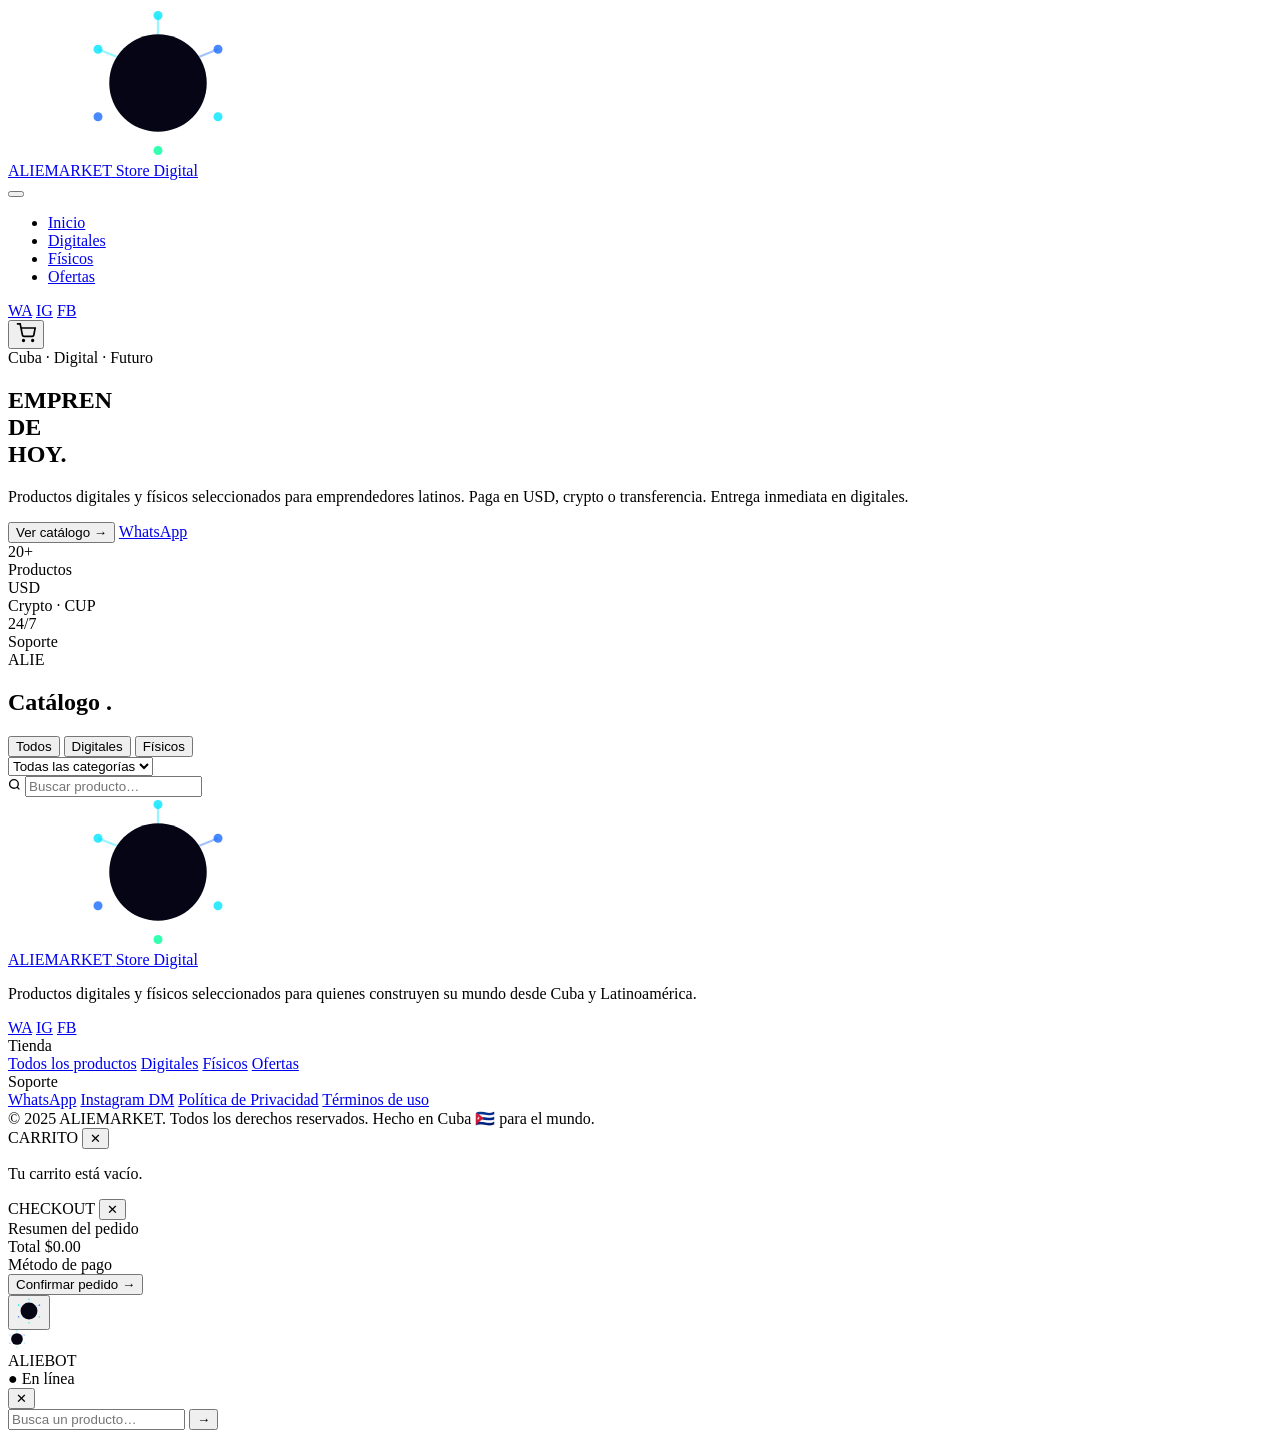
==== index.html @ 144ba7dd "Add files via upload" ====
<!DOCTYPE html>
<html lang="es">
<head>
  <meta charset="UTF-8">
  <meta name="viewport" content="width=device-width, initial-scale=1.0">
  <meta name="description" content="ALIEMARKET — Productos digitales y físicos para emprendedores latinos. Cursos, ebooks, electrónica y más.">
  <title>ALIEMARKET — Productos Digitales para Emprendedores</title>
  <meta name="theme-color" content="#04040e">
  <meta property="og:title" content="ALIEMARKET Store">
  <meta property="og:description" content="Productos digitales y físicos. Paga en USD, crypto o transferencia.">
  <link rel="stylesheet" href="assets/css/styles.css">
</head>
<body>

<!-- ═══════════════════════════════════════════════════
     LOGO SVG — reutilizable como símbolo
════════════════════════════════════════════════════ -->
<svg width="0" height="0" style="display:none" aria-hidden="true">
  <defs>
    <!-- Degradado del icono -->
    <linearGradient id="lg-icon" x1="0%" y1="0%" x2="100%" y2="100%">
      <stop offset="0%"   stop-color="#00e5ff"/>
      <stop offset="50%"  stop-color="#1c6bff"/>
      <stop offset="100%" stop-color="#00ff9d"/>
    </linearGradient>
    <linearGradient id="lg-star" x1="0%" y1="0%" x2="100%" y2="100%">
      <stop offset="0%"   stop-color="#ff2d4a"/>
      <stop offset="100%" stop-color="#ff7043"/>
    </linearGradient>
    <!-- Filtro glow cian -->
    <filter id="glow-c" x="-30%" y="-30%" width="160%" height="160%">
      <feGaussianBlur stdDeviation="1.5" result="blur"/>
      <feMerge><feMergeNode in="blur"/><feMergeNode in="SourceGraphic"/></feMerge>
    </filter>
    <!-- Símbolo del logo: estrella cubana + circuito -->
    <symbol id="alie-icon" viewBox="0 0 40 40">
      <!-- Hexágono exterior -->
      <polygon points="20,2 36,11 36,29 20,38 4,29 4,11"
        fill="none" stroke="url(#lg-icon)" stroke-width="1.2" opacity=".5"/>
      <!-- Círculo interior -->
      <circle cx="20" cy="20" r="13"
        fill="#050515" stroke="url(#lg-icon)" stroke-width="1"/>
      <!-- Estrella cubana de 5 puntas — símbolo central -->
      <path d="M20,8.5 L21.8,14.7 L28.2,14.7 L23.2,18.5 L25,24.7 L20,20.9 L15,24.7 L16.8,18.5 L11.8,14.7 L18.2,14.7 Z"
        fill="url(#lg-star)" filter="url(#glow-c)" opacity=".9"/>
      <!-- Puntos de circuito en las esquinas del hexágono -->
      <circle cx="20"  cy="2"  r="1.2" fill="#00e5ff" opacity=".8"/>
      <circle cx="36"  cy="11" r="1.2" fill="#1c6bff" opacity=".8"/>
      <circle cx="36"  cy="29" r="1.2" fill="#00e5ff" opacity=".8"/>
      <circle cx="20"  cy="38" r="1.2" fill="#00ff9d" opacity=".8"/>
      <circle cx="4"   cy="29" r="1.2" fill="#1c6bff" opacity=".8"/>
      <circle cx="4"   cy="11" r="1.2" fill="#00e5ff" opacity=".8"/>
      <!-- Líneas de circuito decorativas -->
      <line x1="20" y1="2"  x2="20" y2="7"  stroke="#00e5ff" stroke-width=".6" opacity=".4"/>
      <line x1="36" y1="11" x2="31" y2="13" stroke="#1c6bff" stroke-width=".6" opacity=".4"/>
      <line x1="4"  y1="11" x2="9"  y2="13" stroke="#00e5ff" stroke-width=".6" opacity=".4"/>
    </symbol>
  </defs>
</svg>

<!-- ═══════════════════════════════════════════════════
     NAV
════════════════════════════════════════════════════ -->
<nav id="main-nav" role="navigation" aria-label="Navegación principal">

  <a href="#" class="alie-logo" aria-label="ALIEMARKET — Inicio">
    <svg class="alie-logo__icon" aria-hidden="true"><use href="#alie-icon"/></svg>
    <div class="alie-logo__text">
      <span class="alie-logo__name">ALIEMARKET</span>
      <span class="alie-logo__sub">Store Digital</span>
    </div>
  </a>

  <button id="nav-menu-toggle" aria-label="Abrir menú" aria-expanded="false">
    <span></span><span></span><span></span>
  </button>

  <ul id="nav-links" role="list">
    <li><a href="#"    class="nav-link">Inicio</a></li>
    <li><a href="#shop" class="nav-link">Digitales</a></li>
    <li><a href="#shop" class="nav-link">Físicos</a></li>
    <li><a href="#shop" class="nav-link">Ofertas</a></li>
  </ul>

  <div class="nav-socials" aria-label="Redes sociales">
    <a href="https://wa.me/5353778973?text=Hola%2C%20quiero%20información%20sobre%20ALIEMARKET"
       target="_blank" rel="noopener" class="nav-social-btn" aria-label="WhatsApp">WA</a>
    <a href="https://instagram.com/aliemarket"
       target="_blank" rel="noopener" class="nav-social-btn" aria-label="Instagram">IG</a>
    <a href="https://facebook.com/aliemarket"
       target="_blank" rel="noopener" class="nav-social-btn" aria-label="Facebook">FB</a>
  </div>

  <button id="cart-btn" aria-label="Abrir carrito">
    <svg xmlns="http://www.w3.org/2000/svg" width="20" height="20" viewBox="0 0 24 24"
         fill="none" stroke="currentColor" stroke-width="2" aria-hidden="true">
      <circle cx="9" cy="21" r="1"/><circle cx="20" cy="21" r="1"/>
      <path d="M1 1h4l2.68 13.39a2 2 0 0 0 2 1.61h9.72a2 2 0 0 0 2-1.61L23 6H6"/>
    </svg>
    <span id="cart-count" hidden aria-live="polite">0</span>
  </button>
</nav>


<!-- ═══════════════════════════════════════════════════
     HERO
════════════════════════════════════════════════════ -->
<section id="hero" aria-labelledby="hero-heading">
  <div class="hero-bg">
    <div class="hero-grid" aria-hidden="true"></div>
  </div>

  <div class="hero-content">
    <span class="hero-tag">Cuba · Digital · Futuro</span>

    <h1 class="hero-title" id="hero-heading">
      EMPREN<br>
      <span class="line-cyan">DE</span><br>
      <span class="line-red">HOY.</span>
    </h1>

    <p class="hero-sub">
      Productos digitales y físicos seleccionados para emprendedores latinos.
      Paga en USD, crypto o transferencia. Entrega inmediata en digitales.
    </p>

    <div class="hero-actions">
      <button id="hero-cta" class="btn btn--primary">Ver catálogo →</button>
      <a href="https://wa.me/5353778973?text=Hola%2C%20quiero%20información"
         target="_blank" rel="noopener" class="btn btn--ghost">WhatsApp</a>
    </div>

    <div class="hero-stats">
      <div class="hero-stat">
        <div class="hero-stat-num">20+</div>
        <div class="hero-stat-label">Productos</div>
      </div>
      <div class="hero-stat">
        <div class="hero-stat-num">USD</div>
        <div class="hero-stat-label">Crypto · CUP</div>
      </div>
      <div class="hero-stat">
        <div class="hero-stat-num">24/7</div>
        <div class="hero-stat-label">Soporte</div>
      </div>
    </div>
  </div>

  <div class="hero-deco" aria-hidden="true">ALIE</div>
</section>


<!-- ═══════════════════════════════════════════════════
     SHOP
════════════════════════════════════════════════════ -->
<main id="shop" aria-label="Catálogo ALIEMARKET">

  <div class="section-header reveal">
    <h2 class="section-title">Catálogo <span>.</span></h2>
  </div>

  <div class="filters reveal" role="group" aria-label="Filtros">
    <div class="filter-group">
      <button class="filter-btn active" data-filter-tipo="todos"   aria-pressed="true">Todos</button>
      <button class="filter-btn"        data-filter-tipo="digital" aria-pressed="false">Digitales</button>
      <button class="filter-btn"        data-filter-tipo="fisico"  aria-pressed="false">Físicos</button>
    </div>
    <select id="filter-category" class="filter-select" aria-label="Categoría">
      <option value="">Todas las categorías</option>
    </select>
    <div class="search-wrap" role="search">
      <svg xmlns="http://www.w3.org/2000/svg" width="13" height="13" viewBox="0 0 24 24"
           fill="none" stroke="currentColor" stroke-width="2.5" aria-hidden="true">
        <circle cx="11" cy="11" r="8"/><path d="m21 21-4.35-4.35"/>
      </svg>
      <input id="search-input" type="search" placeholder="Buscar producto…" aria-label="Buscar">
    </div>
  </div>

  <div id="products-grid" role="list" aria-label="Productos"></div>

  <div id="products-empty" hidden aria-live="polite">
    <p style="margin-top:80px;color:var(--text-mute);text-align:center;">Sin resultados para ese filtro.</p>
  </div>

</main>


<!-- ═══════════════════════════════════════════════════
     FOOTER
════════════════════════════════════════════════════ -->
<footer role="contentinfo">
  <div class="footer-inner">

    <div>
      <!-- Logo grande en footer -->
      <a href="#" class="alie-logo alie-logo--lg" aria-label="ALIEMARKET">
        <svg class="alie-logo__icon" aria-hidden="true"><use href="#alie-icon"/></svg>
        <div class="alie-logo__text">
          <span class="alie-logo__name">ALIEMARKET</span>
          <span class="alie-logo__sub">Store Digital</span>
        </div>
      </a>
      <p class="footer-brand-desc">
        Productos digitales y físicos seleccionados para quienes construyen su mundo desde Cuba y Latinoamérica.
      </p>
      <div class="footer-socials" aria-label="Redes sociales">
        <a href="https://wa.me/5353778973"      target="_blank" rel="noopener" class="footer-social" aria-label="WhatsApp">WA</a>
        <a href="https://instagram.com/aliemarket" target="_blank" rel="noopener" class="footer-social" aria-label="Instagram">IG</a>
        <a href="https://facebook.com/aliemarket"  target="_blank" rel="noopener" class="footer-social" aria-label="Facebook">FB</a>
      </div>
    </div>

    <div>
      <div class="footer-col-title">Tienda</div>
      <nav class="footer-links" aria-label="Tienda">
        <a href="#shop">Todos los productos</a>
        <a href="#shop">Digitales</a>
        <a href="#shop">Físicos</a>
        <a href="#shop">Ofertas</a>
      </nav>
    </div>

    <div>
      <div class="footer-col-title">Soporte</div>
      <nav class="footer-links" aria-label="Soporte">
        <a href="https://wa.me/5353778973"         target="_blank" rel="noopener">WhatsApp</a>
        <a href="https://instagram.com/aliemarket"  target="_blank" rel="noopener">Instagram DM</a>
        <a href="#">Política de Privacidad</a>
        <a href="#">Términos de uso</a>
      </nav>
    </div>

  </div>

  <div class="footer-bottom">
    <span>© 2025 ALIEMARKET. Todos los derechos reservados.</span>
    <span>Hecho en Cuba 🇨🇺 para el mundo.</span>
  </div>
</footer>


<!-- ═══════════════════════════════════════════════════
     CART DRAWER
════════════════════════════════════════════════════ -->
<div id="cart-overlay" aria-hidden="true"></div>

<aside id="cart-drawer" role="dialog" aria-modal="true" aria-label="Carrito">
  <div class="cart-header">
    <span class="cart-header-title">CARRITO</span>
    <button id="cart-close" class="cart-close-btn" aria-label="Cerrar">✕</button>
  </div>
  <div id="cart-body" aria-live="polite">
    <p class="cart-empty">Tu carrito está vacío.</p>
  </div>
  <div id="cart-footer" hidden>
    <div class="cart-total-row">
      <span>Total</span>
      <span id="cart-total-val">$0.00</span>
    </div>
    <div class="cart-actions">
      <button id="cart-clear" class="btn btn--danger">Vaciar</button>
      <button id="cart-checkout-btn" class="btn btn--primary">Pagar →</button>
    </div>
  </div>
</aside>


<!-- ═══════════════════════════════════════════════════
     CHECKOUT MODAL
════════════════════════════════════════════════════ -->
<div id="checkout-modal" role="dialog" aria-modal="true" aria-label="Checkout">
  <div class="co-box">
    <div class="co-head">
      <span class="co-title">CHECKOUT</span>
      <button id="checkout-close" aria-label="Cerrar">✕</button>
    </div>
    <div id="co-form">
      <div class="co-section-label">Resumen del pedido</div>
      <div id="co-items"></div>
      <div class="co-total-row">
        <span>Total</span>
        <span id="co-total">$0.00</span>
      </div>
      <div class="co-section-label">Método de pago</div>
      <div id="co-methods" role="radiogroup" aria-label="Método de pago"></div>
      <div class="co-confirm-wrap">
        <button id="co-confirm" class="btn btn--primary">Confirmar pedido →</button>
      </div>
    </div>
    <div id="co-success" hidden aria-live="assertive">
      <div class="co-success-icon">✓</div>
      <div class="co-success-title">¡PEDIDO ENVIADO!</div>
      <p class="co-success-sub">
        Recibirás los detalles de pago por WhatsApp en breve.<br>
        Gracias por comprar en ALIEMARKET.
      </p>
    </div>
  </div>
</div>


<!-- ═══════════════════════════════════════════════════
     ALIEBOT
════════════════════════════════════════════════════ -->
<button id="raumbot-fab" aria-label="Abrir AlieBot" aria-expanded="false">
  <!-- Icono mini del logo -->
  <svg width="26" height="26" viewBox="0 0 40 40" aria-hidden="true">
    <use href="#alie-icon"/>
  </svg>
</button>

<div id="raumbot-widget" role="complementary" aria-label="AlieBot — Asistente">
  <div class="bot-header">
    <div class="bot-header-info">
      <div class="bot-avatar-icon" aria-hidden="true">
        <svg width="18" height="18" viewBox="0 0 40 40"><use href="#alie-icon"/></svg>
      </div>
      <div>
        <div class="bot-header-name">ALIEBOT</div>
        <div class="bot-header-status">● En línea</div>
      </div>
    </div>
    <button id="raumbot-close" aria-label="Cerrar AlieBot">✕</button>
  </div>

  <div id="raumbot-messages" aria-live="polite" aria-label="Chat"></div>

  <div class="bot-input-row">
    <input id="raumbot-input" type="text"
           placeholder="Busca un producto…"
           aria-label="Mensaje para AlieBot"
           autocomplete="off">
    <button id="raumbot-send" aria-label="Enviar">→</button>
  </div>
</div>


<!-- ═══════════════════════════════════════════════════
     TOASTS
════════════════════════════════════════════════════ -->
<div id="toast-container" aria-live="polite" aria-atomic="true"></div>


<!-- ═══════════════════════════════════════════════════
     SCRIPTS
════════════════════════════════════════════════════ -->
<script src="assets/js/data.js"></script>
<script src="assets/js/raumbot.js"></script>
<script src="assets/js/app.js"></script>

</body>
</html>
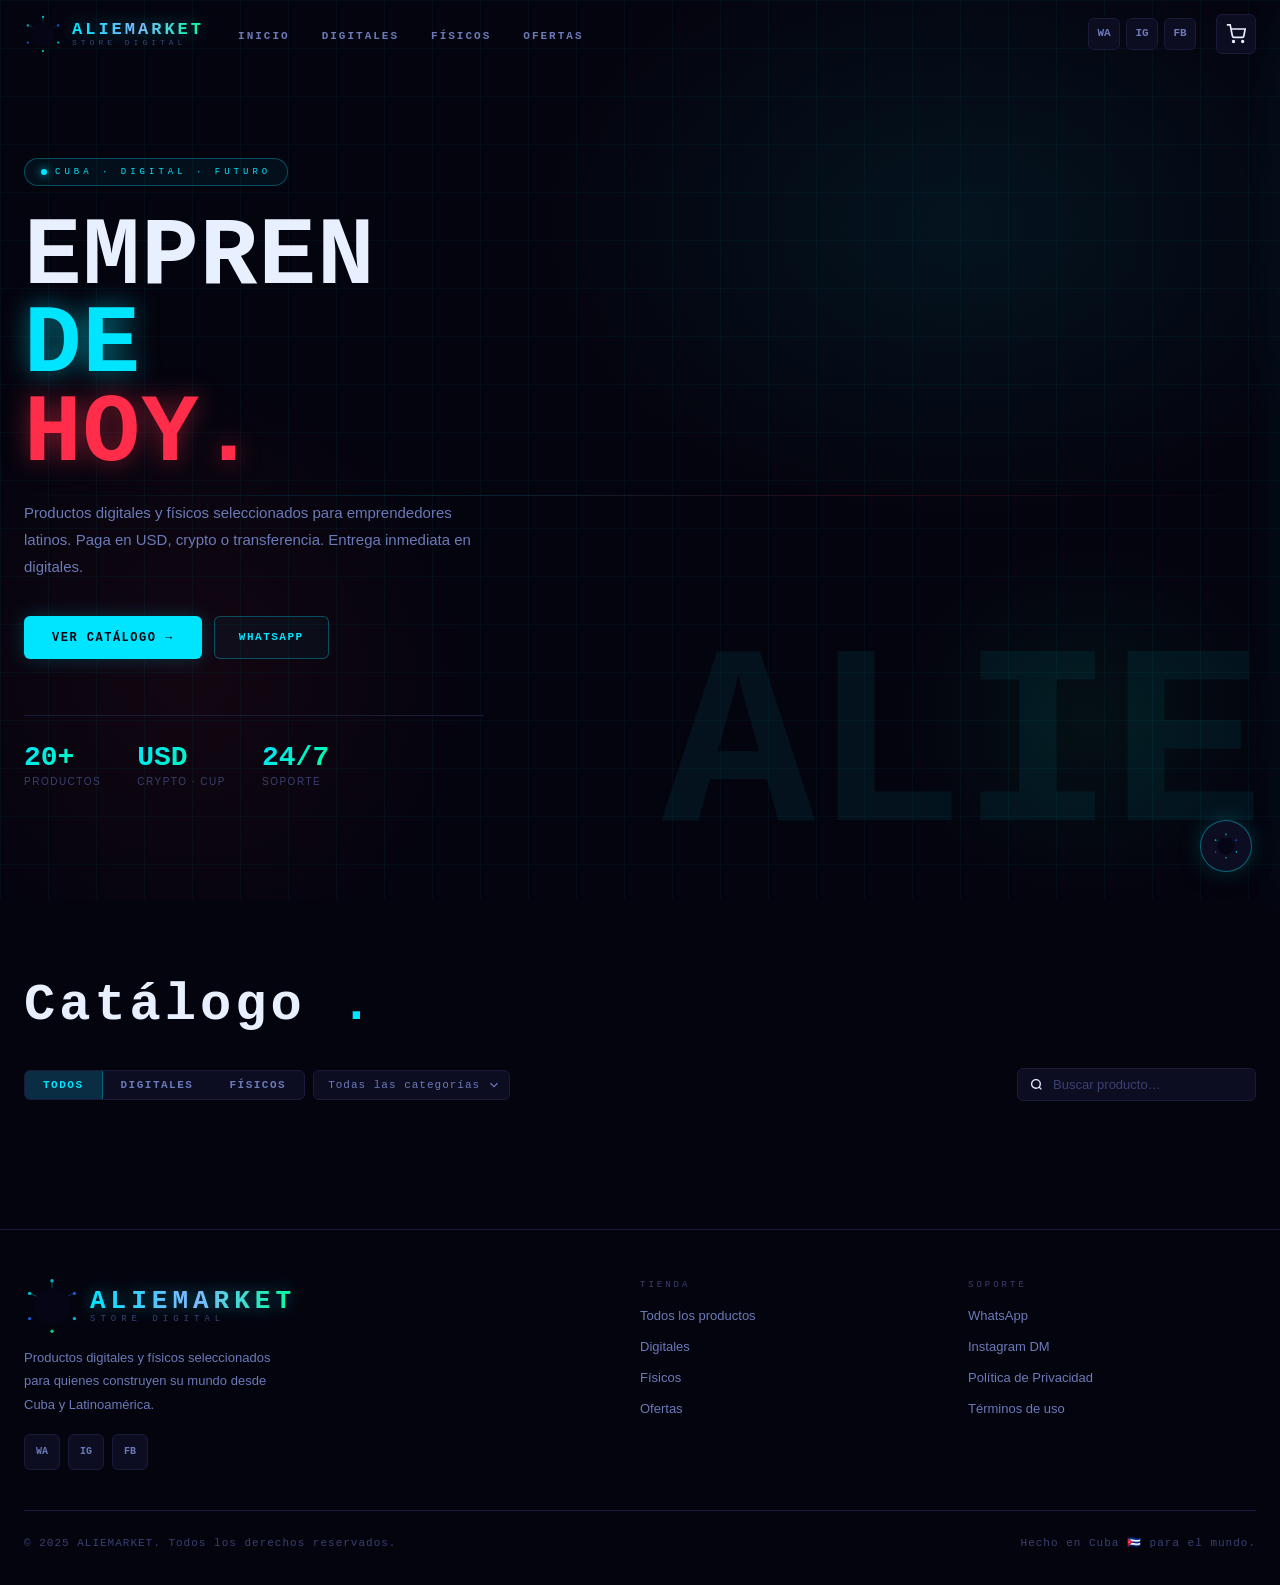
==== commit 44278b0d: "Add files via upload" ====
--- a/index.html
+++ b/index.html
@@ -8,7 +8,747 @@
   <meta name="theme-color" content="#04040e">
   <meta property="og:title" content="ALIEMARKET Store">
   <meta property="og:description" content="Productos digitales y físicos. Paga en USD, crypto o transferencia.">
-  <link rel="stylesheet" href="assets/css/styles.css">
+  <style>
+/* ━━━━━━━━━━━━━━━━━━━━━━━━━━━━━━━━━━━━━━━━━━━━━━━━━━━━
+   ALIEMARKET — Stylesheet
+   Estética: Cuba Futurista — Neon tropical sobre negro profundo
+   Fuentes: Orbitron (display sci-fi) + Nunito (body cálido)
+   Paleta: azul noche + rojo cubano + cian eléctrico + palma verde
+   ━━━━━━━━━━━━━━━━━━━━━━━━━━━━━━━━━━━━━━━━━━━━━━━━━━━━ */
+
+@import url('https://fonts.googleapis.com/css2?family=Orbitron:wght@400;700;900&family=Nunito:ital,wght@0,300;0,400;0,600;0,700;1,300&display=swap');
+
+:root {
+  --bg:        #04040e;
+  --bg-2:      #080818;
+  --bg-3:      #0d0d22;
+  --bg-card:   #0a0a1c;
+  --border:    #1a1a3a;
+  --border-2:  #252550;
+  --text:      #e8f0ff;
+  --text-mute: #6b7ab8;
+  --text-dim:  #3a4070;
+
+  /* Cuba Futurista — colores principales */
+  --red:       #ff2d4a;        /* rojo cubano */
+  --cyan:      #00e5ff;        /* cian eléctrico */
+  --blue:      #1c6bff;        /* azul digital */
+  --green:     #00ff9d;        /* verde palma neón */
+  --gold:      #ffd166;        /* sol tropical */
+
+  --accent:    var(--cyan);
+  --accent-2:  #00b8cc;
+  --digital:   #7eb8ff;
+  --physical:  #00ff9d;
+  --danger:    var(--red);
+  --success:   var(--green);
+
+  --font-d:    'Orbitron', monospace;
+  --font-b:    'Nunito', sans-serif;
+  --r:         6px;
+  --r-lg:      12px;
+  --nav-h:     68px;
+  --shadow:    0 8px 48px rgba(0,229,255,.08), 0 2px 20px rgba(0,0,0,.8);
+  --glow-c:    0 0 20px rgba(0,229,255,.3);
+  --glow-r:    0 0 20px rgba(255,45,74,.3);
+  --trans:     .2s cubic-bezier(.4,0,.2,1);
+}
+
+*, *::before, *::after { box-sizing: border-box; margin: 0; padding: 0; }
+html { scroll-behavior: smooth; -webkit-font-smoothing: antialiased; }
+body { background: var(--bg); color: var(--text); font-family: var(--font-b); font-size: 15px; line-height: 1.6; overflow-x: hidden; }
+img { display: block; max-width: 100%; }
+a { color: inherit; text-decoration: none; }
+button { font-family: var(--font-b); cursor: pointer; border: none; background: none; }
+ul { list-style: none; }
+[hidden] { display: none !important; }
+
+::-webkit-scrollbar { width: 4px; }
+::-webkit-scrollbar-track { background: var(--bg); }
+::-webkit-scrollbar-thumb { background: var(--border-2); border-radius: 4px; }
+
+/* ━━━━━━━━━━━━━━━━━━━━━━━━━━━━━━━━━━━━━━━━━━━━━━━━━━━━
+   LOGO SVG — Cuba Futurista
+   ━━━━━━━━━━━━━━━━━━━━━━━━━━━━━━━━━━━━━━━━━━━━━━━━━━━━ */
+.alie-logo {
+  display: flex;
+  align-items: center;
+  gap: 10px;
+  text-decoration: none;
+  flex-shrink: 0;
+}
+.alie-logo__icon {
+  width: 38px;
+  height: 38px;
+  flex-shrink: 0;
+}
+.alie-logo__text {
+  display: flex;
+  flex-direction: column;
+  line-height: 1;
+}
+.alie-logo__name {
+  font-family: var(--font-d);
+  font-size: 17px;
+  font-weight: 900;
+  letter-spacing: 3px;
+  background: linear-gradient(90deg, var(--cyan) 0%, #7eb8ff 50%, var(--green) 100%);
+  -webkit-background-clip: text;
+  -webkit-text-fill-color: transparent;
+  background-clip: text;
+  filter: drop-shadow(0 0 8px rgba(0,229,255,.4));
+}
+.alie-logo__sub {
+  font-size: 8px;
+  letter-spacing: 4px;
+  text-transform: uppercase;
+  color: var(--text-dim);
+  font-family: var(--font-d);
+  margin-top: 1px;
+}
+
+/* Logo grande (hero / footer) */
+.alie-logo--lg .alie-logo__icon  { width: 56px; height: 56px; }
+.alie-logo--lg .alie-logo__name  { font-size: 26px; letter-spacing: 5px; }
+.alie-logo--lg .alie-logo__sub   { font-size: 9px; letter-spacing: 5px; }
+
+/* ━━━━━━━━━━━━━━━━━━━━━━━━━━━━━━━━━━━━━━━━━━━━━━━━━━━━
+   NAV
+   ━━━━━━━━━━━━━━━━━━━━━━━━━━━━━━━━━━━━━━━━━━━━━━━━━━━━ */
+#main-nav {
+  position: fixed; top: 0; left: 0; right: 0;
+  height: var(--nav-h); z-index: 900;
+  display: flex; align-items: center; padding: 0 24px; gap: 20px;
+  border-bottom: 1px solid transparent;
+  transition: background var(--trans), border-color var(--trans);
+}
+#main-nav.nav--scrolled {
+  background: rgba(4,4,14,.94);
+  backdrop-filter: blur(20px);
+  border-color: var(--border);
+  box-shadow: 0 1px 0 rgba(0,229,255,.1);
+}
+
+#nav-links { display: flex; align-items: center; gap: 4px; flex: 1; }
+.nav-link {
+  font-size: 11px; font-weight: 700; letter-spacing: 2px;
+  text-transform: uppercase; color: var(--text-mute);
+  padding: 6px 14px; border-radius: var(--r);
+  font-family: var(--font-d);
+  transition: color var(--trans), background var(--trans);
+}
+.nav-link:hover { color: var(--cyan); background: rgba(0,229,255,.06); }
+
+.nav-socials { display: flex; align-items: center; gap: 6px; margin-left: auto; }
+.nav-social-btn {
+  width: 32px; height: 32px; border-radius: var(--r);
+  display: grid; place-items: center;
+  color: var(--text-mute); background: var(--bg-3);
+  font-size: 11px; font-weight: 800; font-family: var(--font-d);
+  border: 1px solid var(--border);
+  transition: all var(--trans);
+}
+.nav-social-btn:hover { color: var(--cyan); border-color: var(--cyan); box-shadow: var(--glow-c); }
+
+#cart-btn {
+  position: relative; width: 40px; height: 40px;
+  display: grid; place-items: center;
+  color: var(--text); background: var(--bg-3);
+  border-radius: var(--r); border: 1px solid var(--border);
+  transition: all var(--trans);
+}
+#cart-btn:hover { border-color: var(--cyan); box-shadow: var(--glow-c); color: var(--cyan); }
+#cart-count {
+  position: absolute; top: -5px; right: -5px;
+  min-width: 18px; height: 18px;
+  background: var(--red); color: #fff;
+  border-radius: 99px; font-size: 10px; font-weight: 700;
+  display: flex; align-items: center; justify-content: center; padding: 0 4px;
+  box-shadow: var(--glow-r);
+}
+
+#nav-menu-toggle {
+  display: none; width: 36px; height: 36px;
+  flex-direction: column; justify-content: center; gap: 5px; padding: 4px;
+}
+#nav-menu-toggle span { display: block; height: 2px; background: var(--text); border-radius: 2px; transition: transform var(--trans), opacity var(--trans); }
+
+/* ━━━━━━━━━━━━━━━━━━━━━━━━━━━━━━━━━━━━━━━━━━━━━━━━━━━━
+   HERO — Cuba Futurista
+   ━━━━━━━━━━━━━━━━━━━━━━━━━━━━━━━━━━━━━━━━━━━━━━━━━━━━ */
+#hero {
+  min-height: 100svh;
+  display: flex; align-items: center;
+  padding: calc(var(--nav-h) + 60px) 24px 80px;
+  position: relative; overflow: hidden;
+}
+
+/* Fondo estrellado con gradientes de neón */
+.hero-bg { position: absolute; inset: 0; z-index: 0; }
+.hero-bg::before {
+  content: '';
+  position: absolute; inset: 0;
+  background:
+    radial-gradient(ellipse 55% 55% at 75% 25%, rgba(0,229,255,.07) 0%, transparent 60%),
+    radial-gradient(ellipse 40% 60% at 15% 75%, rgba(255,45,74,.06) 0%, transparent 55%),
+    radial-gradient(ellipse 30% 40% at 85% 80%, rgba(0,255,157,.05) 0%, transparent 50%);
+}
+.hero-grid {
+  position: absolute; inset: 0;
+  background-image:
+    linear-gradient(rgba(0,229,255,.04) 1px, transparent 1px),
+    linear-gradient(90deg, rgba(0,229,255,.04) 1px, transparent 1px);
+  background-size: 48px 48px;
+}
+/* Línea horizontal decorativa tipo HUD */
+.hero-bg::after {
+  content: '';
+  position: absolute;
+  left: 0; right: 0;
+  top: 55%;
+  height: 1px;
+  background: linear-gradient(90deg, transparent, rgba(0,229,255,.15), rgba(255,45,74,.15), transparent);
+}
+
+.hero-content { position: relative; z-index: 1; max-width: 700px; }
+
+.hero-tag {
+  display: inline-flex; align-items: center; gap: 8px;
+  font-family: var(--font-d);
+  font-size: 9px; letter-spacing: 4px;
+  text-transform: uppercase; color: var(--cyan);
+  border: 1px solid rgba(0,229,255,.3);
+  padding: 6px 16px; border-radius: 99px;
+  margin-bottom: 28px;
+  background: rgba(0,229,255,.05);
+  animation: fadeUp .8s ease both;
+}
+.hero-tag::before {
+  content: '';
+  width: 6px; height: 6px;
+  background: var(--cyan);
+  border-radius: 50%;
+  box-shadow: 0 0 8px var(--cyan);
+  animation: pulse 1.5s infinite;
+}
+
+.hero-title {
+  font-family: var(--font-d);
+  font-size: clamp(44px, 9vw, 96px);
+  line-height: .92; letter-spacing: 1px;
+  color: var(--text);
+  animation: fadeUp .8s .1s ease both;
+}
+.hero-title .line-cyan { color: var(--cyan); filter: drop-shadow(0 0 12px rgba(0,229,255,.5)); }
+.hero-title .line-red  { color: var(--red);  filter: drop-shadow(0 0 12px rgba(255,45,74,.5)); }
+
+.hero-sub {
+  margin-top: 20px;
+  font-size: 15px; color: var(--text-mute);
+  max-width: 460px; font-weight: 300; line-height: 1.8;
+  animation: fadeUp .8s .2s ease both;
+}
+
+.hero-actions {
+  display: flex; gap: 12px; flex-wrap: wrap;
+  margin-top: 36px;
+  animation: fadeUp .8s .3s ease both;
+}
+
+/* Decoración: palma neón al fondo */
+.hero-deco {
+  position: absolute; right: 0; bottom: 0;
+  width: min(540px, 55vw); height: 100%;
+  display: flex; align-items: flex-end; justify-content: flex-end;
+  pointer-events: none; user-select: none;
+  z-index: 0; opacity: .06;
+  font-family: var(--font-d);
+  font-size: clamp(120px, 20vw, 260px);
+  font-weight: 900; color: var(--cyan);
+  letter-spacing: -4px; line-height: 1;
+  padding-bottom: 20px; padding-right: 20px;
+}
+
+.hero-stats {
+  display: flex; gap: 36px; flex-wrap: wrap;
+  margin-top: 56px; padding-top: 28px;
+  border-top: 1px solid var(--border);
+  animation: fadeUp .8s .4s ease both;
+}
+.hero-stat { display: flex; flex-direction: column; gap: 2px; }
+.hero-stat-num {
+  font-family: var(--font-d); font-size: 28px;
+  font-weight: 900; line-height: 1;
+  background: linear-gradient(135deg, var(--cyan), var(--green));
+  -webkit-background-clip: text; -webkit-text-fill-color: transparent;
+  background-clip: text;
+}
+.hero-stat-label { font-size: 10px; color: var(--text-dim); text-transform: uppercase; letter-spacing: 1.5px; }
+
+/* ━━━━━━━━━━━━━━━━━━━━━━━━━━━━━━━━━━━━━━━━━━━━━━━━━━━━
+   SHOP SECTION
+   ━━━━━━━━━━━━━━━━━━━━━━━━━━━━━━━━━━━━━━━━━━━━━━━━━━━━ */
+#shop {
+  padding: 80px 24px 100px;
+  max-width: 1320px; margin: 0 auto;
+}
+.section-header { display: flex; align-items: flex-end; justify-content: space-between; margin-bottom: 36px; flex-wrap: wrap; gap: 16px; }
+.section-title {
+  font-family: var(--font-d); font-size: clamp(32px, 5vw, 52px);
+  letter-spacing: 4px; color: var(--text); line-height: 1;
+}
+.section-title span { color: var(--cyan); }
+
+/* Filtros */
+.filters { display: flex; align-items: center; gap: 8px; flex-wrap: wrap; margin-bottom: 28px; }
+.filter-group { display: flex; background: var(--bg-3); border: 1px solid var(--border); border-radius: var(--r); overflow: hidden; }
+.filter-btn {
+  padding: 8px 18px; font-size: 11px; font-weight: 700;
+  font-family: var(--font-d); letter-spacing: 1.5px;
+  text-transform: uppercase; color: var(--text-mute);
+  transition: color var(--trans), background var(--trans);
+}
+.filter-btn:hover { color: var(--cyan); }
+.filter-btn.active { background: rgba(0,229,255,.15); color: var(--cyan); border-right: 1px solid rgba(0,229,255,.3); }
+
+.filter-select {
+  background: var(--bg-3); border: 1px solid var(--border);
+  border-radius: var(--r); color: var(--text-mute);
+  padding: 8px 28px 8px 14px;
+  font-size: 11px; font-family: var(--font-d); letter-spacing: 1px;
+  cursor: pointer; transition: border-color var(--trans);
+  appearance: none;
+  background-image: url("data:image/svg+xml,%3Csvg xmlns='http://www.w3.org/2000/svg' viewBox='0 0 24 24' fill='none' stroke='%236b7ab8' stroke-width='2'%3E%3Cpath d='m6 9 6 6 6-6'/%3E%3C/svg%3E");
+  background-repeat: no-repeat; background-position: right 8px center; background-size: 14px;
+}
+.filter-select:focus { outline: none; border-color: var(--cyan); }
+
+.search-wrap {
+  display: flex; align-items: center; gap: 0;
+  background: var(--bg-3); border: 1px solid var(--border);
+  border-radius: var(--r); padding: 0 12px;
+  transition: border-color var(--trans), box-shadow var(--trans);
+  margin-left: auto;
+}
+.search-wrap:focus-within { border-color: var(--cyan); box-shadow: var(--glow-c); }
+#search-input {
+  background: none; border: none; color: var(--text);
+  font-size: 13px; font-family: var(--font-b);
+  padding: 8px 10px; width: 200px; outline: none;
+}
+#search-input::placeholder { color: var(--text-dim); }
+
+/* Grid */
+#products-grid { display: grid; grid-template-columns: repeat(auto-fill, minmax(280px, 1fr)); gap: 18px; }
+#products-empty { grid-column: 1/-1; text-align: center; padding: 80px 20px; color: var(--text-mute); }
+
+/* ── Tarjeta ─────────────────────────────────────────── */
+.card {
+  background: var(--bg-card); border: 1px solid var(--border);
+  border-radius: var(--r-lg); overflow: hidden;
+  display: flex; flex-direction: column;
+  transition: transform var(--trans), box-shadow var(--trans), border-color var(--trans);
+  animation: fadeUp .4s ease both;
+  position: relative;
+}
+.card::before {
+  content: ''; position: absolute; inset: 0; border-radius: var(--r-lg);
+  opacity: 0; transition: opacity var(--trans);
+  pointer-events: none;
+}
+.card--digital::before  { box-shadow: inset 0 0 0 1px rgba(0,229,255,.3); }
+.card--physical::before { box-shadow: inset 0 0 0 1px rgba(0,255,157,.3); }
+.card:hover { transform: translateY(-5px); }
+.card--digital:hover  { box-shadow: 0 8px 40px rgba(0,229,255,.12); border-color: rgba(0,229,255,.3); }
+.card--physical:hover { box-shadow: 0 8px 40px rgba(0,255,157,.12); border-color: rgba(0,255,157,.3); }
+.card:hover::before { opacity: 1; }
+
+.card-image-wrap { position: relative; aspect-ratio: 16/10; overflow: hidden; background: var(--bg-3); }
+.card-img { width: 100%; height: 100%; object-fit: cover; transition: transform .5s ease; filter: brightness(.85); }
+.card:hover .card-img { transform: scale(1.05); filter: brightness(1); }
+
+.card-type-pill {
+  position: absolute; bottom: 10px; left: 10px;
+  font-size: 9px; font-weight: 700; font-family: var(--font-d);
+  text-transform: uppercase; letter-spacing: 2px;
+  padding: 3px 10px; border-radius: 99px;
+  backdrop-filter: blur(8px);
+}
+.card--digital  .card-type-pill { background: rgba(0,229,255,.15); color: var(--cyan); border: 1px solid rgba(0,229,255,.4); }
+.card--physical .card-type-pill { background: rgba(0,255,157,.15); color: var(--green); border: 1px solid rgba(0,255,157,.4); }
+
+.card-badge {
+  position: absolute; top: 12px; right: 12px;
+  font-size: 9px; font-weight: 700; font-family: var(--font-d);
+  text-transform: uppercase; letter-spacing: 1px;
+  padding: 3px 10px; border-radius: 99px;
+  background: var(--cyan); color: var(--bg);
+}
+.card-badge--oferta     { background: var(--red); color: #fff; }
+.card-badge--nuevo      { background: var(--blue); color: #fff; }
+.card-badge--popular    { background: var(--green); color: var(--bg); }
+.card-badge--bestseller { background: var(--gold); color: var(--bg); }
+
+.card-body { padding: 18px; display: flex; flex-direction: column; flex: 1; gap: 6px; }
+.card-category {
+  font-size: 10px; font-family: var(--font-d);
+  text-transform: uppercase; letter-spacing: 2px; color: var(--text-dim);
+}
+.card--digital  .card-category { color: rgba(0,229,255,.6); }
+.card--physical .card-category { color: rgba(0,255,157,.6); }
+
+.card-title { font-size: 14px; font-weight: 700; color: var(--text); line-height: 1.35; }
+.card-desc {
+  font-size: 12px; color: var(--text-mute); line-height: 1.6; flex: 1;
+  display: -webkit-box; -webkit-line-clamp: 2; -webkit-box-orient: vertical; overflow: hidden;
+}
+.card-footer { display: flex; align-items: center; justify-content: space-between; flex-wrap: wrap; gap: 8px; margin-top: 4px; }
+.card-price {
+  font-size: 22px; font-weight: 900; font-family: var(--font-d);
+  letter-spacing: 1px;
+}
+.card--digital  .card-price { color: var(--cyan); }
+.card--physical .card-price { color: var(--green); }
+.card-price small { font-size: 10px; font-family: var(--font-b); color: var(--text-dim); font-weight: 400; }
+
+.card-actions { display: flex; gap: 6px; align-items: center; }
+
+/* ── Botones ─────────────────────────────────────────── */
+.btn {
+  display: inline-flex; align-items: center; gap: 6px;
+  padding: 9px 18px; border-radius: var(--r);
+  font-size: 11px; font-weight: 700; font-family: var(--font-d);
+  letter-spacing: 1.5px; text-transform: uppercase;
+  transition: all var(--trans); white-space: nowrap; cursor: pointer;
+}
+.btn--primary {
+  background: var(--cyan); color: var(--bg);
+  padding: 12px 28px; font-size: 12px;
+  box-shadow: 0 0 20px rgba(0,229,255,.2);
+}
+.btn--primary:hover { background: #00ccee; box-shadow: 0 0 30px rgba(0,229,255,.4); transform: translateY(-1px); }
+
+.btn--ghost {
+  border: 1px solid rgba(0,229,255,.3); color: var(--cyan);
+  padding: 12px 24px; font-size: 11px;
+  background: rgba(0,229,255,.04);
+}
+.btn--ghost:hover { background: rgba(0,229,255,.1); border-color: var(--cyan); }
+
+.btn--cart {
+  background: var(--bg-3); color: var(--text-mute);
+  padding: 7px 12px; border: 1px solid var(--border); font-size: 9px;
+}
+.btn--cart:hover { background: rgba(0,229,255,.1); color: var(--cyan); border-color: rgba(0,229,255,.4); }
+
+.btn--hotmart {
+  background: rgba(255,209,102,.1); color: var(--gold);
+  padding: 7px 10px; border: 1px solid rgba(255,209,102,.2); font-size: 9px;
+}
+.btn--hotmart:hover { background: rgba(255,209,102,.18); }
+
+.btn--wa {
+  width: 30px; height: 30px; display: grid; place-items: center;
+  background: rgba(37,211,102,.12); color: #25d366;
+  border-radius: var(--r); padding: 0; border: 1px solid rgba(37,211,102,.25);
+}
+.btn--wa:hover { background: rgba(37,211,102,.22); }
+
+.btn--danger {
+  background: rgba(255,45,74,.1); color: var(--red);
+  border: 1px solid rgba(255,45,74,.25); padding: 9px 16px; font-size: 10px;
+}
+.btn--danger:hover { background: rgba(255,45,74,.18); }
+
+/* ━━━━━━━━━━━━━━━━━━━━━━━━━━━━━━━━━━━━━━━━━━━━━━━━━━━━
+   CART DRAWER
+   ━━━━━━━━━━━━━━━━━━━━━━━━━━━━━━━━━━━━━━━━━━━━━━━━━━━━ */
+#cart-overlay {
+  position: fixed; inset: 0; background: rgba(0,0,0,.8);
+  z-index: 1000; opacity: 0; pointer-events: none;
+  transition: opacity var(--trans); backdrop-filter: blur(6px);
+}
+#cart-overlay.overlay--visible { opacity: 1; pointer-events: all; }
+
+#cart-drawer {
+  position: fixed; top: 0; right: 0; bottom: 0;
+  width: min(400px, 100vw);
+  background: var(--bg-2); border-left: 1px solid var(--border);
+  z-index: 1001; display: flex; flex-direction: column;
+  transform: translateX(100%);
+  transition: transform .35s cubic-bezier(.4,0,.2,1);
+  box-shadow: -4px 0 40px rgba(0,229,255,.05);
+}
+#cart-drawer.cart--open { transform: translateX(0); }
+
+.cart-header {
+  display: flex; align-items: center; justify-content: space-between;
+  padding: 20px; border-bottom: 1px solid var(--border);
+}
+.cart-header-title { font-family: var(--font-d); font-size: 18px; letter-spacing: 4px; color: var(--cyan); }
+.cart-close-btn {
+  width: 34px; height: 34px; display: grid; place-items: center;
+  color: var(--text-mute); background: var(--bg-3); border-radius: var(--r);
+  border: 1px solid var(--border); transition: all var(--trans);
+}
+.cart-close-btn:hover { color: var(--cyan); border-color: rgba(0,229,255,.3); }
+
+#cart-body { flex: 1; overflow-y: auto; padding: 16px 20px; }
+.cart-empty { text-align: center; color: var(--text-mute); padding: 60px 0; font-size: 13px; }
+
+.cart-item { display: flex; align-items: center; gap: 12px; padding: 14px 0; border-bottom: 1px solid var(--border); }
+.cart-item-img { width: 56px; height: 42px; object-fit: cover; border-radius: var(--r); flex-shrink: 0; background: var(--bg-3); }
+.cart-item-info { flex: 1; min-width: 0; }
+.cart-item-name { font-size: 13px; font-weight: 600; color: var(--text); white-space: nowrap; overflow: hidden; text-overflow: ellipsis; }
+.cart-item-price { font-size: 13px; color: var(--cyan); font-weight: 700; font-family: var(--font-d); margin-top: 2px; }
+.cart-item-qty { display: flex; align-items: center; gap: 6px; font-size: 13px; color: var(--text-mute); }
+.qty-btn {
+  width: 24px; height: 24px; display: grid; place-items: center;
+  background: var(--bg-3); border-radius: 4px; border: 1px solid var(--border);
+  color: var(--text-mute); font-size: 16px; transition: all var(--trans);
+}
+.qty-btn:hover { border-color: var(--cyan); color: var(--cyan); }
+.cart-item-remove { color: var(--text-dim); font-size: 13px; transition: color var(--trans); }
+.cart-item-remove:hover { color: var(--red); }
+
+#cart-footer { padding: 16px 20px 24px; border-top: 1px solid var(--border); }
+.cart-total-row { display: flex; justify-content: space-between; font-size: 14px; font-weight: 600; color: var(--text); margin-bottom: 16px; align-items: center; }
+#cart-total-val { color: var(--cyan); font-family: var(--font-d); font-size: 24px; letter-spacing: 1px; }
+.cart-actions { display: flex; gap: 8px; }
+.cart-actions .btn { flex: 1; justify-content: center; }
+
+/* ━━━━━━━━━━━━━━━━━━━━━━━━━━━━━━━━━━━━━━━━━━━━━━━━━━━━
+   CHECKOUT MODAL
+   ━━━━━━━━━━━━━━━━━━━━━━━━━━━━━━━━━━━━━━━━━━━━━━━━━━━━ */
+#checkout-modal {
+  position: fixed; inset: 0; z-index: 1100;
+  display: grid; place-items: center; padding: 24px;
+  background: rgba(0,0,0,.9); backdrop-filter: blur(10px);
+  opacity: 0; pointer-events: none; transition: opacity var(--trans);
+}
+#checkout-modal.modal--open { opacity: 1; pointer-events: all; }
+.co-box {
+  background: var(--bg-2); border: 1px solid var(--border);
+  border-radius: var(--r-lg); padding: 32px;
+  width: 100%; max-width: 460px; max-height: 90vh; overflow-y: auto;
+  transform: translateY(20px); transition: transform .35s cubic-bezier(.4,0,.2,1);
+  box-shadow: 0 0 60px rgba(0,229,255,.08);
+}
+#checkout-modal.modal--open .co-box { transform: translateY(0); }
+.co-head { display: flex; justify-content: space-between; align-items: center; margin-bottom: 24px; }
+.co-title { font-family: var(--font-d); font-size: 22px; letter-spacing: 4px; color: var(--cyan); }
+#checkout-close {
+  width: 32px; height: 32px; display: grid; place-items: center;
+  background: var(--bg-3); border-radius: var(--r); border: 1px solid var(--border);
+  color: var(--text-mute); transition: all var(--trans);
+}
+#checkout-close:hover { color: var(--cyan); border-color: rgba(0,229,255,.3); }
+.co-section-label { font-size: 9px; font-family: var(--font-d); text-transform: uppercase; letter-spacing: 3px; color: var(--text-dim); margin-bottom: 10px; margin-top: 20px; }
+.co-line { display: flex; justify-content: space-between; padding: 8px 0; font-size: 13px; color: var(--text-mute); border-bottom: 1px solid var(--border); }
+.co-line span:last-child { color: var(--text); font-weight: 600; }
+.co-total-row { display: flex; justify-content: space-between; font-size: 15px; font-weight: 700; padding: 14px 0; color: var(--text); align-items: center; }
+#co-total { color: var(--cyan); font-family: var(--font-d); font-size: 26px; }
+.co-methods { display: flex; flex-direction: column; gap: 8px; }
+.co-method {
+  display: flex; flex-direction: column; gap: 2px;
+  padding: 12px 16px; background: var(--bg-3);
+  border: 1px solid var(--border); border-radius: var(--r);
+  cursor: pointer; transition: border-color var(--trans), background var(--trans);
+}
+.co-method:has(input:checked) { border-color: var(--cyan); background: rgba(0,229,255,.04); }
+.co-method input { display: none; }
+.co-method-label { font-size: 12px; font-weight: 700; color: var(--text); font-family: var(--font-d); letter-spacing: 1px; }
+.co-method-hint  { font-size: 11px; color: var(--text-mute); }
+.co-confirm-wrap { margin-top: 24px; }
+.co-confirm-wrap .btn { width: 100%; justify-content: center; font-size: 12px; padding: 14px; }
+#co-success { text-align: center; padding: 40px 0; }
+.co-success-icon { font-size: 52px; margin-bottom: 16px; }
+.co-success-title { font-family: var(--font-d); font-size: 28px; letter-spacing: 4px; color: var(--green); margin-bottom: 8px; }
+.co-success-sub { font-size: 13px; color: var(--text-mute); line-height: 1.7; }
+
+/* ━━━━━━━━━━━━━━━━━━━━━━━━━━━━━━━━━━━━━━━━━━━━━━━━━━━━
+   ALIEBOT (antes RaumBot)
+   ━━━━━━━━━━━━━━━━━━━━━━━━━━━━━━━━━━━━━━━━━━━━━━━━━━━━ */
+#raumbot-fab {
+  position: fixed; bottom: 28px; right: 28px; z-index: 800;
+  width: 52px; height: 52px;
+  background: var(--bg-3); border-radius: 50%;
+  display: flex; align-items: center; justify-content: center;
+  border: 1px solid rgba(0,229,255,.4);
+  box-shadow: 0 0 20px rgba(0,229,255,.2), 0 4px 20px rgba(0,0,0,.6);
+  transition: all var(--trans); cursor: pointer;
+}
+#raumbot-fab:hover { box-shadow: 0 0 32px rgba(0,229,255,.5), 0 4px 20px rgba(0,0,0,.6); transform: scale(1.08); }
+#raumbot-fab[aria-expanded="true"] { box-shadow: none; border-color: var(--border); }
+
+#raumbot-widget {
+  position: fixed; bottom: 92px; right: 28px;
+  width: 340px; max-height: 500px;
+  background: var(--bg-2); border: 1px solid var(--border-2);
+  border-radius: var(--r-lg); z-index: 800;
+  display: flex; flex-direction: column;
+  box-shadow: 0 0 40px rgba(0,229,255,.08), 0 8px 40px rgba(0,0,0,.7);
+  transform: scale(.95) translateY(10px); opacity: 0;
+  pointer-events: none; transition: all .3s cubic-bezier(.4,0,.2,1);
+  transform-origin: bottom right;
+}
+#raumbot-widget.raumbot--open { transform: scale(1) translateY(0); opacity: 1; pointer-events: all; }
+
+.bot-header {
+  display: flex; align-items: center; justify-content: space-between;
+  padding: 14px 16px; border-bottom: 1px solid var(--border);
+}
+.bot-header-info { display: flex; align-items: center; gap: 10px; }
+.bot-avatar-icon {
+  width: 32px; height: 32px; background: var(--bg-3);
+  border: 1px solid rgba(0,229,255,.4); border-radius: 50%;
+  display: grid; place-items: center;
+  box-shadow: 0 0 10px rgba(0,229,255,.2);
+}
+.bot-header-name { font-size: 13px; font-weight: 700; font-family: var(--font-d); letter-spacing: 2px; color: var(--cyan); }
+.bot-header-status { font-size: 10px; color: var(--green); }
+#raumbot-close { color: var(--text-mute); font-size: 16px; transition: color var(--trans); }
+#raumbot-close:hover { color: var(--cyan); }
+
+#raumbot-messages {
+  flex: 1; overflow-y: auto; padding: 14px;
+  display: flex; flex-direction: column; gap: 10px;
+}
+.bot-msg { display: flex; gap: 8px; opacity: 0; transform: translateY(6px); transition: all .25s ease; }
+.bot-msg--visible { opacity: 1; transform: translateY(0); }
+.bot-msg--user { flex-direction: row-reverse; }
+.bot-msg .bot-avatar {
+  width: 26px; height: 26px; background: var(--bg-3);
+  border: 1px solid rgba(0,229,255,.3); border-radius: 50%;
+  display: grid; place-items: center;
+  font-family: var(--font-d); font-size: 11px; color: var(--cyan);
+  flex-shrink: 0; align-self: flex-end;
+}
+.bot-bubble { max-width: 85%; padding: 9px 13px; border-radius: 12px; font-size: 13px; line-height: 1.55; }
+.bot-msg--bot  .bot-bubble { background: var(--bg-3); color: var(--text-mute); border-bottom-left-radius: 2px; border: 1px solid var(--border); }
+.bot-msg--user .bot-bubble { background: rgba(0,229,255,.15); color: var(--cyan); border: 1px solid rgba(0,229,255,.3); border-bottom-right-radius: 2px; }
+.bot-bubble code { font-family: monospace; background: rgba(0,229,255,.1); color: var(--cyan); padding: 1px 5px; border-radius: 3px; font-size: 11px; }
+.bot-products { margin-top: 8px; display: flex; flex-direction: column; gap: 6px; }
+.bot-product-card {
+  display: flex; gap: 8px; background: var(--bg-2); border: 1px solid var(--border);
+  border-radius: var(--r); padding: 8px; cursor: pointer; transition: border-color var(--trans);
+}
+.bot-product-card:hover { border-color: rgba(0,229,255,.4); }
+.bot-product-card img { width: 56px; height: 42px; object-fit: cover; border-radius: 4px; }
+.bot-product-info { display: flex; flex-direction: column; gap: 2px; justify-content: center; }
+.bot-product-name { font-size: 11px; font-weight: 600; color: var(--text); line-height: 1.3; }
+.bot-product-price { font-size: 12px; color: var(--cyan); font-weight: 700; font-family: var(--font-d); }
+.bot-add-btn {
+  font-size: 9px; font-family: var(--font-d); letter-spacing: 1px;
+  background: var(--bg-3); color: var(--text-mute);
+  border: 1px solid var(--border); border-radius: 4px; padding: 3px 8px;
+  transition: all var(--trans); width: fit-content;
+}
+.bot-add-btn:hover { background: rgba(0,229,255,.1); color: var(--cyan); border-color: rgba(0,229,255,.3); }
+.bot-typing { display: flex; gap: 4px; align-items: center; padding: 4px 0; }
+.bot-typing span { width: 6px; height: 6px; background: var(--text-dim); border-radius: 50%; animation: bounce 1s infinite; }
+.bot-typing span:nth-child(2) { animation-delay: .15s; }
+.bot-typing span:nth-child(3) { animation-delay: .30s; }
+.bot-input-row { display: flex; padding: 10px; gap: 8px; border-top: 1px solid var(--border); }
+#raumbot-input {
+  flex: 1; background: var(--bg-3); border: 1px solid var(--border);
+  border-radius: var(--r); color: var(--text); font-family: var(--font-b);
+  font-size: 13px; padding: 8px 12px; outline: none; transition: border-color var(--trans);
+}
+#raumbot-input:focus { border-color: rgba(0,229,255,.4); }
+#raumbot-input::placeholder { color: var(--text-dim); }
+#raumbot-send {
+  width: 36px; height: 36px; background: rgba(0,229,255,.15);
+  color: var(--cyan); border-radius: var(--r); border: 1px solid rgba(0,229,255,.3);
+  display: grid; place-items: center; font-size: 16px;
+  transition: all var(--trans);
+}
+#raumbot-send:hover { background: rgba(0,229,255,.25); }
+
+/* ━━━━━━━━━━━━━━━━━━━━━━━━━━━━━━━━━━━━━━━━━━━━━━━━━━━━
+   TOAST
+   ━━━━━━━━━━━━━━━━━━━━━━━━━━━━━━━━━━━━━━━━━━━━━━━━━━━━ */
+#toast-container { position: fixed; bottom: 90px; left: 50%; transform: translateX(-50%); z-index: 1200; display: flex; flex-direction: column; align-items: center; gap: 8px; pointer-events: none; }
+.toast {
+  background: var(--bg-2); border: 1px solid rgba(0,229,255,.3);
+  color: var(--cyan); font-size: 12px; font-family: var(--font-d); letter-spacing: 1px;
+  padding: 10px 22px; border-radius: 99px;
+  opacity: 0; transform: translateY(10px); transition: all .3s ease;
+  box-shadow: 0 0 20px rgba(0,229,255,.15), 0 4px 20px rgba(0,0,0,.5);
+}
+.toast--visible { opacity: 1; transform: translateY(0); }
+.fly-dot {
+  position: fixed; width: 10px; height: 10px;
+  background: var(--cyan); border-radius: 50%;
+  z-index: 9999; pointer-events: none;
+  box-shadow: 0 0 10px var(--cyan);
+  transition: transform .6s cubic-bezier(.4,.2,.6,1), opacity .6s ease;
+  margin-left: -5px; margin-top: -5px;
+}
+
+/* ━━━━━━━━━━━━━━━━━━━━━━━━━━━━━━━━━━━━━━━━━━━━━━━━━━━━
+   FOOTER
+   ━━━━━━━━━━━━━━━━━━━━━━━━━━━━━━━━━━━━━━━━━━━━━━━━━━━━ */
+footer { border-top: 1px solid var(--border); padding: 48px 24px 32px; max-width: 1320px; margin: 0 auto; }
+.footer-inner { display: grid; grid-template-columns: 2fr 1fr 1fr; gap: 40px; margin-bottom: 40px; }
+.footer-brand-desc { font-size: 13px; color: var(--text-mute); max-width: 260px; line-height: 1.8; margin-top: 12px; }
+.footer-socials { display: flex; gap: 8px; margin-top: 18px; }
+.footer-social {
+  width: 36px; height: 36px; background: var(--bg-3); border: 1px solid var(--border);
+  border-radius: var(--r); display: grid; place-items: center;
+  font-size: 10px; font-weight: 800; font-family: var(--font-d);
+  color: var(--text-mute); transition: all var(--trans);
+}
+.footer-social:hover { border-color: var(--cyan); color: var(--cyan); box-shadow: var(--glow-c); }
+.footer-col-title { font-size: 9px; font-family: var(--font-d); text-transform: uppercase; letter-spacing: 3px; color: var(--text-dim); margin-bottom: 14px; }
+.footer-links { display: flex; flex-direction: column; gap: 10px; }
+.footer-links a { font-size: 13px; color: var(--text-mute); transition: color var(--trans); }
+.footer-links a:hover { color: var(--cyan); }
+.footer-bottom {
+  display: flex; justify-content: space-between; align-items: center;
+  padding-top: 24px; border-top: 1px solid var(--border);
+  font-size: 11px; color: var(--text-dim); flex-wrap: wrap; gap: 8px;
+  font-family: var(--font-d); letter-spacing: 1px;
+}
+
+/* ━━━━━━━━━━━━━━━━━━━━━━━━━━━━━━━━━━━━━━━━━━━━━━━━━━━━
+   ANIMACIONES
+   ━━━━━━━━━━━━━━━━━━━━━━━━━━━━━━━━━━━━━━━━━━━━━━━━━━━━ */
+@keyframes fadeUp   { from { opacity:0; transform:translateY(20px); } to { opacity:1; transform:translateY(0); } }
+@keyframes bounce   { 0%,60%,100% { transform:translateY(0); } 30% { transform:translateY(-5px); } }
+@keyframes pulse    { 0%,100% { opacity:1; box-shadow:0 0 8px var(--cyan); } 50% { opacity:.4; box-shadow:0 0 3px var(--cyan); } }
+@keyframes scanline { 0% { transform:translateY(-100%); } 100% { transform:translateY(100vh); } }
+
+.reveal { opacity:0; transform:translateY(24px); transition:opacity .6s ease, transform .6s ease; }
+.reveal.revealed { opacity:1; transform:translateY(0); }
+
+/* ━━━━━━━━━━━━━━━━━━━━━━━━━━━━━━━━━━━━━━━━━━━━━━━━━━━━
+   RESPONSIVE
+   ━━━━━━━━━━━━━━━━━━━━━━━━━━━━━━━━━━━━━━━━━━━━━━━━━━━━ */
+@media (max-width: 900px) {
+  .footer-inner { grid-template-columns: 1fr 1fr; }
+  .footer-inner > *:first-child { grid-column: 1/-1; }
+}
+@media (max-width: 700px) {
+  #nav-links { display:none; position:fixed; top:var(--nav-h); left:0; right:0; background:rgba(4,4,14,.97); border-bottom:1px solid var(--border); flex-direction:column; align-items:flex-start; padding:16px; gap:4px; backdrop-filter:blur(20px); }
+  #nav-links.nav-links--open { display:flex; }
+  .nav-socials { display:none; }
+  #nav-menu-toggle { display:flex; }
+  .hero-stats { gap:20px; }
+  .filters { gap:6px; }
+  .search-wrap { margin-left:0; width:100%; }
+  #search-input { width:100%; }
+  .footer-inner { grid-template-columns:1fr; gap:24px; }
+  .footer-inner > *:first-child { grid-column:auto; }
+  #raumbot-widget { width:calc(100vw - 32px); right:16px; }
+  #raumbot-fab { right:16px; bottom:16px; }
+}
+@media (max-width: 500px) {
+  :root { --nav-h:58px; }
+  #products-grid { grid-template-columns:1fr; }
+}
+
+</style>
 </head>
 <body>
 
@@ -345,9 +1085,709 @@
 <!-- ═══════════════════════════════════════════════════
      SCRIPTS
 ════════════════════════════════════════════════════ -->
-<script src="assets/js/data.js"></script>
-<script src="assets/js/raumbot.js"></script>
-<script src="assets/js/app.js"></script>
+<script>
+const RAUM_DATA = (() => {
+  const DEFAULT_PRODUCTS = [
+    { id:"d001", nombre:"Masterclass: Diseño UX desde Cero", tipo:"digital", categoria:"Cursos", precio:49, moneda:"USD", imagen:"https://images.unsplash.com/photo-1561070791-2526d30994b5?w=600&q=80", descripcion:"12 módulos para dominar Figma, wireframes y sistemas de diseño profesionales.", hotmartLink:"https://hotmart.com/product/ejemplo-ux", badge:"Bestseller" },
+    { id:"d002", nombre:"Ebook: Finanzas para Freelancers", tipo:"digital", categoria:"Ebooks", precio:17, moneda:"USD", imagen:"https://images.unsplash.com/photo-1554224155-6726b3ff858f?w=600&q=80", descripcion:"Controla tus ingresos, ahorra en impuestos y construye patrimonio como independiente.", hotmartLink:null, badge:null },
+    { id:"d003", nombre:"Pack Plantillas Notion para Negocios", tipo:"digital", categoria:"Plantillas", precio:29, moneda:"USD", imagen:"https://images.unsplash.com/photo-1611532736597-de2d4265fba3?w=600&q=80", descripcion:"15 workspaces de Notion listos: CRM, gestor de proyectos, diario productivo y más.", hotmartLink:null, badge:"Nuevo" },
+    { id:"d004", nombre:"Software: Generador de Contratos PDF", tipo:"digital", categoria:"Software", precio:39, moneda:"USD", imagen:"https://images.unsplash.com/photo-1607798748738-b15c40d33d57?w=600&q=80", descripcion:"App web ligera para generar contratos profesionales en segundos. Sin suscripción.", hotmartLink:null, badge:null },
+    { id:"d005", nombre:"Audiolibro: Los 7 Pilares del Liderazgo", tipo:"digital", categoria:"Audiolibros", precio:14, moneda:"USD", imagen:"https://images.unsplash.com/photo-1512820790803-83ca734da794?w=600&q=80", descripcion:"6 horas de contenido narrado sobre liderazgo moderno, delegación y visión estratégica.", hotmartLink:null, badge:null },
+    { id:"d006", nombre:"Curso: Marketing con IA — Nivel Avanzado", tipo:"digital", categoria:"Cursos", precio:67, moneda:"USD", imagen:"https://images.unsplash.com/photo-1677442135703-1787eea5ce01?w=600&q=80", descripcion:"Automatiza campañas, genera copies y analiza audiencias usando ChatGPT y otras IAs.", hotmartLink:"https://hotmart.com/product/ejemplo-marketing", badge:"Oferta" },
+    { id:"d007", nombre:"Plantillas Canva: Identidad de Marca", tipo:"digital", categoria:"Plantillas", precio:22, moneda:"USD", imagen:"https://images.unsplash.com/photo-1558655146-9f40138edfeb?w=600&q=80", descripcion:"80 plantillas editables: logotipos, paletas, tarjetas, posts y kits de bienvenida.", hotmartLink:null, badge:null },
+    { id:"d008", nombre:"Ebook: Guía Crypto para Principiantes", tipo:"digital", categoria:"Ebooks", precio:12, moneda:"USD", imagen:"https://images.unsplash.com/photo-1639762681485-074b7f938ba0?w=600&q=80", descripcion:"Todo lo que necesitas saber sobre Bitcoin, Ethereum y stablecoins sin tecnicismos.", hotmartLink:null, badge:null },
+    { id:"d009", nombre:"Pack Presets Lightroom — Cine Moderno", tipo:"digital", categoria:"Plantillas", precio:18, moneda:"USD", imagen:"https://images.unsplash.com/photo-1452587925148-ce544e77e70d?w=600&q=80", descripcion:"25 presets profesionales para fotos de viaje, retratos y lifestyle con estética cinematográfica.", hotmartLink:null, badge:"Popular" },
+    { id:"d010", nombre:"Curso: Python para Automatización", tipo:"digital", categoria:"Cursos", precio:55, moneda:"USD", imagen:"https://images.unsplash.com/photo-1515879218367-8466d910aaa4?w=600&q=80", descripcion:"Aprende a automatizar tareas repetitivas, scraping web y reportes automáticos con Python.", hotmartLink:"https://hotmart.com/product/ejemplo-python", badge:null },
+    { id:"f001", nombre:"Auriculares Inalámbricos Pro X7", tipo:"fisico", categoria:"Electrónica", precio:89, moneda:"USD", imagen:"https://images.unsplash.com/photo-1505740420928-5e560c06d30e?w=600&q=80", descripcion:"40h de batería, cancelación activa de ruido, drivers de 40mm, micrófono integrado.", hotmartLink:null, badge:"Nuevo" },
+    { id:"f002", nombre:"Camiseta Oversize — Urban Black", tipo:"fisico", categoria:"Ropa", precio:24, moneda:"USD", imagen:"https://images.unsplash.com/photo-1521572163474-6864f9cf17ab?w=600&q=80", descripcion:"100% algodón peinado, corte oversize unisex. Tallas S–XXL disponibles.", hotmartLink:null, badge:null },
+    { id:"f003", nombre:"Lámpara LED de Escritorio Minimalista", tipo:"fisico", categoria:"Hogar", precio:45, moneda:"USD", imagen:"https://images.unsplash.com/photo-1507003211169-0a1dd7228f2d?w=600&q=80", descripcion:"Temperatura de color ajustable, carga inalámbrica integrada, diseño nórdico.", hotmartLink:null, badge:"Popular" },
+    { id:"f004", nombre:"Mochila Urbana Impermeable 30L", tipo:"fisico", categoria:"Ropa", precio:58, moneda:"USD", imagen:"https://images.unsplash.com/photo-1553062407-98eeb64c6a62?w=600&q=80", descripcion:"Compartimento para laptop 15\", puerto USB externo, materiales resistentes al agua.", hotmartLink:null, badge:null },
+    { id:"f005", nombre:"Teclado Mecánico Compacto RGB", tipo:"fisico", categoria:"Electrónica", precio:75, moneda:"USD", imagen:"https://images.unsplash.com/photo-1541140532154-b024d705b90a?w=600&q=80", descripcion:"Switches tactiles Cherry MX Brown, layout 75%, iluminación RGB por tecla.", hotmartLink:null, badge:"Oferta" },
+    { id:"f006", nombre:"Esterilla de Yoga Premium 6mm", tipo:"fisico", categoria:"Deportes", precio:32, moneda:"USD", imagen:"https://images.unsplash.com/photo-1575052814086-f385e2e2ad1b?w=600&q=80", descripcion:"Material TPE ecológico, antideslizante, con bolsa de transporte incluida.", hotmartLink:null, badge:null },
+    { id:"f007", nombre:"Set de Escritorio Bambú — 4 piezas", tipo:"fisico", categoria:"Hogar", precio:38, moneda:"USD", imagen:"https://images.unsplash.com/photo-1593642632559-0c6d3fc62b89?w=600&q=80", descripcion:"Portaplumas, bandeja, soporte móvil y reloj. Madera de bambú sostenible.", hotmartLink:null, badge:null },
+    { id:"f008", nombre:"Zapatillas Running Ultralight", tipo:"fisico", categoria:"Deportes", precio:95, moneda:"USD", imagen:"https://images.unsplash.com/photo-1542291026-7eec264c27ff?w=600&q=80", descripcion:"Suela de gel amortiguador, upper mesh transpirable, peso 195g. Tallas 38–46.", hotmartLink:null, badge:"Bestseller" },
+    { id:"f009", nombre:"Smartwatch Fit Pro — Negro", tipo:"fisico", categoria:"Electrónica", precio:120, moneda:"USD", imagen:"https://images.unsplash.com/photo-1523275335684-37898b6baf30?w=600&q=80", descripcion:"Monitor cardíaco, SpO2, GPS integrado, resistente al agua 5ATM, batería 7 días.", hotmartLink:null, badge:null },
+    { id:"f010", nombre:"Hoodie Essentials — Gris Carbón", tipo:"fisico", categoria:"Ropa", precio:42, moneda:"USD", imagen:"https://images.unsplash.com/photo-1556821840-3a63f15732ce?w=600&q=80", descripcion:"Fleece interior suave 320g/m², bolsillo canguro, cordón ajustable. Unisex.", hotmartLink:null, badge:null },
+  ];
+
+  function loadProducts() {
+    try { const s = localStorage.getItem('alie_products'); return s ? JSON.parse(s) : [...DEFAULT_PRODUCTS]; }
+    catch { return [...DEFAULT_PRODUCTS]; }
+  }
+  function saveProducts(p) { localStorage.setItem('alie_products', JSON.stringify(p)); }
+  function getAll()    { return loadProducts(); }
+  function getById(id) { return loadProducts().find(p => p.id === id) || null; }
+  function add(product) {
+    const ps = loadProducts();
+    if (ps.find(p => p.id === product.id)) throw new Error(`Ya existe id "${product.id}".`);
+    product.imagen = product.imagen || 'https://placehold.co/600x400/050510/22d3ee?text=ALIE';
+    product.descripcion = product.descripcion || '';
+    product.hotmartLink = product.hotmartLink || null;
+    product.badge = product.badge || null;
+    ps.push(product); saveProducts(ps);
+  }
+  function remove(id) {
+    const ps = loadProducts(); const i = ps.findIndex(p => p.id === id);
+    if (i === -1) throw new Error(`No encontrado: "${id}".`);
+    ps.splice(i, 1); saveProducts(ps);
+  }
+  function reset() { saveProducts([...DEFAULT_PRODUCTS]); }
+
+  const CATEGORIES = {
+    digital: ['Cursos','Ebooks','Plantillas','Software','Audiolibros'],
+    fisico:  ['Ropa','Electrónica','Hogar','Deportes'],
+  };
+  const CONFIG = { whatsapp:'5353778973', instagram:'aliemarket', facebook:'aliemarket', storeName:'ALIEMARKET' };
+
+  return { getAll, getById, add, remove, reset, CATEGORIES, CONFIG };
+})();
+
+</script>
+<script>
+/**
+ * ALIEMARKET — AlieBot Module
+ * Chat simulado. Para conectar IA real: reemplaza _generateResponse()
+ * con fetch() a OpenAI / Claude API.
+ */
+const RaumBot = (() => {
+  let isOpen = false;
+  let adminMode = false;
+  const ADMIN_PIN = 'alie2026';
+
+  const GREETINGS = ['hola','buenos días','buenas tardes','buenas noches','hey','hi'];
+  const FALLBACKS = [
+    'Hmm, no entendí bien. Prueba con "cursos", "ropa" o "auriculares".',
+    'No encontré algo exacto. ¿Puedes ser más específico?',
+    'Dime qué tipo de producto buscas y te ayudo.',
+  ];
+
+  function parseAdminCommand(input) {
+    const t = input.trim();
+    if (t.startsWith('/login ')) {
+      const pin = t.slice(7).trim();
+      adminMode = pin === ADMIN_PIN;
+      return { type: 'login', success: adminMode };
+    }
+    if (t === '/logout') { adminMode = false; return { type: 'logout' }; }
+    if (!adminMode) return null;
+    if (t.startsWith('/addProduct ')) {
+      try {
+        const product = JSON.parse(t.slice(12).trim());
+        const missing = ['id','nombre','tipo','categoria','precio','moneda'].filter(k => !(k in product));
+        if (missing.length) return { type:'addProduct', error:`Faltan: ${missing.join(', ')}` };
+        RAUM_DATA.add(product);
+        return { type:'addProduct', product };
+      } catch(e) { return { type:'addProduct', error: e.message }; }
+    }
+    if (t.startsWith('/removeProduct ')) {
+      const id = t.slice(15).trim();
+      try { RAUM_DATA.remove(id); return { type:'removeProduct', id }; }
+      catch(e) { return { type:'removeProduct', error: e.message }; }
+    }
+    if (t === '/listProducts') return { type:'listProducts', products: RAUM_DATA.getAll() };
+    if (t === '/resetProducts') { RAUM_DATA.reset(); return { type:'resetProducts' }; }
+    if (t === '/help') return { type:'help' };
+    return null;
+  }
+
+  function _generateResponse(input) {
+    const q = input.toLowerCase().normalize('NFD').replace(/[\u0300-\u036f]/g,'');
+    const products = RAUM_DATA.getAll();
+    if (q.startsWith('/login')) return { text:'🔐 Admin: <code>/login TU_PIN</code>' };
+    if (q.startsWith('/')) return { text:'⚠️ Comando no reconocido. Escribe <code>/help</code> en modo admin.' };
+    if (GREETINGS.some(g => q.includes(g)))
+      return { text:`¡Hola! 👋 Soy <strong>AlieBot</strong>, tu asistente de ALIEMARKET. ¿Qué buscas hoy?` };
+
+    const budgetMatch = q.match(/menos de (\d+)|maximo (\d+)|hasta (\d+)|presupuesto (\d+)/);
+    if (budgetMatch) {
+      const budget = parseInt(budgetMatch[1]||budgetMatch[2]||budgetMatch[3]||budgetMatch[4]);
+      const matches = products.filter(p => p.precio <= budget);
+      if (!matches.length) return { text:`No encontré productos por debajo de $${budget}.` };
+      return { text:`${matches.length} producto(s) por $${budget} o menos:`, products: matches.slice(0,4) };
+    }
+
+    const keywords = q.split(/\s+/).filter(w => w.length > 2);
+    const scored = products.map(p => {
+      const h = `${p.nombre} ${p.categoria} ${p.descripcion} ${p.tipo}`.toLowerCase().normalize('NFD').replace(/[\u0300-\u036f]/g,'');
+      return { ...p, _score: keywords.reduce((a,kw) => a + (h.includes(kw)?1:0), 0) };
+    }).filter(p => p._score > 0).sort((a,b) => b._score - a._score);
+
+    if (scored.length) return { text:`Encontré ${scored.length} resultado(s) para "<em>${input}</em>":`, products: scored.slice(0,3) };
+    if (q.includes('digital')||q.includes('curso')||q.includes('ebook'))
+      return { text:'Productos digitales destacados:', products: products.filter(p=>p.tipo==='digital').slice(0,3) };
+    if (q.includes('fisico')||q.includes('ropa')||q.includes('electronica'))
+      return { text:'Productos físicos destacados:', products: products.filter(p=>p.tipo==='fisico').slice(0,3) };
+    if (q.includes('oferta')||q.includes('descuento')) {
+      const m = products.filter(p=>p.badge==='Oferta').slice(0,3);
+      if (m.length) return { text:'Productos en oferta:', products: m };
+    }
+    return { text: FALLBACKS[Math.floor(Math.random()*FALLBACKS.length)] };
+  }
+
+  function _adminResponse(cmd) {
+    switch(cmd.type) {
+      case 'login': return cmd.success ? '✅ <strong>Modo Admin activado.</strong> Escribe <code>/help</code>.' : '❌ PIN incorrecto.';
+      case 'logout': return '🔒 Sesión admin cerrada.';
+      case 'addProduct': return cmd.error ? `❌ Error: ${cmd.error}` : `✅ "<strong>${cmd.product.nombre}</strong>" añadido.`;
+      case 'removeProduct': return cmd.error ? `❌ ${cmd.error}` : `🗑️ Producto <strong>${cmd.id}</strong> eliminado.`;
+      case 'listProducts': return `📦 <strong>${cmd.products.length} productos:</strong><br>${cmd.products.map(p=>`• <code>${p.id}</code> — ${p.nombre} ($${p.precio})`).join('<br>')}`;
+      case 'resetProducts': return '♻️ Productos restaurados a valores por defecto.';
+      case 'help': return `<strong>Comandos admin:</strong><br><code>/addProduct {json}</code><br><code>/removeProduct ID</code><br><code>/listProducts</code><br><code>/resetProducts</code><br><code>/logout</code>`;
+      default: return '❓ Comando no reconocido.';
+    }
+  }
+
+  function _renderProductCard(p) {
+    return `<div class="bot-product-card" data-id="${p.id}">
+      <img src="${p.imagen}" alt="${p.nombre}" onerror="this.src='https://placehold.co/80x60/050510/22d3ee?text=ALIE'">
+      <div class="bot-product-info">
+        <span class="bot-product-name">${p.nombre}</span>
+        <span class="bot-product-price">$${p.precio} ${p.moneda}</span>
+        <button class="bot-add-btn" onclick="RaumBot.addToCartFromBot('${p.id}')">+ Carrito</button>
+      </div>
+    </div>`;
+  }
+
+  function _appendMessage(role, html, products) {
+    const c = document.getElementById('raumbot-messages');
+    if (!c) return;
+    const b = document.createElement('div');
+    b.className = `bot-msg bot-msg--${role}`;
+    b.innerHTML = role === 'bot'
+      ? `<div class="bot-avatar">A</div><div class="bot-bubble"><div>${html}</div>${products ? `<div class="bot-products">${products.map(_renderProductCard).join('')}</div>` : ''}</div>`
+      : `<div class="bot-bubble">${html}</div>`;
+    c.appendChild(b);
+    c.scrollTop = c.scrollHeight;
+    requestAnimationFrame(() => b.classList.add('bot-msg--visible'));
+  }
+
+  function _typing() {
+    return new Promise(resolve => {
+      _appendMessage('bot','<span class="bot-typing"><span></span><span></span><span></span></span>',null);
+      setTimeout(() => {
+        const msgs = document.querySelectorAll('.bot-msg--bot');
+        msgs[msgs.length-1]?.remove();
+        resolve();
+      }, 700 + Math.random()*400);
+    });
+  }
+
+  async function handleInput(input) {
+    const text = input.trim();
+    if (!text) return;
+    _appendMessage('user', text, null);
+    await _typing();
+    const cmd = parseAdminCommand(text);
+    if (cmd) {
+      _appendMessage('bot', _adminResponse(cmd), null);
+      if (['addProduct','removeProduct','resetProducts'].includes(cmd.type) && !cmd.error)
+        document.dispatchEvent(new CustomEvent('raum:dataChanged'));
+      return;
+    }
+    const r = _generateResponse(text);
+    _appendMessage('bot', r.text, r.products || null);
+  }
+
+  function addToCartFromBot(id) {
+    const p = RAUM_DATA.getById(id);
+    if (p) {
+      document.dispatchEvent(new CustomEvent('raum:addToCart', { detail: p }));
+      _appendMessage('bot', `✅ <strong>${p.nombre}</strong> añadido al carrito.`, null);
+    }
+  }
+
+  function toggle() {
+    isOpen = !isOpen;
+    document.getElementById('raumbot-widget')?.classList.toggle('raumbot--open', isOpen);
+    document.getElementById('raumbot-fab')?.setAttribute('aria-expanded', isOpen);
+    if (isOpen) {
+      document.getElementById('raumbot-input')?.focus();
+      const msgs = document.getElementById('raumbot-messages');
+      if (msgs && msgs.children.length === 0) {
+        setTimeout(() => _appendMessage('bot',
+          `¡Hola! Soy <strong>AlieBot</strong> 🤖<br>Dime qué buscas o escribe <em>"cursos"</em>, <em>"electrónica"</em>...<br><small>Admin: <code>/login alie2026</code></small>`,
+          null), 300);
+      }
+    }
+  }
+
+  function init() {
+    const input = document.getElementById('raumbot-input');
+    document.getElementById('raumbot-send')?.addEventListener('click', () => {
+      const v = input?.value||''; if(input) input.value=''; handleInput(v);
+    });
+    input?.addEventListener('keydown', e => {
+      if (e.key==='Enter'&&!e.shiftKey) { e.preventDefault(); const v=input.value; input.value=''; handleInput(v); }
+    });
+    document.getElementById('raumbot-fab')?.addEventListener('click', toggle);
+    document.getElementById('raumbot-close')?.addEventListener('click', toggle);
+  }
+
+  return { init, toggle, addToCartFromBot, handleInput };
+})();
+
+</script>
+<script>
+/**
+ * ALIEMARKET — App Module
+ * Gestiona: render de productos, filtros, carrito, checkout.
+ *
+ * Arquitectura: objeto App con submódulos
+ *  App.Products  — render y filtrado
+ *  App.Cart      — estado y UI del carrito
+ *  App.Checkout  — flujo de pago simulado
+ *  App.UI        — helpers generales de interfaz
+ */
+
+const App = (() => {
+
+  // ══════════════════════════════════════════════════════
+  // PRODUCTS — Render y filtrado
+  // ══════════════════════════════════════════════════════
+  const Products = (() => {
+    let state = { tipo: 'todos', categoria: '', query: '' };
+
+    function filter(products) {
+      return products.filter(p => {
+        const matchTipo = state.tipo === 'todos' || p.tipo === state.tipo;
+        const matchCat  = !state.categoria || p.categoria === state.categoria;
+        const matchQ    = !state.query ||
+          [p.nombre, p.descripcion, p.categoria].join(' ')
+            .toLowerCase().includes(state.query.toLowerCase());
+        return matchTipo && matchCat && matchQ;
+      });
+    }
+
+    function cardHTML(p) {
+      const typeClass = p.tipo === 'digital' ? 'card--digital' : 'card--physical';
+      const typeLabel = p.tipo === 'digital' ? 'Digital' : 'Físico';
+      const badge = p.badge ? `<span class="card-badge card-badge--${p.badge.toLowerCase().replace(/\s/g,'-')}">${p.badge}</span>` : '';
+      const hotmart = p.hotmartLink
+        ? `<a href="${p.hotmartLink}" target="_blank" class="btn btn--hotmart" rel="noopener">Hotmart</a>`
+        : '';
+      const wa = `<a href="https://wa.me/${ALIEMARKET_DATA.CONFIG.whatsapp}?text=Hola%2C%20me%20interesa%20${encodeURIComponent(p.nombre)}" target="_blank" class="btn btn--wa" title="Preguntar por WhatsApp" aria-label="WhatsApp">
+        <svg xmlns="http://www.w3.org/2000/svg" viewBox="0 0 24 24" fill="currentColor" width="14" height="14"><path d="M17.472 14.382c-.297-.149-1.758-.867-2.03-.967-.273-.099-.471-.148-.67.15-.197.297-.767.966-.94 1.164-.173.199-.347.223-.644.075-.297-.15-1.255-.463-2.39-1.475-.883-.788-1.48-1.761-1.653-2.059-.173-.297-.018-.458.13-.606.134-.133.298-.347.446-.52.149-.174.198-.298.298-.497.099-.198.05-.371-.025-.52-.075-.149-.669-1.612-.916-2.207-.242-.579-.487-.5-.669-.51-.173-.008-.371-.01-.57-.01-.198 0-.52.074-.792.372-.272.297-1.04 1.016-1.04 2.479 0 1.462 1.065 2.875 1.213 3.074.149.198 2.096 3.2 5.077 4.487.709.306 1.262.489 1.694.625.712.227 1.36.195 1.871.118.571-.085 1.758-.719 2.006-1.413.248-.694.248-1.289.173-1.413-.074-.124-.272-.198-.57-.347z"/><path d="M12 0C5.373 0 0 5.373 0 12c0 2.123.554 4.117 1.528 5.845L.057 23.885l6.21-1.63A11.945 11.945 0 0012 24c6.627 0 12-5.373 12-12S18.627 0 12 0zm0 22c-1.891 0-3.659-.516-5.178-1.415l-.371-.22-3.686.967.985-3.593-.242-.38A9.937 9.937 0 012 12C2 6.477 6.477 2 12 2s10 4.477 10 10-4.477 10-10 10z"/></svg>
+      </a>`;
+
+      return `
+        <article class="card ${typeClass}" data-id="${p.id}" role="listitem">
+          <div class="card-image-wrap">
+            <img src="${p.imagen}" alt="${p.nombre}" class="card-img" loading="lazy"
+              onerror="this.src='https://placehold.co/600x400/0f0f0f/aaaaaa?text=ALIEMARKET'">
+            ${badge}
+            <span class="card-type-pill">${typeLabel}</span>
+          </div>
+          <div class="card-body">
+            <span class="card-category">${p.categoria}</span>
+            <h3 class="card-title">${p.nombre}</h3>
+            <p class="card-desc">${p.descripcion}</p>
+            <div class="card-footer">
+              <span class="card-price">$${p.precio} <small>${p.moneda}</small></span>
+              <div class="card-actions">
+                ${wa}
+                ${hotmart}
+                <button class="btn btn--cart" data-id="${p.id}" aria-label="Añadir al carrito">
+                  + Carrito
+                </button>
+              </div>
+            </div>
+          </div>
+        </article>`;
+    }
+
+    function render() {
+      const grid = document.getElementById('products-grid');
+      const empty = document.getElementById('products-empty');
+      if (!grid) return;
+
+      const products = filter(ALIEMARKET_DATA.getAll());
+      if (products.length === 0) {
+        grid.innerHTML = '';
+        if (empty) empty.hidden = false;
+        return;
+      }
+      if (empty) empty.hidden = true;
+      grid.innerHTML = products.map(cardHTML).join('');
+
+      // Bind carrito
+      grid.querySelectorAll('.btn--cart').forEach(btn => {
+        btn.addEventListener('click', e => {
+          const id = e.currentTarget.dataset.id;
+          const product = ALIEMARKET_DATA.getById(id);
+          if (product) Cart.add(product, btn);
+        });
+      });
+    }
+
+    function updateCategoryFilter() {
+      const select = document.getElementById('filter-category');
+      if (!select) return;
+      const cats = state.tipo === 'todos'
+        ? [...ALIEMARKET_DATA.CATEGORIES.digital, ...ALIEMARKET_DATA.CATEGORIES.fisico]
+        : (ALIEMARKET_DATA.CATEGORIES[state.tipo] || []);
+
+      select.innerHTML = `<option value="">Todas las categorías</option>` +
+        cats.map(c => `<option value="${c}" ${state.categoria === c ? 'selected' : ''}>${c}</option>`).join('');
+    }
+
+    function initFilters() {
+      // Tipo (digital / físico / todos)
+      document.querySelectorAll('[data-filter-tipo]').forEach(btn => {
+        btn.addEventListener('click', () => {
+          state.tipo = btn.dataset.filterTipo;
+          state.categoria = '';
+          document.querySelectorAll('[data-filter-tipo]').forEach(b =>
+            b.classList.toggle('active', b === btn));
+          updateCategoryFilter();
+          render();
+        });
+      });
+
+      // Categoría
+      document.getElementById('filter-category')?.addEventListener('change', e => {
+        state.categoria = e.target.value;
+        render();
+      });
+
+      // Búsqueda
+      const searchInput = document.getElementById('search-input');
+      if (searchInput) {
+        let debounceTimer;
+        searchInput.addEventListener('input', e => {
+          clearTimeout(debounceTimer);
+          debounceTimer = setTimeout(() => {
+            state.query = e.target.value;
+            render();
+          }, 250);
+        });
+      }
+    }
+
+    function init() {
+      initFilters();
+      render();
+    }
+
+    return { init, render };
+  })();
+
+  // ══════════════════════════════════════════════════════
+  // CART — Estado y UI
+  // ══════════════════════════════════════════════════════
+  const Cart = (() => {
+    let items = JSON.parse(localStorage.getItem('alie_cart') || '[]');
+
+    function save() {
+      localStorage.setItem('alie_cart', JSON.stringify(items));
+    }
+
+    function total() {
+      return items.reduce((sum, i) => sum + i.precio * i.qty, 0);
+    }
+
+    function count() {
+      return items.reduce((sum, i) => sum + i.qty, 0);
+    }
+
+    function updateBadge() {
+      const badge = document.getElementById('cart-count');
+      const c = count();
+      if (badge) {
+        badge.textContent = c;
+        badge.hidden = c === 0;
+      }
+    }
+
+    function add(product, triggerEl) {
+      const existing = items.find(i => i.id === product.id);
+      if (existing) {
+        existing.qty++;
+      } else {
+        items.push({ ...product, qty: 1 });
+      }
+      save();
+      updateBadge();
+      renderDrawer();
+      UI.flyAnimation(triggerEl);
+      UI.toast(`"${product.nombre}" añadido al carrito`);
+    }
+
+    function remove(id) {
+      items = items.filter(i => i.id !== id);
+      save();
+      updateBadge();
+      renderDrawer();
+    }
+
+    function changeQty(id, delta) {
+      const item = items.find(i => i.id === id);
+      if (!item) return;
+      item.qty = Math.max(1, item.qty + delta);
+      save();
+      updateBadge();
+      renderDrawer();
+    }
+
+    function clear() {
+      items = [];
+      save();
+      updateBadge();
+      renderDrawer();
+    }
+
+    function renderDrawer() {
+      const body = document.getElementById('cart-body');
+      const footer = document.getElementById('cart-footer');
+      if (!body) return;
+
+      if (items.length === 0) {
+        body.innerHTML = `<p class="cart-empty">Tu carrito está vacío.</p>`;
+        if (footer) footer.hidden = true;
+        return;
+      }
+
+      if (footer) footer.hidden = false;
+
+      body.innerHTML = items.map(i => `
+        <div class="cart-item">
+          <img src="${i.imagen}" alt="${i.nombre}" class="cart-item-img"
+            onerror="this.src='https://placehold.co/60x60/0f0f0f/aaa?text=R'">
+          <div class="cart-item-info">
+            <p class="cart-item-name">${i.nombre}</p>
+            <p class="cart-item-price">$${(i.precio * i.qty).toFixed(2)}</p>
+          </div>
+          <div class="cart-item-qty">
+            <button class="qty-btn" data-id="${i.id}" data-delta="-1">−</button>
+            <span>${i.qty}</span>
+            <button class="qty-btn" data-id="${i.id}" data-delta="1">+</button>
+          </div>
+          <button class="cart-item-remove" data-id="${i.id}" aria-label="Eliminar">✕</button>
+        </div>`).join('');
+
+      document.getElementById('cart-total-val').textContent = `$${total().toFixed(2)} USD`;
+
+      body.querySelectorAll('.qty-btn').forEach(btn => {
+        btn.addEventListener('click', () => changeQty(btn.dataset.id, parseInt(btn.dataset.delta)));
+      });
+      body.querySelectorAll('.cart-item-remove').forEach(btn => {
+        btn.addEventListener('click', () => remove(btn.dataset.id));
+      });
+    }
+
+    function open() {
+      const drawer = document.getElementById('cart-drawer');
+      const overlay = document.getElementById('cart-overlay');
+      if (drawer) drawer.classList.add('cart--open');
+      if (overlay) overlay.classList.add('overlay--visible');
+      document.body.style.overflow = 'hidden';
+      renderDrawer();
+    }
+
+    function close() {
+      const drawer = document.getElementById('cart-drawer');
+      const overlay = document.getElementById('cart-overlay');
+      if (drawer) drawer.classList.remove('cart--open');
+      if (overlay) overlay.classList.remove('overlay--visible');
+      document.body.style.overflow = '';
+    }
+
+    function init() {
+      document.getElementById('cart-btn')?.addEventListener('click', open);
+      document.getElementById('cart-overlay')?.addEventListener('click', close);
+      document.getElementById('cart-close')?.addEventListener('click', close);
+      document.getElementById('cart-clear')?.addEventListener('click', clear);
+      document.getElementById('cart-checkout-btn')?.addEventListener('click', () => {
+        close();
+        Checkout.open(items, total());
+      });
+      updateBadge();
+    }
+
+    function getItems() { return items; }
+    function getTotal() { return total(); }
+
+    return { init, add, remove, clear, open, close, getItems, getTotal };
+  })();
+
+  // ══════════════════════════════════════════════════════
+  // CHECKOUT — Flujo de pago simulado
+  // Para conectar pasarela real: reemplaza la función
+  // _confirmOrder() con una llamada fetch() a tu API.
+  // ══════════════════════════════════════════════════════
+  const Checkout = (() => {
+    let currentItems = [];
+    let currentTotal = 0;
+
+    const PAYMENT_METHODS = [
+      { id: 'usd',    label: 'USD — PayPal / Stripe',          hint: 'Pago externo. Te enviaremos instrucciones.' },
+      { id: 'cup',    label: 'CUP / MLC — Transferencia',       hint: 'Pago manual. Coordinaremos por WhatsApp.' },
+      { id: 'crypto', label: 'Crypto — BTC / USDT / ETH',       hint: 'Envía a la dirección que te indicaremos.' },
+    ];
+
+    function open(items, total) {
+      currentItems = items;
+      currentTotal = total;
+
+      const modal = document.getElementById('checkout-modal');
+      if (!modal) return;
+
+      document.getElementById('co-items').innerHTML = items.map(i =>
+        `<div class="co-line"><span>${i.nombre} ×${i.qty}</span><span>$${(i.precio*i.qty).toFixed(2)}</span></div>`
+      ).join('');
+      document.getElementById('co-total').textContent = `$${total.toFixed(2)} USD`;
+
+      document.getElementById('co-methods').innerHTML = PAYMENT_METHODS.map(m => `
+        <label class="co-method">
+          <input type="radio" name="pay_method" value="${m.id}" ${m.id === 'usd' ? 'checked' : ''}>
+          <span class="co-method-label">${m.label}</span>
+          <span class="co-method-hint">${m.hint}</span>
+        </label>`).join('');
+
+      modal.classList.add('modal--open');
+      document.body.style.overflow = 'hidden';
+    }
+
+    function close() {
+      const modal = document.getElementById('checkout-modal');
+      if (modal) modal.classList.remove('modal--open');
+      document.body.style.overflow = '';
+    }
+
+    function _confirmOrder() {
+      const method = document.querySelector('input[name="pay_method"]:checked')?.value;
+      if (!method) return;
+
+      // ─── PUNTO DE INTEGRACIÓN: Pasarela real ──────────
+      // Reemplaza este bloque con:
+      //   fetch('/api/orders', { method:'POST', body: JSON.stringify({ items, method }) })
+      //   .then(res => res.json()).then(data => { window.location = data.paymentUrl; })
+      // ─────────────────────────────────────────────────
+
+      document.getElementById('co-success').hidden = false;
+      document.getElementById('co-form').hidden = true;
+      Cart.clear();
+      setTimeout(close, 3500);
+    }
+
+    function init() {
+      document.getElementById('checkout-close')?.addEventListener('click', close);
+      document.getElementById('co-confirm')?.addEventListener('click', _confirmOrder);
+      document.getElementById('checkout-modal')?.addEventListener('click', e => {
+        if (e.target === e.currentTarget) close();
+      });
+    }
+
+    return { init, open, close };
+  })();
+
+  // ══════════════════════════════════════════════════════
+  // UI — Helpers generales
+  // ══════════════════════════════════════════════════════
+  const UI = (() => {
+    function toast(msg, duration = 2800) {
+      const container = document.getElementById('toast-container');
+      if (!container) return;
+      const el = document.createElement('div');
+      el.className = 'toast';
+      el.textContent = msg;
+      container.appendChild(el);
+      requestAnimationFrame(() => el.classList.add('toast--visible'));
+      setTimeout(() => {
+        el.classList.remove('toast--visible');
+        setTimeout(() => el.remove(), 400);
+      }, duration);
+    }
+
+    function flyAnimation(btn) {
+      if (!btn) return;
+      const cartIcon = document.getElementById('cart-btn');
+      if (!cartIcon) return;
+
+      const start = btn.getBoundingClientRect();
+      const end   = cartIcon.getBoundingClientRect();
+
+      const dot = document.createElement('div');
+      dot.className = 'fly-dot';
+      dot.style.cssText = `left:${start.left + start.width/2}px;top:${start.top + start.height/2}px`;
+      document.body.appendChild(dot);
+
+      requestAnimationFrame(() => {
+        dot.style.transform = `translate(${end.left - start.left}px, ${end.top - start.top}px) scale(0.2)`;
+        dot.style.opacity = '0';
+      });
+      setTimeout(() => dot.remove(), 600);
+    }
+
+    function initNavScroll() {
+      const nav = document.getElementById('main-nav');
+      window.addEventListener('scroll', () => {
+        nav?.classList.toggle('nav--scrolled', window.scrollY > 40);
+      }, { passive: true });
+    }
+
+    function initMobileMenu() {
+      const toggle = document.getElementById('nav-menu-toggle');
+      const menu   = document.getElementById('nav-links');
+      toggle?.addEventListener('click', () => {
+        menu?.classList.toggle('nav-links--open');
+        toggle.setAttribute('aria-expanded', menu?.classList.contains('nav-links--open'));
+      });
+      // Cerrar al hacer clic en enlace
+      menu?.querySelectorAll('a').forEach(a => {
+        a.addEventListener('click', () => menu.classList.remove('nav-links--open'));
+      });
+    }
+
+    function initHeroScroll() {
+      document.getElementById('hero-cta')?.addEventListener('click', () => {
+        document.getElementById('shop')?.scrollIntoView({ behavior: 'smooth' });
+      });
+    }
+
+    function initScrollReveal() {
+      const observer = new IntersectionObserver((entries) => {
+        entries.forEach(e => {
+          if (e.isIntersecting) {
+            e.target.classList.add('revealed');
+            observer.unobserve(e.target);
+          }
+        });
+      }, { threshold: 0.1 });
+
+      document.querySelectorAll('.reveal').forEach(el => observer.observe(el));
+    }
+
+    function init() {
+      initNavScroll();
+      initMobileMenu();
+      initHeroScroll();
+      initScrollReveal();
+    }
+
+    return { init, toast, flyAnimation };
+  })();
+
+  // ══════════════════════════════════════════════════════
+  // INIT — Punto de entrada
+  // ══════════════════════════════════════════════════════
+  function init() {
+    UI.init();
+    Products.init();
+    Cart.init();
+    Checkout.init();
+    RaumBot.init();
+
+    // Escucha eventos del bot
+    document.addEventListener('raum:addToCart', e => Cart.add(e.detail, null));
+    document.addEventListener('raum:dataChanged', () => Products.render());
+  }
+
+  document.addEventListener('DOMContentLoaded', init);
+
+  return { UI, Cart, Products };
+})();
+
+</script>
 
 </body>
 </html>
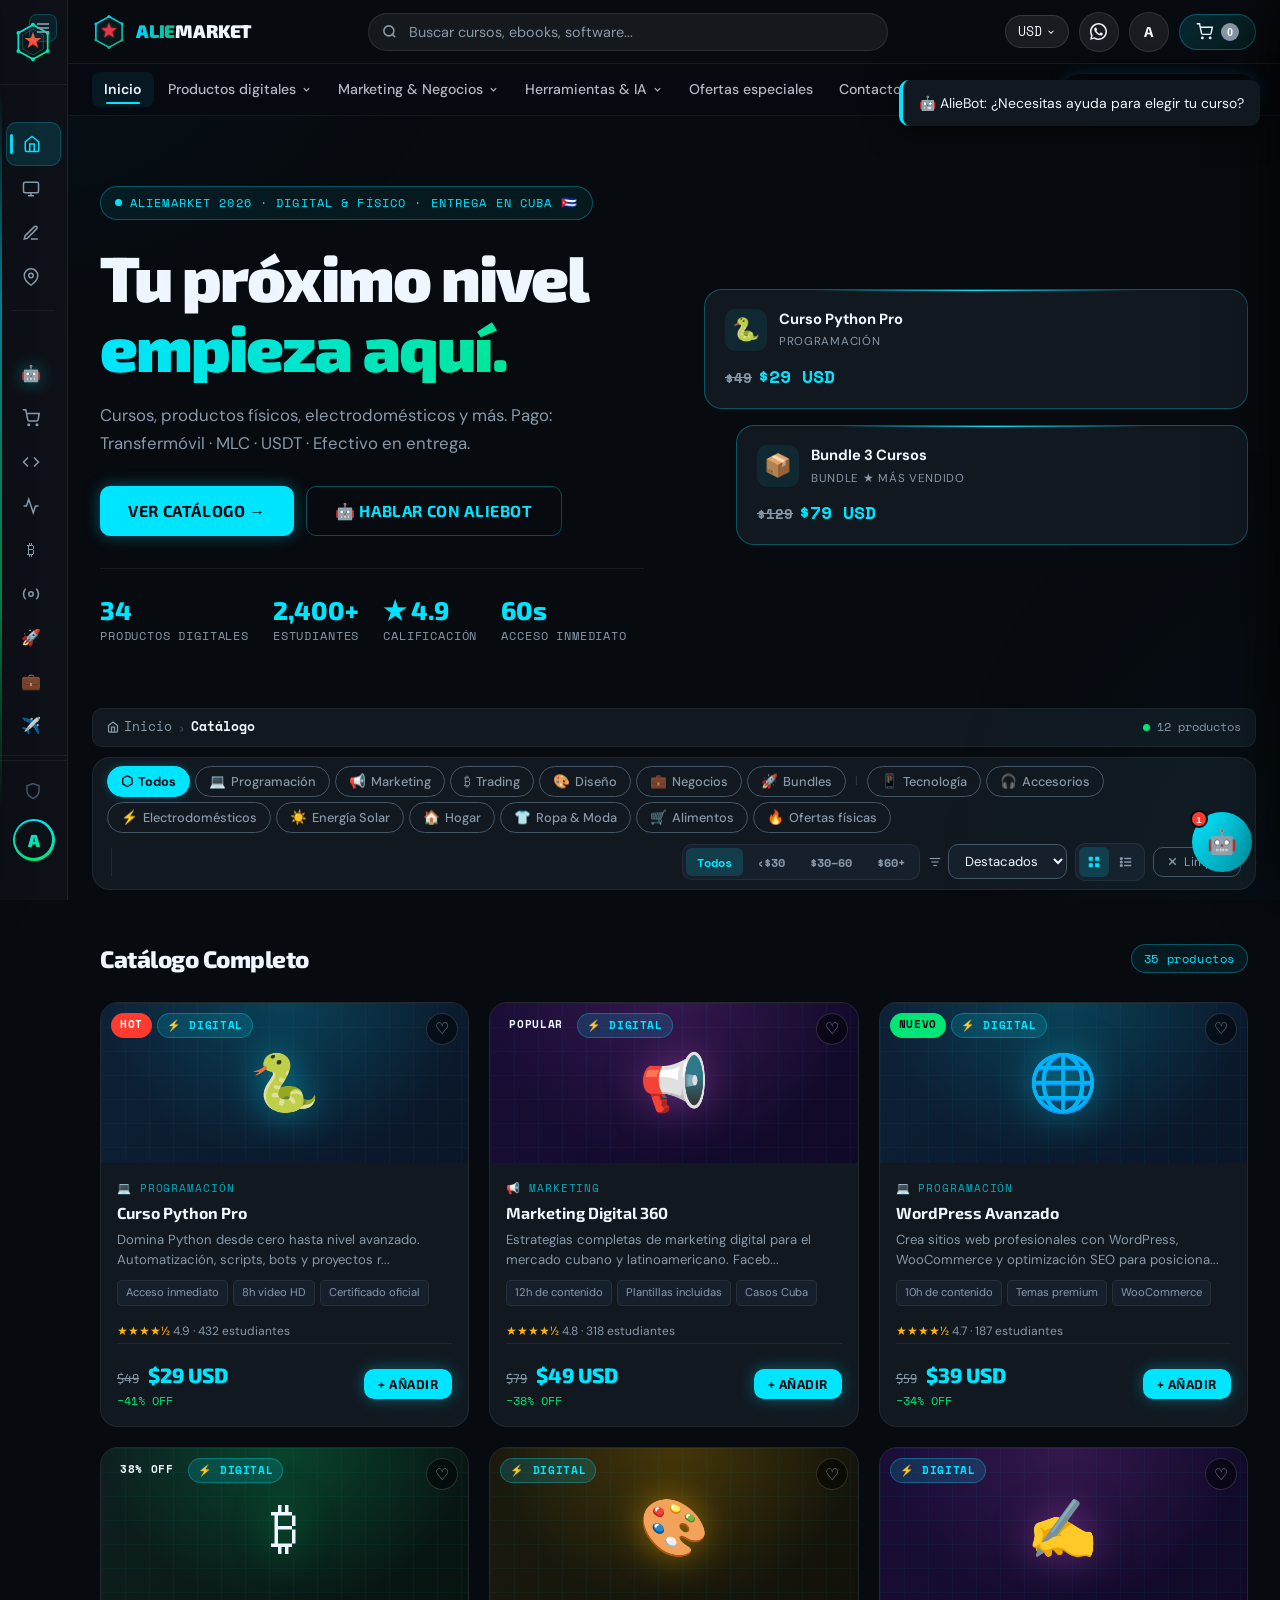
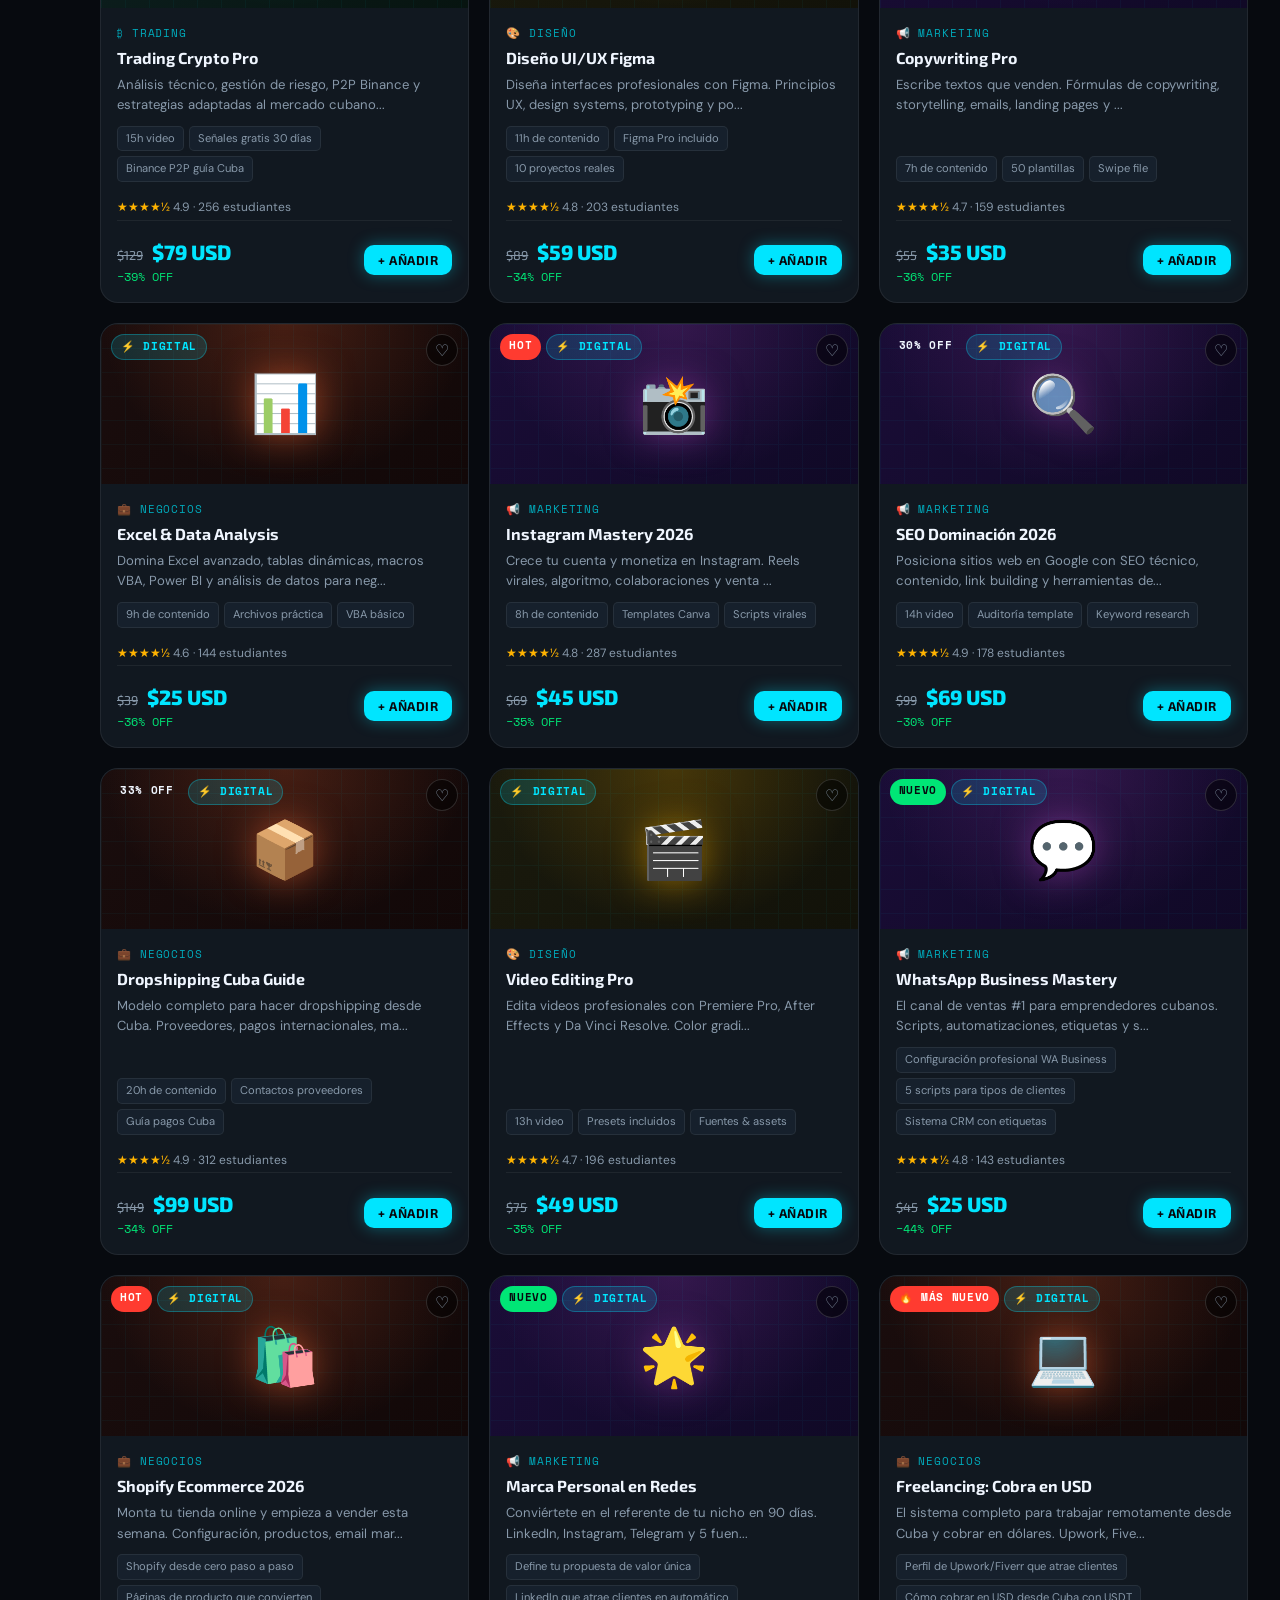
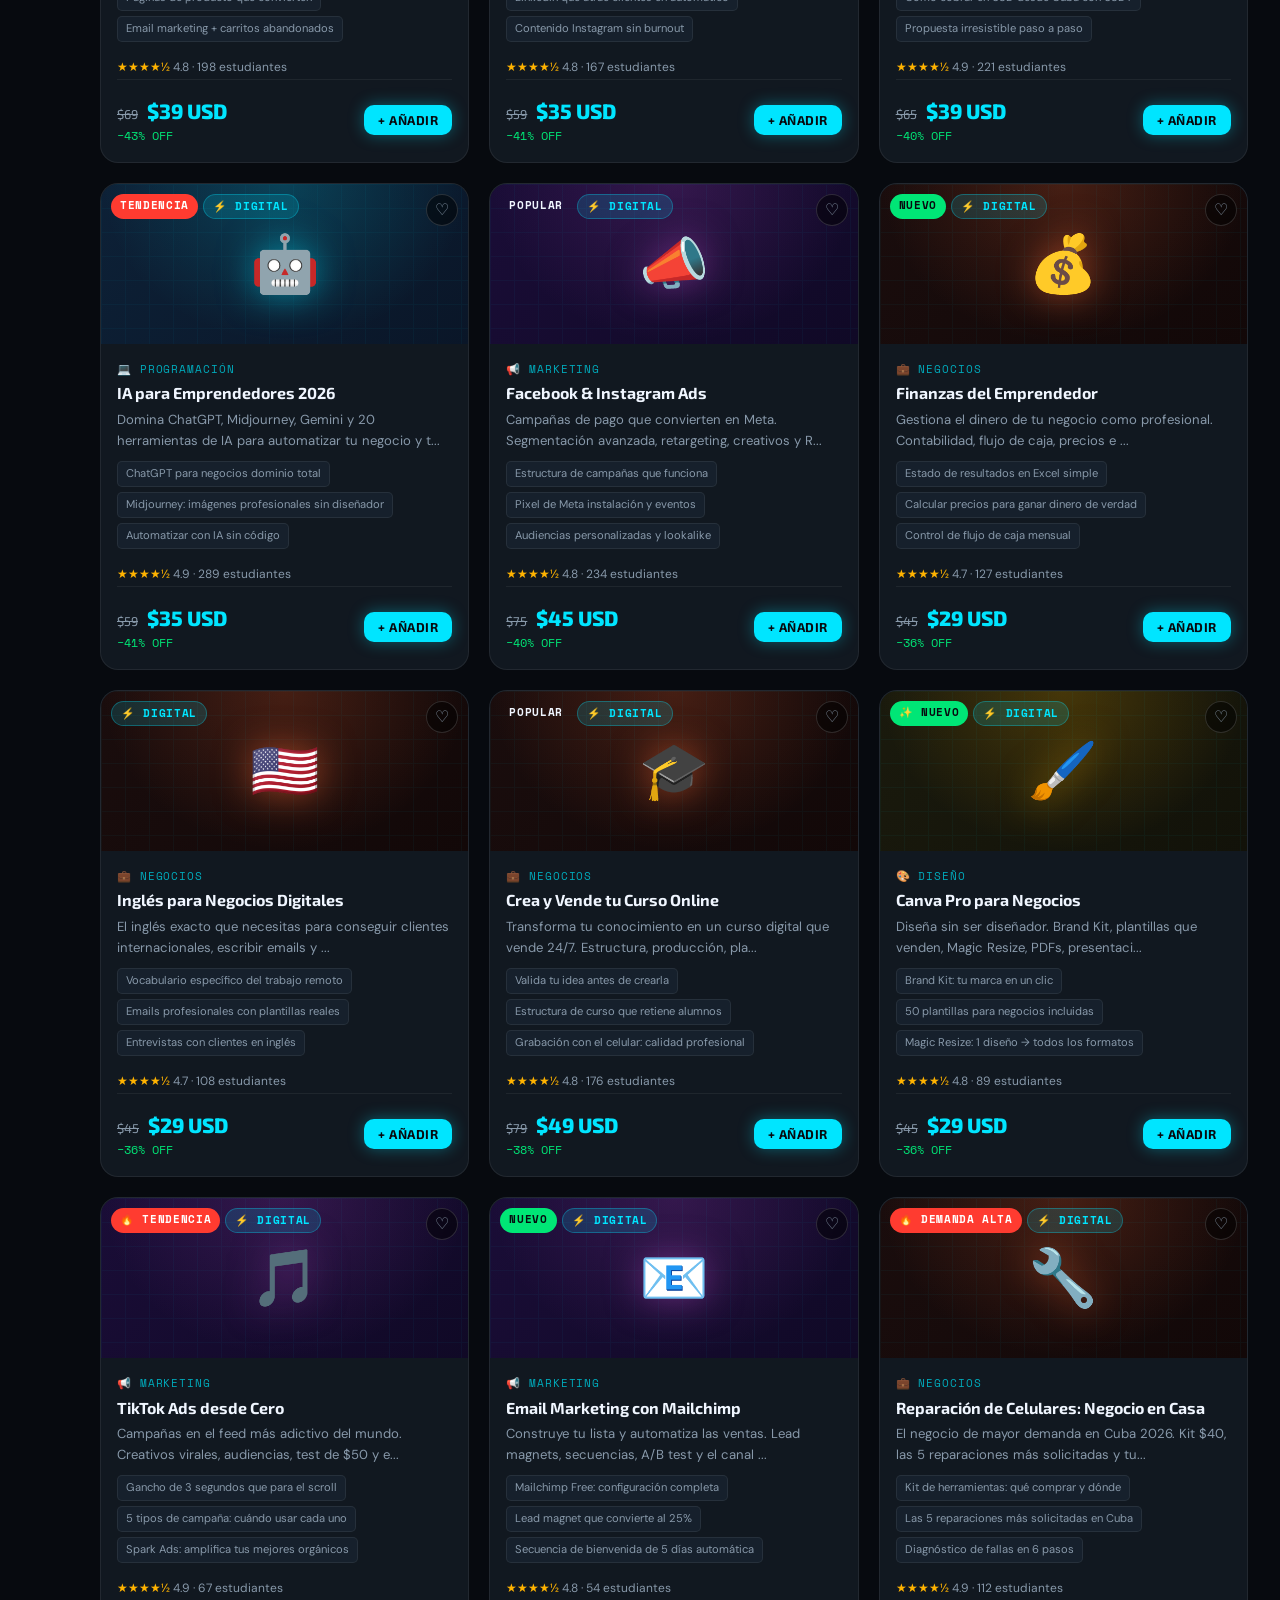
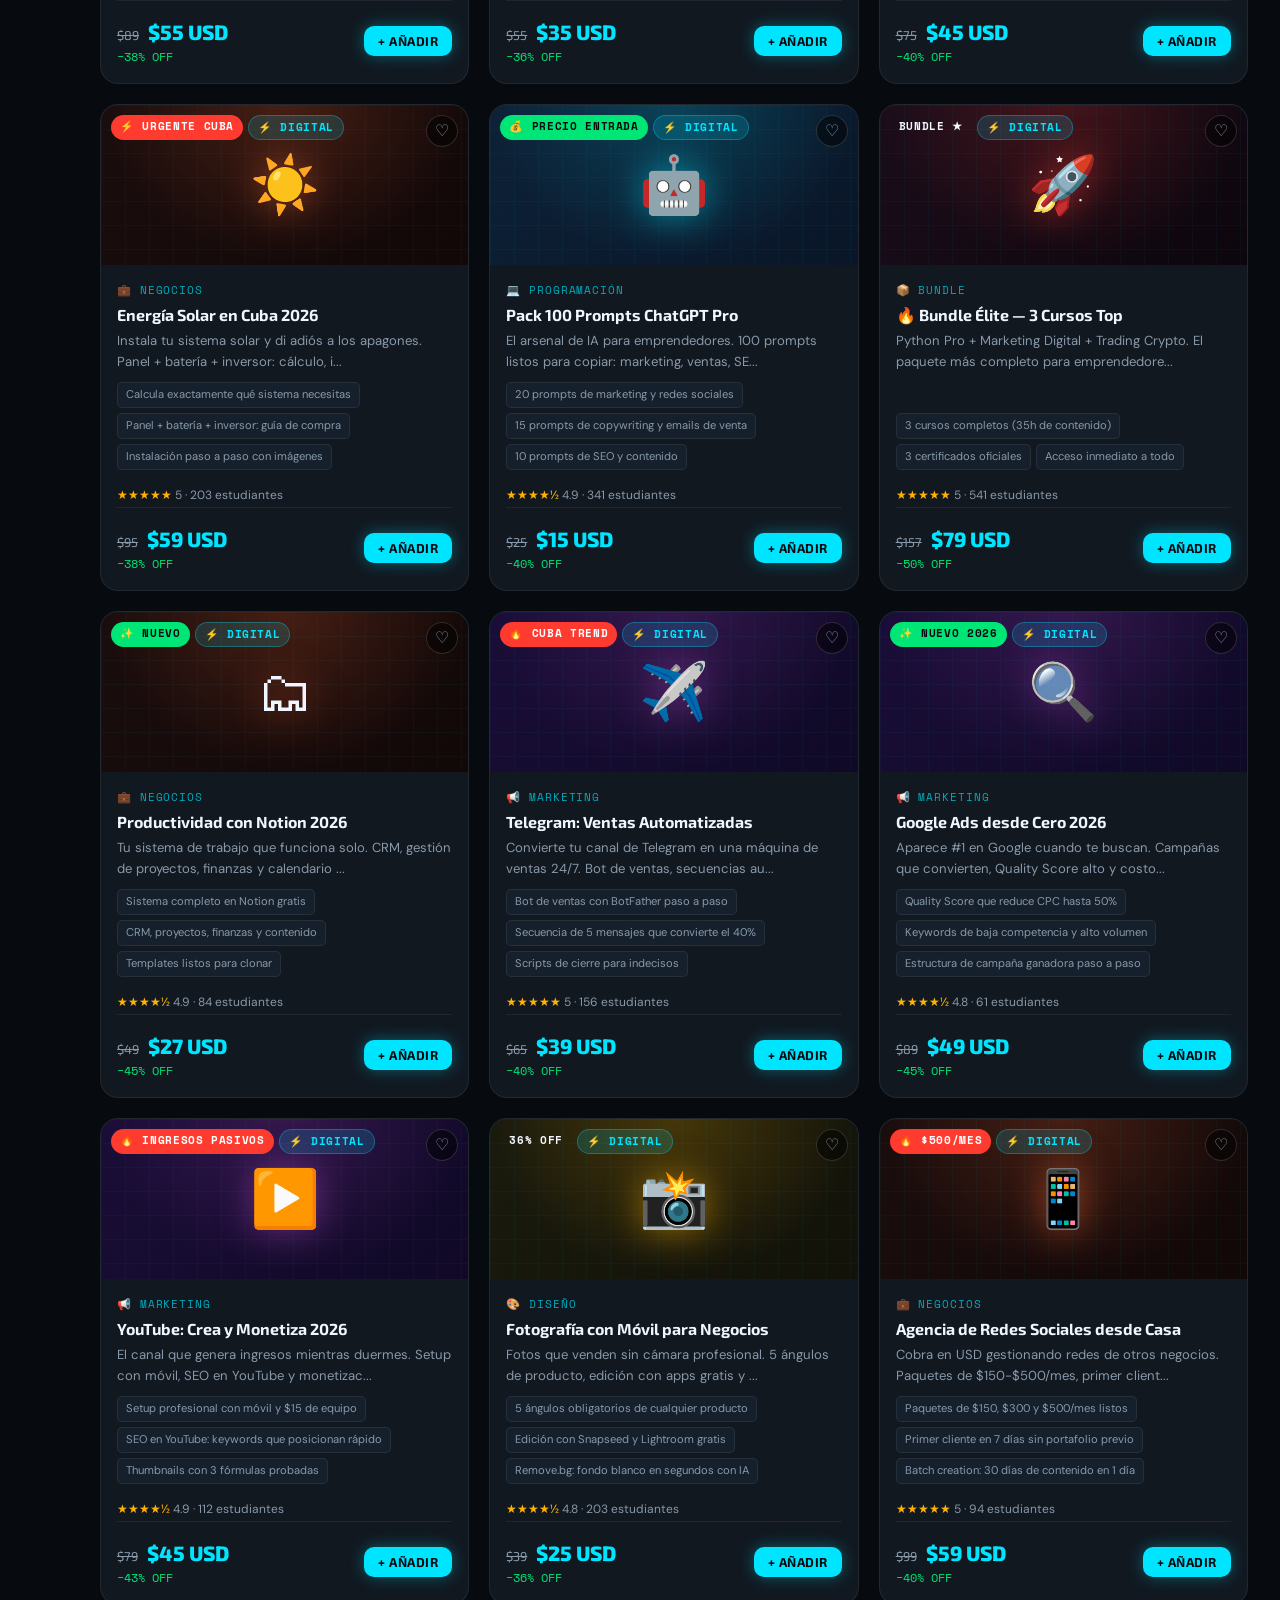
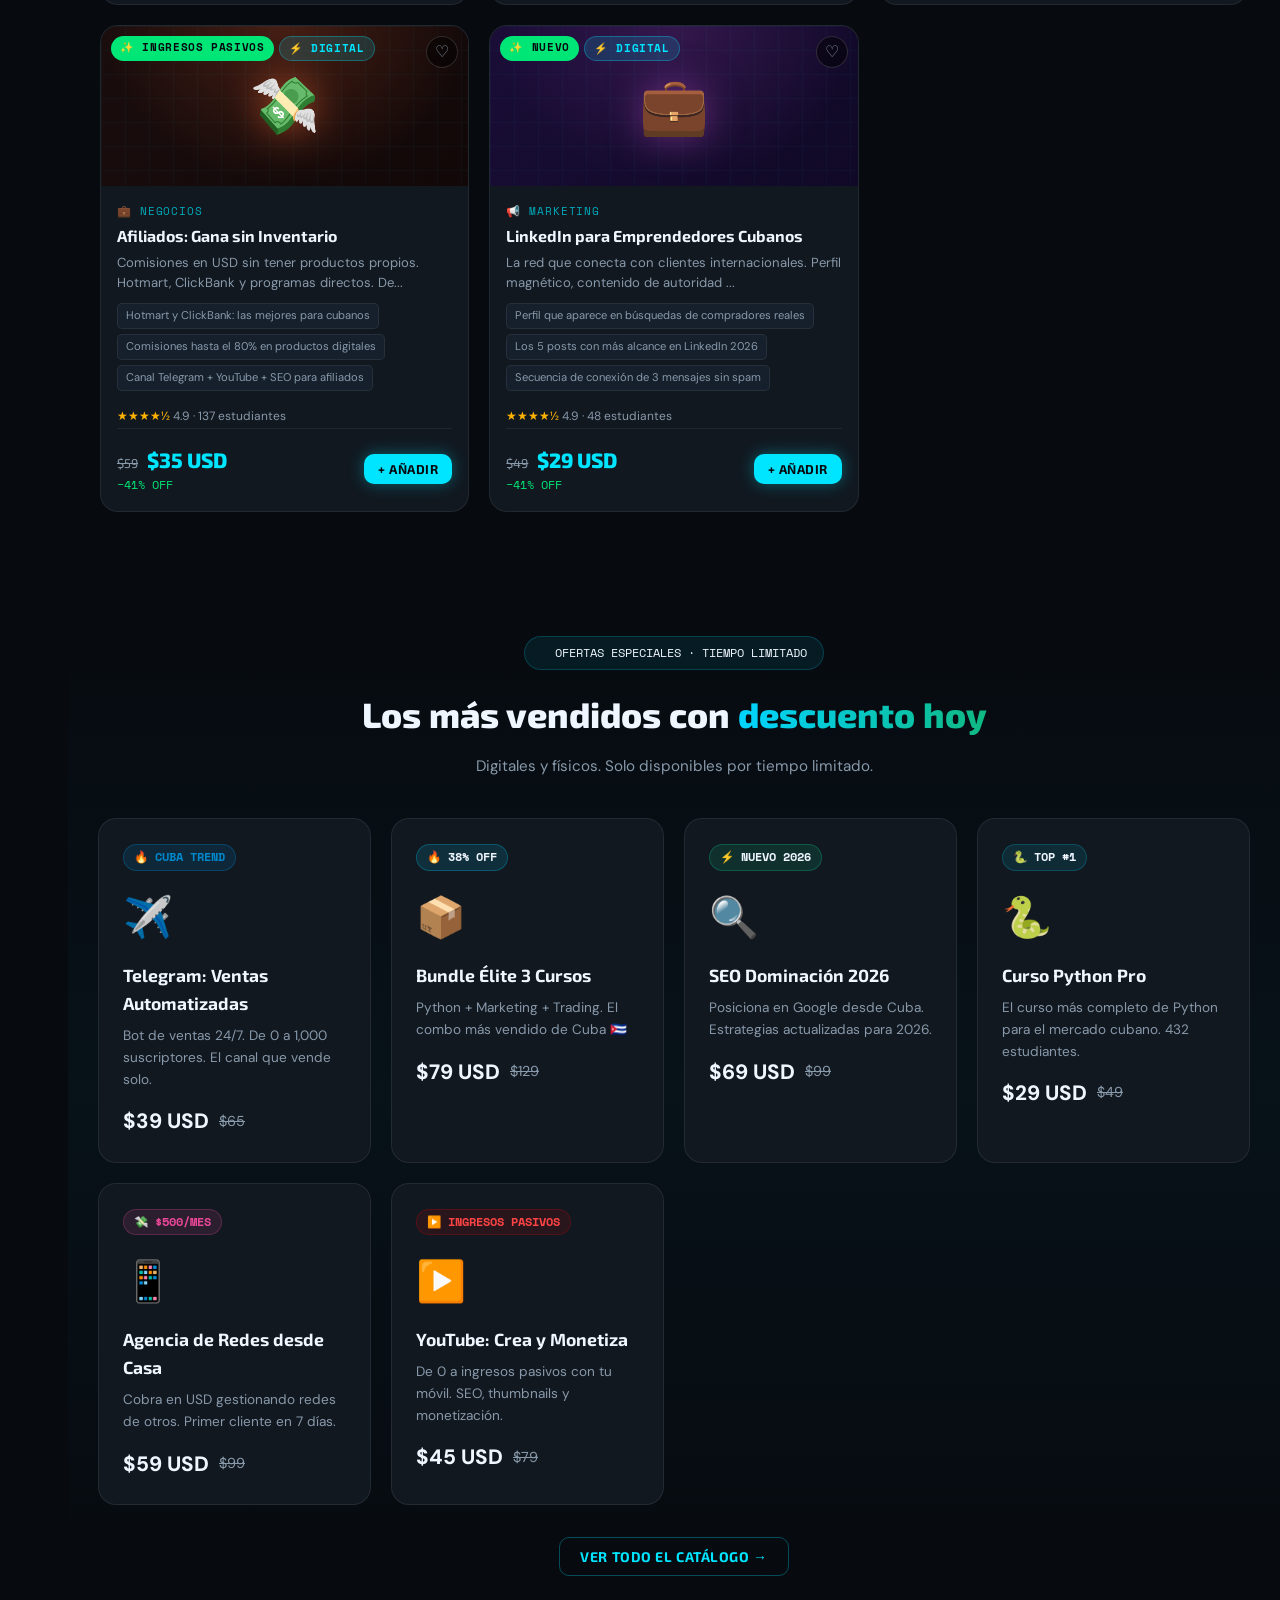
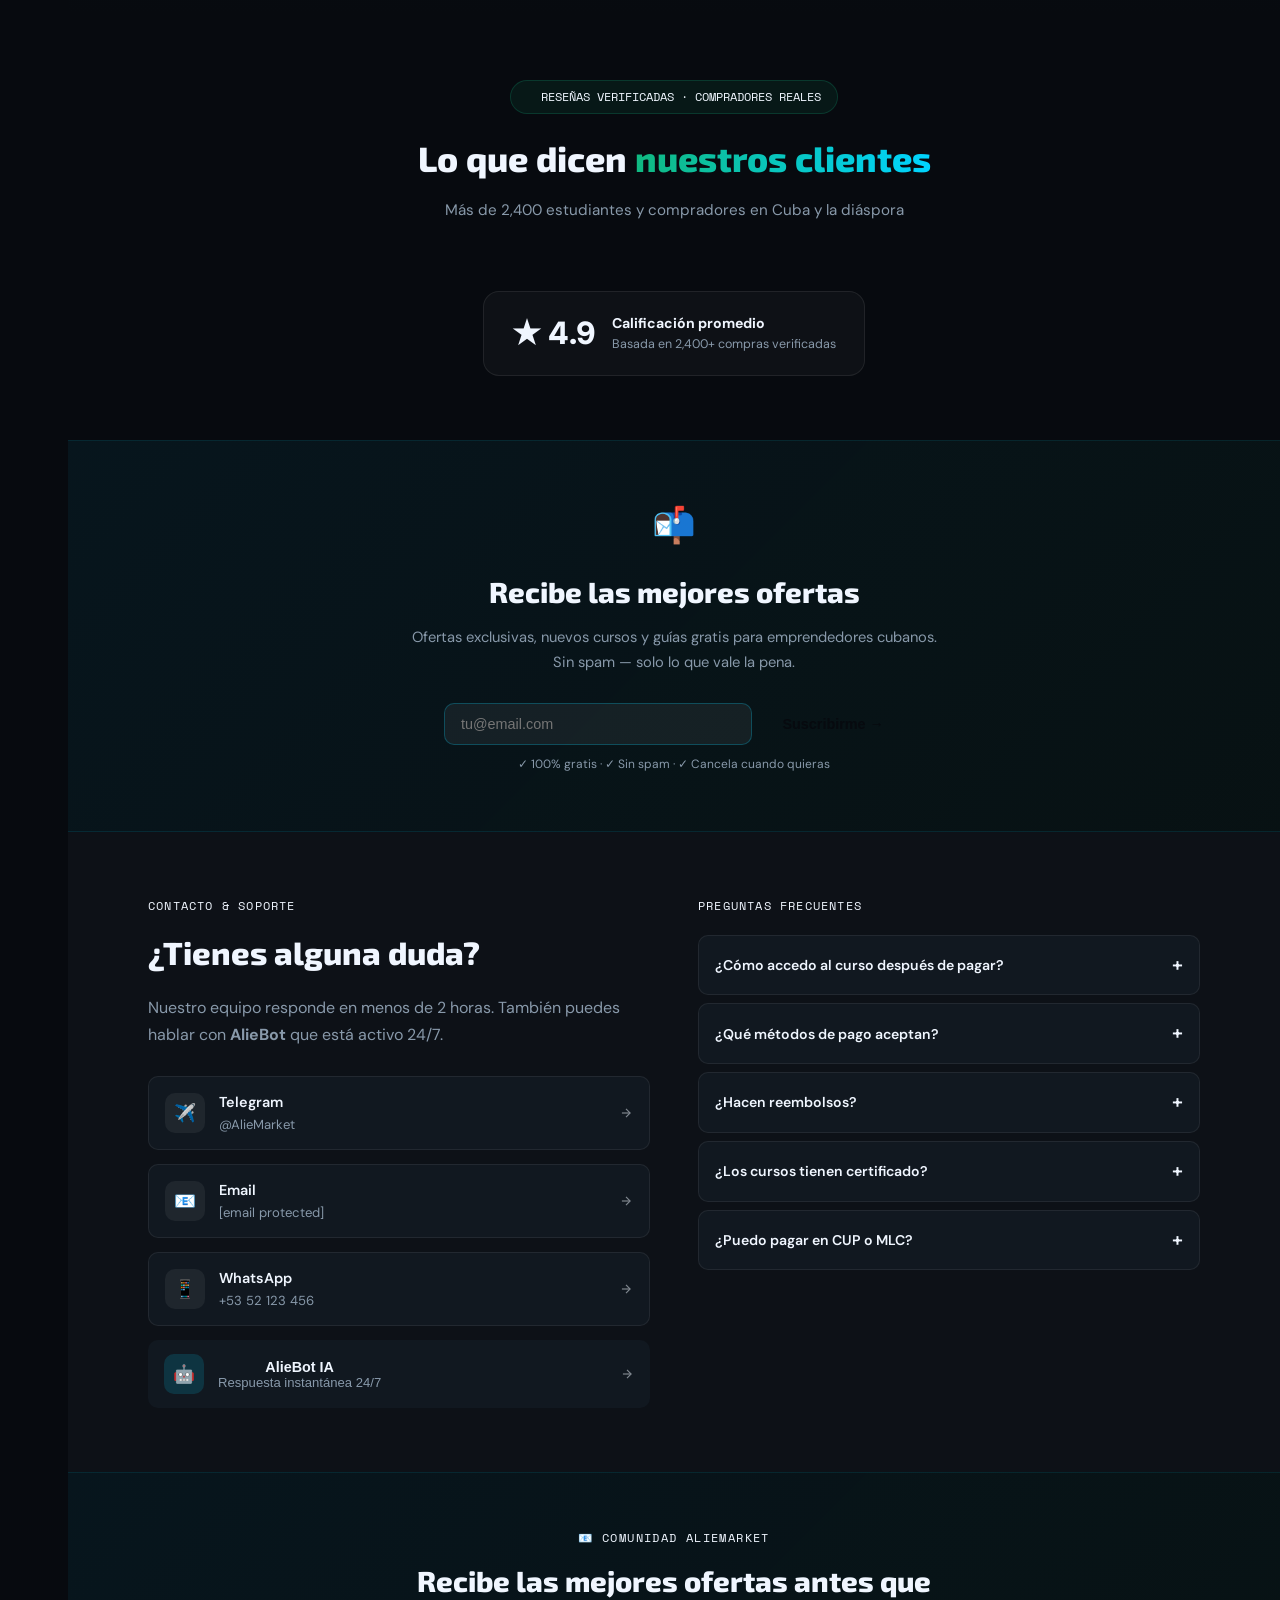
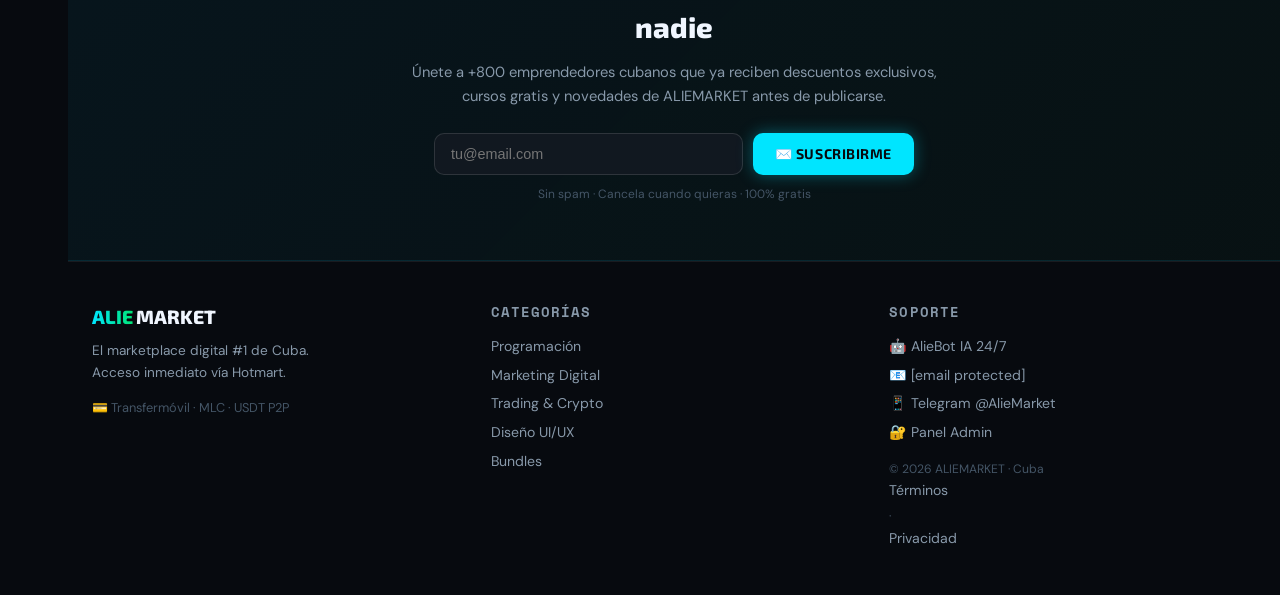
==== commit 3418d646: "Add files via upload" ====
--- a/index.html
+++ b/index.html
@@ -3,1791 +3,1339 @@
 <head>
   <meta charset="UTF-8">
   <meta name="viewport" content="width=device-width, initial-scale=1.0">
-  <meta name="description" content="ALIEMARKET — Productos digitales y físicos para emprendedores latinos. Cursos, ebooks, electrónica y más.">
-  <title>ALIEMARKET — Productos Digitales para Emprendedores</title>
-  <meta name="theme-color" content="#04040e">
-  <meta property="og:title" content="ALIEMARKET Store">
-  <meta property="og:description" content="Productos digitales y físicos. Paga en USD, crypto o transferencia.">
-  <style>
-/* ━━━━━━━━━━━━━━━━━━━━━━━━━━━━━━━━━━━━━━━━━━━━━━━━━━━━
-   ALIEMARKET — Stylesheet
-   Estética: Cuba Futurista — Neon tropical sobre negro profundo
-   Fuentes: Orbitron (display sci-fi) + Nunito (body cálido)
-   Paleta: azul noche + rojo cubano + cian eléctrico + palma verde
-   ━━━━━━━━━━━━━━━━━━━━━━━━━━━━━━━━━━━━━━━━━━━━━━━━━━━━ */
-
-@import url('https://fonts.googleapis.com/css2?family=Orbitron:wght@400;700;900&family=Nunito:ital,wght@0,300;0,400;0,600;0,700;1,300&display=swap');
-
-:root {
-  --bg:        #04040e;
-  --bg-2:      #080818;
-  --bg-3:      #0d0d22;
-  --bg-card:   #0a0a1c;
-  --border:    #1a1a3a;
-  --border-2:  #252550;
-  --text:      #e8f0ff;
-  --text-mute: #6b7ab8;
-  --text-dim:  #3a4070;
-
-  /* Cuba Futurista — colores principales */
-  --red:       #ff2d4a;        /* rojo cubano */
-  --cyan:      #00e5ff;        /* cian eléctrico */
-  --blue:      #1c6bff;        /* azul digital */
-  --green:     #00ff9d;        /* verde palma neón */
-  --gold:      #ffd166;        /* sol tropical */
-
-  --accent:    var(--cyan);
-  --accent-2:  #00b8cc;
-  --digital:   #7eb8ff;
-  --physical:  #00ff9d;
-  --danger:    var(--red);
-  --success:   var(--green);
-
-  --font-d:    'Orbitron', monospace;
-  --font-b:    'Nunito', sans-serif;
-  --r:         6px;
-  --r-lg:      12px;
-  --nav-h:     68px;
-  --shadow:    0 8px 48px rgba(0,229,255,.08), 0 2px 20px rgba(0,0,0,.8);
-  --glow-c:    0 0 20px rgba(0,229,255,.3);
-  --glow-r:    0 0 20px rgba(255,45,74,.3);
-  --trans:     .2s cubic-bezier(.4,0,.2,1);
-}
-
-*, *::before, *::after { box-sizing: border-box; margin: 0; padding: 0; }
-html { scroll-behavior: smooth; -webkit-font-smoothing: antialiased; }
-body { background: var(--bg); color: var(--text); font-family: var(--font-b); font-size: 15px; line-height: 1.6; overflow-x: hidden; }
-img { display: block; max-width: 100%; }
-a { color: inherit; text-decoration: none; }
-button { font-family: var(--font-b); cursor: pointer; border: none; background: none; }
-ul { list-style: none; }
-[hidden] { display: none !important; }
-
-::-webkit-scrollbar { width: 4px; }
-::-webkit-scrollbar-track { background: var(--bg); }
-::-webkit-scrollbar-thumb { background: var(--border-2); border-radius: 4px; }
-
-/* ━━━━━━━━━━━━━━━━━━━━━━━━━━━━━━━━━━━━━━━━━━━━━━━━━━━━
-   LOGO SVG — Cuba Futurista
-   ━━━━━━━━━━━━━━━━━━━━━━━━━━━━━━━━━━━━━━━━━━━━━━━━━━━━ */
-.alie-logo {
-  display: flex;
-  align-items: center;
-  gap: 10px;
-  text-decoration: none;
-  flex-shrink: 0;
-}
-.alie-logo__icon {
-  width: 38px;
-  height: 38px;
-  flex-shrink: 0;
-}
-.alie-logo__text {
-  display: flex;
-  flex-direction: column;
-  line-height: 1;
-}
-.alie-logo__name {
-  font-family: var(--font-d);
-  font-size: 17px;
-  font-weight: 900;
-  letter-spacing: 3px;
-  background: linear-gradient(90deg, var(--cyan) 0%, #7eb8ff 50%, var(--green) 100%);
-  -webkit-background-clip: text;
-  -webkit-text-fill-color: transparent;
-  background-clip: text;
-  filter: drop-shadow(0 0 8px rgba(0,229,255,.4));
-}
-.alie-logo__sub {
-  font-size: 8px;
-  letter-spacing: 4px;
-  text-transform: uppercase;
-  color: var(--text-dim);
-  font-family: var(--font-d);
-  margin-top: 1px;
-}
-
-/* Logo grande (hero / footer) */
-.alie-logo--lg .alie-logo__icon  { width: 56px; height: 56px; }
-.alie-logo--lg .alie-logo__name  { font-size: 26px; letter-spacing: 5px; }
-.alie-logo--lg .alie-logo__sub   { font-size: 9px; letter-spacing: 5px; }
-
-/* ━━━━━━━━━━━━━━━━━━━━━━━━━━━━━━━━━━━━━━━━━━━━━━━━━━━━
-   NAV
-   ━━━━━━━━━━━━━━━━━━━━━━━━━━━━━━━━━━━━━━━━━━━━━━━━━━━━ */
-#main-nav {
-  position: fixed; top: 0; left: 0; right: 0;
-  height: var(--nav-h); z-index: 900;
-  display: flex; align-items: center; padding: 0 24px; gap: 20px;
-  border-bottom: 1px solid transparent;
-  transition: background var(--trans), border-color var(--trans);
-}
-#main-nav.nav--scrolled {
-  background: rgba(4,4,14,.94);
-  backdrop-filter: blur(20px);
-  border-color: var(--border);
-  box-shadow: 0 1px 0 rgba(0,229,255,.1);
-}
-
-#nav-links { display: flex; align-items: center; gap: 4px; flex: 1; }
-.nav-link {
-  font-size: 11px; font-weight: 700; letter-spacing: 2px;
-  text-transform: uppercase; color: var(--text-mute);
-  padding: 6px 14px; border-radius: var(--r);
-  font-family: var(--font-d);
-  transition: color var(--trans), background var(--trans);
-}
-.nav-link:hover { color: var(--cyan); background: rgba(0,229,255,.06); }
-
-.nav-socials { display: flex; align-items: center; gap: 6px; margin-left: auto; }
-.nav-social-btn {
-  width: 32px; height: 32px; border-radius: var(--r);
-  display: grid; place-items: center;
-  color: var(--text-mute); background: var(--bg-3);
-  font-size: 11px; font-weight: 800; font-family: var(--font-d);
-  border: 1px solid var(--border);
-  transition: all var(--trans);
-}
-.nav-social-btn:hover { color: var(--cyan); border-color: var(--cyan); box-shadow: var(--glow-c); }
-
-#cart-btn {
-  position: relative; width: 40px; height: 40px;
-  display: grid; place-items: center;
-  color: var(--text); background: var(--bg-3);
-  border-radius: var(--r); border: 1px solid var(--border);
-  transition: all var(--trans);
-}
-#cart-btn:hover { border-color: var(--cyan); box-shadow: var(--glow-c); color: var(--cyan); }
-#cart-count {
-  position: absolute; top: -5px; right: -5px;
-  min-width: 18px; height: 18px;
-  background: var(--red); color: #fff;
-  border-radius: 99px; font-size: 10px; font-weight: 700;
-  display: flex; align-items: center; justify-content: center; padding: 0 4px;
-  box-shadow: var(--glow-r);
-}
-
-#nav-menu-toggle {
-  display: none; width: 36px; height: 36px;
-  flex-direction: column; justify-content: center; gap: 5px; padding: 4px;
-}
-#nav-menu-toggle span { display: block; height: 2px; background: var(--text); border-radius: 2px; transition: transform var(--trans), opacity var(--trans); }
-
-/* ━━━━━━━━━━━━━━━━━━━━━━━━━━━━━━━━━━━━━━━━━━━━━━━━━━━━
-   HERO — Cuba Futurista
-   ━━━━━━━━━━━━━━━━━━━━━━━━━━━━━━━━━━━━━━━━━━━━━━━━━━━━ */
-#hero {
-  min-height: 100svh;
-  display: flex; align-items: center;
-  padding: calc(var(--nav-h) + 60px) 24px 80px;
-  position: relative; overflow: hidden;
-}
-
-/* Fondo estrellado con gradientes de neón */
-.hero-bg { position: absolute; inset: 0; z-index: 0; }
-.hero-bg::before {
-  content: '';
-  position: absolute; inset: 0;
-  background:
-    radial-gradient(ellipse 55% 55% at 75% 25%, rgba(0,229,255,.07) 0%, transparent 60%),
-    radial-gradient(ellipse 40% 60% at 15% 75%, rgba(255,45,74,.06) 0%, transparent 55%),
-    radial-gradient(ellipse 30% 40% at 85% 80%, rgba(0,255,157,.05) 0%, transparent 50%);
-}
-.hero-grid {
-  position: absolute; inset: 0;
-  background-image:
-    linear-gradient(rgba(0,229,255,.04) 1px, transparent 1px),
-    linear-gradient(90deg, rgba(0,229,255,.04) 1px, transparent 1px);
-  background-size: 48px 48px;
-}
-/* Línea horizontal decorativa tipo HUD */
-.hero-bg::after {
-  content: '';
-  position: absolute;
-  left: 0; right: 0;
-  top: 55%;
-  height: 1px;
-  background: linear-gradient(90deg, transparent, rgba(0,229,255,.15), rgba(255,45,74,.15), transparent);
-}
-
-.hero-content { position: relative; z-index: 1; max-width: 700px; }
-
-.hero-tag {
-  display: inline-flex; align-items: center; gap: 8px;
-  font-family: var(--font-d);
-  font-size: 9px; letter-spacing: 4px;
-  text-transform: uppercase; color: var(--cyan);
-  border: 1px solid rgba(0,229,255,.3);
-  padding: 6px 16px; border-radius: 99px;
-  margin-bottom: 28px;
-  background: rgba(0,229,255,.05);
-  animation: fadeUp .8s ease both;
-}
-.hero-tag::before {
-  content: '';
-  width: 6px; height: 6px;
-  background: var(--cyan);
-  border-radius: 50%;
-  box-shadow: 0 0 8px var(--cyan);
-  animation: pulse 1.5s infinite;
-}
-
-.hero-title {
-  font-family: var(--font-d);
-  font-size: clamp(44px, 9vw, 96px);
-  line-height: .92; letter-spacing: 1px;
-  color: var(--text);
-  animation: fadeUp .8s .1s ease both;
-}
-.hero-title .line-cyan { color: var(--cyan); filter: drop-shadow(0 0 12px rgba(0,229,255,.5)); }
-.hero-title .line-red  { color: var(--red);  filter: drop-shadow(0 0 12px rgba(255,45,74,.5)); }
-
-.hero-sub {
-  margin-top: 20px;
-  font-size: 15px; color: var(--text-mute);
-  max-width: 460px; font-weight: 300; line-height: 1.8;
-  animation: fadeUp .8s .2s ease both;
-}
-
-.hero-actions {
-  display: flex; gap: 12px; flex-wrap: wrap;
-  margin-top: 36px;
-  animation: fadeUp .8s .3s ease both;
-}
-
-/* Decoración: palma neón al fondo */
-.hero-deco {
-  position: absolute; right: 0; bottom: 0;
-  width: min(540px, 55vw); height: 100%;
-  display: flex; align-items: flex-end; justify-content: flex-end;
-  pointer-events: none; user-select: none;
-  z-index: 0; opacity: .06;
-  font-family: var(--font-d);
-  font-size: clamp(120px, 20vw, 260px);
-  font-weight: 900; color: var(--cyan);
-  letter-spacing: -4px; line-height: 1;
-  padding-bottom: 20px; padding-right: 20px;
-}
-
-.hero-stats {
-  display: flex; gap: 36px; flex-wrap: wrap;
-  margin-top: 56px; padding-top: 28px;
-  border-top: 1px solid var(--border);
-  animation: fadeUp .8s .4s ease both;
-}
-.hero-stat { display: flex; flex-direction: column; gap: 2px; }
-.hero-stat-num {
-  font-family: var(--font-d); font-size: 28px;
-  font-weight: 900; line-height: 1;
-  background: linear-gradient(135deg, var(--cyan), var(--green));
-  -webkit-background-clip: text; -webkit-text-fill-color: transparent;
-  background-clip: text;
-}
-.hero-stat-label { font-size: 10px; color: var(--text-dim); text-transform: uppercase; letter-spacing: 1.5px; }
-
-/* ━━━━━━━━━━━━━━━━━━━━━━━━━━━━━━━━━━━━━━━━━━━━━━━━━━━━
-   SHOP SECTION
-   ━━━━━━━━━━━━━━━━━━━━━━━━━━━━━━━━━━━━━━━━━━━━━━━━━━━━ */
-#shop {
-  padding: 80px 24px 100px;
-  max-width: 1320px; margin: 0 auto;
-}
-.section-header { display: flex; align-items: flex-end; justify-content: space-between; margin-bottom: 36px; flex-wrap: wrap; gap: 16px; }
-.section-title {
-  font-family: var(--font-d); font-size: clamp(32px, 5vw, 52px);
-  letter-spacing: 4px; color: var(--text); line-height: 1;
-}
-.section-title span { color: var(--cyan); }
-
-/* Filtros */
-.filters { display: flex; align-items: center; gap: 8px; flex-wrap: wrap; margin-bottom: 28px; }
-.filter-group { display: flex; background: var(--bg-3); border: 1px solid var(--border); border-radius: var(--r); overflow: hidden; }
-.filter-btn {
-  padding: 8px 18px; font-size: 11px; font-weight: 700;
-  font-family: var(--font-d); letter-spacing: 1.5px;
-  text-transform: uppercase; color: var(--text-mute);
-  transition: color var(--trans), background var(--trans);
-}
-.filter-btn:hover { color: var(--cyan); }
-.filter-btn.active { background: rgba(0,229,255,.15); color: var(--cyan); border-right: 1px solid rgba(0,229,255,.3); }
-
-.filter-select {
-  background: var(--bg-3); border: 1px solid var(--border);
-  border-radius: var(--r); color: var(--text-mute);
-  padding: 8px 28px 8px 14px;
-  font-size: 11px; font-family: var(--font-d); letter-spacing: 1px;
-  cursor: pointer; transition: border-color var(--trans);
-  appearance: none;
-  background-image: url("data:image/svg+xml,%3Csvg xmlns='http://www.w3.org/2000/svg' viewBox='0 0 24 24' fill='none' stroke='%236b7ab8' stroke-width='2'%3E%3Cpath d='m6 9 6 6 6-6'/%3E%3C/svg%3E");
-  background-repeat: no-repeat; background-position: right 8px center; background-size: 14px;
-}
-.filter-select:focus { outline: none; border-color: var(--cyan); }
-
-.search-wrap {
-  display: flex; align-items: center; gap: 0;
-  background: var(--bg-3); border: 1px solid var(--border);
-  border-radius: var(--r); padding: 0 12px;
-  transition: border-color var(--trans), box-shadow var(--trans);
-  margin-left: auto;
-}
-.search-wrap:focus-within { border-color: var(--cyan); box-shadow: var(--glow-c); }
-#search-input {
-  background: none; border: none; color: var(--text);
-  font-size: 13px; font-family: var(--font-b);
-  padding: 8px 10px; width: 200px; outline: none;
-}
-#search-input::placeholder { color: var(--text-dim); }
-
-/* Grid */
-#products-grid { display: grid; grid-template-columns: repeat(auto-fill, minmax(280px, 1fr)); gap: 18px; }
-#products-empty { grid-column: 1/-1; text-align: center; padding: 80px 20px; color: var(--text-mute); }
-
-/* ── Tarjeta ─────────────────────────────────────────── */
-.card {
-  background: var(--bg-card); border: 1px solid var(--border);
-  border-radius: var(--r-lg); overflow: hidden;
-  display: flex; flex-direction: column;
-  transition: transform var(--trans), box-shadow var(--trans), border-color var(--trans);
-  animation: fadeUp .4s ease both;
-  position: relative;
-}
-.card::before {
-  content: ''; position: absolute; inset: 0; border-radius: var(--r-lg);
-  opacity: 0; transition: opacity var(--trans);
-  pointer-events: none;
-}
-.card--digital::before  { box-shadow: inset 0 0 0 1px rgba(0,229,255,.3); }
-.card--physical::before { box-shadow: inset 0 0 0 1px rgba(0,255,157,.3); }
-.card:hover { transform: translateY(-5px); }
-.card--digital:hover  { box-shadow: 0 8px 40px rgba(0,229,255,.12); border-color: rgba(0,229,255,.3); }
-.card--physical:hover { box-shadow: 0 8px 40px rgba(0,255,157,.12); border-color: rgba(0,255,157,.3); }
-.card:hover::before { opacity: 1; }
-
-.card-image-wrap { position: relative; aspect-ratio: 16/10; overflow: hidden; background: var(--bg-3); }
-.card-img { width: 100%; height: 100%; object-fit: cover; transition: transform .5s ease; filter: brightness(.85); }
-.card:hover .card-img { transform: scale(1.05); filter: brightness(1); }
-
-.card-type-pill {
-  position: absolute; bottom: 10px; left: 10px;
-  font-size: 9px; font-weight: 700; font-family: var(--font-d);
-  text-transform: uppercase; letter-spacing: 2px;
-  padding: 3px 10px; border-radius: 99px;
-  backdrop-filter: blur(8px);
-}
-.card--digital  .card-type-pill { background: rgba(0,229,255,.15); color: var(--cyan); border: 1px solid rgba(0,229,255,.4); }
-.card--physical .card-type-pill { background: rgba(0,255,157,.15); color: var(--green); border: 1px solid rgba(0,255,157,.4); }
-
-.card-badge {
-  position: absolute; top: 12px; right: 12px;
-  font-size: 9px; font-weight: 700; font-family: var(--font-d);
-  text-transform: uppercase; letter-spacing: 1px;
-  padding: 3px 10px; border-radius: 99px;
-  background: var(--cyan); color: var(--bg);
-}
-.card-badge--oferta     { background: var(--red); color: #fff; }
-.card-badge--nuevo      { background: var(--blue); color: #fff; }
-.card-badge--popular    { background: var(--green); color: var(--bg); }
-.card-badge--bestseller { background: var(--gold); color: var(--bg); }
-
-.card-body { padding: 18px; display: flex; flex-direction: column; flex: 1; gap: 6px; }
-.card-category {
-  font-size: 10px; font-family: var(--font-d);
-  text-transform: uppercase; letter-spacing: 2px; color: var(--text-dim);
-}
-.card--digital  .card-category { color: rgba(0,229,255,.6); }
-.card--physical .card-category { color: rgba(0,255,157,.6); }
-
-.card-title { font-size: 14px; font-weight: 700; color: var(--text); line-height: 1.35; }
-.card-desc {
-  font-size: 12px; color: var(--text-mute); line-height: 1.6; flex: 1;
-  display: -webkit-box; -webkit-line-clamp: 2; -webkit-box-orient: vertical; overflow: hidden;
-}
-.card-footer { display: flex; align-items: center; justify-content: space-between; flex-wrap: wrap; gap: 8px; margin-top: 4px; }
-.card-price {
-  font-size: 22px; font-weight: 900; font-family: var(--font-d);
-  letter-spacing: 1px;
-}
-.card--digital  .card-price { color: var(--cyan); }
-.card--physical .card-price { color: var(--green); }
-.card-price small { font-size: 10px; font-family: var(--font-b); color: var(--text-dim); font-weight: 400; }
-
-.card-actions { display: flex; gap: 6px; align-items: center; }
-
-/* ── Botones ─────────────────────────────────────────── */
-.btn {
-  display: inline-flex; align-items: center; gap: 6px;
-  padding: 9px 18px; border-radius: var(--r);
-  font-size: 11px; font-weight: 700; font-family: var(--font-d);
-  letter-spacing: 1.5px; text-transform: uppercase;
-  transition: all var(--trans); white-space: nowrap; cursor: pointer;
-}
-.btn--primary {
-  background: var(--cyan); color: var(--bg);
-  padding: 12px 28px; font-size: 12px;
-  box-shadow: 0 0 20px rgba(0,229,255,.2);
-}
-.btn--primary:hover { background: #00ccee; box-shadow: 0 0 30px rgba(0,229,255,.4); transform: translateY(-1px); }
-
-.btn--ghost {
-  border: 1px solid rgba(0,229,255,.3); color: var(--cyan);
-  padding: 12px 24px; font-size: 11px;
-  background: rgba(0,229,255,.04);
-}
-.btn--ghost:hover { background: rgba(0,229,255,.1); border-color: var(--cyan); }
-
-.btn--cart {
-  background: var(--bg-3); color: var(--text-mute);
-  padding: 7px 12px; border: 1px solid var(--border); font-size: 9px;
-}
-.btn--cart:hover { background: rgba(0,229,255,.1); color: var(--cyan); border-color: rgba(0,229,255,.4); }
-
-.btn--hotmart {
-  background: rgba(255,209,102,.1); color: var(--gold);
-  padding: 7px 10px; border: 1px solid rgba(255,209,102,.2); font-size: 9px;
-}
-.btn--hotmart:hover { background: rgba(255,209,102,.18); }
-
-.btn--wa {
-  width: 30px; height: 30px; display: grid; place-items: center;
-  background: rgba(37,211,102,.12); color: #25d366;
-  border-radius: var(--r); padding: 0; border: 1px solid rgba(37,211,102,.25);
-}
-.btn--wa:hover { background: rgba(37,211,102,.22); }
-
-.btn--danger {
-  background: rgba(255,45,74,.1); color: var(--red);
-  border: 1px solid rgba(255,45,74,.25); padding: 9px 16px; font-size: 10px;
-}
-.btn--danger:hover { background: rgba(255,45,74,.18); }
-
-/* ━━━━━━━━━━━━━━━━━━━━━━━━━━━━━━━━━━━━━━━━━━━━━━━━━━━━
-   CART DRAWER
-   ━━━━━━━━━━━━━━━━━━━━━━━━━━━━━━━━━━━━━━━━━━━━━━━━━━━━ */
-#cart-overlay {
-  position: fixed; inset: 0; background: rgba(0,0,0,.8);
-  z-index: 1000; opacity: 0; pointer-events: none;
-  transition: opacity var(--trans); backdrop-filter: blur(6px);
-}
-#cart-overlay.overlay--visible { opacity: 1; pointer-events: all; }
-
-#cart-drawer {
-  position: fixed; top: 0; right: 0; bottom: 0;
-  width: min(400px, 100vw);
-  background: var(--bg-2); border-left: 1px solid var(--border);
-  z-index: 1001; display: flex; flex-direction: column;
-  transform: translateX(100%);
-  transition: transform .35s cubic-bezier(.4,0,.2,1);
-  box-shadow: -4px 0 40px rgba(0,229,255,.05);
-}
-#cart-drawer.cart--open { transform: translateX(0); }
-
-.cart-header {
-  display: flex; align-items: center; justify-content: space-between;
-  padding: 20px; border-bottom: 1px solid var(--border);
-}
-.cart-header-title { font-family: var(--font-d); font-size: 18px; letter-spacing: 4px; color: var(--cyan); }
-.cart-close-btn {
-  width: 34px; height: 34px; display: grid; place-items: center;
-  color: var(--text-mute); background: var(--bg-3); border-radius: var(--r);
-  border: 1px solid var(--border); transition: all var(--trans);
-}
-.cart-close-btn:hover { color: var(--cyan); border-color: rgba(0,229,255,.3); }
-
-#cart-body { flex: 1; overflow-y: auto; padding: 16px 20px; }
-.cart-empty { text-align: center; color: var(--text-mute); padding: 60px 0; font-size: 13px; }
-
-.cart-item { display: flex; align-items: center; gap: 12px; padding: 14px 0; border-bottom: 1px solid var(--border); }
-.cart-item-img { width: 56px; height: 42px; object-fit: cover; border-radius: var(--r); flex-shrink: 0; background: var(--bg-3); }
-.cart-item-info { flex: 1; min-width: 0; }
-.cart-item-name { font-size: 13px; font-weight: 600; color: var(--text); white-space: nowrap; overflow: hidden; text-overflow: ellipsis; }
-.cart-item-price { font-size: 13px; color: var(--cyan); font-weight: 700; font-family: var(--font-d); margin-top: 2px; }
-.cart-item-qty { display: flex; align-items: center; gap: 6px; font-size: 13px; color: var(--text-mute); }
-.qty-btn {
-  width: 24px; height: 24px; display: grid; place-items: center;
-  background: var(--bg-3); border-radius: 4px; border: 1px solid var(--border);
-  color: var(--text-mute); font-size: 16px; transition: all var(--trans);
-}
-.qty-btn:hover { border-color: var(--cyan); color: var(--cyan); }
-.cart-item-remove { color: var(--text-dim); font-size: 13px; transition: color var(--trans); }
-.cart-item-remove:hover { color: var(--red); }
-
-#cart-footer { padding: 16px 20px 24px; border-top: 1px solid var(--border); }
-.cart-total-row { display: flex; justify-content: space-between; font-size: 14px; font-weight: 600; color: var(--text); margin-bottom: 16px; align-items: center; }
-#cart-total-val { color: var(--cyan); font-family: var(--font-d); font-size: 24px; letter-spacing: 1px; }
-.cart-actions { display: flex; gap: 8px; }
-.cart-actions .btn { flex: 1; justify-content: center; }
-
-/* ━━━━━━━━━━━━━━━━━━━━━━━━━━━━━━━━━━━━━━━━━━━━━━━━━━━━
-   CHECKOUT MODAL
-   ━━━━━━━━━━━━━━━━━━━━━━━━━━━━━━━━━━━━━━━━━━━━━━━━━━━━ */
-#checkout-modal {
-  position: fixed; inset: 0; z-index: 1100;
-  display: grid; place-items: center; padding: 24px;
-  background: rgba(0,0,0,.9); backdrop-filter: blur(10px);
-  opacity: 0; pointer-events: none; transition: opacity var(--trans);
-}
-#checkout-modal.modal--open { opacity: 1; pointer-events: all; }
-.co-box {
-  background: var(--bg-2); border: 1px solid var(--border);
-  border-radius: var(--r-lg); padding: 32px;
-  width: 100%; max-width: 460px; max-height: 90vh; overflow-y: auto;
-  transform: translateY(20px); transition: transform .35s cubic-bezier(.4,0,.2,1);
-  box-shadow: 0 0 60px rgba(0,229,255,.08);
-}
-#checkout-modal.modal--open .co-box { transform: translateY(0); }
-.co-head { display: flex; justify-content: space-between; align-items: center; margin-bottom: 24px; }
-.co-title { font-family: var(--font-d); font-size: 22px; letter-spacing: 4px; color: var(--cyan); }
-#checkout-close {
-  width: 32px; height: 32px; display: grid; place-items: center;
-  background: var(--bg-3); border-radius: var(--r); border: 1px solid var(--border);
-  color: var(--text-mute); transition: all var(--trans);
-}
-#checkout-close:hover { color: var(--cyan); border-color: rgba(0,229,255,.3); }
-.co-section-label { font-size: 9px; font-family: var(--font-d); text-transform: uppercase; letter-spacing: 3px; color: var(--text-dim); margin-bottom: 10px; margin-top: 20px; }
-.co-line { display: flex; justify-content: space-between; padding: 8px 0; font-size: 13px; color: var(--text-mute); border-bottom: 1px solid var(--border); }
-.co-line span:last-child { color: var(--text); font-weight: 600; }
-.co-total-row { display: flex; justify-content: space-between; font-size: 15px; font-weight: 700; padding: 14px 0; color: var(--text); align-items: center; }
-#co-total { color: var(--cyan); font-family: var(--font-d); font-size: 26px; }
-.co-methods { display: flex; flex-direction: column; gap: 8px; }
-.co-method {
-  display: flex; flex-direction: column; gap: 2px;
-  padding: 12px 16px; background: var(--bg-3);
-  border: 1px solid var(--border); border-radius: var(--r);
-  cursor: pointer; transition: border-color var(--trans), background var(--trans);
-}
-.co-method:has(input:checked) { border-color: var(--cyan); background: rgba(0,229,255,.04); }
-.co-method input { display: none; }
-.co-method-label { font-size: 12px; font-weight: 700; color: var(--text); font-family: var(--font-d); letter-spacing: 1px; }
-.co-method-hint  { font-size: 11px; color: var(--text-mute); }
-.co-confirm-wrap { margin-top: 24px; }
-.co-confirm-wrap .btn { width: 100%; justify-content: center; font-size: 12px; padding: 14px; }
-#co-success { text-align: center; padding: 40px 0; }
-.co-success-icon { font-size: 52px; margin-bottom: 16px; }
-.co-success-title { font-family: var(--font-d); font-size: 28px; letter-spacing: 4px; color: var(--green); margin-bottom: 8px; }
-.co-success-sub { font-size: 13px; color: var(--text-mute); line-height: 1.7; }
-
-/* ━━━━━━━━━━━━━━━━━━━━━━━━━━━━━━━━━━━━━━━━━━━━━━━━━━━━
-   ALIEBOT (antes RaumBot)
-   ━━━━━━━━━━━━━━━━━━━━━━━━━━━━━━━━━━━━━━━━━━━━━━━━━━━━ */
-#raumbot-fab {
-  position: fixed; bottom: 28px; right: 28px; z-index: 800;
-  width: 52px; height: 52px;
-  background: var(--bg-3); border-radius: 50%;
-  display: flex; align-items: center; justify-content: center;
-  border: 1px solid rgba(0,229,255,.4);
-  box-shadow: 0 0 20px rgba(0,229,255,.2), 0 4px 20px rgba(0,0,0,.6);
-  transition: all var(--trans); cursor: pointer;
-}
-#raumbot-fab:hover { box-shadow: 0 0 32px rgba(0,229,255,.5), 0 4px 20px rgba(0,0,0,.6); transform: scale(1.08); }
-#raumbot-fab[aria-expanded="true"] { box-shadow: none; border-color: var(--border); }
-
-#raumbot-widget {
-  position: fixed; bottom: 92px; right: 28px;
-  width: 340px; max-height: 500px;
-  background: var(--bg-2); border: 1px solid var(--border-2);
-  border-radius: var(--r-lg); z-index: 800;
-  display: flex; flex-direction: column;
-  box-shadow: 0 0 40px rgba(0,229,255,.08), 0 8px 40px rgba(0,0,0,.7);
-  transform: scale(.95) translateY(10px); opacity: 0;
-  pointer-events: none; transition: all .3s cubic-bezier(.4,0,.2,1);
-  transform-origin: bottom right;
-}
-#raumbot-widget.raumbot--open { transform: scale(1) translateY(0); opacity: 1; pointer-events: all; }
-
-.bot-header {
-  display: flex; align-items: center; justify-content: space-between;
-  padding: 14px 16px; border-bottom: 1px solid var(--border);
-}
-.bot-header-info { display: flex; align-items: center; gap: 10px; }
-.bot-avatar-icon {
-  width: 32px; height: 32px; background: var(--bg-3);
-  border: 1px solid rgba(0,229,255,.4); border-radius: 50%;
-  display: grid; place-items: center;
-  box-shadow: 0 0 10px rgba(0,229,255,.2);
-}
-.bot-header-name { font-size: 13px; font-weight: 700; font-family: var(--font-d); letter-spacing: 2px; color: var(--cyan); }
-.bot-header-status { font-size: 10px; color: var(--green); }
-#raumbot-close { color: var(--text-mute); font-size: 16px; transition: color var(--trans); }
-#raumbot-close:hover { color: var(--cyan); }
-
-#raumbot-messages {
-  flex: 1; overflow-y: auto; padding: 14px;
-  display: flex; flex-direction: column; gap: 10px;
-}
-.bot-msg { display: flex; gap: 8px; opacity: 0; transform: translateY(6px); transition: all .25s ease; }
-.bot-msg--visible { opacity: 1; transform: translateY(0); }
-.bot-msg--user { flex-direction: row-reverse; }
-.bot-msg .bot-avatar {
-  width: 26px; height: 26px; background: var(--bg-3);
-  border: 1px solid rgba(0,229,255,.3); border-radius: 50%;
-  display: grid; place-items: center;
-  font-family: var(--font-d); font-size: 11px; color: var(--cyan);
-  flex-shrink: 0; align-self: flex-end;
-}
-.bot-bubble { max-width: 85%; padding: 9px 13px; border-radius: 12px; font-size: 13px; line-height: 1.55; }
-.bot-msg--bot  .bot-bubble { background: var(--bg-3); color: var(--text-mute); border-bottom-left-radius: 2px; border: 1px solid var(--border); }
-.bot-msg--user .bot-bubble { background: rgba(0,229,255,.15); color: var(--cyan); border: 1px solid rgba(0,229,255,.3); border-bottom-right-radius: 2px; }
-.bot-bubble code { font-family: monospace; background: rgba(0,229,255,.1); color: var(--cyan); padding: 1px 5px; border-radius: 3px; font-size: 11px; }
-.bot-products { margin-top: 8px; display: flex; flex-direction: column; gap: 6px; }
-.bot-product-card {
-  display: flex; gap: 8px; background: var(--bg-2); border: 1px solid var(--border);
-  border-radius: var(--r); padding: 8px; cursor: pointer; transition: border-color var(--trans);
-}
-.bot-product-card:hover { border-color: rgba(0,229,255,.4); }
-.bot-product-card img { width: 56px; height: 42px; object-fit: cover; border-radius: 4px; }
-.bot-product-info { display: flex; flex-direction: column; gap: 2px; justify-content: center; }
-.bot-product-name { font-size: 11px; font-weight: 600; color: var(--text); line-height: 1.3; }
-.bot-product-price { font-size: 12px; color: var(--cyan); font-weight: 700; font-family: var(--font-d); }
-.bot-add-btn {
-  font-size: 9px; font-family: var(--font-d); letter-spacing: 1px;
-  background: var(--bg-3); color: var(--text-mute);
-  border: 1px solid var(--border); border-radius: 4px; padding: 3px 8px;
-  transition: all var(--trans); width: fit-content;
-}
-.bot-add-btn:hover { background: rgba(0,229,255,.1); color: var(--cyan); border-color: rgba(0,229,255,.3); }
-.bot-typing { display: flex; gap: 4px; align-items: center; padding: 4px 0; }
-.bot-typing span { width: 6px; height: 6px; background: var(--text-dim); border-radius: 50%; animation: bounce 1s infinite; }
-.bot-typing span:nth-child(2) { animation-delay: .15s; }
-.bot-typing span:nth-child(3) { animation-delay: .30s; }
-.bot-input-row { display: flex; padding: 10px; gap: 8px; border-top: 1px solid var(--border); }
-#raumbot-input {
-  flex: 1; background: var(--bg-3); border: 1px solid var(--border);
-  border-radius: var(--r); color: var(--text); font-family: var(--font-b);
-  font-size: 13px; padding: 8px 12px; outline: none; transition: border-color var(--trans);
-}
-#raumbot-input:focus { border-color: rgba(0,229,255,.4); }
-#raumbot-input::placeholder { color: var(--text-dim); }
-#raumbot-send {
-  width: 36px; height: 36px; background: rgba(0,229,255,.15);
-  color: var(--cyan); border-radius: var(--r); border: 1px solid rgba(0,229,255,.3);
-  display: grid; place-items: center; font-size: 16px;
-  transition: all var(--trans);
-}
-#raumbot-send:hover { background: rgba(0,229,255,.25); }
-
-/* ━━━━━━━━━━━━━━━━━━━━━━━━━━━━━━━━━━━━━━━━━━━━━━━━━━━━
-   TOAST
-   ━━━━━━━━━━━━━━━━━━━━━━━━━━━━━━━━━━━━━━━━━━━━━━━━━━━━ */
-#toast-container { position: fixed; bottom: 90px; left: 50%; transform: translateX(-50%); z-index: 1200; display: flex; flex-direction: column; align-items: center; gap: 8px; pointer-events: none; }
-.toast {
-  background: var(--bg-2); border: 1px solid rgba(0,229,255,.3);
-  color: var(--cyan); font-size: 12px; font-family: var(--font-d); letter-spacing: 1px;
-  padding: 10px 22px; border-radius: 99px;
-  opacity: 0; transform: translateY(10px); transition: all .3s ease;
-  box-shadow: 0 0 20px rgba(0,229,255,.15), 0 4px 20px rgba(0,0,0,.5);
-}
-.toast--visible { opacity: 1; transform: translateY(0); }
-.fly-dot {
-  position: fixed; width: 10px; height: 10px;
-  background: var(--cyan); border-radius: 50%;
-  z-index: 9999; pointer-events: none;
-  box-shadow: 0 0 10px var(--cyan);
-  transition: transform .6s cubic-bezier(.4,.2,.6,1), opacity .6s ease;
-  margin-left: -5px; margin-top: -5px;
-}
-
-/* ━━━━━━━━━━━━━━━━━━━━━━━━━━━━━━━━━━━━━━━━━━━━━━━━━━━━
-   FOOTER
-   ━━━━━━━━━━━━━━━━━━━━━━━━━━━━━━━━━━━━━━━━━━━━━━━━━━━━ */
-footer { border-top: 1px solid var(--border); padding: 48px 24px 32px; max-width: 1320px; margin: 0 auto; }
-.footer-inner { display: grid; grid-template-columns: 2fr 1fr 1fr; gap: 40px; margin-bottom: 40px; }
-.footer-brand-desc { font-size: 13px; color: var(--text-mute); max-width: 260px; line-height: 1.8; margin-top: 12px; }
-.footer-socials { display: flex; gap: 8px; margin-top: 18px; }
-.footer-social {
-  width: 36px; height: 36px; background: var(--bg-3); border: 1px solid var(--border);
-  border-radius: var(--r); display: grid; place-items: center;
-  font-size: 10px; font-weight: 800; font-family: var(--font-d);
-  color: var(--text-mute); transition: all var(--trans);
-}
-.footer-social:hover { border-color: var(--cyan); color: var(--cyan); box-shadow: var(--glow-c); }
-.footer-col-title { font-size: 9px; font-family: var(--font-d); text-transform: uppercase; letter-spacing: 3px; color: var(--text-dim); margin-bottom: 14px; }
-.footer-links { display: flex; flex-direction: column; gap: 10px; }
-.footer-links a { font-size: 13px; color: var(--text-mute); transition: color var(--trans); }
-.footer-links a:hover { color: var(--cyan); }
-.footer-bottom {
-  display: flex; justify-content: space-between; align-items: center;
-  padding-top: 24px; border-top: 1px solid var(--border);
-  font-size: 11px; color: var(--text-dim); flex-wrap: wrap; gap: 8px;
-  font-family: var(--font-d); letter-spacing: 1px;
-}
-
-/* ━━━━━━━━━━━━━━━━━━━━━━━━━━━━━━━━━━━━━━━━━━━━━━━━━━━━
-   ANIMACIONES
-   ━━━━━━━━━━━━━━━━━━━━━━━━━━━━━━━━━━━━━━━━━━━━━━━━━━━━ */
-@keyframes fadeUp   { from { opacity:0; transform:translateY(20px); } to { opacity:1; transform:translateY(0); } }
-@keyframes bounce   { 0%,60%,100% { transform:translateY(0); } 30% { transform:translateY(-5px); } }
-@keyframes pulse    { 0%,100% { opacity:1; box-shadow:0 0 8px var(--cyan); } 50% { opacity:.4; box-shadow:0 0 3px var(--cyan); } }
-@keyframes scanline { 0% { transform:translateY(-100%); } 100% { transform:translateY(100vh); } }
-
-.reveal { opacity:0; transform:translateY(24px); transition:opacity .6s ease, transform .6s ease; }
-.reveal.revealed { opacity:1; transform:translateY(0); }
-
-/* ━━━━━━━━━━━━━━━━━━━━━━━━━━━━━━━━━━━━━━━━━━━━━━━━━━━━
-   RESPONSIVE
-   ━━━━━━━━━━━━━━━━━━━━━━━━━━━━━━━━━━━━━━━━━━━━━━━━━━━━ */
-@media (max-width: 900px) {
-  .footer-inner { grid-template-columns: 1fr 1fr; }
-  .footer-inner > *:first-child { grid-column: 1/-1; }
-}
-@media (max-width: 700px) {
-  #nav-links { display:none; position:fixed; top:var(--nav-h); left:0; right:0; background:rgba(4,4,14,.97); border-bottom:1px solid var(--border); flex-direction:column; align-items:flex-start; padding:16px; gap:4px; backdrop-filter:blur(20px); }
-  #nav-links.nav-links--open { display:flex; }
-  .nav-socials { display:none; }
-  #nav-menu-toggle { display:flex; }
-  .hero-stats { gap:20px; }
-  .filters { gap:6px; }
-  .search-wrap { margin-left:0; width:100%; }
-  #search-input { width:100%; }
-  .footer-inner { grid-template-columns:1fr; gap:24px; }
-  .footer-inner > *:first-child { grid-column:auto; }
-  #raumbot-widget { width:calc(100vw - 32px); right:16px; }
-  #raumbot-fab { right:16px; bottom:16px; }
-}
-@media (max-width: 500px) {
-  :root { --nav-h:58px; }
-  #products-grid { grid-template-columns:1fr; }
-}
-
-</style>
-</head>
-<body>
-
-<!-- ═══════════════════════════════════════════════════
-     LOGO SVG — reutilizable como símbolo
-════════════════════════════════════════════════════ -->
-<svg width="0" height="0" style="display:none" aria-hidden="true">
-  <defs>
-    <!-- Degradado del icono -->
-    <linearGradient id="lg-icon" x1="0%" y1="0%" x2="100%" y2="100%">
-      <stop offset="0%"   stop-color="#00e5ff"/>
-      <stop offset="50%"  stop-color="#1c6bff"/>
-      <stop offset="100%" stop-color="#00ff9d"/>
-    </linearGradient>
-    <linearGradient id="lg-star" x1="0%" y1="0%" x2="100%" y2="100%">
-      <stop offset="0%"   stop-color="#ff2d4a"/>
-      <stop offset="100%" stop-color="#ff7043"/>
-    </linearGradient>
-    <!-- Filtro glow cian -->
-    <filter id="glow-c" x="-30%" y="-30%" width="160%" height="160%">
-      <feGaussianBlur stdDeviation="1.5" result="blur"/>
-      <feMerge><feMergeNode in="blur"/><feMergeNode in="SourceGraphic"/></feMerge>
-    </filter>
-    <!-- Símbolo del logo: estrella cubana + circuito -->
-    <symbol id="alie-icon" viewBox="0 0 40 40">
-      <!-- Hexágono exterior -->
-      <polygon points="20,2 36,11 36,29 20,38 4,29 4,11"
-        fill="none" stroke="url(#lg-icon)" stroke-width="1.2" opacity=".5"/>
-      <!-- Círculo interior -->
-      <circle cx="20" cy="20" r="13"
-        fill="#050515" stroke="url(#lg-icon)" stroke-width="1"/>
-      <!-- Estrella cubana de 5 puntas — símbolo central -->
-      <path d="M20,8.5 L21.8,14.7 L28.2,14.7 L23.2,18.5 L25,24.7 L20,20.9 L15,24.7 L16.8,18.5 L11.8,14.7 L18.2,14.7 Z"
-        fill="url(#lg-star)" filter="url(#glow-c)" opacity=".9"/>
-      <!-- Puntos de circuito en las esquinas del hexágono -->
-      <circle cx="20"  cy="2"  r="1.2" fill="#00e5ff" opacity=".8"/>
-      <circle cx="36"  cy="11" r="1.2" fill="#1c6bff" opacity=".8"/>
-      <circle cx="36"  cy="29" r="1.2" fill="#00e5ff" opacity=".8"/>
-      <circle cx="20"  cy="38" r="1.2" fill="#00ff9d" opacity=".8"/>
-      <circle cx="4"   cy="29" r="1.2" fill="#1c6bff" opacity=".8"/>
-      <circle cx="4"   cy="11" r="1.2" fill="#00e5ff" opacity=".8"/>
-      <!-- Líneas de circuito decorativas -->
-      <line x1="20" y1="2"  x2="20" y2="7"  stroke="#00e5ff" stroke-width=".6" opacity=".4"/>
-      <line x1="36" y1="11" x2="31" y2="13" stroke="#1c6bff" stroke-width=".6" opacity=".4"/>
-      <line x1="4"  y1="11" x2="9"  y2="13" stroke="#00e5ff" stroke-width=".6" opacity=".4"/>
-    </symbol>
-  </defs>
-</svg>
-
-<!-- ═══════════════════════════════════════════════════
-     NAV
-════════════════════════════════════════════════════ -->
-<nav id="main-nav" role="navigation" aria-label="Navegación principal">
-
-  <a href="#" class="alie-logo" aria-label="ALIEMARKET — Inicio">
-    <svg class="alie-logo__icon" aria-hidden="true"><use href="#alie-icon"/></svg>
-    <div class="alie-logo__text">
-      <span class="alie-logo__name">ALIEMARKET</span>
-      <span class="alie-logo__sub">Store Digital</span>
-    </div>
-  </a>
-
-  <button id="nav-menu-toggle" aria-label="Abrir menú" aria-expanded="false">
-    <span></span><span></span><span></span>
-  </button>
-
-  <ul id="nav-links" role="list">
-    <li><a href="#"    class="nav-link">Inicio</a></li>
-    <li><a href="#shop" class="nav-link">Digitales</a></li>
-    <li><a href="#shop" class="nav-link">Físicos</a></li>
-    <li><a href="#shop" class="nav-link">Ofertas</a></li>
-  </ul>
-
-  <div class="nav-socials" aria-label="Redes sociales">
-    <a href="https://wa.me/5353778973?text=Hola%2C%20quiero%20información%20sobre%20ALIEMARKET"
-       target="_blank" rel="noopener" class="nav-social-btn" aria-label="WhatsApp">WA</a>
-    <a href="https://instagram.com/aliemarket"
-       target="_blank" rel="noopener" class="nav-social-btn" aria-label="Instagram">IG</a>
-    <a href="https://facebook.com/aliemarket"
-       target="_blank" rel="noopener" class="nav-social-btn" aria-label="Facebook">FB</a>
-  </div>
-
-  <button id="cart-btn" aria-label="Abrir carrito">
-    <svg xmlns="http://www.w3.org/2000/svg" width="20" height="20" viewBox="0 0 24 24"
-         fill="none" stroke="currentColor" stroke-width="2" aria-hidden="true">
-      <circle cx="9" cy="21" r="1"/><circle cx="20" cy="21" r="1"/>
-      <path d="M1 1h4l2.68 13.39a2 2 0 0 0 2 1.61h9.72a2 2 0 0 0 2-1.61L23 6H6"/>
-    </svg>
-    <span id="cart-count" hidden aria-live="polite">0</span>
-  </button>
-</nav>
-
-
-<!-- ═══════════════════════════════════════════════════
-     HERO
-════════════════════════════════════════════════════ -->
-<section id="hero" aria-labelledby="hero-heading">
-  <div class="hero-bg">
-    <div class="hero-grid" aria-hidden="true"></div>
-  </div>
-
-  <div class="hero-content">
-    <span class="hero-tag">Cuba · Digital · Futuro</span>
-
-    <h1 class="hero-title" id="hero-heading">
-      EMPREN<br>
-      <span class="line-cyan">DE</span><br>
-      <span class="line-red">HOY.</span>
-    </h1>
-
-    <p class="hero-sub">
-      Productos digitales y físicos seleccionados para emprendedores latinos.
-      Paga en USD, crypto o transferencia. Entrega inmediata en digitales.
-    </p>
-
-    <div class="hero-actions">
-      <button id="hero-cta" class="btn btn--primary">Ver catálogo →</button>
-      <a href="https://wa.me/5353778973?text=Hola%2C%20quiero%20información"
-         target="_blank" rel="noopener" class="btn btn--ghost">WhatsApp</a>
-    </div>
-
-    <div class="hero-stats">
-      <div class="hero-stat">
-        <div class="hero-stat-num">20+</div>
-        <div class="hero-stat-label">Productos</div>
-      </div>
-      <div class="hero-stat">
-        <div class="hero-stat-num">USD</div>
-        <div class="hero-stat-label">Crypto · CUP</div>
-      </div>
-      <div class="hero-stat">
-        <div class="hero-stat-num">24/7</div>
-        <div class="hero-stat-label">Soporte</div>
-      </div>
-    </div>
-  </div>
-
-  <div class="hero-deco" aria-hidden="true">ALIE</div>
-</section>
-
-
-<!-- ═══════════════════════════════════════════════════
-     SHOP
-════════════════════════════════════════════════════ -->
-<main id="shop" aria-label="Catálogo ALIEMARKET">
-
-  <div class="section-header reveal">
-    <h2 class="section-title">Catálogo <span>.</span></h2>
-  </div>
-
-  <div class="filters reveal" role="group" aria-label="Filtros">
-    <div class="filter-group">
-      <button class="filter-btn active" data-filter-tipo="todos"   aria-pressed="true">Todos</button>
-      <button class="filter-btn"        data-filter-tipo="digital" aria-pressed="false">Digitales</button>
-      <button class="filter-btn"        data-filter-tipo="fisico"  aria-pressed="false">Físicos</button>
-    </div>
-    <select id="filter-category" class="filter-select" aria-label="Categoría">
-      <option value="">Todas las categorías</option>
-    </select>
-    <div class="search-wrap" role="search">
-      <svg xmlns="http://www.w3.org/2000/svg" width="13" height="13" viewBox="0 0 24 24"
-           fill="none" stroke="currentColor" stroke-width="2.5" aria-hidden="true">
-        <circle cx="11" cy="11" r="8"/><path d="m21 21-4.35-4.35"/>
-      </svg>
-      <input id="search-input" type="search" placeholder="Buscar producto…" aria-label="Buscar">
-    </div>
-  </div>
-
-  <div id="products-grid" role="list" aria-label="Productos"></div>
-
-  <div id="products-empty" hidden aria-live="polite">
-    <p style="margin-top:80px;color:var(--text-mute);text-align:center;">Sin resultados para ese filtro.</p>
-  </div>
-
-</main>
-
-
-<!-- ═══════════════════════════════════════════════════
-     FOOTER
-════════════════════════════════════════════════════ -->
-<footer role="contentinfo">
-  <div class="footer-inner">
-
-    <div>
-      <!-- Logo grande en footer -->
-      <a href="#" class="alie-logo alie-logo--lg" aria-label="ALIEMARKET">
-        <svg class="alie-logo__icon" aria-hidden="true"><use href="#alie-icon"/></svg>
-        <div class="alie-logo__text">
-          <span class="alie-logo__name">ALIEMARKET</span>
-          <span class="alie-logo__sub">Store Digital</span>
-        </div>
-      </a>
-      <p class="footer-brand-desc">
-        Productos digitales y físicos seleccionados para quienes construyen su mundo desde Cuba y Latinoamérica.
-      </p>
-      <div class="footer-socials" aria-label="Redes sociales">
-        <a href="https://wa.me/5353778973"      target="_blank" rel="noopener" class="footer-social" aria-label="WhatsApp">WA</a>
-        <a href="https://instagram.com/aliemarket" target="_blank" rel="noopener" class="footer-social" aria-label="Instagram">IG</a>
-        <a href="https://facebook.com/aliemarket"  target="_blank" rel="noopener" class="footer-social" aria-label="Facebook">FB</a>
-      </div>
-    </div>
-
-    <div>
-      <div class="footer-col-title">Tienda</div>
-      <nav class="footer-links" aria-label="Tienda">
-        <a href="#shop">Todos los productos</a>
-        <a href="#shop">Digitales</a>
-        <a href="#shop">Físicos</a>
-        <a href="#shop">Ofertas</a>
-      </nav>
-    </div>
-
-    <div>
-      <div class="footer-col-title">Soporte</div>
-      <nav class="footer-links" aria-label="Soporte">
-        <a href="https://wa.me/5353778973"         target="_blank" rel="noopener">WhatsApp</a>
-        <a href="https://instagram.com/aliemarket"  target="_blank" rel="noopener">Instagram DM</a>
-        <a href="#">Política de Privacidad</a>
-        <a href="#">Términos de uso</a>
-      </nav>
-    </div>
-
-  </div>
-
-  <div class="footer-bottom">
-    <span>© 2025 ALIEMARKET. Todos los derechos reservados.</span>
-    <span>Hecho en Cuba 🇨🇺 para el mundo.</span>
-  </div>
-</footer>
-
-
-<!-- ═══════════════════════════════════════════════════
-     CART DRAWER
-════════════════════════════════════════════════════ -->
-<div id="cart-overlay" aria-hidden="true"></div>
-
-<aside id="cart-drawer" role="dialog" aria-modal="true" aria-label="Carrito">
-  <div class="cart-header">
-    <span class="cart-header-title">CARRITO</span>
-    <button id="cart-close" class="cart-close-btn" aria-label="Cerrar">✕</button>
-  </div>
-  <div id="cart-body" aria-live="polite">
-    <p class="cart-empty">Tu carrito está vacío.</p>
-  </div>
-  <div id="cart-footer" hidden>
-    <div class="cart-total-row">
-      <span>Total</span>
-      <span id="cart-total-val">$0.00</span>
-    </div>
-    <div class="cart-actions">
-      <button id="cart-clear" class="btn btn--danger">Vaciar</button>
-      <button id="cart-checkout-btn" class="btn btn--primary">Pagar →</button>
-    </div>
-  </div>
-</aside>
-
-
-<!-- ═══════════════════════════════════════════════════
-     CHECKOUT MODAL
-════════════════════════════════════════════════════ -->
-<div id="checkout-modal" role="dialog" aria-modal="true" aria-label="Checkout">
-  <div class="co-box">
-    <div class="co-head">
-      <span class="co-title">CHECKOUT</span>
-      <button id="checkout-close" aria-label="Cerrar">✕</button>
-    </div>
-    <div id="co-form">
-      <div class="co-section-label">Resumen del pedido</div>
-      <div id="co-items"></div>
-      <div class="co-total-row">
-        <span>Total</span>
-        <span id="co-total">$0.00</span>
-      </div>
-      <div class="co-section-label">Método de pago</div>
-      <div id="co-methods" role="radiogroup" aria-label="Método de pago"></div>
-      <div class="co-confirm-wrap">
-        <button id="co-confirm" class="btn btn--primary">Confirmar pedido →</button>
-      </div>
-    </div>
-    <div id="co-success" hidden aria-live="assertive">
-      <div class="co-success-icon">✓</div>
-      <div class="co-success-title">¡PEDIDO ENVIADO!</div>
-      <p class="co-success-sub">
-        Recibirás los detalles de pago por WhatsApp en breve.<br>
-        Gracias por comprar en ALIEMARKET.
-      </p>
-    </div>
-  </div>
-</div>
-
-
-<!-- ═══════════════════════════════════════════════════
-     ALIEBOT
-════════════════════════════════════════════════════ -->
-<button id="raumbot-fab" aria-label="Abrir AlieBot" aria-expanded="false">
-  <!-- Icono mini del logo -->
-  <svg width="26" height="26" viewBox="0 0 40 40" aria-hidden="true">
-    <use href="#alie-icon"/>
-  </svg>
-</button>
-
-<div id="raumbot-widget" role="complementary" aria-label="AlieBot — Asistente">
-  <div class="bot-header">
-    <div class="bot-header-info">
-      <div class="bot-avatar-icon" aria-hidden="true">
-        <svg width="18" height="18" viewBox="0 0 40 40"><use href="#alie-icon"/></svg>
-      </div>
-      <div>
-        <div class="bot-header-name">ALIEBOT</div>
-        <div class="bot-header-status">● En línea</div>
-      </div>
-    </div>
-    <button id="raumbot-close" aria-label="Cerrar AlieBot">✕</button>
-  </div>
-
-  <div id="raumbot-messages" aria-live="polite" aria-label="Chat"></div>
-
-  <div class="bot-input-row">
-    <input id="raumbot-input" type="text"
-           placeholder="Busca un producto…"
-           aria-label="Mensaje para AlieBot"
-           autocomplete="off">
-    <button id="raumbot-send" aria-label="Enviar">→</button>
-  </div>
-</div>
-
-
-<!-- ═══════════════════════════════════════════════════
-     TOASTS
-════════════════════════════════════════════════════ -->
-<div id="toast-container" aria-live="polite" aria-atomic="true"></div>
-
-
-<!-- ═══════════════════════════════════════════════════
-     SCRIPTS
-════════════════════════════════════════════════════ -->
-<script>
-const RAUM_DATA = (() => {
-  const DEFAULT_PRODUCTS = [
-    { id:"d001", nombre:"Masterclass: Diseño UX desde Cero", tipo:"digital", categoria:"Cursos", precio:49, moneda:"USD", imagen:"https://images.unsplash.com/photo-1561070791-2526d30994b5?w=600&q=80", descripcion:"12 módulos para dominar Figma, wireframes y sistemas de diseño profesionales.", hotmartLink:"https://hotmart.com/product/ejemplo-ux", badge:"Bestseller" },
-    { id:"d002", nombre:"Ebook: Finanzas para Freelancers", tipo:"digital", categoria:"Ebooks", precio:17, moneda:"USD", imagen:"https://images.unsplash.com/photo-1554224155-6726b3ff858f?w=600&q=80", descripcion:"Controla tus ingresos, ahorra en impuestos y construye patrimonio como independiente.", hotmartLink:null, badge:null },
-    { id:"d003", nombre:"Pack Plantillas Notion para Negocios", tipo:"digital", categoria:"Plantillas", precio:29, moneda:"USD", imagen:"https://images.unsplash.com/photo-1611532736597-de2d4265fba3?w=600&q=80", descripcion:"15 workspaces de Notion listos: CRM, gestor de proyectos, diario productivo y más.", hotmartLink:null, badge:"Nuevo" },
-    { id:"d004", nombre:"Software: Generador de Contratos PDF", tipo:"digital", categoria:"Software", precio:39, moneda:"USD", imagen:"https://images.unsplash.com/photo-1607798748738-b15c40d33d57?w=600&q=80", descripcion:"App web ligera para generar contratos profesionales en segundos. Sin suscripción.", hotmartLink:null, badge:null },
-    { id:"d005", nombre:"Audiolibro: Los 7 Pilares del Liderazgo", tipo:"digital", categoria:"Audiolibros", precio:14, moneda:"USD", imagen:"https://images.unsplash.com/photo-1512820790803-83ca734da794?w=600&q=80", descripcion:"6 horas de contenido narrado sobre liderazgo moderno, delegación y visión estratégica.", hotmartLink:null, badge:null },
-    { id:"d006", nombre:"Curso: Marketing con IA — Nivel Avanzado", tipo:"digital", categoria:"Cursos", precio:67, moneda:"USD", imagen:"https://images.unsplash.com/photo-1677442135703-1787eea5ce01?w=600&q=80", descripcion:"Automatiza campañas, genera copies y analiza audiencias usando ChatGPT y otras IAs.", hotmartLink:"https://hotmart.com/product/ejemplo-marketing", badge:"Oferta" },
-    { id:"d007", nombre:"Plantillas Canva: Identidad de Marca", tipo:"digital", categoria:"Plantillas", precio:22, moneda:"USD", imagen:"https://images.unsplash.com/photo-1558655146-9f40138edfeb?w=600&q=80", descripcion:"80 plantillas editables: logotipos, paletas, tarjetas, posts y kits de bienvenida.", hotmartLink:null, badge:null },
-    { id:"d008", nombre:"Ebook: Guía Crypto para Principiantes", tipo:"digital", categoria:"Ebooks", precio:12, moneda:"USD", imagen:"https://images.unsplash.com/photo-1639762681485-074b7f938ba0?w=600&q=80", descripcion:"Todo lo que necesitas saber sobre Bitcoin, Ethereum y stablecoins sin tecnicismos.", hotmartLink:null, badge:null },
-    { id:"d009", nombre:"Pack Presets Lightroom — Cine Moderno", tipo:"digital", categoria:"Plantillas", precio:18, moneda:"USD", imagen:"https://images.unsplash.com/photo-1452587925148-ce544e77e70d?w=600&q=80", descripcion:"25 presets profesionales para fotos de viaje, retratos y lifestyle con estética cinematográfica.", hotmartLink:null, badge:"Popular" },
-    { id:"d010", nombre:"Curso: Python para Automatización", tipo:"digital", categoria:"Cursos", precio:55, moneda:"USD", imagen:"https://images.unsplash.com/photo-1515879218367-8466d910aaa4?w=600&q=80", descripcion:"Aprende a automatizar tareas repetitivas, scraping web y reportes automáticos con Python.", hotmartLink:"https://hotmart.com/product/ejemplo-python", badge:null },
-    { id:"f001", nombre:"Auriculares Inalámbricos Pro X7", tipo:"fisico", categoria:"Electrónica", precio:89, moneda:"USD", imagen:"https://images.unsplash.com/photo-1505740420928-5e560c06d30e?w=600&q=80", descripcion:"40h de batería, cancelación activa de ruido, drivers de 40mm, micrófono integrado.", hotmartLink:null, badge:"Nuevo" },
-    { id:"f002", nombre:"Camiseta Oversize — Urban Black", tipo:"fisico", categoria:"Ropa", precio:24, moneda:"USD", imagen:"https://images.unsplash.com/photo-1521572163474-6864f9cf17ab?w=600&q=80", descripcion:"100% algodón peinado, corte oversize unisex. Tallas S–XXL disponibles.", hotmartLink:null, badge:null },
-    { id:"f003", nombre:"Lámpara LED de Escritorio Minimalista", tipo:"fisico", categoria:"Hogar", precio:45, moneda:"USD", imagen:"https://images.unsplash.com/photo-1507003211169-0a1dd7228f2d?w=600&q=80", descripcion:"Temperatura de color ajustable, carga inalámbrica integrada, diseño nórdico.", hotmartLink:null, badge:"Popular" },
-    { id:"f004", nombre:"Mochila Urbana Impermeable 30L", tipo:"fisico", categoria:"Ropa", precio:58, moneda:"USD", imagen:"https://images.unsplash.com/photo-1553062407-98eeb64c6a62?w=600&q=80", descripcion:"Compartimento para laptop 15\", puerto USB externo, materiales resistentes al agua.", hotmartLink:null, badge:null },
-    { id:"f005", nombre:"Teclado Mecánico Compacto RGB", tipo:"fisico", categoria:"Electrónica", precio:75, moneda:"USD", imagen:"https://images.unsplash.com/photo-1541140532154-b024d705b90a?w=600&q=80", descripcion:"Switches tactiles Cherry MX Brown, layout 75%, iluminación RGB por tecla.", hotmartLink:null, badge:"Oferta" },
-    { id:"f006", nombre:"Esterilla de Yoga Premium 6mm", tipo:"fisico", categoria:"Deportes", precio:32, moneda:"USD", imagen:"https://images.unsplash.com/photo-1575052814086-f385e2e2ad1b?w=600&q=80", descripcion:"Material TPE ecológico, antideslizante, con bolsa de transporte incluida.", hotmartLink:null, badge:null },
-    { id:"f007", nombre:"Set de Escritorio Bambú — 4 piezas", tipo:"fisico", categoria:"Hogar", precio:38, moneda:"USD", imagen:"https://images.unsplash.com/photo-1593642632559-0c6d3fc62b89?w=600&q=80", descripcion:"Portaplumas, bandeja, soporte móvil y reloj. Madera de bambú sostenible.", hotmartLink:null, badge:null },
-    { id:"f008", nombre:"Zapatillas Running Ultralight", tipo:"fisico", categoria:"Deportes", precio:95, moneda:"USD", imagen:"https://images.unsplash.com/photo-1542291026-7eec264c27ff?w=600&q=80", descripcion:"Suela de gel amortiguador, upper mesh transpirable, peso 195g. Tallas 38–46.", hotmartLink:null, badge:"Bestseller" },
-    { id:"f009", nombre:"Smartwatch Fit Pro — Negro", tipo:"fisico", categoria:"Electrónica", precio:120, moneda:"USD", imagen:"https://images.unsplash.com/photo-1523275335684-37898b6baf30?w=600&q=80", descripcion:"Monitor cardíaco, SpO2, GPS integrado, resistente al agua 5ATM, batería 7 días.", hotmartLink:null, badge:null },
-    { id:"f010", nombre:"Hoodie Essentials — Gris Carbón", tipo:"fisico", categoria:"Ropa", precio:42, moneda:"USD", imagen:"https://images.unsplash.com/photo-1556821840-3a63f15732ce?w=600&q=80", descripcion:"Fleece interior suave 320g/m², bolsillo canguro, cordón ajustable. Unisex.", hotmartLink:null, badge:null },
-  ];
-
-  function loadProducts() {
-    try { const s = localStorage.getItem('alie_products'); return s ? JSON.parse(s) : [...DEFAULT_PRODUCTS]; }
-    catch { return [...DEFAULT_PRODUCTS]; }
-  }
-  function saveProducts(p) { localStorage.setItem('alie_products', JSON.stringify(p)); }
-  function getAll()    { return loadProducts(); }
-  function getById(id) { return loadProducts().find(p => p.id === id) || null; }
-  function add(product) {
-    const ps = loadProducts();
-    if (ps.find(p => p.id === product.id)) throw new Error(`Ya existe id "${product.id}".`);
-    product.imagen = product.imagen || 'https://placehold.co/600x400/050510/22d3ee?text=ALIE';
-    product.descripcion = product.descripcion || '';
-    product.hotmartLink = product.hotmartLink || null;
-    product.badge = product.badge || null;
-    ps.push(product); saveProducts(ps);
-  }
-  function remove(id) {
-    const ps = loadProducts(); const i = ps.findIndex(p => p.id === id);
-    if (i === -1) throw new Error(`No encontrado: "${id}".`);
-    ps.splice(i, 1); saveProducts(ps);
-  }
-  function reset() { saveProducts([...DEFAULT_PRODUCTS]); }
-
-  const CATEGORIES = {
-    digital: ['Cursos','Ebooks','Plantillas','Software','Audiolibros'],
-    fisico:  ['Ropa','Electrónica','Hogar','Deportes'],
-  };
-  const CONFIG = { whatsapp:'5353778973', instagram:'aliemarket', facebook:'aliemarket', storeName:'ALIEMARKET' };
-
-  return { getAll, getById, add, remove, reset, CATEGORIES, CONFIG };
-})();
-
-</script>
-<script>
-/**
- * ALIEMARKET — AlieBot Module
- * Chat simulado. Para conectar IA real: reemplaza _generateResponse()
- * con fetch() a OpenAI / Claude API.
- */
-const RaumBot = (() => {
-  let isOpen = false;
-  let adminMode = false;
-  const ADMIN_PIN = 'alie2026';
-
-  const GREETINGS = ['hola','buenos días','buenas tardes','buenas noches','hey','hi'];
-  const FALLBACKS = [
-    'Hmm, no entendí bien. Prueba con "cursos", "ropa" o "auriculares".',
-    'No encontré algo exacto. ¿Puedes ser más específico?',
-    'Dime qué tipo de producto buscas y te ayudo.',
-  ];
-
-  function parseAdminCommand(input) {
-    const t = input.trim();
-    if (t.startsWith('/login ')) {
-      const pin = t.slice(7).trim();
-      adminMode = pin === ADMIN_PIN;
-      return { type: 'login', success: adminMode };
-    }
-    if (t === '/logout') { adminMode = false; return { type: 'logout' }; }
-    if (!adminMode) return null;
-    if (t.startsWith('/addProduct ')) {
-      try {
-        const product = JSON.parse(t.slice(12).trim());
-        const missing = ['id','nombre','tipo','categoria','precio','moneda'].filter(k => !(k in product));
-        if (missing.length) return { type:'addProduct', error:`Faltan: ${missing.join(', ')}` };
-        RAUM_DATA.add(product);
-        return { type:'addProduct', product };
-      } catch(e) { return { type:'addProduct', error: e.message }; }
-    }
-    if (t.startsWith('/removeProduct ')) {
-      const id = t.slice(15).trim();
-      try { RAUM_DATA.remove(id); return { type:'removeProduct', id }; }
-      catch(e) { return { type:'removeProduct', error: e.message }; }
-    }
-    if (t === '/listProducts') return { type:'listProducts', products: RAUM_DATA.getAll() };
-    if (t === '/resetProducts') { RAUM_DATA.reset(); return { type:'resetProducts' }; }
-    if (t === '/help') return { type:'help' };
-    return null;
-  }
-
-  function _generateResponse(input) {
-    const q = input.toLowerCase().normalize('NFD').replace(/[\u0300-\u036f]/g,'');
-    const products = RAUM_DATA.getAll();
-    if (q.startsWith('/login')) return { text:'🔐 Admin: <code>/login TU_PIN</code>' };
-    if (q.startsWith('/')) return { text:'⚠️ Comando no reconocido. Escribe <code>/help</code> en modo admin.' };
-    if (GREETINGS.some(g => q.includes(g)))
-      return { text:`¡Hola! 👋 Soy <strong>AlieBot</strong>, tu asistente de ALIEMARKET. ¿Qué buscas hoy?` };
-
-    const budgetMatch = q.match(/menos de (\d+)|maximo (\d+)|hasta (\d+)|presupuesto (\d+)/);
-    if (budgetMatch) {
-      const budget = parseInt(budgetMatch[1]||budgetMatch[2]||budgetMatch[3]||budgetMatch[4]);
-      const matches = products.filter(p => p.precio <= budget);
-      if (!matches.length) return { text:`No encontré productos por debajo de $${budget}.` };
-      return { text:`${matches.length} producto(s) por $${budget} o menos:`, products: matches.slice(0,4) };
-    }
-
-    const keywords = q.split(/\s+/).filter(w => w.length > 2);
-    const scored = products.map(p => {
-      const h = `${p.nombre} ${p.categoria} ${p.descripcion} ${p.tipo}`.toLowerCase().normalize('NFD').replace(/[\u0300-\u036f]/g,'');
-      return { ...p, _score: keywords.reduce((a,kw) => a + (h.includes(kw)?1:0), 0) };
-    }).filter(p => p._score > 0).sort((a,b) => b._score - a._score);
-
-    if (scored.length) return { text:`Encontré ${scored.length} resultado(s) para "<em>${input}</em>":`, products: scored.slice(0,3) };
-    if (q.includes('digital')||q.includes('curso')||q.includes('ebook'))
-      return { text:'Productos digitales destacados:', products: products.filter(p=>p.tipo==='digital').slice(0,3) };
-    if (q.includes('fisico')||q.includes('ropa')||q.includes('electronica'))
-      return { text:'Productos físicos destacados:', products: products.filter(p=>p.tipo==='fisico').slice(0,3) };
-    if (q.includes('oferta')||q.includes('descuento')) {
-      const m = products.filter(p=>p.badge==='Oferta').slice(0,3);
-      if (m.length) return { text:'Productos en oferta:', products: m };
-    }
-    return { text: FALLBACKS[Math.floor(Math.random()*FALLBACKS.length)] };
-  }
-
-  function _adminResponse(cmd) {
-    switch(cmd.type) {
-      case 'login': return cmd.success ? '✅ <strong>Modo Admin activado.</strong> Escribe <code>/help</code>.' : '❌ PIN incorrecto.';
-      case 'logout': return '🔒 Sesión admin cerrada.';
-      case 'addProduct': return cmd.error ? `❌ Error: ${cmd.error}` : `✅ "<strong>${cmd.product.nombre}</strong>" añadido.`;
-      case 'removeProduct': return cmd.error ? `❌ ${cmd.error}` : `🗑️ Producto <strong>${cmd.id}</strong> eliminado.`;
-      case 'listProducts': return `📦 <strong>${cmd.products.length} productos:</strong><br>${cmd.products.map(p=>`• <code>${p.id}</code> — ${p.nombre} ($${p.precio})`).join('<br>')}`;
-      case 'resetProducts': return '♻️ Productos restaurados a valores por defecto.';
-      case 'help': return `<strong>Comandos admin:</strong><br><code>/addProduct {json}</code><br><code>/removeProduct ID</code><br><code>/listProducts</code><br><code>/resetProducts</code><br><code>/logout</code>`;
-      default: return '❓ Comando no reconocido.';
+  <link rel="canonical" href="https://aliemarket.github.io/">
+  <meta name="robots" content="index, follow">
+  <script type="application/ld+json">
+  {
+    "@context": "https://schema.org",
+    "@type": "Store",
+    "name": "ALIEMARKET",
+    "description": "Marketplace digital #1 de Cuba. Cursos, eBooks, plantillas y herramientas digitales premium.",
+    "url": "https://aliemarket.github.io",
+    "image": "https://aliemarket.github.io/logo-aliemarket.svg",
+    "priceRange": "$8 - $189 USD",
+    "currenciesAccepted": "USD, CUP, MLC",
+    "paymentAccepted": "Transfermóvil, MLC, USDT, Efectivo",
+    "availableLanguage": "Spanish",
+    "address": {
+      "@type": "PostalAddress",
+      "addressCountry": "CU"
+    },
+    "contactPoint": {
+      "@type": "ContactPoint",
+      "contactType": "customer support",
+      "availableLanguage": "Spanish"
     }
   }
-
-  function _renderProductCard(p) {
-    return `<div class="bot-product-card" data-id="${p.id}">
-      <img src="${p.imagen}" alt="${p.nombre}" onerror="this.src='https://placehold.co/80x60/050510/22d3ee?text=ALIE'">
-      <div class="bot-product-info">
-        <span class="bot-product-name">${p.nombre}</span>
-        <span class="bot-product-price">$${p.precio} ${p.moneda}</span>
-        <button class="bot-add-btn" onclick="RaumBot.addToCartFromBot('${p.id}')">+ Carrito</button>
-      </div>
-    </div>`;
-  }
-
-  function _appendMessage(role, html, products) {
-    const c = document.getElementById('raumbot-messages');
-    if (!c) return;
-    const b = document.createElement('div');
-    b.className = `bot-msg bot-msg--${role}`;
-    b.innerHTML = role === 'bot'
-      ? `<div class="bot-avatar">A</div><div class="bot-bubble"><div>${html}</div>${products ? `<div class="bot-products">${products.map(_renderProductCard).join('')}</div>` : ''}</div>`
-      : `<div class="bot-bubble">${html}</div>`;
-    c.appendChild(b);
-    c.scrollTop = c.scrollHeight;
-    requestAnimationFrame(() => b.classList.add('bot-msg--visible'));
-  }
-
-  function _typing() {
-    return new Promise(resolve => {
-      _appendMessage('bot','<span class="bot-typing"><span></span><span></span><span></span></span>',null);
-      setTimeout(() => {
-        const msgs = document.querySelectorAll('.bot-msg--bot');
-        msgs[msgs.length-1]?.remove();
-        resolve();
-      }, 700 + Math.random()*400);
-    });
-  }
-
-  async function handleInput(input) {
-    const text = input.trim();
-    if (!text) return;
-    _appendMessage('user', text, null);
-    await _typing();
-    const cmd = parseAdminCommand(text);
-    if (cmd) {
-      _appendMessage('bot', _adminResponse(cmd), null);
-      if (['addProduct','removeProduct','resetProducts'].includes(cmd.type) && !cmd.error)
-        document.dispatchEvent(new CustomEvent('raum:dataChanged'));
-      return;
-    }
-    const r = _generateResponse(text);
-    _appendMessage('bot', r.text, r.products || null);
-  }
-
-  function addToCartFromBot(id) {
-    const p = RAUM_DATA.getById(id);
-    if (p) {
-      document.dispatchEvent(new CustomEvent('raum:addToCart', { detail: p }));
-      _appendMessage('bot', `✅ <strong>${p.nombre}</strong> añadido al carrito.`, null);
+  </script>
+  <meta name="description" content="ALIEMARKET — El marketplace digital #1 de Cuba. 34 cursos y eBooks premium con acceso inmediato.">
+  <meta name="theme-color" content="#00E5FF">
+  <link rel="manifest" href="manifest.json">
+  <link rel="apple-touch-icon" href="logo-aliemarket.svg">
+  <meta name="mobile-web-app-capable" content="yes">
+  <meta name="apple-mobile-web-app-capable" content="yes">
+  <meta name="apple-mobile-web-app-title" content="ALIEMARKET">
+  <!-- SEO & Open Graph -->
+  <meta name="keywords" content="cursos digitales Cuba, marketing digital Cuba, Python Cuba, ALIEMARKET, tienda digital Cuba">
+  <meta name="author" content="ALIEMARKET">
+  <meta property="og:title" content="ALIEMARKET — Marketplace Digital & Físico #1 Cuba 2026">
+  <meta property="og:description" content="Cursos, eBooks y software premium. Acceso inmediato vía Hotmart. Pagos: Transfermóvil, MLC, USDT P2P.">
+  <meta property="og:type" content="website">
+  <meta property="og:url" content="https://aliemarket.github.io">
+  <link rel="canonical" href="https://aliemarket.github.io/">
+  <meta name="robots" content="index, follow">
+  <script type="application/ld+json">
+  {
+    "@context": "https://schema.org",
+    "@type": "Store",
+    "name": "ALIEMARKET",
+    "description": "Marketplace digital #1 de Cuba. Cursos, eBooks, plantillas y herramientas digitales premium.",
+    "url": "https://aliemarket.github.io",
+    "image": "https://aliemarket.github.io/logo-aliemarket.svg",
+    "priceRange": "$8 - $189 USD",
+    "currenciesAccepted": "USD, CUP, MLC",
+    "paymentAccepted": "Transfermóvil, MLC, USDT, Efectivo",
+    "availableLanguage": "Spanish",
+    "address": {
+      "@type": "PostalAddress",
+      "addressCountry": "CU"
+    },
+    "contactPoint": {
+      "@type": "ContactPoint",
+      "contactType": "customer support",
+      "availableLanguage": "Spanish"
     }
   }
-
-  function toggle() {
-    isOpen = !isOpen;
-    document.getElementById('raumbot-widget')?.classList.toggle('raumbot--open', isOpen);
-    document.getElementById('raumbot-fab')?.setAttribute('aria-expanded', isOpen);
-    if (isOpen) {
-      document.getElementById('raumbot-input')?.focus();
-      const msgs = document.getElementById('raumbot-messages');
-      if (msgs && msgs.children.length === 0) {
-        setTimeout(() => _appendMessage('bot',
-          `¡Hola! Soy <strong>AlieBot</strong> 🤖<br>Dime qué buscas o escribe <em>"cursos"</em>, <em>"electrónica"</em>...<br><small>Admin: <code>/login alie2026</code></small>`,
-          null), 300);
-      }
+  </script>
+  <meta property="og:image" content="https://aliemarket.github.io/og-image.png">
+  <meta name="twitter:card" content="summary_large_image">
+  <meta name="twitter:title" content="ALIEMARKET — Tienda Digital #1 Cuba">
+  <meta name="twitter:description" content="12+ cursos pro. Acceso en 60s. Transfermóvil · MLC · USDT P2P.">
+
+  <title>ALIEMARKET — Cursos Digitales #1 Cuba 2026</title>
+  <link rel="icon" type="image/svg+xml" href="data:image/svg+xml,%3Csvg viewBox='0 0 44 44' fill='none' xmlns='http://www.w3.org/2000/svg'%3E%3Cdefs%3E%3ClinearGradient id='g' x1='0%25' y1='0%25' x2='100%25' y2='100%25'%3E%3Cstop offset='0%25' stop-color='%2300E5FF'/%3E%3Cstop offset='100%25' stop-color='%2300E676'/%3E%3C/linearGradient%3E%3C/defs%3E%3Cpolygon points='22,2 39,11.5 39,32.5 22,42 5,32.5 5,11.5' stroke='url(%23g)' stroke-width='2' fill='none'/%3E%3Cpolygon points='22,10 24.35,17.25 32,17.25 25.85,21.75 28.2,29 22,24.5 15.8,29 18.15,21.75 12,17.25 19.65,17.25' fill='%23FF3B30'/%3E%3C/svg%3E">
+  <link rel="stylesheet" href="styles.css">
+  <!-- Google Analytics 4 — reemplaza G-XXXXXXXXXX con tu ID real -->
+  <script async src="https://www.googletagmanager.com/gtag/js?id=G-XXXXXXXXXX"></script>
+  <script>
+    window.dataLayer = window.dataLayer || [];
+    function gtag(){dataLayer.push(arguments);}
+    gtag('js', new Date());
+    gtag('config', 'G-XXXXXXXXXX');
+  </script>
+  <!-- Meta Pixel — reemplaza TU_PIXEL_ID con tu ID real de Meta -->
+  <script>
+    !function(f,b,e,v,n,t,s){if(f.fbq)return;n=f.fbq=function(){n.callMethod?
+    n.callMethod.apply(n,arguments):n.queue.push(arguments)};if(!f._fbq)f._fbq=n;
+    n.push=n;n.loaded=!0;n.version='2.0';n.queue=[];t=b.createElement(e);t.async=!0;
+    t.src=v;s=b.getElementsByTagName(e)[0];s.parentNode.insertBefore(t,s)}(window,
+    document,'script','https://connect.facebook.net/en_US/fbevents.js');
+    fbq('init','TU_PIXEL_ID');fbq('track','PageView');
+  </script>
+
+  <!-- ── GOOGLE ANALYTICS 4 ────────────────────────────────
+       CONFIGURAR: reemplaza G-XXXXXXXXXX con tu ID de GA4
+       Obtén en: analytics.google.com → Crear propiedad
+  -->
+  <!-- <script async src="https://www.googletagmanager.com/gtag/js?id=G-XXXXXXXXXX"></script>
+  <script>
+    window.dataLayer = window.dataLayer || [];
+    function gtag(){dataLayer.push(arguments);}
+    gtag('js', new Date());
+    gtag('config', 'G-XXXXXXXXXX');
+  </script> -->
+
+  <!-- ── META PIXEL ────────────────────────────────────────
+       CONFIGURAR: reemplaza TU_PIXEL_ID con tu Pixel de Meta
+       Obtén en: business.facebook.com → Events Manager
+  -->
+  <!-- <script>
+    !function(f,b,e,v,n,t,s){if(f.fbq)return;n=f.fbq=function(){n.callMethod?
+    n.callMethod.apply(n,arguments):n.queue.push(arguments)};
+    if(!f._fbq)f._fbq=n;n.push=n;n.loaded=!0;n.version='2.0';
+    n.queue=[];t=b.createElement(e);t.async=!0;
+    t.src=v;s=b.getElementsByTagName(e)[0];
+    s.parentNode.insertBefore(t,s)}(window, document,'script',
+    'https://connect.facebook.net/en_US/fbevents.js');
+    fbq('init', 'TU_PIXEL_ID');
+    fbq('track', 'PageView');
+  </script> -->
+</head>
+<body class="has-sidebar">
+<!-- ═══════════════════════════════════════════════════════
+     ALIE SIDEBAR — Barra de navegación izquierda
+═══════════════════════════════════════════════════════ -->
+<aside id="alie-sidebar" class="alie-sidebar">
+
+  <!-- Toggle (colapsar/expandir) -->
+  <button class="sidebar-toggle" id="sidebar-toggle" onclick="toggleSidebar()" title="Expandir/Colapsar">
+    <svg class="toggle-icon-open"  width="16" height="16" viewBox="0 0 24 24" fill="none" stroke="currentColor" stroke-width="2.5"><line x1="3" y1="12" x2="21" y2="12"/><line x1="3" y1="6"  x2="21" y2="6"/><line x1="3" y1="18" x2="21" y2="18"/></svg>
+    <svg class="toggle-icon-close" width="16" height="16" viewBox="0 0 24 24" fill="none" stroke="currentColor" stroke-width="2.5"><line x1="18" y1="6" x2="6" y2="18"/><line x1="6" y1="6" x2="18" y2="18"/></svg>
+  </button>
+
+  <!-- Branding ALIE -->
+  <div class="sidebar-brand">
+    <div class="sidebar-logo">
+      <svg viewBox="0 0 44 44" fill="none" xmlns="http://www.w3.org/2000/svg">
+        <defs>
+          <linearGradient id="sbGrad" x1="0%" y1="0%" x2="100%" y2="100%">
+            <stop offset="0%" stop-color="#00E5FF"/><stop offset="100%" stop-color="#00E676"/>
+          </linearGradient>
+          <linearGradient id="sbStar" x1="0%" y1="0%" x2="100%" y2="100%">
+            <stop offset="0%" stop-color="#FF6B35"/><stop offset="100%" stop-color="#FF3B30"/>
+          </linearGradient>
+        </defs>
+        <polygon points="22,2 39,11.5 39,32.5 22,42 5,32.5 5,11.5" stroke="url(#sbGrad)" stroke-width="2" fill="none"/>
+        <polygon points="22,7 34,14 34,30 22,37 10,30 10,14" fill="rgba(0,229,255,0.06)" stroke="url(#sbGrad)" stroke-width=".7" opacity=".5"/>
+        <polygon points="22,10 24.35,17.25 32,17.25 25.85,21.75 28.2,29 22,24.5 15.8,29 18.15,21.75 12,17.25 19.65,17.25" fill="url(#sbStar)"/>
+        <circle cx="22" cy="2"    r="2.2" fill="url(#sbGrad)"/>
+        <circle cx="39" cy="11.5" r="2.2" fill="url(#sbGrad)"/>
+        <circle cx="39" cy="32.5" r="2.2" fill="url(#sbGrad)"/>
+        <circle cx="22" cy="42"   r="2.2" fill="url(#sbGrad)"/>
+        <circle cx="5"  cy="32.5" r="2.2" fill="url(#sbGrad)"/>
+        <circle cx="5"  cy="11.5" r="2.2" fill="url(#sbGrad)"/>
+      </svg>
+    </div>
+    <div class="sidebar-brand-text">
+      <span class="sb-alie">ALIE</span><span class="sb-market">MARKET</span>
+      <span class="sb-tagline">Cuba · Digital · 2026</span>
+    </div>
+  </div>
+
+  <!-- Divisor -->
+  <div class="sidebar-divider"></div>
+
+  <!-- Navegación principal -->
+  <nav class="sidebar-nav" id="sidebar-nav">
+
+    <div class="sidebar-section-label">Navegación</div>
+
+    <a class="sidebar-item active" href="#hero" data-tooltip="Inicio" data-sb-section="hero" onclick="sidebarNav(this,'hero')">
+      <span class="sb-icon">
+        <svg width="18" height="18" viewBox="0 0 24 24" fill="none" stroke="currentColor" stroke-width="2"><path d="M3 9l9-7 9 7v11a2 2 0 01-2 2H5a2 2 0 01-2-2z"/><polyline points="9 22 9 12 15 12 15 22"/></svg>
+      </span>
+      <span class="sb-label">Inicio</span>
+      <span class="sb-active-dot"></span>
+    </a>
+
+    <a class="sidebar-item" href="#products-section" data-tooltip="Catálogo" data-sb-section="products-section" onclick="sidebarNav(this,'products-section')">
+      <span class="sb-icon">
+        <svg width="18" height="18" viewBox="0 0 24 24" fill="none" stroke="currentColor" stroke-width="2"><rect x="2" y="3" width="20" height="14" rx="2"/><line x1="8" y1="21" x2="16" y2="21"/><line x1="12" y1="17" x2="12" y2="21"/></svg>
+      </span>
+      <span class="sb-label">Catálogo</span>
+    </a>
+
+    <a class="sidebar-item" href="#store-toolbar" data-tooltip="Cursos" data-sb-section="store-toolbar" onclick="sidebarNav(this,'store-toolbar')">
+      <span class="sb-icon">
+        <svg width="18" height="18" viewBox="0 0 24 24" fill="none" stroke="currentColor" stroke-width="2"><path d="M12 20h9"/><path d="M16.5 3.5a2.121 2.121 0 013 3L7 19l-4 1 1-4L16.5 3.5z"/></svg>
+      </span>
+      <span class="sb-label">Cursos</span>
+    </a>
+
+    <a class="sidebar-item" href="#footer-section" data-tooltip="Contacto" data-sb-section="footer-section" onclick="sidebarNav(this,'footer-section')">
+      <span class="sb-icon">
+        <svg width="18" height="18" viewBox="0 0 24 24" fill="none" stroke="currentColor" stroke-width="2"><path d="M21 10c0 7-9 13-9 13s-9-6-9-13a9 9 0 0118 0z"/><circle cx="12" cy="10" r="3"/></svg>
+      </span>
+      <span class="sb-label">Contacto</span>
+    </a>
+
+    <div class="sidebar-divider" style="margin:10px 12px"></div>
+    <div class="sidebar-section-label">Herramientas</div>
+
+    <button class="sidebar-item" onclick="openAlieBot()" data-tooltip="AlieBot IA">
+      <span class="sb-icon sb-icon-glow">🤖</span>
+      <span class="sb-label">AlieBot IA</span>
+      <span class="sb-badge sb-badge-ai">IA</span>
+    </button>
+
+    <button class="sidebar-item" id="sb-cart-btn" data-tooltip="Carrito" onclick="openCart()">
+      <span class="sb-icon">
+        <svg width="18" height="18" viewBox="0 0 24 24" fill="none" stroke="currentColor" stroke-width="2"><circle cx="9" cy="21" r="1"/><circle cx="20" cy="21" r="1"/><path d="M1 1h4l2.68 13.39a2 2 0 001.99 1.61h9.72a2 2 0 001.99-1.61L23 6H6"/></svg>
+      </span>
+      <span class="sb-label">Carrito</span>
+      <span class="sb-badge sb-badge-cart zero" id="sb-cart-count">0</span>
+    </button>
+
+    <button class="sidebar-item" onclick="filterBycat('programacion')" data-sb-cat="programacion" data-tooltip="Programación">
+      <span class="sb-icon">
+        <svg width="18" height="18" viewBox="0 0 24 24" fill="none" stroke="currentColor" stroke-width="2"><polyline points="16 18 22 12 16 6"/><polyline points="8 6 2 12 8 18"/></svg>
+      </span>
+      <span class="sb-label">Programación</span>
+    </button>
+
+    <button class="sidebar-item" onclick="filterBycat('marketing')" data-sb-cat="marketing" data-tooltip="Marketing">
+      <span class="sb-icon">
+        <svg width="18" height="18" viewBox="0 0 24 24" fill="none" stroke="currentColor" stroke-width="2"><polyline points="22 12 18 12 15 21 9 3 6 12 2 12"/></svg>
+      </span>
+      <span class="sb-label">Marketing</span>
+    </button>
+
+    <button class="sidebar-item" onclick="filterBycat('trading')" data-sb-cat="trading" data-tooltip="Trading">
+      <span class="sb-icon">₿</span>
+      <span class="sb-label">Trading</span>
+    </button>
+
+    <button class="sidebar-item" onclick="filterBycat('diseño')" data-sb-cat="diseño" data-tooltip="Diseño">
+      <span class="sb-icon">
+        <svg width="18" height="18" viewBox="0 0 24 24" fill="none" stroke="currentColor" stroke-width="2"><circle cx="12" cy="12" r="3"/><path d="M19.07 4.93a10 10 0 010 14.14M4.93 4.93a10 10 0 000 14.14"/></svg>
+      </span>
+      <span class="sb-label">Diseño</span>
+    </button>
+
+    <button class="sidebar-item" onclick="filterBycat('bundle')" data-sb-cat="bundle" data-tooltip="Bundles">
+      <span class="sb-icon">🚀</span>
+      <span class="sb-label">Bundles</span>
+    </button>
+
+    <button class="sidebar-item" onclick="filterBycat('negocios')" data-sb-cat="negocios" data-tooltip="Negocios & IA">
+      <span class="sb-icon">💼</span>
+      <span class="sb-label">Negocios & IA</span>
+    </button>
+
+    <button class="sidebar-item" onclick="abrirModal(29)" data-tooltip="Telegram Ventas">
+      <span class="sb-icon">✈️</span>
+      <span class="sb-label">Telegram</span>
+    </button>
+
+    <button class="sidebar-item" onclick="abrirModal(31)" data-tooltip="YouTube Monetiza">
+      <span class="sb-icon">▶️</span>
+      <span class="sb-label">YouTube</span>
+    </button>
+
+  </nav>
+
+  <!-- Divisor -->
+  <div class="sidebar-divider" style="margin-top:auto"></div>
+
+  <!-- Footer del sidebar -->
+  <div class="sidebar-footer">
+
+    <button class="sidebar-item sb-admin-btn" onclick="openAdminLogin()" id="sb-admin-btn" data-tooltip="Admin">
+      <span class="sb-icon">
+        <svg width="18" height="18" viewBox="0 0 24 24" fill="none" stroke="currentColor" stroke-width="2"><path d="M12 22s8-4 8-10V5l-8-3-8 3v7c0 6 8 10 8 10z"/></svg>
+      </span>
+      <span class="sb-label">Admin</span>
+    </button>
+
+    <!-- Botón Auth — circular con A grande -->
+    <button class="sidebar-auth-btn" id="sb-auth-btn" onclick="goToAuth()" title="Iniciar sesión / Registrarse">
+      <span class="sb-auth-ring"></span>
+      <span class="sb-auth-letter" id="sb-auth-letter">A</span>
+    </button>
+    <span class="sb-auth-label" id="sb-auth-label">Acceder</span>
+
+  </div>
+</aside>
+
+<!-- Overlay para cerrar sidebar en móvil -->
+<div class="sidebar-overlay" id="sidebar-overlay" onclick="closeSidebar()"></div>
+
+
+<!-- ═══════════════════════════════════════════════════════
+     NAVBAR
+═══════════════════════════════════════════════════════ -->
+<!-- ═══════════════════════════════════════════════════════
+     TOPBAR ALIEMARKET
+═══════════════════════════════════════════════════════ -->
+<header class="topbar" id="topbar">
+  <div class="topbar-left">
+    <button class="topbar-menu-toggle" id="mobile-menu-btn" aria-label="Menú" onclick="toggleMobileMenu()">
+      <svg width="20" height="20" viewBox="0 0 24 24" fill="none" stroke="currentColor" stroke-width="2.5">
+        <line x1="3" y1="6"  x2="21" y2="6"/>
+        <line x1="3" y1="12" x2="21" y2="12"/>
+        <line x1="3" y1="18" x2="21" y2="18"/>
+      </svg>
+    </button>
+    <a href="#hero" class="topbar-logo" id="topbar-logo-btn" title="Doble clic = Admin">
+      <svg class="topbar-logo-svg" viewBox="0 0 44 44" fill="none" xmlns="http://www.w3.org/2000/svg">
+        <defs>
+          <linearGradient id="tg" x1="0%" y1="0%" x2="100%" y2="100%">
+            <stop offset="0%" stop-color="#00D4FF"/>
+            <stop offset="100%" stop-color="#10B981"/>
+          </linearGradient>
+          <filter id="starGlow2"><feGaussianBlur stdDeviation="1.2" result="b"/>
+            <feMerge><feMergeNode in="b"/><feMergeNode in="SourceGraphic"/></feMerge>
+          </filter>
+        </defs>
+        <polygon points="22,2 39,11.5 39,32.5 22,42 5,32.5 5,11.5" stroke="url(#tg)" stroke-width="2" fill="none"/>
+        <polygon points="22,2 39,11.5 39,32.5 22,42 5,32.5 5,11.5" stroke="url(#tg)" stroke-width="0.5" fill="url(#tg)" fill-opacity="0.07"/>
+        <circle cx="22" cy="2"    r="2" fill="#00D4FF" opacity="0.9"/>
+        <circle cx="39" cy="11.5" r="2" fill="#00D4FF" opacity="0.7"/>
+        <circle cx="39" cy="32.5" r="2" fill="#10B981" opacity="0.7"/>
+        <circle cx="22" cy="42"   r="2" fill="#10B981" opacity="0.9"/>
+        <circle cx="5"  cy="32.5" r="2" fill="#10B981" opacity="0.7"/>
+        <circle cx="5"  cy="11.5" r="2" fill="#00D4FF" opacity="0.7"/>
+        <polygon points="22,10 24.35,17.25 32,17.25 25.85,21.75 28.2,29 22,24.5 15.8,29 18.15,21.75 12,17.25 19.65,17.25"
+                 fill="#E63946" filter="url(#starGlow2)"/>
+      </svg>
+      <span class="topbar-logo-text"><span class="topbar-logo-alie">ALIE</span>MARKET</span>
+    </a>
+  </div>
+
+  <div class="topbar-center">
+    <div class="topbar-search-wrap">
+      <svg class="topbar-search-icon" width="15" height="15" viewBox="0 0 24 24" fill="none" stroke="currentColor" stroke-width="2.5">
+        <circle cx="11" cy="11" r="8"/><line x1="21" y1="21" x2="16.65" y2="16.65"/>
+      </svg>
+      <input type="search" class="topbar-search-input" id="search-input"
+             placeholder="Buscar cursos, ebooks, software..."
+             autocomplete="off">
+    </div>
+  </div>
+
+  <div class="topbar-right">
+    <button class="topbar-pill currency-toggle-btn" id="currency-toggle" title="Cambiar moneda" onclick="toggleCurrencyDropdown()">
+      <span id="currency-label">USD</span>
+      <svg width="10" height="10" viewBox="0 0 24 24" fill="none" stroke="currentColor" stroke-width="2.5"><polyline points="6 9 12 15 18 9"/></svg>
+    </button>
+    <a href="https://wa.me/5352123456" class="topbar-icon-btn whatsapp-btn" id="topbar-wa-link" target="_blank" rel="noopener" title="WhatsApp soporte">
+      <svg width="17" height="17" viewBox="0 0 24 24" fill="currentColor">
+        <path d="M17.472 14.382c-.297-.149-1.758-.867-2.03-.967-.273-.099-.471-.148-.67.15-.197.297-.767.966-.94 1.164-.173.199-.347.223-.644.075-.297-.15-1.255-.463-2.39-1.475-.883-.788-1.48-1.761-1.653-2.059-.173-.297-.018-.458.13-.606.134-.133.298-.347.446-.52.149-.174.198-.298.298-.497.099-.198.05-.371-.025-.52-.075-.149-.669-1.612-.916-2.207-.242-.579-.487-.5-.669-.51-.173-.008-.371-.01-.57-.01-.198 0-.52.074-.792.372-.272.297-1.04 1.016-1.04 2.479 0 1.462 1.065 2.875 1.213 3.074.149.198 2.096 3.2 5.077 4.487.709.306 1.262.489 1.694.625.712.227 1.36.195 1.871.118.571-.085 1.758-.719 2.006-1.413.248-.694.248-1.289.173-1.413-.074-.124-.272-.198-.57-.347z"/>
+        <path d="M12 0C5.373 0 0 5.373 0 12c0 2.134.558 4.133 1.532 5.867L.078 23.5l5.761-1.433A11.93 11.93 0 0012 24c6.627 0 12-5.373 12-12S18.627 0 12 0zm0 21.818a9.818 9.818 0 01-5.028-1.388l-.36-.214-3.742.931.983-3.638-.235-.374A9.818 9.818 0 1112 21.818z"/>
+      </svg>
+    </a>
+    <button class="topbar-icon-btn user-btn" id="topbar-user-btn" title="Mi cuenta">
+      <span class="user-initial">A</span>
+      <span class="user-ring"></span>
+    </button>
+    <button class="topbar-cart-btn" id="cart-btn" onclick="openCart()">
+      <svg width="17" height="17" viewBox="0 0 24 24" fill="none" stroke="currentColor" stroke-width="2">
+        <circle cx="9" cy="21" r="1"/><circle cx="20" cy="21" r="1"/>
+        <path d="M1 1h4l2.68 13.39a2 2 0 001.98 1.61h9.72a2 2 0 001.98-1.61L23 6H6"/>
+      </svg>
+      <span class="cart-badge" id="cart-badge">0</span>
+    </button>
+  </div>
+</header>
+
+<!-- Currency dropdown flotante -->
+<div class="currency-dropdown" id="currency-dropdown">
+  <button class="cur-opt" onclick="setCurrency('USD')"><span>🇺🇸</span> USD — Dólar</button>
+  <button class="cur-opt" onclick="setCurrency('CUP')"><span>🇨🇺</span> CUP — Peso cubano</button>
+  <button class="cur-opt" onclick="setCurrency('MLC')"><span>💳</span> MLC — Moneda libre</button>
+</div>
+
+<!-- ═══════════════════════════════════════════════════════
+     NAVBAR ALIEMARKET con DROPDOWNS
+═══════════════════════════════════════════════════════ -->
+<nav class="navbar" id="navbar">
+  <ul class="nav-main" id="nav-main">
+
+    <li><a class="nav-link active" href="#hero" data-section="hero">Inicio</a></li>
+
+    <li class="has-dropdown">
+      <a class="nav-link" href="#products-section">
+        Productos digitales
+        <svg width="11" height="11" viewBox="0 0 24 24" fill="none" stroke="currentColor" stroke-width="2.5"><polyline points="6 9 12 15 18 9"/></svg>
+      </a>
+      <ul class="nav-dropdown">
+        <li><a href="#products-section" onclick="filterBycat('programacion')">💻 Cursos online</a></li>
+        <li><a href="#products-section" onclick="filterBycat('diseño')">🎨 Diseño UI/UX</a></li>
+        <li><a href="#products-section" onclick="filterBycat('negocios')">🛠 Plantillas & Software</a></li>
+        <li><a href="#products-section" onclick="filterBycat('bundle')">📦 Bundles digitales</a></li>
+      </ul>
+    </li>
+
+    <li class="has-dropdown">
+      <a class="nav-link" href="#products-section">
+        Marketing & Negocios
+        <svg width="11" height="11" viewBox="0 0 24 24" fill="none" stroke="currentColor" stroke-width="2.5"><polyline points="6 9 12 15 18 9"/></svg>
+      </a>
+      <ul class="nav-dropdown">
+        <li><a href="#products-section" onclick="filterBycat('marketing')">📢 Marketing Digital</a></li>
+        <li><a href="#products-section" onclick="filterBycat('trading')">₿ Trading & Crypto</a></li>
+        <li><a href="#products-section" onclick="filterBycat('negocios')">💼 Negocios</a></li>
+      </ul>
+    </li>
+
+    <li class="has-dropdown">
+      <a class="nav-link" href="#products-section">
+        Herramientas & IA
+        <svg width="11" height="11" viewBox="0 0 24 24" fill="none" stroke="currentColor" stroke-width="2.5"><polyline points="6 9 12 15 18 9"/></svg>
+      </a>
+      <ul class="nav-dropdown">
+        <li><a href="#products-section" onclick="filterBycat('negocios')">💼 Negocios & Emprendimiento</a></li>
+        <li><a href="#products-section" onclick="filterBycat('diseño')">🎨 Diseño & Fotografía</a></li>
+        <li><a href="#products-section" onclick="filterBycat('bundle')">📦 Bundles y Packs</a></li>
+        <li class="dropdown-divider"></li>
+        <li><a href="#products-section" onclick="filterBycat('all')" class="dropdown-ver-todos">📚 Ver todo el catálogo →</a></li>
+      </ul>
+    </li>
+
+    <li><a class="nav-link" href="#ofertas-section">Ofertas especiales</a></li>
+    <li><a class="nav-link" href="#contacto-section">Contacto / FAQ</a></li>
+  </ul>
+
+  <div class="nav-secondary">
+    <button class="nav-bot-btn" onclick="openAlieBot()">
+      <span class="nav-bot-dot"></span>
+      💬 Hablar con AlieBot
+    </button>
+  </div>
+</nav>
+
+<!-- Mobile nav overlay -->
+<div class="mobile-nav-overlay" id="mobile-nav-overlay" onclick="closeMobileMenu()"></div>
+<div class="mobile-nav-drawer" id="mobile-nav-drawer">
+  <div class="mobile-nav-header">
+    <span class="topbar-logo-text"><span class="topbar-logo-alie">ALIE</span>MARKET</span>
+    <button onclick="closeMobileMenu()" style="background:none;border:none;color:#fff;font-size:1.3rem;cursor:pointer">✕</button>
+  </div>
+  <a class="mobile-nav-link" href="#hero"             onclick="closeMobileMenu()">🏠 Inicio</a>
+  <a class="mobile-nav-link" href="#products-section" onclick="filterBycat('programacion');closeMobileMenu()">💻 Cursos online</a>
+  <a class="mobile-nav-link" href="#products-section" onclick="filterBycat('marketing');closeMobileMenu()">📢 Marketing</a>
+  <a class="mobile-nav-link" href="#products-section" onclick="filterBycat('trading');closeMobileMenu()">₿ Trading & Crypto</a>
+  <a class="mobile-nav-link" href="#products-section" onclick="filterBycat('diseño');closeMobileMenu()">🎨 Diseño & Fotografía</a>
+  <a class="mobile-nav-link" href="#products-section" onclick="filterBycat('bundle');closeMobileMenu()">📦 Bundles digitales</a>
+  <a class="mobile-nav-link" href="#products-section" onclick="filterBycat('negocios');closeMobileMenu()">💼 Negocios & IA</a>
+  <a class="mobile-nav-link" href="#" onclick="abrirModal(29);closeMobileMenu()">✈️ Telegram Ventas</a>
+  <a class="mobile-nav-link" href="#" onclick="abrirModal(31);closeMobileMenu()">▶️ YouTube Monetiza</a>
+  <div class="mobile-nav-section-label">Tecnología</div>
+  <div class="mobile-nav-section-label">Hogar & Vida</div>
+  <div class="mobile-nav-section-label">Moda & Alimentos</div>
+  <a class="mobile-nav-link" href="#contacto-section" onclick="closeMobileMenu()">📬 Contacto</a>
+  <button class="nav-bot-btn" style="width:100%;margin-top:16px" onclick="openAlieBot();closeMobileMenu()">💬 Hablar con AlieBot</button>
+</div>
+
+
+
+
+<!-- ═══════════════════════════════════════════════════════
+     HERO
+═══════════════════════════════════════════════════════ -->
+<section id="hero">
+  <div class="hero-content">
+    <div class="hero-badge">
+      <span class="dot"></span>
+      ALIEMARKET 2026 · Digital & Físico · Entrega en Cuba 🇨🇺
+    </div>
+    <h1 class="hero-title">
+      Tu próximo nivel
+      <span class="line2">empieza aquí.</span>
+    </h1>
+    <p class="hero-sub">
+      Cursos, productos físicos, electrodomésticos y más.
+      Pago: Transfermóvil · MLC · USDT · Efectivo en entrega.
+    </p>
+    <div style="display:flex;gap:12px;flex-wrap:wrap;margin-bottom:32px">
+      <button class="btn btn-primary btn-lg" onclick="document.getElementById('products-section').scrollIntoView({behavior:'smooth'})">
+        Ver Catálogo →
+      </button>
+      <button class="btn btn-secondary btn-lg" onclick="openAlieBot()">
+        🤖 Hablar con AlieBot
+      </button>
+    </div>
+    <div class="hero-stats">
+      <div class="hero-stat"><span class="val">34</span><span class="lbl">Productos digitales</span></div>
+      <div class="hero-stat"><span class="val">2,400+</span><span class="lbl">Estudiantes</span></div>
+      <div class="hero-stat"><span class="val">★ 4.9</span><span class="lbl">Calificación</span></div>
+      <div class="hero-stat"><span class="val">60s</span><span class="lbl">Acceso inmediato</span></div>
+    </div>
+  </div>
+
+  <div class="hero-visual">
+    <div class="hero-card">
+      <div class="hero-card-top">
+        <div class="hero-card-icon">🐍</div>
+        <div class="hero-card-info">
+          <div class="title">Curso Python Pro</div>
+          <div class="cat">Programación</div>
+        </div>
+      </div>
+      <div class="hero-card-price">
+        <span class="old">$49</span>$29 USD
+      </div>
+    </div>
+    <div class="hero-card">
+      <div class="hero-card-top">
+        <div class="hero-card-icon">📦</div>
+        <div class="hero-card-info">
+          <div class="title">Bundle 3 Cursos</div>
+          <div class="cat">Bundle ★ Más vendido</div>
+        </div>
+      </div>
+      <div class="hero-card-price">
+        <span class="old">$129</span>$79 USD
+      </div>
+    </div>
+  </div>
+</section>
+
+
+<!-- ═══════════════════════════════════════════════════════
+     TOOLBAR — Renderizado por toolbar.js (reemplaza #filters)
+═══════════════════════════════════════════════════════ -->
+<div id="filters" data-spy-id="store-toolbar"></div>
+
+<!-- ═══════════════════════════════════════════════════════
+     PRODUCTS
+═══════════════════════════════════════════════════════ -->
+<section id="products-section">
+  <div class="section-header">
+    <h2 class="section-title">Catálogo Completo</h2>
+    <span class="section-count" id="products-count">34 productos</span>
+  </div>
+  <div id="products-grid">
+    <!-- JS renderiza aquí -->
+    <div style="text-align:center;padding:60px;color:var(--grey);grid-column:1/-1">
+      <div class="spin" style="font-size:2rem;display:inline-block">⚙</div>
+      <p style="margin-top:12px">Cargando catálogo...</p>
+    </div>
+  </div>
+</section>
+
+<!-- ═══════════════════════════════════════════════════════
+     FOOTER
+═══════════════════════════════════════════════════════ -->
+<!-- ═══════════════════════════════════════════════════════
+     SECCIÓN OFERTAS ESPECIALES
+═══════════════════════════════════════════════════════ -->
+<section id="ofertas-section" style="padding:64px 0 40px;background:linear-gradient(180deg,var(--black) 0%,rgba(0,212,255,0.04) 50%,var(--black) 100%)">
+  <div style="max-width:1200px;margin:0 auto;padding:0 24px">
+    <div style="text-align:center;margin-bottom:40px">
+      <div style="display:inline-flex;align-items:center;gap:8px;background:rgba(0,212,255,0.08);border:1px solid rgba(0,212,255,0.2);border-radius:50px;padding:6px 16px;font-size:.78rem;font-family:var(--font-mono);color:var(--turquesa);margin-bottom:16px">
+        <span style="width:6px;height:6px;background:var(--turquesa);border-radius:50%;animation:pulse-dot 1.5s infinite"></span>
+        OFERTAS ESPECIALES · TIEMPO LIMITADO
+      </div>
+      <h2 style="font-family:var(--font-head);font-size:2.2rem;font-weight:800;margin-bottom:12px">
+        Los más vendidos con <span style="background:linear-gradient(90deg,#00D4FF,#10B981);-webkit-background-clip:text;-webkit-text-fill-color:transparent;background-clip:text">descuento hoy</span>
+      </h2>
+      <p style="color:var(--grey);font-size:.95rem">Digitales y físicos. Solo disponibles por tiempo limitado.</p>
+    </div>
+    <div style="display:grid;grid-template-columns:repeat(auto-fit,minmax(260px,1fr));gap:20px">
+
+      <!-- Telegram Ventas — TENDENCIA CUBA -->
+      <div class="oferta-card" onclick="abrirModal(29)">
+        <div class="oferta-badge" style="background:rgba(0,136,204,0.15);color:#0088CC;border-color:rgba(0,136,204,0.3)">🔥 CUBA TREND</div>
+        <div style="font-size:2.5rem;margin-bottom:12px">✈️</div>
+        <h3 style="font-family:var(--font-head);font-size:1.1rem;font-weight:700;margin-bottom:8px">Telegram: Ventas Automatizadas</h3>
+        <p style="font-size:.85rem;color:var(--grey);margin-bottom:14px">Bot de ventas 24/7. De 0 a 1,000 suscriptores. El canal que vende solo.</p>
+        <div style="display:flex;align-items:center;gap:10px">
+          <span class="oferta-precio" data-precio-usd="39">$39 USD</span>
+          <span style="text-decoration:line-through;color:var(--grey);font-size:.9rem">$65</span>
+        </div>
+      </div>
+
+      <!-- Bundle digital -->
+      <div class="oferta-card" onclick="abrirModal(12)">
+        <div class="oferta-badge">🔥 38% OFF</div>
+        <div style="font-size:2.5rem;margin-bottom:12px">📦</div>
+        <h3 style="font-family:var(--font-head);font-size:1.1rem;font-weight:700;margin-bottom:8px">Bundle Élite 3 Cursos</h3>
+        <p style="font-size:.85rem;color:var(--grey);margin-bottom:14px">Python + Marketing + Trading. El combo más vendido de Cuba 🇨🇺</p>
+        <div style="display:flex;align-items:center;gap:10px">
+          <span class="oferta-precio" data-precio-usd="79">$79 USD</span>
+          <span style="text-decoration:line-through;color:var(--grey);font-size:.9rem">$129</span>
+        </div>
+      </div>
+
+      <!-- SEO digital -->
+      <div class="oferta-card" onclick="abrirModal(9)">
+        <div class="oferta-badge" style="background:rgba(16,185,129,0.15);color:var(--verde-success);border-color:rgba(16,185,129,0.3)">⚡ NUEVO 2026</div>
+        <div style="font-size:2.5rem;margin-bottom:12px">🔍</div>
+        <h3 style="font-family:var(--font-head);font-size:1.1rem;font-weight:700;margin-bottom:8px">SEO Dominación 2026</h3>
+        <p style="font-size:.85rem;color:var(--grey);margin-bottom:14px">Posiciona en Google desde Cuba. Estrategias actualizadas para 2026.</p>
+        <div style="display:flex;align-items:center;gap:10px">
+          <span class="oferta-precio" data-precio-usd="69">$69 USD</span>
+          <span style="text-decoration:line-through;color:var(--grey);font-size:.9rem">$99</span>
+        </div>
+      </div>
+
+      <!-- Python digital -->
+      <div class="oferta-card" onclick="abrirModal(1)">
+        <div class="oferta-badge" style="background:rgba(0,212,255,0.1);color:var(--turquesa);border-color:rgba(0,212,255,0.2)">🐍 TOP #1</div>
+        <div style="font-size:2.5rem;margin-bottom:12px">🐍</div>
+        <h3 style="font-family:var(--font-head);font-size:1.1rem;font-weight:700;margin-bottom:8px">Curso Python Pro</h3>
+        <p style="font-size:.85rem;color:var(--grey);margin-bottom:14px">El curso más completo de Python para el mercado cubano. 432 estudiantes.</p>
+        <div style="display:flex;align-items:center;gap:10px">
+          <span class="oferta-precio" data-precio-usd="29">$29 USD</span>
+          <span style="text-decoration:line-through;color:var(--grey);font-size:.9rem">$49</span>
+        </div>
+      </div>
+
+      <!-- Agencia Redes Sociales -->
+      <div class="oferta-card" onclick="abrirModal(33)">
+        <div class="oferta-badge" style="background:rgba(236,72,153,0.12);color:#EC4899;border-color:rgba(236,72,153,0.25)">💸 $500/MES</div>
+        <div style="font-size:2.5rem;margin-bottom:12px">📱</div>
+        <h3 style="font-family:var(--font-head);font-size:1.1rem;font-weight:700;margin-bottom:8px">Agencia de Redes desde Casa</h3>
+        <p style="font-size:.85rem;color:var(--grey);margin-bottom:14px">Cobra en USD gestionando redes de otros. Primer cliente en 7 días.</p>
+        <div style="display:flex;align-items:center;gap:10px">
+          <span class="oferta-precio" data-precio-usd="59">$59 USD</span>
+          <span style="text-decoration:line-through;color:var(--grey);font-size:.9rem">$99</span>
+        </div>
+      </div>
+
+      <!-- YouTube Monetiza -->
+      <div class="oferta-card" onclick="abrirModal(31)">
+        <div class="oferta-badge" style="background:rgba(255,0,0,0.1);color:#FF4444;border-color:rgba(255,0,0,0.2)">▶️ INGRESOS PASIVOS</div>
+        <div style="font-size:2.5rem;margin-bottom:12px">▶️</div>
+        <h3 style="font-family:var(--font-head);font-size:1.1rem;font-weight:700;margin-bottom:8px">YouTube: Crea y Monetiza</h3>
+        <p style="font-size:.85rem;color:var(--grey);margin-bottom:14px">De 0 a ingresos pasivos con tu móvil. SEO, thumbnails y monetización.</p>
+        <div style="display:flex;align-items:center;gap:10px">
+          <span class="oferta-precio" data-precio-usd="45">$45 USD</span>
+          <span style="text-decoration:line-through;color:var(--grey);font-size:.9rem">$79</span>
+        </div>
+      </div>
+
+    </div>
+    <div style="text-align:center;margin-top:32px">
+      <button class="btn btn-secondary" onclick="document.getElementById('products-section').scrollIntoView({behavior:'smooth'})">
+        Ver todo el catálogo →
+      </button>
+    </div>
+  </div>
+</section>
+
+<!-- ═══════════════════════════════════════════════════════
+     SECCIÓN RESEÑAS VERIFICADAS
+═══════════════════════════════════════════════════════ -->
+<section id="resenas-section" style="padding:64px 0;background:var(--black)">
+  <div style="max-width:1200px;margin:0 auto;padding:0 24px">
+    <div style="text-align:center;margin-bottom:40px">
+      <div style="display:inline-flex;align-items:center;gap:8px;background:rgba(16,185,129,0.08);border:1px solid rgba(16,185,129,0.2);border-radius:50px;padding:6px 16px;font-size:.78rem;font-family:var(--font-mono);color:var(--verde-success);margin-bottom:16px">
+        <span style="width:6px;height:6px;background:var(--verde-success);border-radius:50%;animation:pulse-dot 1.5s infinite"></span>
+        RESEÑAS VERIFICADAS · COMPRADORES REALES
+      </div>
+      <h2 style="font-family:var(--font-head);font-size:2.2rem;font-weight:800;margin-bottom:12px">
+        Lo que dicen <span style="background:linear-gradient(90deg,#10B981,#00D4FF);-webkit-background-clip:text;-webkit-text-fill-color:transparent;background-clip:text">nuestros clientes</span>
+      </h2>
+      <p style="color:var(--grey);font-size:.95rem">Más de 2,400 estudiantes y compradores en Cuba y la diáspora</p>
+    </div>
+    <div id="resenas-grid" class="resenas-grid">
+      <!-- Renderizado por renderResenas() en app.js -->
+    </div>
+    <div style="text-align:center;margin-top:28px">
+      <div style="display:inline-flex;align-items:center;gap:16px;background:rgba(255,255,255,0.03);border:1px solid rgba(255,255,255,0.08);border-radius:16px;padding:16px 28px">
+        <span style="font-size:2rem;font-weight:900;color:var(--verde-success)">★ 4.9</span>
+        <div style="text-align:left">
+          <div style="font-size:.88rem;font-weight:700">Calificación promedio</div>
+          <div style="font-size:.78rem;color:var(--grey)">Basada en 2,400+ compras verificadas</div>
+        </div>
+      </div>
+    </div>
+  </div>
+</section>
+
+<!-- ═══════════════════════════════════════════════════════
+     SECCIÓN NEWSLETTER
+═══════════════════════════════════════════════════════ -->
+<section id="newsletter-section" style="padding:56px 0;background:linear-gradient(135deg,rgba(0,212,255,0.06) 0%,rgba(16,185,129,0.04) 100%);border-top:1px solid rgba(0,212,255,0.1);border-bottom:1px solid rgba(0,212,255,0.1)">
+  <div style="max-width:600px;margin:0 auto;padding:0 24px;text-align:center">
+    <div style="font-size:2.2rem;margin-bottom:16px">📬</div>
+    <h2 style="font-family:var(--font-head);font-size:1.8rem;font-weight:800;margin-bottom:10px">Recibe las mejores ofertas</h2>
+    <p style="color:var(--grey);font-size:.92rem;margin-bottom:28px;line-height:1.7">Ofertas exclusivas, nuevos cursos y guías gratis para emprendedores cubanos.<br>Sin spam — solo lo que vale la pena.</p>
+    <div id="newsletter-form">
+      <div style="display:flex;gap:10px;max-width:460px;margin:0 auto">
+        <input id="newsletter-email" type="email" placeholder="tu@email.com"
+          style="flex:1;padding:12px 16px;background:rgba(255,255,255,0.06);border:1px solid rgba(0,212,255,0.25);border-radius:10px;color:var(--white);font-size:.9rem;outline:none"
+          onkeydown="if(event.key==='Enter')suscribirNewsletter()">
+        <button onclick="suscribirNewsletter()"
+          style="padding:12px 20px;background:linear-gradient(135deg,var(--turquesa),var(--verde-success));color:var(--black);border:none;border-radius:10px;font-weight:700;font-size:.9rem;cursor:pointer;white-space:nowrap">
+          Suscribirme →
+        </button>
+      </div>
+      <p style="font-size:.75rem;color:var(--grey);margin-top:10px">✓ 100% gratis · ✓ Sin spam · ✓ Cancela cuando quieras</p>
+    </div>
+  </div>
+</section>
+
+<!-- ═══════════════════════════════════════════════════════
+     SECCIÓN CONTACTO / FAQ
+═══════════════════════════════════════════════════════ -->
+<section id="contacto-section" style="padding:64px 0;background:var(--black-mid)">
+  <div style="max-width:1100px;margin:0 auto;padding:0 24px;display:grid;grid-template-columns:1fr 1fr;gap:48px;align-items:start">
+
+    <div>
+      <div style="font-family:var(--font-mono);font-size:.75rem;color:var(--turquesa);text-transform:uppercase;letter-spacing:.1em;margin-bottom:12px">Contacto & Soporte</div>
+      <h2 style="font-family:var(--font-head);font-size:2rem;font-weight:800;margin-bottom:16px">¿Tienes alguna duda?</h2>
+      <p style="color:var(--grey);margin-bottom:28px;line-height:1.7">Nuestro equipo responde en menos de 2 horas. También puedes hablar con <strong style="color:var(--turquesa)">AlieBot</strong> que está activo 24/7.</p>
+
+      <div style="display:flex;flex-direction:column;gap:14px">
+        <a id="contacto-telegram" href="https://t.me/AlieMarket" target="_blank" class="contacto-link">
+          <span class="contacto-icon">✈️</span>
+          <div>
+            <div style="font-weight:600;font-size:.9rem">Telegram</div>
+            <div style="font-size:.82rem;color:var(--grey)" id="contacto-tg-user">@AlieMarket</div>
+          </div>
+          <svg width="14" height="14" viewBox="0 0 24 24" fill="none" stroke="currentColor" stroke-width="2"><line x1="5" y1="12" x2="19" y2="12"/><polyline points="12 5 19 12 12 19"/></svg>
+        </a>
+        <a id="contacto-email" href="/cdn-cgi/l/email-protection#1e6d716e716c6a7b5e7f72777b737f6c757b6a307d6b" class="contacto-link">
+          <span class="contacto-icon">📧</span>
+          <div>
+            <div style="font-weight:600;font-size:.9rem">Email</div>
+            <div style="font-size:.82rem;color:var(--grey)" id="contacto-email-val"><span class="__cf_email__" data-cfemail="14677b647b6660715475787d717975667f71603a7761">[email&#160;protected]</span></div>
+          </div>
+          <svg width="14" height="14" viewBox="0 0 24 24" fill="none" stroke="currentColor" stroke-width="2"><line x1="5" y1="12" x2="19" y2="12"/><polyline points="12 5 19 12 12 19"/></svg>
+        </a>
+        <a id="contacto-whatsapp" href="https://wa.me/5352123456" target="_blank" class="contacto-link">
+          <span class="contacto-icon">📱</span>
+          <div>
+            <div style="font-weight:600;font-size:.9rem">WhatsApp</div>
+            <div style="font-size:.82rem;color:var(--grey)">+53 52 123 456</div>
+          </div>
+          <svg width="14" height="14" viewBox="0 0 24 24" fill="none" stroke="currentColor" stroke-width="2"><line x1="5" y1="12" x2="19" y2="12"/><polyline points="12 5 19 12 12 19"/></svg>
+        </a>
+        <button class="contacto-link" style="cursor:pointer;border:none" onclick="openAlieBot()">
+          <span class="contacto-icon" style="background:rgba(0,212,255,0.15);color:var(--turquesa)">🤖</span>
+          <div>
+            <div style="font-weight:600;font-size:.9rem">AlieBot IA</div>
+            <div style="font-size:.82rem;color:var(--grey)">Respuesta instantánea 24/7</div>
+          </div>
+          <svg width="14" height="14" viewBox="0 0 24 24" fill="none" stroke="currentColor" stroke-width="2"><line x1="5" y1="12" x2="19" y2="12"/><polyline points="12 5 19 12 12 19"/></svg>
+        </button>
+      </div>
+    </div>
+
+    <div>
+      <div style="font-family:var(--font-mono);font-size:.75rem;color:var(--turquesa);text-transform:uppercase;letter-spacing:.1em;margin-bottom:20px">Preguntas frecuentes</div>
+      <div class="faq-list">
+        <details class="faq-item">
+          <summary>¿Cómo accedo al curso después de pagar?</summary>
+          <p>El acceso llega a tu email en menos de 60 segundos a través de Hotmart. Si no aparece revisa spam o contáctanos.</p>
+        </details>
+        <details class="faq-item">
+          <summary>¿Qué métodos de pago aceptan?</summary>
+          <p>Hotmart (tarjeta/PayPal), Transfermóvil, MLC y USDT P2P (Binance TRC20). Todos procesados de forma segura.</p>
+        </details>
+        <details class="faq-item">
+          <summary>¿Hacen reembolsos?</summary>
+          <p>Por la naturaleza digital del producto no hacemos reembolsos una vez entregado el acceso. Contáctanos antes de comprar si tienes dudas.</p>
+        </details>
+        <details class="faq-item">
+          <summary>¿Los cursos tienen certificado?</summary>
+          <p>Sí. Todos los cursos incluyen certificado de finalización emitido por Hotmart y avalado por ALIEMARKET.</p>
+        </details>
+        <details class="faq-item">
+          <summary>¿Puedo pagar en CUP o MLC?</summary>
+          <p>Sí. Aceptamos Transfermóvil (CUP) y MLC. La equivalencia se calcula automáticamente según la tasa vigente.</p>
+        </details>
+      </div>
+    </div>
+  </div>
+</section>
+
+<!-- ═══════════════════════════════════════════════════════
+     SECCIÓN NEWSLETTER — Captura de email
+═══════════════════════════════════════════════════════ -->
+<section id="newsletter-section" style="padding:56px 0;background:linear-gradient(135deg,rgba(0,212,255,0.06) 0%,rgba(16,185,129,0.04) 100%);border-top:1px solid rgba(0,212,255,0.1);border-bottom:1px solid rgba(0,212,255,0.1)">
+  <div style="max-width:620px;margin:0 auto;padding:0 24px;text-align:center">
+    <div style="font-family:var(--font-mono);font-size:.72rem;color:var(--turquesa);text-transform:uppercase;letter-spacing:.12em;margin-bottom:10px">📧 Comunidad ALIEMARKET</div>
+    <h2 style="font-family:var(--font-head);font-size:1.8rem;font-weight:800;margin-bottom:10px">Recibe las mejores ofertas antes que nadie</h2>
+    <p style="color:var(--grey);margin-bottom:24px;line-height:1.65;font-size:.92rem">Únete a +800 emprendedores cubanos que ya reciben descuentos exclusivos, cursos gratis y novedades de ALIEMARKET antes de publicarse.</p>
+    <div id="newsletter-form">
+      <div style="display:flex;gap:10px;max-width:480px;margin:0 auto">
+        <input id="nl-email" type="email" placeholder="tu@email.com"
+          style="flex:1;background:var(--black-card);border:1px solid rgba(255,255,255,0.12);border-radius:10px;padding:12px 16px;color:var(--white);font-size:.9rem;outline:none;transition:border .2s"
+          onfocus="this.style.borderColor='var(--turquesa)'"
+          onblur="this.style.borderColor='rgba(255,255,255,0.12)'"
+          onkeydown="if(event.key==='Enter')suscribirNewsletter(document.getElementById('nl-email').value)">
+        <button class="btn btn-primary" onclick="suscribirNewsletter(document.getElementById('nl-email').value)"
+          style="padding:12px 22px;white-space:nowrap">
+          ✉️ Suscribirme
+        </button>
+      </div>
+      <p style="font-size:.75rem;color:var(--grey-dim);margin-top:10px">Sin spam · Cancela cuando quieras · 100% gratis</p>
+    </div>
+  </div>
+</section>
+
+<footer id="footer-section">
+  <div class="footer-brand">
+    <div class="brand-name" style="display:flex;align-items:center;gap:3px">
+      <span style="background:linear-gradient(90deg,#00E5FF,#00E676);-webkit-background-clip:text;-webkit-text-fill-color:transparent">ALIE</span><span>MARKET</span>
+    </div>
+    <p>El marketplace digital #1 de Cuba.<br>Acceso inmediato vía Hotmart.</p>
+    <div style="margin-top:14px;font-size:.8rem;color:var(--grey-dim)">
+      💳 Transfermóvil · MLC · USDT P2P
+    </div>
+  </div>
+  <div class="footer-col">
+    <h4>Categorías</h4>
+    <a href="#" onclick="filterBycat('programacion')">Programación</a>
+    <a href="#" onclick="filterBycat('marketing')">Marketing Digital</a>
+    <a href="#" onclick="filterBycat('trading')">Trading & Crypto</a>
+    <a href="#" onclick="filterBycat('diseño')">Diseño UI/UX</a>
+    <a href="#" onclick="filterBycat('bundle')">Bundles</a>
+  </div>
+  <div class="footer-col">
+    <h4>Soporte</h4>
+    <a href="#" onclick="openAlieBot()">🤖 AlieBot IA 24/7</a>
+    <a href="/cdn-cgi/l/email-protection#166579667964627356777a7f737b77647d7362387563" id="footer-email">📧 <span class="__cf_email__" data-cfemail="cdbea2bda2bfb9a88daca1a4a8a0acbfa6a8b9e3aeb8">[email&#160;protected]</span></a>
+    <a href="https://t.me/AlieMarket" target="_blank" rel="noopener" id="footer-telegram">📱 Telegram @AlieMarket</a>
+    <a href="#" onclick="openAdminLogin()">🔐 Panel Admin</a>
+    <div style="margin-top:16px;font-size:.76rem;color:var(--grey-dim)">
+      © 2026 ALIEMARKET · Cuba<br>
+      <a href="terminos.html" style="color:var(--grey);text-decoration:none">Términos</a> ·
+      <a href="privacidad.html" style="color:var(--grey);text-decoration:none">Privacidad</a>
+    </div>
+  </div>
+</footer>
+
+<!-- ═══════════════════════════════════════════════════════
+     CART SIDEBAR
+═══════════════════════════════════════════════════════ -->
+<div id="cart-overlay" onclick="closeCart()"></div>
+<aside id="cart-sidebar">
+  <div class="cart-header">
+    <h2>🛒 Mi Carrito</h2>
+    <button class="cart-close" onclick="closeCart()">✕</button>
+  </div>
+  <div class="cart-items" id="cart-items-list">
+    <div class="cart-empty">
+      <div class="cart-empty-icon">🛒</div>
+      <p>Tu carrito está vacío.<br>¡Explora nuestros cursos!</p>
+    </div>
+  </div>
+  <div class="cart-footer">
+    <div class="cart-totals" id="cart-totals">
+      <div class="cart-row"><span>Subtotal</span><span class="mono" id="cart-subtotal">$0 USD</span></div>
+      <div class="cart-row"><span>Descuento</span><span class="mono text-green" id="cart-discount">-$0</span></div>
+      <div class="cart-row total"><span>TOTAL</span><span class="val" id="cart-total">$0 USD</span></div>
+    </div>
+    <div style="font-size:.78rem;color:var(--grey);margin-bottom:10px" id="cart-cup">
+      ≈ <span id="cup-equiv">0</span> CUP · <span id="mlc-equiv">0</span> MLC
+    </div>
+    <p style="font-size:.78rem;color:var(--grey);margin-bottom:10px">Método de pago:</p>
+    <div class="payment-methods">
+      <div class="pay-method" data-method="hotmart">
+        <span class="pay-icon">🔥</span>Hotmart
+      </div>
+      <div class="pay-method" data-method="transfermovil">
+        <span class="pay-icon">📱</span>Transfermóvil
+      </div>
+      <div class="pay-method" data-method="mlc">
+        <span class="pay-icon">💳</span>MLC
+      </div>
+      <div class="pay-method" data-method="usdt">
+        <span class="pay-icon">💰</span>USDT P2P
+      </div>
+      <div class="pay-method pay-method-efectivo" data-method="efectivo" id="pay-method-efectivo" style="display:none">
+        <span class="pay-icon">💵</span>Efectivo
+      </div>
+    </div>
+    <button class="btn btn-primary btn-full" style="margin-top:14px" id="checkout-btn">
+      ⚡ Comprar Ahora
+    </button>
+    <button class="btn btn-ghost btn-full btn-sm" style="margin-top:8px" onclick="clearCart()">
+      🗑 Vaciar carrito
+    </button>
+  </div>
+</aside>
+
+<!-- ═══════════════════════════════════════════════════════
+     PRODUCT MODAL
+═══════════════════════════════════════════════════════ -->
+<div id="modal-overlay" onclick="if(event.target===this)closeModal()">
+  <div id="product-modal">
+    <div class="modal-inner" id="modal-content">
+      <!-- JS rellena -->
+    </div>
+  </div>
+</div>
+
+<!-- ═══════════════════════════════════════════════════════
+     ALIEBOT CHAT
+═══════════════════════════════════════════════════════ -->
+<button id="aliebot-btn" onclick="toggleAlieBot()" title="AlieBot IA - Tu vendedor digital 24/7">
+  🤖
+  <span id="aliebot-notif">1</span>
+</button>
+
+<div id="aliebot-chat">
+  <div class="chat-header">
+    <div class="chat-avatar">🤖</div>
+    <div class="chat-header-info">
+      <div class="name">AlieBot</div>
+      <div class="status">Activo 24/7 · IA Vendedor</div>
+    </div>
+    <button class="chat-header-close" onclick="toggleAlieBot()">✕</button>
+  </div>
+
+  <div class="chat-messages" id="chat-messages">
+    <!-- JS rellena -->
+  </div>
+
+  <div class="chat-quick-replies" id="quick-replies">
+    <button class="quick-reply" onclick="sendQuickReply('python')">🐍 Python</button>
+    <button class="quick-reply" onclick="sendQuickReply('marketing')">📢 Marketing</button>
+    <button class="quick-reply" onclick="sendQuickReply('bundle')">📦 Bundle</button>
+    <button class="quick-reply" onclick="sendQuickReply('precio')">💰 Precios</button>
+  </div>
+
+  <div class="chat-input-wrap">
+    <button id="chat-voice" onclick="toggleVoice()" title="Activar micrófono">🎤</button>
+    <input type="text" id="chat-input" placeholder="Escríbeme..." autocomplete="off"
+           onkeydown="if(event.key==='Enter')sendChatMessage()">
+    <button id="chat-send" onclick="sendChatMessage()">➤</button>
+  </div>
+</div>
+
+<!-- ═══════════════════════════════════════════════════════
+     UPSELL BANNER
+═══════════════════════════════════════════════════════ -->
+<div id="upsell-banner" class="hidden">
+  <div class="upsell-text">
+    <div class="upsell-title" id="upsell-title">🎁 Oferta especial para ti</div>
+    <div class="upsell-sub" id="upsell-sub">Añade este curso y ahorra 20%</div>
+  </div>
+  <button class="btn btn-sm btn-primary" id="upsell-cta">Añadir</button>
+  <button class="upsell-close" onclick="document.getElementById('upsell-banner').classList.add('hidden')">✕</button>
+</div>
+
+<!-- ═══════════════════════════════════════════════════════
+     VOICE INDICATOR
+═══════════════════════════════════════════════════════ -->
+<div id="voice-indicator">
+  <div class="voice-waves">
+    <span></span><span></span><span></span><span></span><span></span>
+  </div>
+  Escuchando... di "Oye Alie"
+</div>
+
+<!-- ═══════════════════════════════════════════════════════
+     TOAST CONTAINER
+═══════════════════════════════════════════════════════ -->
+<div id="toast-container"></div>
+
+<!-- ═══════════════════════════════════════════════════════
+     ADMIN LOGIN
+═══════════════════════════════════════════════════════ -->
+<div id="admin-login">
+  <div class="login-box">
+    <div class="icon">🔐</div>
+    <h2>Panel Administrativo</h2>
+    <p>Ingresa el PIN de acceso para continuar</p>
+    <input type="password" class="form-input" id="admin-pin-input"
+           placeholder="● ● ● ● ● ● ● ●" maxlength="12"
+           onkeydown="if(event.key==='Enter')checkAdminPin()">
+    <button class="btn btn-primary btn-full" onclick="checkAdminPin()">Acceder</button>
+    <div id="login-error"></div>
+    <button class="btn btn-ghost btn-sm" style="margin-top:12px;width:100%" onclick="closeAdminLogin()">Cancelar</button>
+  </div>
+</div>
+
+<!-- ═══════════════════════════════════════════════════════
+     ADMIN PANEL
+═══════════════════════════════════════════════════════ -->
+<div id="admin-panel">
+  <div class="admin-topbar">
+    <span class="brand">ALIEMARKET<span>.</span> Admin</span>
+    <span class="admin-label">Panel CRUD</span>
+    <button class="admin-close-btn" onclick="closeAdmin()">✕ Cerrar</button>
+  </div>
+  <div class="admin-body">
+    <div class="admin-sidebar">
+      <div class="admin-nav-item active" data-tab="dashboard" onclick="switchAdminTab(this,'dashboard')">
+        <span class="nav-icon">📊</span> Dashboard
+      </div>
+      <div class="admin-nav-item" data-tab="products" onclick="switchAdminTab(this,'products')">
+        <span class="nav-icon">📦</span> Productos
+      </div>
+      <div class="admin-nav-item" data-tab="add-product" onclick="switchAdminTab(this,'add-product')">
+        <span class="nav-icon">➕</span> Nuevo Producto
+      </div>
+      <div class="admin-nav-item" data-tab="orders" onclick="switchAdminTab(this,'orders')">
+        <span class="nav-icon">🛒</span> Pedidos
+      </div>
+      <div class="admin-nav-item" data-tab="rates" onclick="switchAdminTab(this,'rates')">
+        <span class="nav-icon">💱</span> Tasas Cambio
+      </div>
+      <div class="admin-nav-item" data-tab="abandoned" onclick="switchAdminTab(this,'abandoned')">
+        <span class="nav-icon">🔔</span> Abandonados
+      </div>
+      <div class="admin-nav-item" data-tab="aliebot-config" onclick="switchAdminTab(this,'aliebot-config')">
+        <span class="nav-icon">🤖</span> AlieBot
+      </div>
+      <div class="admin-nav-item" data-tab="settings" onclick="switchAdminTab(this,'settings')">
+        <span class="nav-icon">⚙️</span> Configuración
+      </div>
+    </div>
+    <div class="admin-content" id="admin-content-area">
+      <!-- JS renderiza tabs -->
+    </div>
+  </div>
+</div>
+
+<!-- ═══════════════════════════════════════════════════════
+     SCRIPTS
+═══════════════════════════════════════════════════════ -->
+<script>
+// ── PRE-SEED ADMIN USER ──────────────────────────────────
+(function(){
+  const A='aalie0758@gmail.com';
+  const u=JSON.parse(localStorage.getItem('alie_users')||'[]');
+  if(!u.some(x=>x.email===A)){
+    u.unshift({nombre:'Admin',apellido:'ALIEMARKET',email:A,password:'s5ptkf',role:'admin',createdAt:'2026-03-12T00:00:00.000Z'});
+    localStorage.setItem('alie_users',JSON.stringify(u));
+  }
+})();
+</script>
+<script src="app.js"></script>
+<script src="admin.js"></script>
+<script src="toolbar.js"></script>
+<script src="aliebot.js"></script>
+
+<script>
+// ── Helpers globales ────────────────────────────────────
+function filterBycat(cat) {
+  if (window.ALIE) {
+    window.ALIE.state.filtroActivo = cat;
+    window.ALIE.state.filtroTipo = null; // reset tipo filter
+    window.ALIE.renderProductos();
+  }
+  // Activar pill en toolbar si existe
+  const btn = document.querySelector(`[data-cat="${cat}"]`);
+  if (btn) {
+    document.querySelectorAll('[data-cat]').forEach(b => b.classList.remove('active'));
+    btn.classList.add('active');
+  }
+  document.getElementById('products-section').scrollIntoView({behavior:'smooth'});
+  // Marcar activo en sidebar
+  document.querySelectorAll('.sidebar-item[data-sb-cat]').forEach(el => el.classList.remove('active'));
+  const sbItem = document.querySelector(`.sidebar-item[data-sb-cat="${cat}"]`);
+  if (sbItem) sbItem.classList.add('active');
+}
+
+function filterByTipo(tipo) {
+  if (window.ALIE) {
+    window.ALIE.state.filtroTipo = tipo;
+    window.ALIE.state.filtroActivo = 'all';
+    window.ALIE.renderProductos();
+  }
+  document.getElementById('products-section').scrollIntoView({behavior:'smooth'});
+}
+
+
+// ── MOBILE MENU ──────────────────────────────────────────────
+
+
+function toggleCurrencyDropdown() {
+  const dd = document.getElementById('currency-dropdown');
+  dd.classList.toggle('open');
+  // Close on outside click
+  const close = (e) => {
+    if (!e.target.closest('#currency-toggle') && !e.target.closest('#currency-dropdown')) {
+      dd.classList.remove('open');
+      document.removeEventListener('click', close);
     }
+  };
+  setTimeout(() => document.addEventListener('click', close), 10);
+}
+function setCurrency(cur) {
+  activeCurrency = cur;
+  // Sync con window.ALIE para que formatPrecio lo use
+  if (window.ALIE) window.ALIE._activeCurrency = cur;
+  document.getElementById('currency-label').textContent = cur;
+  document.getElementById('currency-dropdown')?.classList.remove('open');
+
+  // Convertir todos los precios visibles en las tarjetas
+  const tasas = window.ALIE?.tasas || { cup: 350, mlc: 1.30 };
+  const mlcRate = tasas.mlc > 10 ? tasas.mlc / 100 : tasas.mlc; // mlc stored ×100
+
+  document.querySelectorAll('[data-precio-usd]').forEach(el => {
+    const usd = parseFloat(el.dataset.precioUsd);
+    if (isNaN(usd)) return;
+    if (cur === 'CUP') {
+      el.textContent = Math.round(usd * tasas.cup).toLocaleString() + ' CUP';
+    } else if (cur === 'MLC') {
+      el.textContent = (usd * mlcRate).toFixed(2) + ' MLC';
+    } else {
+      el.textContent = '$' + usd + ' USD';
+    }
+  });
+
+  // También re-renderizar si ALIE está listo (refresca tarjetas)
+  if (window.ALIE?.renderProductos) {
+    window.ALIE._activeCurrency = cur;
+    window.ALIE.renderProductos();
   }
 
-  function init() {
-    const input = document.getElementById('raumbot-input');
-    document.getElementById('raumbot-send')?.addEventListener('click', () => {
-      const v = input?.value||''; if(input) input.value=''; handleInput(v);
-    });
-    input?.addEventListener('keydown', e => {
-      if (e.key==='Enter'&&!e.shiftKey) { e.preventDefault(); const v=input.value; input.value=''; handleInput(v); }
-    });
-    document.getElementById('raumbot-fab')?.addEventListener('click', toggle);
-    document.getElementById('raumbot-close')?.addEventListener('click', toggle);
+  window.ALIE?.showToast(`💱 Precios en ${cur}`, 'info');
+}
+
+// ── CONTACTO — actualizar con config ────────────────────────
+function switchOfertasTab(tipo, btn) {
+  // Update tab buttons
+  document.querySelectorAll('.oferta-tab').forEach(b => b.classList.remove('active'));
+  if (btn) btn.classList.add('active');
+  // Show/hide cards
+  document.querySelectorAll('.oferta-card[data-oferta-tipo]').forEach(card => {
+    const cardTipo = card.dataset.ofertaTipo;
+    card.style.display = (tipo === 'all' || cardTipo === tipo) ? '' : 'none';
+  });
+}
+
+function syncContactoSection() {
+  const cfg = window.ALIE?.config || {};
+  if (cfg.telegramLink) {
+    const tgEl = document.getElementById('contacto-telegram');
+    if (tgEl) tgEl.href = cfg.telegramLink;
+    const tgUser = document.getElementById('contacto-tg-user');
+    if (tgUser && cfg.telegramUser) tgUser.textContent = cfg.telegramUser;
   }
-
-  return { init, toggle, addToCartFromBot, handleInput };
+  if (cfg.emailSoporte) {
+    const emEl = document.getElementById('contacto-email');
+    if (emEl) emEl.href = 'mailto:' + cfg.emailSoporte;
+    const emVal = document.getElementById('contacto-email-val');
+    if (emVal) emVal.textContent = cfg.emailSoporte;
+  }
+  if (cfg.whatsappNum) {
+    const num = cfg.whatsappNum.replace(/\D/g, '');
+    // Actualizar link contacto
+    const waEl = document.getElementById('contacto-whatsapp');
+    if (waEl) waEl.href = 'https://wa.me/' + num;
+    // FIX 6: Actualizar WhatsApp en topbar también
+    const waTopbar = document.getElementById('topbar-wa-link');
+    if (waTopbar) waTopbar.href = 'https://wa.me/' + num;
+  }
+}
+setTimeout(syncContactoSection, 200);
+
+// ── Ir a auth.html ───────────────────────────────────────
+function goToAuth() {
+  window.location.href = 'auth.html';
+}
+
+// ── Nav links: scroll suave ──────────────────────────────
+document.querySelectorAll('.nav-link[href^="#"]').forEach(link => {
+  link.addEventListener('click', e => {
+    const href = link.getAttribute('href');
+    if (href === '#') return;
+    e.preventDefault();
+    const target = document.querySelector(href);
+    if (target) target.scrollIntoView({ behavior: 'smooth', block: 'start' });
+  });
+});
+
+// ── Scroll spy: marca link activo ───────────────────────
+const navLinks = document.querySelectorAll('.nav-link[data-section]');
+
+// Map section IDs to their nav links
+// ── SCROLL SPY NAVBAR (robusto) ─────────────────────────
+const spySections = [
+  { id: 'hero',             href: '#hero' },
+  { id: 'products-section', href: '#products-section' },
+  { id: 'ofertas-section',  href: '#ofertas-section' },
+  { id: 'contacto-section', href: '#contacto-section' },
+  { id: 'footer-section',   href: '#contacto-section' },
+];
+
+function updateNavActive() {
+  const scrollY = window.scrollY + 120; // navbar offset
+  let current = 'hero';
+  spySections.forEach(({ id }) => {
+    const el = document.getElementById(id);
+    if (el && el.offsetTop <= scrollY) current = id;
+  });
+  const activeSection = spySections.find(s => s.id === current);
+  document.querySelectorAll('.nav-link').forEach(l => {
+    l.classList.remove('active');
+    if (activeSection && l.getAttribute('href') === activeSection.href) {
+      l.classList.add('active');
+    }
+  });
+}
+
+window.addEventListener('scroll', updateNavActive, { passive: true });
+setTimeout(updateNavActive, 300);
+
+// ── Buscador colapsable (móvil) ──────────────────────────
+function toggleNavSearch() {
+  const wrap = document.getElementById('nav-search-wrap');
+  wrap.classList.toggle('open');
+  if (wrap.classList.contains('open')) {
+    document.getElementById('search-input').focus();
+  }
+}
+
+// ── Menú móvil ───────────────────────────────────────────
+function toggleMobileMenu() {
+  document.getElementById('nav-mobile-menu').classList.toggle('open');
+  document.getElementById('nav-hamburger').classList.toggle('open');
+}
+function closeMobileMenu() {
+  document.getElementById('nav-mobile-menu').classList.remove('open');
+  document.getElementById('nav-hamburger').classList.remove('open');
+}
+
+// ── Navbar sombra al hacer scroll ───────────────────────
+window.addEventListener('scroll', () => {
+  document.getElementById('navbar').classList.toggle('scrolled', window.scrollY > 20);
+}, { passive: true });
+
+// ── Logo doble-clic abre admin ───────────────────────────
+let clickCount = 0, clickTimer;
+document.getElementById('nav-logo-btn').addEventListener('click', e => {
+  e.preventDefault();
+  clickCount++;
+  clearTimeout(clickTimer);
+  clickTimer = setTimeout(() => { clickCount = 0; }, 400);
+  if (clickCount >= 2) { clickCount = 0; openAdminLogin(); }
+  else { window.scrollTo({ top: 0, behavior: 'smooth' }); }
+});
+
+// ── Bienvenida proactiva AlieBot ────────────────────────────────────
+setTimeout(() => {
+  if (typeof alieBotWelcome === 'function') alieBotWelcome();
+}, 4000);
+
+// ── Estado de sesión (refleja en botón ALIE) ─────────────
+(function initSession() {
+  const user = JSON.parse(sessionStorage.getItem('alie_user') || 'null');
+  const btn = document.getElementById('alie-avatar-text');
+  if (user && btn) {
+    btn.textContent = user.nombre ? user.nombre[0].toUpperCase() : 'U';
+    const navBtn = document.getElementById('nav-alie-btn');
+    if (navBtn) {
+      navBtn.classList.add('logged');
+      navBtn.title = `Hola, ${user.nombre} · Cerrar sesión`;
+      navBtn.onclick = () => {
+        if (confirm(`¿Cerrar sesión, ${user.nombre}?`)) {
+          sessionStorage.removeItem('alie_user');
+          location.reload();
+        }
+      };
+    }
+    document.getElementById('admin-quick-btn')?.classList.remove('hidden');
+  }
 })();
-
-</script>
-<script>
-/**
- * ALIEMARKET — App Module
- * Gestiona: render de productos, filtros, carrito, checkout.
- *
- * Arquitectura: objeto App con submódulos
- *  App.Products  — render y filtrado
- *  App.Cart      — estado y UI del carrito
- *  App.Checkout  — flujo de pago simulado
- *  App.UI        — helpers generales de interfaz
- */
-
-const App = (() => {
-
-  // ══════════════════════════════════════════════════════
-  // PRODUCTS — Render y filtrado
-  // ══════════════════════════════════════════════════════
-  const Products = (() => {
-    let state = { tipo: 'todos', categoria: '', query: '' };
-
-    function filter(products) {
-      return products.filter(p => {
-        const matchTipo = state.tipo === 'todos' || p.tipo === state.tipo;
-        const matchCat  = !state.categoria || p.categoria === state.categoria;
-        const matchQ    = !state.query ||
-          [p.nombre, p.descripcion, p.categoria].join(' ')
-            .toLowerCase().includes(state.query.toLowerCase());
-        return matchTipo && matchCat && matchQ;
-      });
-    }
-
-    function cardHTML(p) {
-      const typeClass = p.tipo === 'digital' ? 'card--digital' : 'card--physical';
-      const typeLabel = p.tipo === 'digital' ? 'Digital' : 'Físico';
-      const badge = p.badge ? `<span class="card-badge card-badge--${p.badge.toLowerCase().replace(/\s/g,'-')}">${p.badge}</span>` : '';
-      const hotmart = p.hotmartLink
-        ? `<a href="${p.hotmartLink}" target="_blank" class="btn btn--hotmart" rel="noopener">Hotmart</a>`
-        : '';
-      const wa = `<a href="https://wa.me/${ALIEMARKET_DATA.CONFIG.whatsapp}?text=Hola%2C%20me%20interesa%20${encodeURIComponent(p.nombre)}" target="_blank" class="btn btn--wa" title="Preguntar por WhatsApp" aria-label="WhatsApp">
-        <svg xmlns="http://www.w3.org/2000/svg" viewBox="0 0 24 24" fill="currentColor" width="14" height="14"><path d="M17.472 14.382c-.297-.149-1.758-.867-2.03-.967-.273-.099-.471-.148-.67.15-.197.297-.767.966-.94 1.164-.173.199-.347.223-.644.075-.297-.15-1.255-.463-2.39-1.475-.883-.788-1.48-1.761-1.653-2.059-.173-.297-.018-.458.13-.606.134-.133.298-.347.446-.52.149-.174.198-.298.298-.497.099-.198.05-.371-.025-.52-.075-.149-.669-1.612-.916-2.207-.242-.579-.487-.5-.669-.51-.173-.008-.371-.01-.57-.01-.198 0-.52.074-.792.372-.272.297-1.04 1.016-1.04 2.479 0 1.462 1.065 2.875 1.213 3.074.149.198 2.096 3.2 5.077 4.487.709.306 1.262.489 1.694.625.712.227 1.36.195 1.871.118.571-.085 1.758-.719 2.006-1.413.248-.694.248-1.289.173-1.413-.074-.124-.272-.198-.57-.347z"/><path d="M12 0C5.373 0 0 5.373 0 12c0 2.123.554 4.117 1.528 5.845L.057 23.885l6.21-1.63A11.945 11.945 0 0012 24c6.627 0 12-5.373 12-12S18.627 0 12 0zm0 22c-1.891 0-3.659-.516-5.178-1.415l-.371-.22-3.686.967.985-3.593-.242-.38A9.937 9.937 0 012 12C2 6.477 6.477 2 12 2s10 4.477 10 10-4.477 10-10 10z"/></svg>
-      </a>`;
-
-      return `
-        <article class="card ${typeClass}" data-id="${p.id}" role="listitem">
-          <div class="card-image-wrap">
-            <img src="${p.imagen}" alt="${p.nombre}" class="card-img" loading="lazy"
-              onerror="this.src='https://placehold.co/600x400/0f0f0f/aaaaaa?text=ALIEMARKET'">
-            ${badge}
-            <span class="card-type-pill">${typeLabel}</span>
-          </div>
-          <div class="card-body">
-            <span class="card-category">${p.categoria}</span>
-            <h3 class="card-title">${p.nombre}</h3>
-            <p class="card-desc">${p.descripcion}</p>
-            <div class="card-footer">
-              <span class="card-price">$${p.precio} <small>${p.moneda}</small></span>
-              <div class="card-actions">
-                ${wa}
-                ${hotmart}
-                <button class="btn btn--cart" data-id="${p.id}" aria-label="Añadir al carrito">
-                  + Carrito
-                </button>
-              </div>
-            </div>
-          </div>
-        </article>`;
-    }
-
-    function render() {
-      const grid = document.getElementById('products-grid');
-      const empty = document.getElementById('products-empty');
-      if (!grid) return;
-
-      const products = filter(ALIEMARKET_DATA.getAll());
-      if (products.length === 0) {
-        grid.innerHTML = '';
-        if (empty) empty.hidden = false;
-        return;
-      }
-      if (empty) empty.hidden = true;
-      grid.innerHTML = products.map(cardHTML).join('');
-
-      // Bind carrito
-      grid.querySelectorAll('.btn--cart').forEach(btn => {
-        btn.addEventListener('click', e => {
-          const id = e.currentTarget.dataset.id;
-          const product = ALIEMARKET_DATA.getById(id);
-          if (product) Cart.add(product, btn);
-        });
-      });
-    }
-
-    function updateCategoryFilter() {
-      const select = document.getElementById('filter-category');
-      if (!select) return;
-      const cats = state.tipo === 'todos'
-        ? [...ALIEMARKET_DATA.CATEGORIES.digital, ...ALIEMARKET_DATA.CATEGORIES.fisico]
-        : (ALIEMARKET_DATA.CATEGORIES[state.tipo] || []);
-
-      select.innerHTML = `<option value="">Todas las categorías</option>` +
-        cats.map(c => `<option value="${c}" ${state.categoria === c ? 'selected' : ''}>${c}</option>`).join('');
-    }
-
-    function initFilters() {
-      // Tipo (digital / físico / todos)
-      document.querySelectorAll('[data-filter-tipo]').forEach(btn => {
-        btn.addEventListener('click', () => {
-          state.tipo = btn.dataset.filterTipo;
-          state.categoria = '';
-          document.querySelectorAll('[data-filter-tipo]').forEach(b =>
-            b.classList.toggle('active', b === btn));
-          updateCategoryFilter();
-          render();
-        });
-      });
-
-      // Categoría
-      document.getElementById('filter-category')?.addEventListener('change', e => {
-        state.categoria = e.target.value;
-        render();
-      });
-
-      // Búsqueda
-      const searchInput = document.getElementById('search-input');
-      if (searchInput) {
-        let debounceTimer;
-        searchInput.addEventListener('input', e => {
-          clearTimeout(debounceTimer);
-          debounceTimer = setTimeout(() => {
-            state.query = e.target.value;
-            render();
-          }, 250);
-        });
-      }
-    }
-
-    function init() {
-      initFilters();
-      render();
-    }
-
-    return { init, render };
-  })();
-
-  // ══════════════════════════════════════════════════════
-  // CART — Estado y UI
-  // ══════════════════════════════════════════════════════
-  const Cart = (() => {
-    let items = JSON.parse(localStorage.getItem('alie_cart') || '[]');
-
-    function save() {
-      localStorage.setItem('alie_cart', JSON.stringify(items));
-    }
-
-    function total() {
-      return items.reduce((sum, i) => sum + i.precio * i.qty, 0);
-    }
-
-    function count() {
-      return items.reduce((sum, i) => sum + i.qty, 0);
-    }
-
-    function updateBadge() {
-      const badge = document.getElementById('cart-count');
-      const c = count();
-      if (badge) {
-        badge.textContent = c;
-        badge.hidden = c === 0;
-      }
-    }
-
-    function add(product, triggerEl) {
-      const existing = items.find(i => i.id === product.id);
-      if (existing) {
-        existing.qty++;
-      } else {
-        items.push({ ...product, qty: 1 });
-      }
-      save();
-      updateBadge();
-      renderDrawer();
-      UI.flyAnimation(triggerEl);
-      UI.toast(`"${product.nombre}" añadido al carrito`);
-    }
-
-    function remove(id) {
-      items = items.filter(i => i.id !== id);
-      save();
-      updateBadge();
-      renderDrawer();
-    }
-
-    function changeQty(id, delta) {
-      const item = items.find(i => i.id === id);
-      if (!item) return;
-      item.qty = Math.max(1, item.qty + delta);
-      save();
-      updateBadge();
-      renderDrawer();
-    }
-
-    function clear() {
-      items = [];
-      save();
-      updateBadge();
-      renderDrawer();
-    }
-
-    function renderDrawer() {
-      const body = document.getElementById('cart-body');
-      const footer = document.getElementById('cart-footer');
-      if (!body) return;
-
-      if (items.length === 0) {
-        body.innerHTML = `<p class="cart-empty">Tu carrito está vacío.</p>`;
-        if (footer) footer.hidden = true;
-        return;
-      }
-
-      if (footer) footer.hidden = false;
-
-      body.innerHTML = items.map(i => `
-        <div class="cart-item">
-          <img src="${i.imagen}" alt="${i.nombre}" class="cart-item-img"
-            onerror="this.src='https://placehold.co/60x60/0f0f0f/aaa?text=R'">
-          <div class="cart-item-info">
-            <p class="cart-item-name">${i.nombre}</p>
-            <p class="cart-item-price">$${(i.precio * i.qty).toFixed(2)}</p>
-          </div>
-          <div class="cart-item-qty">
-            <button class="qty-btn" data-id="${i.id}" data-delta="-1">−</button>
-            <span>${i.qty}</span>
-            <button class="qty-btn" data-id="${i.id}" data-delta="1">+</button>
-          </div>
-          <button class="cart-item-remove" data-id="${i.id}" aria-label="Eliminar">✕</button>
-        </div>`).join('');
-
-      document.getElementById('cart-total-val').textContent = `$${total().toFixed(2)} USD`;
-
-      body.querySelectorAll('.qty-btn').forEach(btn => {
-        btn.addEventListener('click', () => changeQty(btn.dataset.id, parseInt(btn.dataset.delta)));
-      });
-      body.querySelectorAll('.cart-item-remove').forEach(btn => {
-        btn.addEventListener('click', () => remove(btn.dataset.id));
-      });
-    }
-
-    function open() {
-      const drawer = document.getElementById('cart-drawer');
-      const overlay = document.getElementById('cart-overlay');
-      if (drawer) drawer.classList.add('cart--open');
-      if (overlay) overlay.classList.add('overlay--visible');
-      document.body.style.overflow = 'hidden';
-      renderDrawer();
-    }
-
-    function close() {
-      const drawer = document.getElementById('cart-drawer');
-      const overlay = document.getElementById('cart-overlay');
-      if (drawer) drawer.classList.remove('cart--open');
-      if (overlay) overlay.classList.remove('overlay--visible');
-      document.body.style.overflow = '';
-    }
-
-    function init() {
-      document.getElementById('cart-btn')?.addEventListener('click', open);
-      document.getElementById('cart-overlay')?.addEventListener('click', close);
-      document.getElementById('cart-close')?.addEventListener('click', close);
-      document.getElementById('cart-clear')?.addEventListener('click', clear);
-      document.getElementById('cart-checkout-btn')?.addEventListener('click', () => {
-        close();
-        Checkout.open(items, total());
-      });
-      updateBadge();
-    }
-
-    function getItems() { return items; }
-    function getTotal() { return total(); }
-
-    return { init, add, remove, clear, open, close, getItems, getTotal };
-  })();
-
-  // ══════════════════════════════════════════════════════
-  // CHECKOUT — Flujo de pago simulado
-  // Para conectar pasarela real: reemplaza la función
-  // _confirmOrder() con una llamada fetch() a tu API.
-  // ══════════════════════════════════════════════════════
-  const Checkout = (() => {
-    let currentItems = [];
-    let currentTotal = 0;
-
-    const PAYMENT_METHODS = [
-      { id: 'usd',    label: 'USD — PayPal / Stripe',          hint: 'Pago externo. Te enviaremos instrucciones.' },
-      { id: 'cup',    label: 'CUP / MLC — Transferencia',       hint: 'Pago manual. Coordinaremos por WhatsApp.' },
-      { id: 'crypto', label: 'Crypto — BTC / USDT / ETH',       hint: 'Envía a la dirección que te indicaremos.' },
-    ];
-
-    function open(items, total) {
-      currentItems = items;
-      currentTotal = total;
-
-      const modal = document.getElementById('checkout-modal');
-      if (!modal) return;
-
-      document.getElementById('co-items').innerHTML = items.map(i =>
-        `<div class="co-line"><span>${i.nombre} ×${i.qty}</span><span>$${(i.precio*i.qty).toFixed(2)}</span></div>`
-      ).join('');
-      document.getElementById('co-total').textContent = `$${total.toFixed(2)} USD`;
-
-      document.getElementById('co-methods').innerHTML = PAYMENT_METHODS.map(m => `
-        <label class="co-method">
-          <input type="radio" name="pay_method" value="${m.id}" ${m.id === 'usd' ? 'checked' : ''}>
-          <span class="co-method-label">${m.label}</span>
-          <span class="co-method-hint">${m.hint}</span>
-        </label>`).join('');
-
-      modal.classList.add('modal--open');
-      document.body.style.overflow = 'hidden';
-    }
-
-    function close() {
-      const modal = document.getElementById('checkout-modal');
-      if (modal) modal.classList.remove('modal--open');
-      document.body.style.overflow = '';
-    }
-
-    function _confirmOrder() {
-      const method = document.querySelector('input[name="pay_method"]:checked')?.value;
-      if (!method) return;
-
-      // ─── PUNTO DE INTEGRACIÓN: Pasarela real ──────────
-      // Reemplaza este bloque con:
-      //   fetch('/api/orders', { method:'POST', body: JSON.stringify({ items, method }) })
-      //   .then(res => res.json()).then(data => { window.location = data.paymentUrl; })
-      // ─────────────────────────────────────────────────
-
-      document.getElementById('co-success').hidden = false;
-      document.getElementById('co-form').hidden = true;
-      Cart.clear();
-      setTimeout(close, 3500);
-    }
-
-    function init() {
-      document.getElementById('checkout-close')?.addEventListener('click', close);
-      document.getElementById('co-confirm')?.addEventListener('click', _confirmOrder);
-      document.getElementById('checkout-modal')?.addEventListener('click', e => {
-        if (e.target === e.currentTarget) close();
-      });
-    }
-
-    return { init, open, close };
-  })();
-
-  // ══════════════════════════════════════════════════════
-  // UI — Helpers generales
-  // ══════════════════════════════════════════════════════
-  const UI = (() => {
-    function toast(msg, duration = 2800) {
-      const container = document.getElementById('toast-container');
-      if (!container) return;
-      const el = document.createElement('div');
-      el.className = 'toast';
-      el.textContent = msg;
-      container.appendChild(el);
-      requestAnimationFrame(() => el.classList.add('toast--visible'));
-      setTimeout(() => {
-        el.classList.remove('toast--visible');
-        setTimeout(() => el.remove(), 400);
-      }, duration);
-    }
-
-    function flyAnimation(btn) {
-      if (!btn) return;
-      const cartIcon = document.getElementById('cart-btn');
-      if (!cartIcon) return;
-
-      const start = btn.getBoundingClientRect();
-      const end   = cartIcon.getBoundingClientRect();
-
-      const dot = document.createElement('div');
-      dot.className = 'fly-dot';
-      dot.style.cssText = `left:${start.left + start.width/2}px;top:${start.top + start.height/2}px`;
-      document.body.appendChild(dot);
-
-      requestAnimationFrame(() => {
-        dot.style.transform = `translate(${end.left - start.left}px, ${end.top - start.top}px) scale(0.2)`;
-        dot.style.opacity = '0';
-      });
-      setTimeout(() => dot.remove(), 600);
-    }
-
-    function initNavScroll() {
-      const nav = document.getElementById('main-nav');
-      window.addEventListener('scroll', () => {
-        nav?.classList.toggle('nav--scrolled', window.scrollY > 40);
-      }, { passive: true });
-    }
-
-    function initMobileMenu() {
-      const toggle = document.getElementById('nav-menu-toggle');
-      const menu   = document.getElementById('nav-links');
-      toggle?.addEventListener('click', () => {
-        menu?.classList.toggle('nav-links--open');
-        toggle.setAttribute('aria-expanded', menu?.classList.contains('nav-links--open'));
-      });
-      // Cerrar al hacer clic en enlace
-      menu?.querySelectorAll('a').forEach(a => {
-        a.addEventListener('click', () => menu.classList.remove('nav-links--open'));
-      });
-    }
-
-    function initHeroScroll() {
-      document.getElementById('hero-cta')?.addEventListener('click', () => {
-        document.getElementById('shop')?.scrollIntoView({ behavior: 'smooth' });
-      });
-    }
-
-    function initScrollReveal() {
-      const observer = new IntersectionObserver((entries) => {
-        entries.forEach(e => {
-          if (e.isIntersecting) {
-            e.target.classList.add('revealed');
-            observer.unobserve(e.target);
-          }
-        });
-      }, { threshold: 0.1 });
-
-      document.querySelectorAll('.reveal').forEach(el => observer.observe(el));
-    }
-
-    function init() {
-      initNavScroll();
-      initMobileMenu();
-      initHeroScroll();
-      initScrollReveal();
-    }
-
-    return { init, toast, flyAnimation };
-  })();
-
-  // ══════════════════════════════════════════════════════
-  // INIT — Punto de entrada
-  // ══════════════════════════════════════════════════════
-  function init() {
-    UI.init();
-    Products.init();
-    Cart.init();
-    Checkout.init();
-    RaumBot.init();
-
-    // Escucha eventos del bot
-    document.addEventListener('raum:addToCart', e => Cart.add(e.detail, null));
-    document.addEventListener('raum:dataChanged', () => Products.render());
+// ── SIDEBAR ──────────────────────────────────────────────────
+let sidebarExpanded = false;
+
+function toggleSidebar() {
+  sidebarExpanded = !sidebarExpanded;
+  document.getElementById('alie-sidebar').classList.toggle('expanded', sidebarExpanded);
+  document.body.classList.toggle('sidebar-open', sidebarExpanded);
+  document.getElementById('sidebar-overlay').classList.toggle('visible', sidebarExpanded && window.innerWidth < 1024);
+  localStorage.setItem('alie_sidebar', sidebarExpanded ? '1' : '0');
+}
+
+function closeSidebar() {
+  sidebarExpanded = false;
+  document.getElementById('alie-sidebar').classList.remove('expanded');
+  document.getElementById('sidebar-overlay').classList.remove('visible');
+}
+
+function sidebarNav(el, sectionId) {
+  // Scroll suave
+  const target = document.getElementById(sectionId);
+  if (target) {
+    setTimeout(() => target.scrollIntoView({ behavior: 'smooth', block: 'start' }), 80);
   }
-
-  document.addEventListener('DOMContentLoaded', init);
-
-  return { UI, Cart, Products };
+  // Marcar activo
+  document.querySelectorAll('.sidebar-item[data-sb-section]').forEach(i => i.classList.remove('active'));
+  el.classList.add('active');
+  // Cerrar en móvil
+  if (window.innerWidth < 1024) closeSidebar();
+}
+
+// Sincronizar badge del carrito en sidebar
+function syncSidebarCart() {
+  const count = window.ALIE?.state.carrito.length || 0;
+  const el = document.getElementById('sb-cart-count');
+  if (!el) return;
+  el.textContent = count;
+  el.classList.toggle('zero', count === 0);
+}
+
+// Scroll spy para sidebar
+const sbSections = ['hero','products-section','store-toolbar','footer-section'];
+const sbItems = document.querySelectorAll('.sidebar-item[data-sb-section]');
+
+const sbObserver = new IntersectionObserver(entries => {
+  entries.forEach(e => {
+    if (!e.isIntersecting) return;
+    sbItems.forEach(i => i.classList.remove('active'));
+    const active = document.querySelector(`.sidebar-item[data-sb-section="${e.target.id}"]`);
+    if (active) active.classList.add('active');
+  });
+}, { threshold: 0.25, rootMargin: '-60px 0px 0px 0px' });
+
+sbSections.forEach(id => {
+  const el = document.getElementById(id);
+  if (el) sbObserver.observe(el);
+});
+setTimeout(() => {
+  const tb = document.getElementById('store-toolbar');
+  if (tb) sbObserver.observe(tb);
+}, 600);
+
+// Restaurar estado del sidebar
+(function restoreSidebar() {
+  if (localStorage.getItem('alie_sidebar') === '1' && window.innerWidth >= 1024) {
+    sidebarExpanded = true;
+    document.getElementById('alie-sidebar').classList.add('expanded');
+    document.body.classList.add('sidebar-open');
+  }
 })();
 
-</script>
-
-</body>
-</html>
+// Parchear addToCart para actualizar badge del sidebar
+const _origAddToCart = window.ALIE ? null : null;
+document.addEventListener('alie:cartUpdate', syncSidebarCart);
+setInterval(syncSidebarCart, 800);
+
+// Estado de sesión en sidebar auth btn
+(function syncSidebarAuth() {
+  const user = JSON.parse(sessionStorage.getItem('alie_user') || 'null');
+  const letter = document.getElementById('sb-auth-letter');
+  const label  = document.getElementById('sb-auth-label');
+  const btn    = document.getElementById('sb
--- a/styles.css
+++ b/styles.css
@@ -0,0 +1,3055 @@
+/* ============================================================
+   ALIEMARKET DIGITAL — ESTILOS PRINCIPALES
+   Cyberpunk Habanero: Negro Profundo + Cian Eléctrico
+   ============================================================ */
+
+@import url('https://fonts.googleapis.com/css2?family=Exo+2:wght@300;400;600;700;800;900&family=Space+Mono:wght@400;700&family=DM+Sans:wght@300;400;500;600&display=swap');
+
+/* ── VARIABLES ───────────────────────────────────────────── */
+:root {
+  --black:      #070A0F;
+  --black-mid:  #0D1117;
+  --black-card: #111820;
+  --black-up:   #16202C;
+  --cyan:       #00E5FF;
+  --cyan-dim:   #00AABB;
+  --cyan-glow:  rgba(0,229,255,0.18);
+  --cyan-border:rgba(0,229,255,0.30);
+  --teal:       #00BCD4;
+  --red-cuba:   #FF3B30;
+  --amber:      #FFB300;
+  --green:      #00E676;
+  --white:      #F0F6FF;
+  --grey:       #8899AA;
+  --grey-dim:   #445566;
+  --font-head:  'Exo 2', sans-serif;
+  --font-mono:  'Space Mono', monospace;
+  --font-body:  'DM Sans', sans-serif;
+  --radius:     10px;
+  --radius-lg:  18px;
+  --shadow-cyan:0 0 24px rgba(0,229,255,0.20);
+  --shadow-card:0 4px 32px rgba(0,0,0,0.60);
+  --trans:      0.25s cubic-bezier(.4,0,.2,1);
+}
+
+/* ── RESET & BASE ────────────────────────────────────────── */
+*, *::before, *::after { box-sizing: border-box; margin: 0; padding: 0; }
+
+html { scroll-behavior: smooth; font-size: 16px; }
+
+body {
+  background: var(--black);
+  color: var(--white);
+  font-family: var(--font-body);
+  min-height: 100vh;
+  overflow-x: hidden;
+  line-height: 1.6;
+}
+
+body::before {
+  content: '';
+  position: fixed; inset: 0;
+  background:
+    radial-gradient(ellipse 800px 600px at 0% 0%, rgba(0,229,255,0.04) 0%, transparent 60%),
+    radial-gradient(ellipse 600px 800px at 100% 100%, rgba(0,188,212,0.03) 0%, transparent 60%);
+  pointer-events: none; z-index: 0;
+}
+
+/* ── SCROLLBAR ───────────────────────────────────────────── */
+::-webkit-scrollbar { width: 6px; }
+::-webkit-scrollbar-track { background: var(--black-mid); }
+::-webkit-scrollbar-thumb { background: var(--cyan-dim); border-radius: 3px; }
+
+/* ── TYPOGRAPHY ──────────────────────────────────────────── */
+h1,h2,h3,h4,h5 { font-family: var(--font-head); font-weight: 700; }
+a { color: var(--cyan); text-decoration: none; }
+a:hover { color: var(--white); }
+
+/* ── UTILITIES ───────────────────────────────────────────── */
+.hidden { display: none !important; }
+.sr-only { position: absolute; width: 1px; height: 1px; overflow: hidden; clip: rect(0,0,0,0); }
+.text-cyan  { color: var(--cyan); }
+.text-amber { color: var(--amber); }
+.text-green { color: var(--green); }
+.text-red   { color: var(--red-cuba); }
+.text-grey  { color: var(--grey); }
+.mono { font-family: var(--font-mono); }
+
+/* ── BUTTONS ─────────────────────────────────────────────── */
+.btn {
+  display: inline-flex; align-items: center; gap: 6px;
+  padding: 10px 20px; border-radius: var(--radius);
+  font-family: var(--font-head); font-weight: 700; font-size: .875rem;
+  letter-spacing: .04em; border: none; cursor: pointer;
+  transition: var(--trans); white-space: nowrap;
+  text-transform: uppercase;
+}
+.btn-primary {
+  background: var(--cyan); color: var(--black);
+  box-shadow: 0 0 16px rgba(0,229,255,0.35);
+}
+.btn-primary:hover {
+  background: #fff; transform: translateY(-2px);
+  box-shadow: 0 0 28px rgba(0,229,255,0.55);
+}
+.btn-secondary {
+  background: transparent; color: var(--cyan);
+  border: 1.5px solid var(--cyan-border);
+}
+.btn-secondary:hover {
+  background: var(--cyan-glow); transform: translateY(-2px);
+}
+.btn-ghost {
+  background: var(--black-up); color: var(--white);
+  border: 1px solid var(--grey-dim);
+}
+.btn-ghost:hover { border-color: var(--cyan); color: var(--cyan); }
+.btn-danger { background: var(--red-cuba); color: #fff; }
+.btn-danger:hover { filter: brightness(1.15); }
+.btn-sm { padding: 7px 14px; font-size: .8rem; }
+.btn-lg { padding: 14px 28px; font-size: 1rem; }
+.btn-full { width: 100%; justify-content: center; }
+.btn-icon { padding: 9px; aspect-ratio: 1; }
+
+/* ── NAVBAR ──────────────────────────────────────────────── */
+/* #navbar → ver sección NAVBAR MINIMALISTA v2 al final */
+/* Nav styles → ver sección NAVBAR MINIMALISTA v2 al final */
+
+/* .nav-search → ver sección NAVBAR MINIMALISTA v2 al final */
+
+/* .nav-actions → ver sección NAVBAR MINIMALISTA v2 al final */
+
+/* ── HERO ─────────────────────────────────────────────────── */
+#hero {
+  display: grid; grid-template-columns: 1fr 1fr;
+  align-items: center; gap: 60px;
+  max-width: 1380px; margin: 0 auto;
+  padding: 70px 32px 60px;
+}
+.hero-content { max-width: 560px; }
+.hero-badge {
+  display: inline-flex; align-items: center; gap: 8px;
+  background: rgba(0,229,255,0.07); border: 1px solid var(--cyan-border);
+  color: var(--cyan); padding: 6px 14px; border-radius: 100px;
+  font-size: .78rem; font-family: var(--font-mono);
+  text-transform: uppercase; letter-spacing: .09em; margin-bottom: 22px;
+}
+.hero-badge .dot {
+  width: 7px; height: 7px; background: var(--cyan);
+  border-radius: 50%; animation: pulse-dot 1.6s infinite;
+}
+.hero-title {
+  font-family: var(--font-head); font-weight: 900;
+  font-size: clamp(2.6rem, 5vw, 4.2rem); line-height: 1.1;
+  letter-spacing: -.03em; margin-bottom: 18px;
+}
+.hero-title .line2 {
+  display: block;
+  background: linear-gradient(90deg, #00E5FF 0%, #00E676 100%);
+  -webkit-background-clip: text; -webkit-text-fill-color: transparent;
+  background-clip: text;
+}
+.hero-sub {
+  color: var(--grey); font-size: 1.05rem; line-height: 1.7;
+  margin-bottom: 28px; max-width: 480px;
+}
+.hero-stats {
+  display: flex; gap: 24px; flex-wrap: wrap;
+  padding-top: 28px; border-top: 1px solid rgba(255,255,255,0.07);
+}
+.hero-stat .val {
+  display: block; font-family: var(--font-head); font-weight: 800;
+  font-size: 1.6rem; color: var(--cyan); line-height: 1;
+}
+.hero-stat .lbl {
+  font-size: .75rem; color: var(--grey); text-transform: uppercase;
+  letter-spacing: .07em; font-family: var(--font-mono);
+}
+
+.hero-visual {
+  display: flex; flex-direction: column; gap: 16px;
+  position: relative;
+}
+.hero-card {
+  background: var(--black-card);
+  border: 1px solid var(--cyan-border);
+  border-radius: var(--radius-lg); padding: 18px 20px;
+  animation: floatCard 5s ease-in-out infinite;
+  position: relative; overflow: hidden;
+}
+.hero-card:nth-child(2) { animation-delay: -2.5s; margin-left: 32px; }
+.hero-card:nth-child(3) { animation-delay: -1.2s; margin-left: 16px; }
+.hero-card::before {
+  content: ''; position: absolute; top: 0; left: 50%; transform: translateX(-50%);
+  width: 60%; height: 1px;
+  background: linear-gradient(90deg, transparent, var(--cyan), transparent);
+}
+.hero-card-top {
+  display: flex; align-items: center; gap: 12px; margin-bottom: 10px;
+}
+.hero-card-icon {
+  width: 42px; height: 42px; border-radius: 10px;
+  background: rgba(0,229,255,0.08); display: flex; align-items: center;
+  justify-content: center; font-size: 1.4rem; flex-shrink: 0;
+}
+.hero-card-info .title { font-weight: 700; font-size: .92rem; margin-bottom: 2px; }
+.hero-card-info .cat { font-size: .72rem; color: var(--grey); text-transform: uppercase; letter-spacing: .06em; }
+.hero-card-price {
+  font-family: var(--font-mono); font-size: 1.1rem; font-weight: 700; color: var(--cyan);
+}
+.hero-card-price .old { text-decoration: line-through; color: var(--grey); font-size: .85rem; margin-right: 6px; }
+
+/* ── PRODUCTS SECTION ────────────────────────────────────── */
+#products-section {
+  max-width: 1380px; margin: 0 auto;
+  padding: 20px 32px 60px;
+}
+.section-header {
+  display: flex; align-items: center; justify-content: space-between;
+  margin-bottom: 24px; gap: 12px;
+}
+.section-title {
+  font-family: var(--font-head); font-size: 1.5rem; font-weight: 800;
+  letter-spacing: -.02em;
+}
+.section-count {
+  background: rgba(0,229,255,0.08); border: 1px solid var(--cyan-border);
+  color: var(--cyan); font-size: .75rem; font-family: var(--font-mono);
+  padding: 4px 12px; border-radius: 100px; letter-spacing: .05em;
+}
+
+#products-grid {
+  display: grid;
+  grid-template-columns: repeat(auto-fill, minmax(280px, 1fr));
+  gap: 20px;
+}
+
+/* ── PRODUCT CARD ────────────────────────────────────────── */
+.product-card {
+  background: var(--black-card);
+  border: 1px solid rgba(255,255,255,0.07);
+  border-radius: var(--radius-lg); overflow: hidden;
+  cursor: pointer; transition: var(--trans);
+  display: flex; flex-direction: column;
+  animation: fadeInCard .4s ease both;
+  position: relative;
+}
+.product-card:hover {
+  border-color: var(--cyan-border);
+  transform: translateY(-4px);
+  box-shadow: 0 12px 40px rgba(0,0,0,0.5), 0 0 0 1px var(--cyan-border);
+}
+
+.card-thumb {
+  position: relative; height: 160px; overflow: hidden;
+  background: var(--black-up);
+  display: flex; align-items: center; justify-content: center;
+}
+.card-thumb-bg {
+  position: absolute; inset: 0;
+  background: radial-gradient(ellipse at 50% 0%, rgba(0,229,255,0.12) 0%, transparent 70%);
+}
+.card-thumb-pattern {
+  position: absolute; inset: 0; opacity: .04;
+  background-image: linear-gradient(rgba(0,229,255,1) 1px, transparent 1px),
+                    linear-gradient(90deg, rgba(0,229,255,1) 1px, transparent 1px);
+  background-size: 24px 24px;
+}
+.card-thumb-icon {
+  font-size: 3.5rem; position: relative; z-index: 1;
+  filter: drop-shadow(0 0 20px rgba(0,229,255,0.3));
+  transition: transform .35s;
+}
+.product-card:hover .card-thumb-icon { transform: scale(1.12) rotate(-3deg); }
+
+.card-badge-wrap {
+  position: absolute; top: 10px; left: 10px;
+  display: flex; gap: 5px; flex-wrap: wrap; z-index: 2;
+}
+.badge {
+  padding: 3px 9px; border-radius: 100px;
+  font-size: .68rem; font-weight: 700; font-family: var(--font-mono);
+  text-transform: uppercase; letter-spacing: .06em;
+}
+.badge-hot { background: var(--red-cuba); color: #fff; }
+.badge-new { background: var(--green); color: var(--black); }
+.badge-digital { background: rgba(0,229,255,0.15); color: var(--cyan); border: 1px solid var(--cyan-border); }
+.badge-sale { background: var(--amber); color: var(--black); }
+
+.card-wishlist {
+  position: absolute; top: 10px; right: 10px; z-index: 2;
+  width: 32px; height: 32px; border-radius: 50%;
+  background: rgba(0,0,0,0.5); backdrop-filter: blur(4px);
+  border: 1px solid rgba(255,255,255,0.15);
+  color: var(--grey); font-size: 1rem;
+  display: flex; align-items: center; justify-content: center;
+  cursor: pointer; transition: var(--trans);
+}
+.card-wishlist:hover, .card-wishlist.active {
+  color: var(--red-cuba); border-color: var(--red-cuba);
+  background: rgba(255,59,48,0.15);
+}
+
+.card-body { padding: 16px; flex: 1; display: flex; flex-direction: column; }
+.card-cat {
+  font-size: .7rem; font-family: var(--font-mono); color: var(--cyan-dim);
+  text-transform: uppercase; letter-spacing: .08em; margin-bottom: 6px;
+}
+.card-title {
+  font-family: var(--font-head); font-weight: 700; font-size: 1rem;
+  margin-bottom: 6px; line-height: 1.3;
+  display: -webkit-box; -webkit-line-clamp: 2; -webkit-box-orient: vertical; overflow: hidden;
+}
+.card-desc {
+  font-size: .82rem; color: var(--grey); line-height: 1.55;
+  margin-bottom: 10px; flex: 1;
+  display: -webkit-box; -webkit-line-clamp: 2; -webkit-box-orient: vertical; overflow: hidden;
+}
+.card-benefits { display: flex; flex-wrap: wrap; gap: 5px; margin-bottom: 12px; }
+.card-benefit {
+  font-size: .7rem; padding: 3px 8px; border-radius: 5px;
+  background: var(--black-up); color: var(--grey); border: 1px solid rgba(255,255,255,0.07);
+}
+
+
+.card-footer {
+  display: flex; align-items: center; justify-content: space-between;
+  padding-top: 14px; border-top: 1px solid rgba(255,255,255,0.06);
+}
+.card-price { font-family: var(--font-head); }
+.card-price .amount { font-size: 1.3rem; font-weight: 800; color: var(--cyan); }
+.card-price .old-price {
+  font-size: .8rem; color: var(--grey); text-decoration: line-through;
+  margin-right: 5px;
+}
+
+.card-actions { display: flex; gap: 7px; }
+
+/* ── CART SIDEBAR ────────────────────────────────────────── */
+#cart-overlay {
+  position: fixed; inset: 0; z-index: 1000;
+  background: rgba(0,0,0,0.6);
+  backdrop-filter: blur(6px);
+  opacity: 0; pointer-events: none;
+  transition: opacity .3s;
+}
+#cart-overlay.open { opacity: 1; pointer-events: all; }
+
+#cart-sidebar {
+  position: fixed; top: 0; right: 0; bottom: 0;
+  width: min(440px, 100vw); z-index: 1001;
+  background: var(--black-mid);
+  border-left: 1px solid var(--cyan-border);
+  transform: translateX(100%);
+  transition: transform .35s cubic-bezier(.4,0,.2,1);
+  display: flex; flex-direction: column;
+  box-shadow: -8px 0 48px rgba(0,0,0,0.7);
+}
+#cart-sidebar.open { transform: none; }
+
+.cart-header {
+  padding: 20px 22px; border-bottom: 1px solid rgba(255,255,255,0.07);
+  display: flex; align-items: center; justify-content: space-between;
+  flex-shrink: 0;
+}
+.cart-header h2 { font-family: var(--font-head); font-size: 1.1rem; }
+.cart-close {
+  background: var(--black-up); border: 1px solid var(--grey-dim);
+  color: var(--grey); width: 34px; height: 34px; border-radius: 8px;
+  display: flex; align-items: center; justify-content: center;
+  cursor: pointer; font-size: 1.1rem; transition: var(--trans);
+}
+.cart-close:hover { color: var(--white); border-color: var(--white); }
+
+.cart-items { flex: 1; overflow-y: auto; padding: 16px 22px; }
+
+.cart-item {
+  display: flex; gap: 12px; padding: 14px 0;
+  border-bottom: 1px solid rgba(255,255,255,0.06);
+  animation: fadeInCard .25s ease;
+}
+.cart-item-icon {
+  width: 52px; height: 52px; flex-shrink: 0;
+  background: var(--black-card); border-radius: 10px;
+  display: flex; align-items: center; justify-content: center;
+  font-size: 1.4rem;
+}
+.cart-item-info { flex: 1; min-width: 0; }
+.cart-item-name { font-weight: 600; font-size: .9rem; margin-bottom: 3px; white-space: nowrap; overflow: hidden; text-overflow: ellipsis; }
+.cart-item-cat { font-size: .72rem; color: var(--grey); text-transform: uppercase; letter-spacing: .06em; }
+.cart-item-right { display: flex; flex-direction: column; align-items: flex-end; gap: 8px; }
+.cart-item-price { font-family: var(--font-mono); font-weight: 700; color: var(--cyan); font-size: .95rem; }
+.cart-item-del {
+  background: none; border: none; color: var(--grey);
+  cursor: pointer; font-size: .85rem; transition: var(--trans);
+  padding: 4px;
+}
+.cart-item-del:hover { color: var(--red-cuba); }
+
+.cart-empty {
+  text-align: center; padding: 60px 20px;
+  color: var(--grey);
+}
+.cart-empty-icon { font-size: 3rem; margin-bottom: 12px; }
+.cart-empty p { font-size: .9rem; }
+
+.cart-footer {
+  padding: 20px 22px;
+  border-top: 1px solid rgba(255,255,255,0.07);
+  flex-shrink: 0;
+}
+.cart-totals { margin-bottom: 16px; }
+.cart-row {
+  display: flex; justify-content: space-between;
+  font-size: .9rem; margin-bottom: 8px; color: var(--grey);
+}
+.cart-row.total {
+  font-size: 1.1rem; font-weight: 700; color: var(--white);
+  border-top: 1px solid rgba(255,255,255,0.10); padding-top: 10px;
+  margin-top: 4px;
+}
+.cart-row.total .val { color: var(--cyan); font-family: var(--font-mono); }
+
+.payment-methods {
+  display: grid; grid-template-columns: 1fr 1fr; gap: 8px; margin-top: 16px;
+}
+.pay-method {
+  padding: 8px 10px; border-radius: var(--radius);
+  background: var(--black-card); border: 1.5px solid var(--grey-dim);
+  text-align: center; font-size: .75rem; font-weight: 600;
+  cursor: pointer; transition: var(--trans);
+  font-family: var(--font-head); color: var(--grey);
+}
+.pay-method:hover, .pay-method.selected {
+  border-color: var(--cyan); color: var(--cyan); background: var(--cyan-glow);
+}
+.pay-method .pay-icon { display: block; font-size: 1.1rem; margin-bottom: 2px; }
+
+/* ── PRODUCT MODAL ───────────────────────────────────────── */
+#modal-overlay {
+  position: fixed; inset: 0; z-index: 1100;
+  background: rgba(0,0,0,0.75);
+  backdrop-filter: blur(8px);
+  opacity: 0; pointer-events: none; transition: opacity .3s;
+  display: flex; align-items: center; justify-content: center;
+  padding: 20px;
+}
+#modal-overlay.open { opacity: 1; pointer-events: all; }
+
+#product-modal {
+  background: var(--black-mid);
+  border: 1px solid var(--cyan-border);
+  border-radius: var(--radius-lg);
+  width: 100%; max-width: 760px;
+  max-height: 90vh; overflow-y: auto;
+  transform: scale(.94) translateY(20px);
+  transition: transform .3s;
+  box-shadow: var(--shadow-cyan), 0 20px 80px rgba(0,0,0,0.8);
+}
+#modal-overlay.open #product-modal { transform: none; }
+
+.modal-inner { padding: 32px; }
+.modal-header {
+  display: flex; align-items: flex-start; gap: 20px; margin-bottom: 24px;
+}
+.modal-icon {
+  width: 80px; height: 80px; flex-shrink: 0;
+  background: var(--black-card); border-radius: 16px;
+  display: flex; align-items: center; justify-content: center;
+  font-size: 2.4rem; border: 1px solid var(--cyan-border);
+}
+.modal-title { font-size: 1.5rem; margin-bottom: 6px; }
+.modal-cat { font-size: .78rem; color: var(--cyan); font-family: var(--font-mono); text-transform: uppercase; letter-spacing: .08em; }
+.modal-close {
+  margin-left: auto; background: var(--black-up); border: 1px solid var(--grey-dim);
+  color: var(--grey); width: 36px; height: 36px; border-radius: 8px;
+  display: flex; align-items: center; justify-content: center;
+  cursor: pointer; transition: var(--trans); font-size: 1.1rem; flex-shrink: 0;
+}
+.modal-close:hover { color: var(--white); border-color: var(--white); }
+
+.modal-body { display: grid; grid-template-columns: 1fr 260px; gap: 28px; }
+.modal-desc { color: var(--grey); font-size: .92rem; line-height: 1.7; margin-bottom: 20px; }
+.modal-benefits-title { font-family: var(--font-head); font-weight: 700; margin-bottom: 12px; font-size: 1rem; }
+.modal-benefits { display: flex; flex-direction: column; gap: 8px; }
+.modal-benefit {
+  display: flex; align-items: center; gap: 10px;
+  font-size: .87rem; color: var(--grey);
+}
+.modal-benefit .check { color: var(--green); font-weight: 700; font-size: 1rem; }
+
+.modal-buy {
+  background: var(--black-card);
+  border: 1px solid var(--cyan-border);
+  border-radius: var(--radius-lg);
+  padding: 22px;
+}
+.modal-price { margin-bottom: 6px; }
+.modal-price .amount { font-family: var(--font-mono); font-size: 2rem; font-weight: 700; color: var(--cyan); }
+.modal-price .old { font-size: .9rem; color: var(--grey); text-decoration: line-through; margin-bottom: 4px; }
+.modal-price .save {
+  font-size: .8rem; font-family: var(--font-mono);
+  color: var(--green); background: rgba(0,230,118,.1);
+  padding: 2px 8px; border-radius: 4px;
+}
+.modal-buy-actions { display: flex; flex-direction: column; gap: 8px; margin-top: 16px; }
+.modal-meta { font-size: .78rem; color: var(--grey); margin-top: 12px; line-height: 1.6; }
+.modal-meta span { display: flex; align-items: center; gap: 6px; margin-bottom: 4px; }
+
+/* ── ALIEBOT CHAT ────────────────────────────────────────── */
+#aliebot-btn {
+  position: fixed; bottom: 28px; right: 28px;
+  width: 60px; height: 60px; border-radius: 50%;
+  background: linear-gradient(135deg, var(--cyan), #0097A7);
+  border: none; cursor: pointer;
+  box-shadow: 0 0 0 0 rgba(0,229,255,0.5);
+  animation: botPulse 3s infinite;
+  z-index: 800;
+  display: flex; align-items: center; justify-content: center;
+  font-size: 1.5rem;
+  transition: transform .25s;
+}
+#aliebot-btn:hover { transform: scale(1.12); }
+@keyframes botPulse {
+  0% { box-shadow: 0 0 0 0 rgba(0,229,255,0.5); }
+  70% { box-shadow: 0 0 0 14px rgba(0,229,255,0); }
+  100% { box-shadow: 0 0 0 0 rgba(0,229,255,0); }
+}
+
+#aliebot-notif {
+  position: absolute; top: -2px; left: -2px;
+  background: var(--red-cuba); color: #fff;
+  font-size: .6rem; font-weight: 700;
+  width: 18px; height: 18px; border-radius: 50%;
+  display: flex; align-items: center; justify-content: center;
+  border: 2px solid var(--black);
+}
+
+#aliebot-chat {
+  position: fixed; bottom: 100px; right: 28px;
+  width: min(380px, calc(100vw - 40px));
+  background: var(--black-mid);
+  border: 1px solid var(--cyan-border);
+  border-radius: var(--radius-lg);
+  box-shadow: var(--shadow-cyan), 0 20px 60px rgba(0,0,0,0.7);
+  z-index: 799;
+  display: flex; flex-direction: column;
+  max-height: 520px;
+  transform: scale(.92) translateY(20px); opacity: 0; pointer-events: none;
+  transition: transform .3s, opacity .3s;
+  transform-origin: bottom right;
+}
+#aliebot-chat.open {
+  transform: none; opacity: 1; pointer-events: all;
+}
+
+.chat-header {
+  padding: 14px 16px;
+  background: linear-gradient(90deg, rgba(0,229,255,0.08), transparent);
+  border-bottom: 1px solid rgba(255,255,255,0.07);
+  display: flex; align-items: center; gap: 10px;
+  flex-shrink: 0; border-radius: var(--radius-lg) var(--radius-lg) 0 0;
+}
+.chat-avatar {
+  width: 38px; height: 38px; border-radius: 50%;
+  background: linear-gradient(135deg, var(--cyan), #0097A7);
+  display: flex; align-items: center; justify-content: center;
+  font-size: 1rem; flex-shrink: 0;
+}
+.chat-header-info .name { font-family: var(--font-head); font-weight: 700; font-size: .92rem; }
+.chat-header-info .status { font-size: .72rem; color: var(--green); display: flex; align-items: center; gap: 4px; }
+.chat-header-info .status::before { content: '●'; }
+.chat-header-close {
+  margin-left: auto; background: none; border: none;
+  color: var(--grey); cursor: pointer; font-size: 1.1rem; transition: var(--trans);
+  padding: 4px;
+}
+.chat-header-close:hover { color: var(--white); }
+
+.chat-messages {
+  flex: 1; overflow-y: auto; padding: 14px 14px 8px;
+  display: flex; flex-direction: column; gap: 12px;
+  scroll-behavior: smooth;
+}
+
+.msg {
+  display: flex; gap: 8px; max-width: 90%;
+  animation: msgIn .25s ease;
+}
+@keyframes msgIn {
+  from { opacity: 0; transform: translateY(8px); }
+  to   { opacity: 1; transform: none; }
+}
+.msg.bot { align-self: flex-start; }
+.msg.user { align-self: flex-end; flex-direction: row-reverse; }
+
+.msg-avatar {
+  width: 28px; height: 28px; border-radius: 50%; flex-shrink: 0;
+  background: linear-gradient(135deg, var(--cyan), #0097A7);
+  display: flex; align-items: center; justify-content: center;
+  font-size: .75rem; margin-top: 2px;
+}
+.msg.user .msg-avatar { background: var(--black-up); border: 1px solid var(--grey-dim); }
+
+.msg-bubble {
+  background: var(--black-card); border: 1px solid rgba(255,255,255,0.07);
+  border-radius: 12px; padding: 10px 13px;
+  font-size: .85rem; line-height: 1.55;
+}
+.msg.user .msg-bubble {
+  background: rgba(0,229,255,0.10);
+  border-color: rgba(0,229,255,0.25);
+  color: var(--white);
+}
+.msg-bubble .price { color: var(--cyan); font-family: var(--font-mono); font-weight: 700; }
+.msg-bubble .highlight { color: var(--amber); font-weight: 600; }
+.msg-bubble .badge-hot-inline {
+  background: var(--red-cuba); color: #fff;
+  padding: 1px 7px; border-radius: 4px; font-size: .72rem; font-weight: 700; margin-right: 4px;
+}
+
+.msg-actions { display: flex; flex-wrap: wrap; gap: 6px; margin-top: 9px; }
+.msg-action-btn {
+  padding: 6px 12px; border-radius: var(--radius);
+  border: 1.5px solid var(--cyan-border); background: transparent;
+  color: var(--cyan); font-size: .78rem; font-weight: 700;
+  cursor: pointer; font-family: var(--font-head); transition: var(--trans);
+  text-transform: uppercase; letter-spacing: .04em;
+}
+.msg-action-btn:hover { background: var(--cyan); color: var(--black); }
+.msg-action-btn.primary { background: var(--cyan); color: var(--black); }
+.msg-action-btn.primary:hover { filter: brightness(1.1); }
+
+.typing {
+  display: flex; gap: 4px; align-items: center; padding: 12px 14px;
+}
+.typing span {
+  width: 7px; height: 7px; background: var(--cyan);
+  border-radius: 50%; opacity: .5;
+  animation: typingDot 1.2s infinite;
+}
+.typing span:nth-child(2) { animation-delay: .2s; }
+.typing span:nth-child(3) { animation-delay: .4s; }
+@keyframes typingDot {
+  0%,100% { opacity:.3; transform: scale(1); }
+  50%      { opacity:1; transform: scale(1.3); }
+}
+
+.chat-quick-replies {
+  padding: 8px 14px; display: flex; gap: 6px; flex-wrap: wrap; flex-shrink: 0;
+  border-top: 1px solid rgba(255,255,255,0.05);
+}
+.quick-reply {
+  padding: 5px 11px; border-radius: 100px;
+  border: 1px solid var(--grey-dim); background: transparent;
+  color: var(--grey); font-size: .75rem; cursor: pointer; transition: var(--trans);
+}
+.quick-reply:hover { border-color: var(--cyan); color: var(--cyan); }
+
+.chat-input-wrap {
+  padding: 10px 12px;
+  border-top: 1px solid rgba(255,255,255,0.07);
+  display: flex; gap: 8px; align-items: center; flex-shrink: 0;
+}
+#chat-input {
+  flex: 1; background: var(--black-up);
+  border: 1.5px solid var(--grey-dim); border-radius: var(--radius);
+  color: var(--white); padding: 9px 14px;
+  font-family: var(--font-body); font-size: .87rem;
+  transition: var(--trans);
+}
+#chat-input:focus { outline: none; border-color: var(--cyan); }
+#chat-input::placeholder { color: var(--grey); }
+#chat-send, #chat-voice {
+  background: var(--cyan); border: none; border-radius: var(--radius);
+  color: var(--black); width: 38px; height: 38px; cursor: pointer;
+  display: flex; align-items: center; justify-content: center;
+  font-size: 1rem; transition: var(--trans); flex-shrink: 0;
+}
+#chat-send:hover, #chat-voice:hover { filter: brightness(1.15); transform: scale(1.07); }
+#chat-voice { background: var(--black-up); border: 1.5px solid var(--grey-dim); color: var(--grey); }
+#chat-voice.listening { background: rgba(255,59,48,.15); border-color: var(--red-cuba); color: var(--red-cuba); animation: micPulse .8s infinite; }
+@keyframes micPulse { 0%,100% { transform: scale(1); } 50% { transform: scale(1.1); } }
+
+/* ── UPSELL BANNER ───────────────────────────────────────── */
+#upsell-banner {
+  position: fixed; top: 74px; left: 50%; transform: translateX(-50%);
+  z-index: 850; background: var(--black-card);
+  border: 1px solid var(--amber);
+  border-radius: var(--radius-lg);
+  padding: 12px 20px; box-shadow: 0 8px 32px rgba(0,0,0,0.5);
+  display: flex; align-items: center; gap: 14px;
+  max-width: 520px; width: calc(100vw - 40px);
+  animation: slideDownBanner .4s ease;
+  transition: transform .3s, opacity .3s;
+}
+#upsell-banner.hidden { display: none; }
+@keyframes slideDownBanner { from { transform: translateX(-50%) translateY(-20px); opacity: 0; } }
+
+.upsell-text { flex: 1; }
+.upsell-title { font-family: var(--font-head); font-weight: 700; font-size: .95rem; color: var(--amber); }
+.upsell-sub { font-size: .8rem; color: var(--grey); margin-top: 2px; }
+.upsell-close { background: none; border: none; color: var(--grey); cursor: pointer; font-size: 1rem; }
+
+/* ── ADMIN PANEL ─────────────────────────────────────────── */
+#admin-panel {
+  position: fixed; inset: 0; z-index: 2000;
+  background: var(--black);
+  overflow-y: auto;
+  display: none; flex-direction: column;
+}
+#admin-panel.open { display: flex; animation: fadeInAdmin .3s ease; }
+@keyframes fadeInAdmin { from { opacity: 0; } to { opacity: 1; } }
+
+.admin-topbar {
+  background: var(--black-mid);
+  border-bottom: 1px solid var(--cyan-border);
+  padding: 0 24px; height: 60px;
+  display: flex; align-items: center; gap: 16px;
+  flex-shrink: 0; position: sticky; top: 0; z-index: 10;
+}
+.admin-topbar .brand { font-family: var(--font-head); font-weight: 800; font-size: 1.1rem; }
+.admin-topbar .brand span { color: var(--cyan); }
+.admin-topbar .admin-label {
+  padding: 3px 10px; background: rgba(0,229,255,.1); border: 1px solid var(--cyan-border);
+  border-radius: 100px; font-size: .72rem; color: var(--cyan); font-family: var(--font-mono); text-transform: uppercase;
+}
+.admin-close-btn {
+  margin-left: auto; background: var(--black-up); border: 1px solid var(--grey-dim);
+  color: var(--grey); padding: 7px 14px; border-radius: var(--radius);
+  cursor: pointer; font-family: var(--font-head); font-size: .8rem; font-weight: 600;
+  transition: var(--trans); text-transform: uppercase;
+}
+.admin-close-btn:hover { border-color: var(--red-cuba); color: var(--red-cuba); }
+
+.admin-body {
+  display: flex; flex: 1;
+}
+.admin-sidebar {
+  width: 220px; flex-shrink: 0;
+  background: var(--black-mid);
+  border-right: 1px solid rgba(255,255,255,0.06);
+  padding: 20px 12px;
+}
+.admin-nav-item {
+  display: flex; align-items: center; gap: 10px;
+  padding: 10px 14px; border-radius: var(--radius);
+  color: var(--grey); font-size: .88rem; cursor: pointer;
+  transition: var(--trans); margin-bottom: 3px;
+  font-family: var(--font-body);
+}
+.admin-nav-item:hover { background: var(--black-up); color: var(--white); }
+.admin-nav-item.active { background: var(--cyan-glow); color: var(--cyan); border: 1px solid var(--cyan-border); }
+.admin-nav-item .nav-icon { font-size: 1rem; }
+
+.admin-content { flex: 1; padding: 28px; overflow-x: hidden; }
+.admin-tab { display: none; }
+.admin-tab.active { display: block; animation: fadeInCard .3s ease; }
+
+.admin-section-title {
+  font-family: var(--font-head); font-weight: 800; font-size: 1.2rem;
+  margin-bottom: 20px; display: flex; align-items: center; gap: 10px;
+}
+
+.stats-grid {
+  display: grid; grid-template-columns: repeat(auto-fill, minmax(200px, 1fr));
+  gap: 16px; margin-bottom: 28px;
+}
+.stat-card {
+  background: var(--black-card); border: 1px solid rgba(255,255,255,0.07);
+  border-radius: var(--radius-lg); padding: 20px;
+}
+.stat-card .label { font-size: .78rem; color: var(--grey); text-transform: uppercase; letter-spacing: .07em; margin-bottom: 8px; }
+.stat-card .value { font-family: var(--font-mono); font-size: 1.6rem; font-weight: 700; }
+.stat-card .change { font-size: .78rem; margin-top: 4px; }
+.stat-card .change.up { color: var(--green); }
+.stat-card .change.down { color: var(--red-cuba); }
+
+.data-table { width: 100%; border-collapse: collapse; }
+.data-table th {
+  text-align: left; padding: 10px 14px;
+  font-size: .75rem; font-family: var(--font-mono); text-transform: uppercase;
+  letter-spacing: .07em; color: var(--grey);
+  border-bottom: 1px solid rgba(255,255,255,0.07);
+}
+.data-table td {
+  padding: 12px 14px; font-size: .88rem;
+  border-bottom: 1px solid rgba(255,255,255,0.04);
+  vertical-align: middle;
+}
+.data-table tr:hover td { background: var(--black-up); }
+
+.form-grid { display: grid; grid-template-columns: 1fr 1fr; gap: 16px; }
+.form-group { display: flex; flex-direction: column; gap: 6px; }
+.form-group.full { grid-column: 1/-1; }
+.form-label { font-size: .8rem; color: var(--grey); font-family: var(--font-mono); text-transform: uppercase; letter-spacing: .06em; }
+.form-input, .form-select, .form-textarea {
+  background: var(--black-up); border: 1.5px solid var(--grey-dim);
+  border-radius: var(--radius); color: var(--white);
+  padding: 10px 14px; font-family: var(--font-body); font-size: .9rem;
+  transition: var(--trans);
+}
+.form-input:focus, .form-select:focus, .form-textarea:focus {
+  outline: none; border-color: var(--cyan); box-shadow: 0 0 0 3px rgba(0,229,255,.1);
+}
+.form-textarea { min-height: 80px; resize: vertical; }
+.form-select option { background: var(--black-mid); }
+
+/* ── LOGIN SCREEN ────────────────────────────────────────── */
+#admin-login {
+  position: fixed; inset: 0; z-index: 3000;
+  background: var(--black);
+  display: none; align-items: center; justify-content: center;
+  flex-direction: column; gap: 0;
+}
+#admin-login.open { display: flex; }
+
+.login-box {
+  background: var(--black-mid); border: 1px solid var(--cyan-border);
+  border-radius: var(--radius-lg); padding: 40px;
+  width: min(400px, calc(100vw - 40px));
+  box-shadow: var(--shadow-cyan), 0 24px 80px rgba(0,0,0,0.7);
+  text-align: center;
+}
+.login-box .icon { font-size: 2.5rem; margin-bottom: 16px; }
+.login-box h2 { font-family: var(--font-head); margin-bottom: 6px; }
+.login-box p { color: var(--grey); font-size: .88rem; margin-bottom: 24px; }
+.login-box .form-input { width: 100%; margin-bottom: 12px; text-align: center; letter-spacing: .15em; font-family: var(--font-mono); }
+#login-error { color: var(--red-cuba); font-size: .82rem; margin-top: 8px; min-height: 20px; }
+
+/* ── TOAST ───────────────────────────────────────────────── */
+#toast-container {
+  position: fixed; top: 80px; right: 20px;
+  display: flex; flex-direction: column; gap: 8px;
+  z-index: 9999;
+}
+.toast {
+  background: var(--black-card); border-radius: var(--radius);
+  border-left: 4px solid var(--cyan); padding: 12px 16px;
+  min-width: 260px; box-shadow: var(--shadow-card);
+  animation: toastIn .3s ease; font-size: .87rem;
+}
+.toast.success { border-color: var(--green); }
+.toast.error   { border-color: var(--red-cuba); }
+.toast.warning { border-color: var(--amber); }
+@keyframes toastIn { from { opacity: 0; transform: translateX(20px); } }
+
+/* ── FOOTER ──────────────────────────────────────────────── */
+footer {
+  border-top: 1px solid rgba(255,255,255,0.07);
+  padding: 40px 24px;
+  max-width: 1380px; margin: 0 auto;
+  display: grid; grid-template-columns: 1fr 1fr 1fr; gap: 32px;
+}
+footer .footer-brand .brand-name { font-family: var(--font-head); font-weight: 800; font-size: 1.2rem; margin-bottom: 8px; }
+footer .footer-brand p { color: var(--grey); font-size: .85rem; }
+footer .footer-col h4 { font-size: .85rem; text-transform: uppercase; letter-spacing: .08em; color: var(--grey); margin-bottom: 12px; font-family: var(--font-mono); }
+footer .footer-col a { display: block; color: var(--grey); font-size: .88rem; margin-bottom: 6px; transition: var(--trans); }
+footer .footer-col a:hover { color: var(--cyan); }
+
+/* ── MOBILE ──────────────────────────────────────────────── */
+@media (max-width: 900px) {
+  #hero { grid-template-columns: 1fr; padding: 40px 20px 32px; gap: 32px; }
+  .hero-visual { display: none; }
+  .modal-body { grid-template-columns: 1fr; }
+  footer { grid-template-columns: 1fr; gap: 24px; }
+  .admin-sidebar { display: none; }
+}
+@media (max-width: 640px) {
+  .nav-inner { gap: 10px; }
+  .nav-search { display: none; }
+  #products-grid { grid-template-columns: repeat(2, 1fr); gap: 12px; }
+  .card-body { padding: 12px; }
+  .form-grid { grid-template-columns: 1fr; }
+}
+@media (max-width: 400px) {
+  #products-grid { grid-template-columns: 1fr; }
+}
+
+/* ── ANIMATIONS ──────────────────────────────────────────── */
+.spin { animation: spin 1s linear infinite; }
+@keyframes spin { to { transform: rotate(360deg); } }
+
+.shake { animation: shake .4s ease; }
+@keyframes shake {
+  0%,100% { transform: translateX(0); }
+  25% { transform: translateX(-6px); }
+  75% { transform: translateX(6px); }
+}
+
+/* ── VOICE INDICATOR ─────────────────────────────────────── */
+#voice-indicator {
+  position: fixed; bottom: 100px; left: 50%; transform: translateX(-50%);
+  background: var(--black-card); border: 1px solid var(--red-cuba);
+  border-radius: 100px; padding: 10px 20px;
+  display: flex; align-items: center; gap: 10px;
+  font-size: .85rem; color: var(--red-cuba);
+  z-index: 850; box-shadow: var(--shadow-card);
+  opacity: 0; pointer-events: none; transition: opacity .3s;
+}
+#voice-indicator.active { opacity: 1; }
+.voice-waves { display: flex; gap: 3px; align-items: center; height: 16px; }
+.voice-waves span {
+  display: inline-block; width: 3px; background: var(--red-cuba);
+  border-radius: 2px; animation: wave .8s ease-in-out infinite;
+}
+.voice-waves span:nth-child(1) { height: 6px; animation-delay: 0s; }
+.voice-waves span:nth-child(2) { height: 14px; animation-delay: .1s; }
+.voice-waves span:nth-child(3) { height: 10px; animation-delay: .2s; }
+.voice-waves span:nth-child(4) { height: 14px; animation-delay: .3s; }
+.voice-waves span:nth-child(5) { height: 6px; animation-delay: .4s; }
+@keyframes wave { 0%,100% { transform: scaleY(1); } 50% { transform: scaleY(1.8); } }
+
+/* ============================================================
+   TOOLBAR — Barra de Herramientas Tienda + Admin
+   ============================================================ */
+
+/* ── STORE TOOLBAR ───────────────────────────────────────── */
+#store-toolbar {
+  max-width: 1380px; margin: 0 auto;
+  padding: 0 24px 20px;
+  display: flex; flex-direction: column; gap: 10px;
+}
+
+/* Breadcrumb */
+.tb-breadcrumb {
+  display: flex; align-items: center; justify-content: space-between;
+  padding: 8px 14px;
+  background: var(--black-card);
+  border: 1px solid rgba(255,255,255,0.06);
+  border-radius: var(--radius);
+}
+.tb-crumbs {
+  display: flex; align-items: center; gap: 6px;
+  font-size: .8rem; color: var(--grey); font-family: var(--font-mono);
+}
+.tb-crumb {
+  cursor: pointer; transition: color .2s;
+  display: flex; align-items: center; gap: 5px;
+}
+.tb-crumb:hover { color: var(--cyan); }
+.tb-crumb.active { color: var(--white); font-weight: 600; cursor: default; }
+.tb-crumb-sep { color: var(--grey-dim); font-size: .75rem; }
+.tb-live-tag {
+  display: flex; align-items: center; gap: 7px;
+  font-size: .78rem; color: var(--grey); font-family: var(--font-mono);
+}
+.tb-live-dot {
+  width: 7px; height: 7px; background: var(--green); border-radius: 50%;
+  animation: pulse-dot 2s infinite;
+}
+
+/* Fila principal */
+.tb-main-row {
+  display: flex; align-items: center; gap: 10px;
+  background: var(--black-card);
+  border: 1px solid rgba(255,255,255,0.07);
+  border-radius: var(--radius-lg);
+  padding: 8px 14px;
+  flex-wrap: wrap;
+}
+
+/* Categorías */
+.tb-cats {
+  display: flex; gap: 5px; flex-wrap: wrap;
+}
+.tb-cat {
+  display: flex; align-items: center; gap: 5px;
+  padding: 6px 13px; border-radius: 100px;
+  border: 1.5px solid var(--grey-dim);
+  background: transparent; color: var(--grey);
+  font-size: .8rem; cursor: pointer;
+  font-family: var(--font-body); font-weight: 500;
+  transition: var(--trans); white-space: nowrap;
+}
+.tb-cat:hover { border-color: var(--cyan); color: var(--white); }
+.tb-cat.active {
+  background: var(--cyan); color: var(--black);
+  border-color: var(--cyan); font-weight: 700;
+  box-shadow: 0 0 10px rgba(0,229,255,0.25);
+}
+.tb-cat-icon { font-size: .85rem; }
+
+/* Divisor vertical */
+.tb-divider {
+  width: 1px; height: 28px;
+  background: rgba(255,255,255,0.08);
+  flex-shrink: 0; margin: 0 4px;
+}
+
+/* Controles derechos */
+.tb-controls {
+  display: flex; align-items: center; gap: 8px;
+  margin-left: auto; flex-wrap: wrap;
+}
+
+/* Precio rápido */
+.tb-price-group {
+  display: flex; gap: 3px;
+  background: var(--black-up); border-radius: var(--radius);
+  padding: 3px;
+  border: 1px solid rgba(255,255,255,0.06);
+}
+.tb-price-btn {
+  padding: 5px 11px; border: none; border-radius: 6px;
+  background: transparent; color: var(--grey);
+  font-size: .76rem; cursor: pointer; font-family: var(--font-mono);
+  font-weight: 600; transition: var(--trans); white-space: nowrap;
+}
+.tb-price-btn:hover { color: var(--white); }
+.tb-price-btn.active {
+  background: rgba(0,229,255,0.15);
+  color: var(--cyan);
+}
+
+/* Sort */
+.tb-sort-wrap {
+  display: flex; align-items: center; gap: 6px;
+  position: relative;
+}
+.tb-sort-icon { color: var(--grey); flex-shrink: 0; }
+.tb-sort {
+  background: var(--black-up); border: 1.5px solid var(--grey-dim);
+  border-radius: var(--radius); color: var(--white);
+  padding: 7px 12px; font-family: var(--font-body); font-size: .82rem;
+  cursor: pointer; transition: var(--trans);
+}
+.tb-sort:focus { outline: none; border-color: var(--cyan); }
+.tb-sort option { background: var(--black-mid); }
+
+/* View toggle */
+.tb-view-toggle {
+  display: flex; gap: 2px;
+  background: var(--black-up); border-radius: var(--radius);
+  padding: 3px;
+  border: 1px solid rgba(255,255,255,0.06);
+}
+.tb-view-btn {
+  width: 30px; height: 30px; border: none; border-radius: 6px;
+  background: transparent; color: var(--grey);
+  display: flex; align-items: center; justify-content: center;
+  cursor: pointer; transition: var(--trans);
+}
+.tb-view-btn:hover { color: var(--white); }
+.tb-view-btn.active {
+  background: rgba(0,229,255,0.15); color: var(--cyan);
+}
+
+/* Limpiar */
+.tb-clear-btn {
+  display: flex; align-items: center; gap: 5px;
+  padding: 6px 12px; border-radius: var(--radius);
+  border: 1.5px solid var(--grey-dim); background: transparent;
+  color: var(--grey); font-size: .78rem; cursor: pointer;
+  font-family: var(--font-body); transition: var(--trans);
+}
+.tb-clear-btn:hover { border-color: var(--red-cuba); color: var(--red-cuba); }
+
+/* Chips de filtros activos */
+.tb-active-filters {
+  display: flex; gap: 8px; flex-wrap: wrap; min-height: 0;
+  transition: min-height .2s;
+}
+.tb-chip {
+  display: inline-flex; align-items: center; gap: 6px;
+  padding: 4px 10px; border-radius: 100px;
+  background: rgba(0,229,255,0.1);
+  border: 1px solid var(--cyan-border);
+  color: var(--cyan); font-size: .78rem;
+  font-family: var(--font-mono); animation: fadeInCard .2s ease;
+}
+.tb-chip button {
+  background: none; border: none; color: var(--cyan-dim);
+  cursor: pointer; font-size: .75rem; padding: 0 2px;
+  transition: color .15s; line-height: 1;
+}
+.tb-chip button:hover { color: var(--red-cuba); }
+
+/* Vista lista */
+#products-grid.list-view {
+  grid-template-columns: 1fr;
+}
+#products-grid.list-view .product-card {
+  display: grid;
+  grid-template-columns: 120px 1fr;
+}
+#products-grid.list-view .card-thumb {
+  height: auto; min-height: 100px;
+  border-radius: var(--radius-lg) 0 0 var(--radius-lg);
+}
+
+/* ── ADMIN TOOLBAR ───────────────────────────────────────── */
+.atb-root {
+  background: var(--black-mid);
+  border: 1px solid rgba(255,255,255,0.07);
+  border-radius: var(--radius-lg);
+  margin-bottom: 22px;
+  overflow: hidden;
+  animation: fadeInCard .25s ease;
+}
+
+/* Top row: breadcrumb + quick nav */
+.atb-top {
+  display: flex; align-items: center;
+  justify-content: space-between;
+  padding: 10px 16px;
+  border-bottom: 1px solid rgba(255,255,255,0.06);
+  gap: 12px; flex-wrap: wrap;
+}
+.atb-breadcrumb {
+  display: flex; align-items: center; gap: 6px;
+  font-size: .8rem; color: var(--grey); font-family: var(--font-mono);
+}
+.atb-crumb { cursor: pointer; transition: color .2s; }
+.atb-crumb:hover { color: var(--cyan); }
+.atb-crumb-active { color: var(--white); font-weight: 700; cursor: default; }
+.atb-sep { color: var(--grey-dim); font-size: .75rem; }
+
+.atb-quick-nav {
+  display: flex; gap: 4px; flex-wrap: wrap;
+}
+.atb-qnav {
+  padding: 5px 12px; border-radius: 100px;
+  border: 1px solid var(--grey-dim);
+  background: transparent; color: var(--grey);
+  font-size: .75rem; cursor: pointer;
+  font-family: var(--font-body); transition: var(--trans);
+}
+.atb-qnav:hover { border-color: var(--cyan); color: var(--cyan); }
+.atb-qnav.active {
+  background: rgba(0,229,255,0.12);
+  border-color: var(--cyan); color: var(--cyan); font-weight: 700;
+}
+
+/* Actions row */
+.atb-actions-row {
+  display: flex; align-items: center; gap: 10px;
+  padding: 10px 16px;
+  border-bottom: 1px solid rgba(255,255,255,0.06);
+  flex-wrap: wrap;
+}
+.atb-spacer { flex: 1; }
+
+/* Búsqueda admin */
+.atb-search-wrap {
+  display: flex; align-items: center; gap: 7px;
+  background: var(--black-up); border: 1.5px solid var(--grey-dim);
+  border-radius: var(--radius); padding: 6px 12px;
+  transition: border-color .2s; min-width: 220px; max-width: 320px;
+}
+.atb-search-wrap:focus-within { border-color: var(--cyan); box-shadow: 0 0 0 3px rgba(0,229,255,.1); }
+.atb-search-icon { color: var(--grey); flex-shrink: 0; }
+.atb-search {
+  background: none; border: none; outline: none;
+  color: var(--white); font-family: var(--font-body); font-size: .85rem;
+  flex: 1; min-width: 0;
+}
+.atb-search::placeholder { color: var(--grey); }
+.atb-search-clear {
+  background: none; border: none; color: var(--grey);
+  cursor: pointer; font-size: .8rem; transition: color .15s; padding: 0 2px;
+}
+.atb-search-clear:hover { color: var(--red-cuba); }
+
+/* Botones admin */
+.atb-btn {
+  display: inline-flex; align-items: center; gap: 6px;
+  padding: 7px 14px; border-radius: var(--radius);
+  font-family: var(--font-head); font-weight: 700; font-size: .78rem;
+  letter-spacing: .04em; border: none; cursor: pointer;
+  transition: var(--trans); white-space: nowrap; text-transform: uppercase;
+}
+.atb-btn-primary {
+  background: var(--cyan); color: var(--black);
+  box-shadow: 0 0 10px rgba(0,229,255,0.2);
+}
+.atb-btn-primary:hover { filter: brightness(1.1); transform: translateY(-1px); }
+.atb-btn-secondary {
+  background: transparent; color: var(--cyan);
+  border: 1.5px solid var(--cyan-border);
+}
+.atb-btn-secondary:hover { background: var(--cyan-glow); }
+.atb-btn-ghost {
+  background: var(--black-up); color: var(--grey);
+  border: 1px solid var(--grey-dim);
+}
+.atb-btn-ghost:hover { border-color: var(--cyan); color: var(--cyan); }
+.atb-btn-close {
+  background: rgba(255,59,48,.08); color: var(--red-cuba);
+  border: 1px solid rgba(255,59,48,.25);
+}
+.atb-btn-close:hover { background: rgba(255,59,48,.16); }
+.atb-btn-icon {
+  padding: 7px; width: 34px; height: 34px; justify-content: center;
+  background: var(--black-up); color: var(--grey);
+  border: 1px solid var(--grey-dim);
+}
+.atb-btn-icon:hover { color: var(--cyan); border-color: var(--cyan); }
+.atb-tab-actions { display: flex; gap: 7px; flex-wrap: wrap; }
+.atb-global-actions { display: flex; gap: 6px; align-items: center; }
+
+/* Status bar */
+.atb-statusbar {
+  display: flex; align-items: center; justify-content: space-between;
+  padding: 6px 16px;
+  background: rgba(0,0,0,0.2);
+  font-size: .73rem; font-family: var(--font-mono);
+}
+.atb-status-items { display: flex; align-items: center; gap: 6px; flex-wrap: wrap; }
+.atb-status-item { color: var(--grey); display: flex; align-items: center; gap: 4px; }
+.atb-status-sep { color: var(--grey-dim); }
+.atb-status-right { display: flex; align-items: center; gap: 6px; flex-shrink: 0; }
+.atb-status-dot {
+  width: 6px; height: 6px; border-radius: 50%; flex-shrink: 0;
+}
+.atb-status-green { background: var(--green); }
+.atb-status-amber { background: var(--amber); }
+
+/* ── RESPONSIVE ──────────────────────────────────────────── */
+@media (max-width: 900px) {
+  .tb-divider { display: none; }
+  .tb-controls { margin-left: 0; width: 100%; }
+  .atb-quick-nav { display: none; }
+  .atb-search-wrap { min-width: 160px; }
+}
+@media (max-width: 640px) {
+  .tb-price-group { display: none; }
+  .tb-sort-wrap { flex: 1; }
+  .atb-statusbar { display: none; }
+  #store-toolbar { padding: 0 12px 14px; }
+}
+
+/* ============================================================
+   NAVBAR MINIMALISTA — v2
+   ============================================================ */
+
+/* Sobreescribir navbar base */
+#navbar {
+  position: sticky; top: 0; z-index: 900;
+  background: rgba(7,10,15,0.88);
+  backdrop-filter: blur(18px) saturate(1.8);
+  border-bottom: 1px solid rgba(255,255,255,0.06);
+  transition: box-shadow .3s, border-color .3s;
+}
+#navbar.scrolled {
+  border-bottom-color: var(--cyan-border);
+  box-shadow: 0 4px 32px rgba(0,0,0,0.5), 0 1px 0 rgba(0,229,255,0.1);
+}
+
+.nav-inner {
+  max-width: 1380px; margin: 0 auto;
+  display: flex; align-items: center;
+  height: 60px; padding: 0 20px; gap: 8px;
+}
+
+/* Logo */
+.nav-logo {
+  display: flex; align-items: center; gap: 9px;
+  font-family: var(--font-head); font-weight: 900;
+  text-decoration: none; cursor: pointer;
+  flex-shrink: 0; user-select: none;
+}
+.logo-mark { width: 38px; height: 38px; overflow: visible; flex-shrink: 0; }
+.logo-text-alie {
+  font-size: 1.25rem; letter-spacing: -.01em;
+  background: linear-gradient(90deg,#00E5FF,#00E676);
+  -webkit-background-clip: text; -webkit-text-fill-color: transparent; background-clip: text;
+}
+.logo-text-market { font-size: 1.25rem; letter-spacing: -.01em; color: var(--white); }
+
+/* ── LINKS DE SECCIÓN ── */
+.nav-links {
+  display: flex; align-items: center; gap: 2px;
+  margin: 0 auto; /* centra en el espacio disponible */
+}
+.nav-link {
+  display: inline-flex; align-items: center;
+  padding: 7px 14px; border-radius: 8px;
+  color: var(--grey); font-size: .875rem;
+  font-family: var(--font-body); font-weight: 500;
+  text-decoration: none; transition: var(--trans);
+  white-space: nowrap; position: relative;
+}
+.nav-link::after {
+  content: ''; position: absolute; bottom: 3px; left: 50%; right: 50%;
+  height: 2px; background: var(--cyan); border-radius: 1px;
+  transition: left .25s, right .25s;
+}
+.nav-link:hover { color: var(--white); background: rgba(255,255,255,0.04); }
+.nav-link.active {
+  color: var(--white); font-weight: 600;
+}
+.nav-link.active::after { left: 14px; right: 14px; }
+
+/* ── BUSCADOR ── */
+.nav-search {
+  position: relative; width: 220px; flex-shrink: 0;
+  transition: width .35s cubic-bezier(.4,0,.2,1);
+}
+.nav-search input {
+  width: 100%; padding: 8px 36px 8px 14px;
+  background: var(--black-up);
+  border: 1.5px solid var(--grey-dim);
+  border-radius: var(--radius); color: var(--white);
+  font-family: var(--font-body); font-size: .86rem;
+  transition: var(--trans);
+}
+.nav-search input:focus {
+  outline: none; border-color: var(--cyan);
+  box-shadow: 0 0 0 3px rgba(0,229,255,.1);
+  background: var(--black-mid);
+}
+.nav-search input::placeholder { color: var(--grey); }
+.nav-search .search-icon {
+  position: absolute; right: 11px; top: 50%; transform: translateY(-50%);
+  color: var(--grey); pointer-events: none; display: flex; align-items: center;
+}
+/* Móvil: buscador colapsado */
+.nav-search.open { width: 240px; }
+
+/* ── ACCIONES ── */
+/* .nav-actions → ver sección NAVBAR MINIMALISTA v2 al final */
+
+/* ── HERO ─────────────────────────────────────────────────── */
+#hero {
+  display: grid; grid-template-columns: 1fr 1fr;
+  align-items: center; gap: 60px;
+  max-width: 1380px; margin: 0 auto;
+  padding: 70px 32px 60px;
+}
+.hero-content { max-width: 560px; }
+.hero-badge {
+  display: inline-flex; align-items: center; gap: 8px;
+  background: rgba(0,229,255,0.07); border: 1px solid var(--cyan-border);
+  color: var(--cyan); padding: 6px 14px; border-radius: 100px;
+  font-size: .78rem; font-family: var(--font-mono);
+  text-transform: uppercase; letter-spacing: .09em; margin-bottom: 22px;
+}
+.hero-badge .dot {
+  width: 7px; height: 7px; background: var(--cyan);
+  border-radius: 50%; animation: pulse-dot 1.6s infinite;
+}
+.hero-title {
+  font-family: var(--font-head); font-weight: 900;
+  font-size: clamp(2.6rem, 5vw, 4.2rem); line-height: 1.1;
+  letter-spacing: -.03em; margin-bottom: 18px;
+}
+.hero-title .line2 {
+  display: block;
+  background: linear-gradient(90deg, #00E5FF 0%, #00E676 100%);
+  -webkit-background-clip: text; -webkit-text-fill-color: transparent;
+  background-clip: text;
+}
+.hero-sub {
+  color: var(--grey); font-size: 1.05rem; line-height: 1.7;
+  margin-bottom: 28px; max-width: 480px;
+}
+.hero-stats {
+  display: flex; gap: 24px; flex-wrap: wrap;
+  padding-top: 28px; border-top: 1px solid rgba(255,255,255,0.07);
+}
+.hero-stat .val {
+  display: block; font-family: var(--font-head); font-weight: 800;
+  font-size: 1.6rem; color: var(--cyan); line-height: 1;
+}
+.hero-stat .lbl {
+  font-size: .75rem; color: var(--grey); text-transform: uppercase;
+  letter-spacing: .07em; font-family: var(--font-mono);
+}
+
+.hero-visual {
+  display: flex; flex-direction: column; gap: 16px;
+  position: relative;
+}
+.hero-card {
+  background: var(--black-card);
+  border: 1px solid var(--cyan-border);
+  border-radius: var(--radius-lg); padding: 18px 20px;
+  animation: floatCard 5s ease-in-out infinite;
+  position: relative; overflow: hidden;
+}
+.hero-card:nth-child(2) { animation-delay: -2.5s; margin-left: 32px; }
+.hero-card:nth-child(3) { animation-delay: -1.2s; margin-left: 16px; }
+.hero-card::before {
+  content: ''; position: absolute; top: 0; left: 50%; transform: translateX(-50%);
+  width: 60%; height: 1px;
+  background: linear-gradient(90deg, transparent, var(--cyan), transparent);
+}
+.hero-card-top {
+  display: flex; align-items: center; gap: 12px; margin-bottom: 10px;
+}
+.hero-card-icon {
+  width: 42px; height: 42px; border-radius: 10px;
+  background: rgba(0,229,255,0.08); display: flex; align-items: center;
+  justify-content: center; font-size: 1.4rem; flex-shrink: 0;
+}
+.hero-card-info .title { font-weight: 700; font-size: .92rem; margin-bottom: 2px; }
+.hero-card-info .cat { font-size: .72rem; color: var(--grey); text-transform: uppercase; letter-spacing: .06em; }
+.hero-card-price {
+  font-family: var(--font-mono); font-size: 1.1rem; font-weight: 700; color: var(--cyan);
+}
+.hero-card-price .old { text-decoration: line-through; color: var(--grey); font-size: .85rem; margin-right: 6px; }
+
+/* ── PRODUCTS SECTION ────────────────────────────────────── */
+#products-section {
+  max-width: 1380px; margin: 0 auto;
+  padding: 20px 32px 60px;
+}
+.section-header {
+  display: flex; align-items: center; justify-content: space-between;
+  margin-bottom: 24px; gap: 12px;
+}
+.section-title {
+  font-family: var(--font-head); font-size: 1.5rem; font-weight: 800;
+  letter-spacing: -.02em;
+}
+.section-count {
+  background: rgba(0,229,255,0.08); border: 1px solid var(--cyan-border);
+  color: var(--cyan); font-size: .75rem; font-family: var(--font-mono);
+  padding: 4px 12px; border-radius: 100px; letter-spacing: .05em;
+}
+
+#products-grid {
+  display: grid;
+  grid-template-columns: repeat(auto-fill, minmax(280px, 1fr));
+  gap: 20px;
+}
+
+/* ── PRODUCT CARD ────────────────────────────────────────── */
+.product-card {
+  background: var(--black-card);
+  border: 1px solid rgba(255,255,255,0.07);
+  border-radius: var(--radius-lg); overflow: hidden;
+  cursor: pointer; transition: var(--trans);
+  display: flex; flex-direction: column;
+  animation: fadeInCard .4s ease both;
+  position: relative;
+}
+.product-card:hover {
+  border-color: var(--cyan-border);
+  transform: translateY(-4px);
+  box-shadow: 0 12px 40px rgba(0,0,0,0.5), 0 0 0 1px var(--cyan-border);
+}
+
+.card-thumb {
+  position: relative; height: 160px; overflow: hidden;
+  background: var(--black-up);
+  display: flex; align-items: center; justify-content: center;
+}
+.card-thumb-bg {
+  position: absolute; inset: 0;
+  background: radial-gradient(ellipse at 50% 0%, rgba(0,229,255,0.12) 0%, transparent 70%);
+}
+.card-thumb-pattern {
+  position: absolute; inset: 0; opacity: .04;
+  background-image: linear-gradient(rgba(0,229,255,1) 1px, transparent 1px),
+                    linear-gradient(90deg, rgba(0,229,255,1) 1px, transparent 1px);
+  background-size: 24px 24px;
+}
+.card-thumb-icon {
+  font-size: 3.5rem; position: relative; z-index: 1;
+  filter: drop-shadow(0 0 20px rgba(0,229,255,0.3));
+  transition: transform .35s;
+}
+.product-card:hover .card-thumb-icon { transform: scale(1.12) rotate(-3deg); }
+
+.card-badge-wrap {
+  position: absolute; top: 10px; left: 10px;
+  display: flex; gap: 5px; flex-wrap: wrap; z-index: 2;
+}
+.badge {
+  padding: 3px 9px; border-radius: 100px;
+  font-size: .68rem; font-weight: 700; font-family: var(--font-mono);
+  text-transform: uppercase; letter-spacing: .06em;
+}
+.badge-hot { background: var(--red-cuba); color: #fff; }
+.badge-new { background: var(--green); color: var(--black); }
+.badge-digital { background: rgba(0,229,255,0.15); color: var(--cyan); border: 1px solid var(--cyan-border); }
+.badge-sale { background: var(--amber); color: var(--black); }
+
+.card-wishlist {
+  position: absolute; top: 10px; right: 10px; z-index: 2;
+  width: 32px; height: 32px; border-radius: 50%;
+  background: rgba(0,0,0,0.5); backdrop-filter: blur(4px);
+  border: 1px solid rgba(255,255,255,0.15);
+  color: var(--grey); font-size: 1rem;
+  display: flex; align-items: center; justify-content: center;
+  cursor: pointer; transition: var(--trans);
+}
+.card-wishlist:hover, .card-wishlist.active {
+  color: var(--red-cuba); border-color: var(--red-cuba);
+  background: rgba(255,59,48,0.15);
+}
+
+.card-body { padding: 16px; flex: 1; display: flex; flex-direction: column; }
+.card-cat {
+  font-size: .7rem; font-family: var(--font-mono); color: var(--cyan-dim);
+  text-transform: uppercase; letter-spacing: .08em; margin-bottom: 6px;
+}
+.card-title {
+  font-family: var(--font-head); font-weight: 700; font-size: 1rem;
+  margin-bottom: 6px; line-height: 1.3;
+  display: -webkit-box; -webkit-line-clamp: 2; -webkit-box-orient: vertical; overflow: hidden;
+}
+.card-desc {
+  font-size: .82rem; color: var(--grey); line-height: 1.55;
+  margin-bottom: 10px; flex: 1;
+  display: -webkit-box; -webkit-line-clamp: 2; -webkit-box-orient: vertical; overflow: hidden;
+}
+.card-benefits { display: flex; flex-wrap: wrap; gap: 5px; margin-bottom: 12px; }
+.card-benefit {
+  font-size: .7rem; padding: 3px 8px; border-radius: 5px;
+  background: var(--black-up); color: var(--grey); border: 1px solid rgba(255,255,255,0.07);
+}
+
+
+/* Botones icon genéricos */
+.nav-icon-btn {
+  width: 36px; height: 36px; border-radius: 9px;
+  background: transparent; border: 1.5px solid var(--grey-dim);
+  color: var(--grey); display: flex; align-items: center; justify-content: center;
+  cursor: pointer; transition: var(--trans); flex-shrink: 0;
+}
+.nav-icon-btn:hover { color: var(--cyan); border-color: var(--cyan); background: var(--cyan-glow); }
+
+/* Carrito rediseñado */
+.cart-btn {
+  position: relative; display: flex; align-items: center; justify-content: center;
+  width: 36px; height: 36px; border-radius: 9px;
+  background: transparent; border: 1.5px solid var(--grey-dim);
+  color: var(--grey); cursor: pointer; transition: var(--trans); flex-shrink: 0;
+}
+.cart-btn:hover { color: var(--cyan); border-color: var(--cyan); background: var(--cyan-glow); }
+/* .cart-badge → ver sección NAVBAR MINIMALISTA v2 al final */
+
+/* ★ BOTÓN ALIE ★ */
+.nav-alie-btn {
+  position: relative; display: flex; align-items: center; justify-content: center;
+  width: 36px; height: 36px; border-radius: 50%;
+  background: linear-gradient(135deg, var(--black-up), #0D1828);
+  border: none; cursor: pointer; transition: var(--trans);
+  flex-shrink: 0; padding: 0;
+}
+.nav-alie-ring {
+  position: absolute; inset: -2px; border-radius: 50%;
+  background: linear-gradient(135deg, #00E5FF, #00E676);
+  z-index: 0;
+  animation: alieRingSpin 4s linear infinite;
+}
+.nav-alie-ring::before {
+  content: ''; position: absolute; inset: 2px;
+  background: var(--black-mid); border-radius: 50%;
+}
+@keyframes alieRingSpin {
+  from { background: linear-gradient(0deg,   #00E5FF 0%, #00E676 50%, #00E5FF 100%); }
+  to   { background: linear-gradient(360deg, #00E5FF 0%, #00E676 50%, #00E5FF 100%); }
+}
+.nav-alie-inner {
+  position: relative; z-index: 1;
+  font-family: var(--font-head); font-weight: 900; font-size: .72rem;
+  letter-spacing: .04em;
+  background: linear-gradient(135deg, #00E5FF, #00E676);
+  -webkit-background-clip: text; -webkit-text-fill-color: transparent; background-clip: text;
+  user-select: none;
+}
+.nav-alie-btn:hover { transform: scale(1.1); }
+.nav-alie-btn:hover .nav-alie-ring { animation-duration: 1.5s; }
+/* Estado logueado */
+.nav-alie-btn.logged .nav-alie-ring {
+  background: linear-gradient(135deg, #FFB300, #FF6B35) !important;
+  animation: none;
+}
+.nav-alie-btn.logged .nav-alie-inner {
+  background: linear-gradient(135deg, #FFB300, #FF6B35);
+  -webkit-background-clip: text; background-clip: text;
+}
+
+/* ── HAMBURGUESA ── */
+.nav-hamburger {
+  display: none; flex-direction: column; justify-content: center;
+  gap: 5px; width: 36px; height: 36px; background: none;
+  border: 1.5px solid var(--grey-dim); border-radius: 9px;
+  cursor: pointer; padding: 8px; transition: border-color .2s;
+}
+.nav-hamburger span {
+  display: block; height: 2px; background: var(--grey);
+  border-radius: 1px; transition: var(--trans); transform-origin: center;
+}
+.nav-hamburger:hover { border-color: var(--cyan); }
+.nav-hamburger:hover span { background: var(--cyan); }
+.nav-hamburger.open span:nth-child(1) { transform: translateY(7px) rotate(45deg); }
+.nav-hamburger.open span:nth-child(2) { opacity: 0; transform: scaleX(0); }
+.nav-hamburger.open span:nth-child(3) { transform: translateY(-7px) rotate(-45deg); }
+
+/* ── MENÚ MÓVIL ── */
+.nav-mobile-menu {
+  display: none; flex-direction: column;
+  background: var(--black-mid);
+  border-top: 1px solid rgba(255,255,255,0.07);
+  padding: 10px 0;
+  max-height: 0; overflow: hidden;
+  transition: max-height .35s cubic-bezier(.4,0,.2,1);
+}
+.nav-mobile-menu.open { max-height: 360px; }
+.nav-mobile-link {
+  display: block; padding: 12px 24px;
+  color: var(--grey); font-size: .9rem;
+  text-decoration: none; transition: var(--trans);
+  border-left: 2px solid transparent;
+}
+.nav-mobile-link:hover {
+  color: var(--cyan); background: rgba(0,229,255,0.04);
+  border-left-color: var(--cyan);
+}
+.nav-mobile-link.auth {
+  margin: 8px 16px 4px;
+  padding: 10px 16px;
+  background: rgba(0,229,255,0.08);
+  border: 1px solid var(--cyan-border);
+  border-radius: var(--radius); color: var(--cyan);
+  font-weight: 600; font-family: var(--font-head);
+  text-align: center;
+}
+
+/* ── RESPONSIVE NAVBAR ── */
+@media (max-width: 1024px) {
+  .nav-links { display: none; }
+  .nav-hamburger { display: flex; }
+  .nav-mobile-menu { display: flex; }
+  .nav-search { display: none; }
+  .nav-search.open { display: block; position: absolute; top: 61px; left: 0; right: 0; width: 100%; padding: 10px 16px; background: var(--black-mid); border-bottom: 1px solid rgba(255,255,255,.08); }
+  .nav-search.open input { width: 100%; }
+  #nav-search-toggle { display: flex; }
+}
+@media (min-width: 1025px) {
+  .nav-hamburger { display: none; }
+  #nav-search-toggle { display: none; }
+}
+
+/* ── MSG BUBBLES (chat) ──────────────────────────────────── */
+.quick-replies {
+  display: flex; gap: 7px; flex-wrap: wrap;
+  padding: 10px 14px; border-top: 1px solid rgba(255,255,255,0.06);
+}
+.msg-in  { align-self: flex-start; background: var(--black-up); color: var(--white); }
+.msg-out { align-self: flex-end;   background: var(--cyan);      color: var(--black); }
+
+/* ── ADMIN value-card ────────────────────────────────────── */
+.value-card {
+  background: var(--black-card); border: 1px solid rgba(255,255,255,0.07);
+  border-radius: var(--radius-lg); padding: 20px;
+}
+
+/* ── ANIMATIONS ──────────────────────────────────────────── */
+@keyframes fadeInCard {
+  from { opacity: 0; transform: translateY(16px); }
+  to   { opacity: 1; transform: none; }
+}
+@keyframes floatCard {
+  0%, 100% { transform: translateY(0px); }
+  50%       { transform: translateY(-10px); }
+}
+@keyframes pulse-dot {
+  0%, 100% { opacity: 1; transform: scale(1); }
+  50%       { opacity: .4; transform: scale(1.5); }
+}
+
+/* ============================================================
+   ALIE SIDEBAR — Barra lateral izquierda
+   Colapsa: 68px | Expandida: 232px
+   ============================================================ */
+
+:root {
+  --sb-w:         68px;
+  --sb-w-exp:     232px;
+  --sb-trans:     0.35s cubic-bezier(.4,0,.2,1);
+}
+
+/* ── BODY offset ─────────────────────────────────────────── */
+body.has-sidebar {
+  padding-left: var(--sb-w);
+  transition: padding-left var(--sb-trans);
+}
+body.has-sidebar.sidebar-open {
+  padding-left: var(--sb-w-exp);
+}
+
+/* ── SIDEBAR BASE ─────────────────────────────────────────── */
+.alie-sidebar {
+  position: fixed; left: 0; top: 0; bottom: 0; z-index: 950;
+  width: var(--sb-w);
+  background: var(--black-mid);
+  border-right: 1px solid rgba(0,229,255,0.12);
+  display: flex; flex-direction: column;
+  transition: width var(--sb-trans), box-shadow var(--sb-trans);
+  overflow: hidden;
+}
+
+/* Línea de acento izquierda */
+.alie-sidebar::before {
+  content: '';
+  position: absolute; left: 0; top: 10%; bottom: 10%;
+  width: 2px;
+  background: linear-gradient(180deg, transparent, #00E5FF 30%, #00E676 70%, transparent);
+  border-radius: 1px;
+  opacity: 0.6;
+}
+
+/* Expanded state */
+.alie-sidebar.expanded {
+  width: var(--sb-w-exp);
+  box-shadow: 4px 0 40px rgba(0,0,0,0.7), 4px 0 0 rgba(0,229,255,0.06);
+}
+body.has-sidebar .alie-sidebar.expanded ~ * { /* fallback */ }
+
+/* ── TOGGLE ──────────────────────────────────────────────── */
+.sidebar-toggle {
+  position: absolute; top: 14px; right: 10px; z-index: 2;
+  width: 28px; height: 28px; border-radius: 8px;
+  background: rgba(0,229,255,0.07);
+  border: 1px solid rgba(0,229,255,0.2);
+  color: var(--grey); cursor: pointer;
+  display: flex; align-items: center; justify-content: center;
+  transition: var(--trans); flex-shrink: 0;
+}
+.sidebar-toggle:hover { color: var(--cyan); border-color: var(--cyan); background: var(--cyan-glow); }
+.toggle-icon-close { display: none; }
+.alie-sidebar.expanded .toggle-icon-open  { display: none; }
+.alie-sidebar.expanded .toggle-icon-close { display: block; }
+
+/* ── BRAND ───────────────────────────────────────────────── */
+.sidebar-brand {
+  display: flex; align-items: center; gap: 11px;
+  padding: 16px 14px 12px;
+  flex-shrink: 0; overflow: hidden; min-height: 68px;
+}
+.sidebar-logo {
+  width: 38px; height: 38px; flex-shrink: 0;
+}
+.sidebar-logo svg { width: 100%; height: 100%; overflow: visible; }
+
+.sidebar-brand-text {
+  display: flex; flex-direction: column;
+  opacity: 0; transform: translateX(-10px);
+  transition: opacity var(--sb-trans), transform var(--sb-trans);
+  white-space: nowrap; overflow: hidden;
+  pointer-events: none;
+}
+.alie-sidebar.expanded .sidebar-brand-text {
+  opacity: 1; transform: none; pointer-events: auto;
+}
+.sb-alie {
+  font-family: var(--font-head); font-weight: 900; font-size: 1.05rem;
+  background: linear-gradient(90deg, #00E5FF, #00E676);
+  -webkit-background-clip: text; -webkit-text-fill-color: transparent; background-clip: text;
+  line-height: 1;
+}
+.sb-market {
+  font-family: var(--font-head); font-weight: 900; font-size: 1.05rem;
+  color: var(--white); line-height: 1;
+}
+.sb-tagline {
+  font-family: var(--font-mono); font-size: .6rem; color: var(--grey-dim);
+  letter-spacing: .07em; text-transform: uppercase; margin-top: 3px;
+}
+
+/* ── DIVIDER ─────────────────────────────────────────────── */
+.sidebar-divider {
+  height: 1px; background: rgba(255,255,255,0.06);
+  margin: 4px 0; flex-shrink: 0;
+}
+
+/* ── SECTION LABEL ───────────────────────────────────────── */
+.sidebar-section-label {
+  font-family: var(--font-mono); font-size: .6rem;
+  text-transform: uppercase; letter-spacing: .1em;
+  color: var(--grey-dim); padding: 8px 14px 4px;
+  white-space: nowrap; overflow: hidden;
+  opacity: 0; transition: opacity var(--sb-trans);
+  flex-shrink: 0;
+}
+.alie-sidebar.expanded .sidebar-section-label { opacity: 1; }
+
+/* ── NAVIGATION ──────────────────────────────────────────── */
+.sidebar-nav {
+  flex: 1; overflow-y: auto; overflow-x: hidden;
+  padding: 4px 0; display: flex; flex-direction: column; gap: 2px;
+  scrollbar-width: none;
+}
+.sidebar-nav::-webkit-scrollbar { display: none; }
+
+.sidebar-item {
+  display: flex; align-items: center; gap: 12px;
+  padding: 10px 14px; border-radius: 10px; margin: 0 6px;
+  color: var(--grey); cursor: pointer; text-decoration: none;
+  background: none; border: none; font-family: var(--font-body);
+  font-size: .88rem; font-weight: 500;
+  transition: var(--trans); position: relative;
+  white-space: nowrap; overflow: hidden;
+  flex-shrink: 0;
+}
+.sidebar-item:hover {
+  background: rgba(0,229,255,0.07);
+  color: var(--white);
+}
+.sidebar-item.active {
+  background: rgba(0,229,255,0.12);
+  color: var(--cyan);
+  border: 1px solid rgba(0,229,255,0.2);
+}
+
+/* Icon */
+.sb-icon {
+  width: 22px; height: 22px; flex-shrink: 0;
+  display: flex; align-items: center; justify-content: center;
+  font-size: 1rem; transition: var(--trans);
+}
+.sidebar-item:hover .sb-icon  { color: var(--cyan); }
+.sidebar-item.active .sb-icon { color: var(--cyan); }
+.sb-icon-glow { filter: drop-shadow(0 0 8px rgba(0,229,255,0.4)); }
+
+/* Label — oculto cuando colapsa */
+.sb-label {
+  flex: 1; opacity: 0; transform: translateX(-8px);
+  transition: opacity var(--sb-trans), transform var(--sb-trans);
+  font-size: .86rem;
+}
+.alie-sidebar.expanded .sb-label { opacity: 1; transform: none; }
+
+/* Active dot (mini) */
+.sb-active-dot {
+  position: absolute; left: 3px; top: 50%; transform: translateY(-50%);
+  width: 3px; height: 20px; background: var(--cyan);
+  border-radius: 2px; opacity: 0; transition: opacity .2s;
+}
+.sidebar-item.active .sb-active-dot { opacity: 1; }
+
+/* Badges */
+.sb-badge {
+  font-size: .6rem; font-family: var(--font-mono); font-weight: 700;
+  padding: 2px 6px; border-radius: 100px;
+  opacity: 0; transition: opacity var(--sb-trans);
+  flex-shrink: 0;
+}
+.alie-sidebar.expanded .sb-badge { opacity: 1; }
+.sb-badge-ai {
+  background: rgba(0,229,255,0.15); color: var(--cyan);
+  border: 1px solid var(--cyan-border);
+}
+.sb-badge-cart {
+  background: var(--red-cuba); color: #fff; min-width: 18px;
+  text-align: center;
+}
+.sb-badge-cart.zero { display: none; }
+
+/* Tooltip en modo colapso */
+.sidebar-item::after {
+  content: attr(data-tooltip);
+  position: absolute; left: calc(100% + 12px); top: 50%;
+  transform: translateY(-50%);
+  background: var(--black-up); color: var(--white);
+  font-size: .78rem; padding: 5px 10px; border-radius: 8px;
+  border: 1px solid rgba(255,255,255,0.1);
+  white-space: nowrap; pointer-events: none;
+  opacity: 0; transition: opacity .2s;
+  box-shadow: 0 4px 20px rgba(0,0,0,0.5);
+}
+/* Tooltips sólo cuando colapso */
+.alie-sidebar:not(.expanded) .sidebar-item:hover::after { opacity: 1; }
+
+/* ── FOOTER DEL SIDEBAR ─────────────────────────────────── */
+.sidebar-footer {
+  padding: 10px 8px 16px;
+  display: flex; flex-direction: column; align-items: center; gap: 8px;
+  border-top: 1px solid rgba(255,255,255,0.06);
+  flex-shrink: 0;
+}
+
+/* Admin button */
+.sb-admin-btn {
+  width: 100%; padding: 9px 14px;
+  border-radius: 10px; margin: 0;
+}
+.sb-admin-btn .sb-icon { color: var(--grey-dim); }
+.sb-admin-btn:hover .sb-icon { color: var(--amber); }
+
+/* ── BOTÓN AUTH CIRCULAR ─────────────────────────────────── */
+.sidebar-auth-btn {
+  position: relative; width: 42px; height: 42px; border-radius: 50%;
+  border: none; cursor: pointer; background: none;
+  display: flex; align-items: center; justify-content: center;
+  flex-shrink: 0; padding: 0; transition: var(--trans);
+}
+.sidebar-auth-btn:hover { transform: scale(1.08); }
+
+.sb-auth-ring {
+  position: absolute; inset: 0; border-radius: 50%;
+  background: conic-gradient(from 0deg, #00E5FF 0%, #00E676 50%, #00E5FF 100%);
+  animation: sbRingSpin 3s linear infinite;
+}
+.sb-auth-ring::before {
+  content: ''; position: absolute; inset: 2.5px;
+  background: var(--black-mid); border-radius: 50%;
+}
+@keyframes sbRingSpin {
+  from { transform: rotate(0deg); }
+  to   { transform: rotate(360deg); }
+}
+
+.sb-auth-letter {
+  position: relative; z-index: 1;
+  font-family: var(--font-head); font-weight: 900; font-size: 1.1rem;
+  background: linear-gradient(135deg, #00E5FF, #00E676);
+  -webkit-background-clip: text; -webkit-text-fill-color: transparent; background-clip: text;
+  user-select: none;
+}
+
+/* Etiqueta debajo */
+.sb-auth-label {
+  font-family: var(--font-mono); font-size: .6rem;
+  color: var(--grey); letter-spacing: .06em;
+  text-transform: uppercase; white-space: nowrap;
+  opacity: 0; transition: opacity var(--sb-trans);
+  max-width: 90%; overflow: hidden; text-overflow: ellipsis;
+  text-align: center;
+}
+.alie-sidebar.expanded .sb-auth-label { opacity: 1; }
+
+/* Estado logueado */
+.sidebar-auth-btn.logged .sb-auth-ring {
+  background: conic-gradient(from 0deg, #FFB300 0%, #FF6B35 50%, #FFB300 100%);
+}
+.sidebar-auth-btn.logged .sb-auth-letter {
+  background: linear-gradient(135deg, #FFB300, #FF6B35);
+  -webkit-background-clip: text; background-clip: text;
+}
+
+/* ── OVERLAY MÓVIL ───────────────────────────────────────── */
+.sidebar-overlay {
+  position: fixed; inset: 0; z-index: 940;
+  background: rgba(0,0,0,0.6); backdrop-filter: blur(4px);
+  opacity: 0; pointer-events: none; transition: opacity .3s;
+}
+.sidebar-overlay.visible { opacity: 1; pointer-events: all; }
+
+/* ── TOP-RIGHT USER BUTTON ───────────────────────────────── */
+.topbar-user-btn {
+  position: relative; width: 38px; height: 38px; border-radius: 50%;
+  border: none; cursor: pointer; background: none;
+  display: flex; align-items: center; justify-content: center;
+  flex-shrink: 0; padding: 0; transition: var(--trans);
+}
+.topbar-user-btn:hover { transform: scale(1.1); }
+
+.topbar-user-ring {
+  position: absolute; inset: 0; border-radius: 50%;
+  background: conic-gradient(from 0deg, #00E5FF, #00E676, #00E5FF);
+  animation: sbRingSpin 4s linear infinite;
+}
+.topbar-user-ring::before {
+  content: ''; position: absolute; inset: 2px;
+  background: var(--black-mid); border-radius: 50%;
+}
+
+.topbar-user-inner {
+  position: relative; z-index: 1;
+  width: 100%; height: 100%; border-radius: 50%;
+  display: flex; align-items: center; justify-content: center;
+}
+.topbar-user-letter {
+  font-family: var(--font-head); font-weight: 900; font-size: 1rem;
+  background: linear-gradient(135deg, #00E5FF, #00E676);
+  -webkit-background-clip: text; -webkit-text-fill-color: transparent; background-clip: text;
+  user-select: none;
+}
+
+.topbar-user-btn.logged .topbar-user-ring {
+  background: conic-gradient(from 0deg, #FFB300, #FF6B35, #FFB300);
+}
+.topbar-user-btn.logged .topbar-user-letter {
+  background: linear-gradient(135deg, #FFB300, #FF6B35);
+  -webkit-background-clip: text; background-clip: text;
+}
+
+/* Navbar is position:sticky so sidebar padding-left on body handles offset */
+
+/* ── RESPONSIVE SIDEBAR ─────────────────────────────────── */
+@media (max-width: 1023px) {
+  :root { --sb-w: 0px; }
+  body.has-sidebar { padding-left: 0; }
+
+  .alie-sidebar {
+    width: 0; border-right: none;
+    box-shadow: none;
+  }
+  .alie-sidebar.expanded {
+    width: var(--sb-w-exp);
+    border-right: 1px solid rgba(0,229,255,0.12);
+    box-shadow: 4px 0 40px rgba(0,0,0,0.8);
+  }
+
+  /* Botón toggle flotante en móvil */
+  .sidebar-toggle {
+    position: fixed; left: 12px; top: 14px; z-index: 960;
+    background: var(--black-mid);
+    border: 1px solid var(--cyan-border);
+    box-shadow: 0 4px 20px rgba(0,0,0,0.6);
+  }
+  .alie-sidebar.expanded .sidebar-toggle {
+    left: calc(var(--sb-w-exp) - 42px);
+  }
+
+  #navbar { left: 0 !important; }
+}
+
+@media (min-width: 1024px) {
+  .nav-hamburger { display: none !important; }
+  .sidebar-toggle { display: flex; }
+}
+
+/* ── CARD THUMB GRADIENTES POR CATEGORÍA ────────────────── */
+.card-thumb[data-cat="programacion"] { background: linear-gradient(135deg, #0D2137 0%, #0a1628 100%); }
+.card-thumb[data-cat="marketing"]    { background: linear-gradient(135deg, #1A0D37 0%, #100926 100%); }
+.card-thumb[data-cat="trading"]      { background: linear-gradient(135deg, #0D2020 0%, #071410 100%); }
+.card-thumb[data-cat="diseño"]       { background: linear-gradient(135deg, #1A1A0D 0%, #121209 100%); }
+.card-thumb[data-cat="negocios"]     { background: linear-gradient(135deg, #1A0D0D 0%, #120808 100%); }
+.card-thumb[data-cat="bundle"]       { background: linear-gradient(135deg, #1A0D1A 0%, #0D060D 100%); }
+
+.card-thumb[data-cat="programacion"] .card-thumb-bg {
+  background: radial-gradient(ellipse at 50% 0%, rgba(0,229,255,0.18) 0%, transparent 70%);
+}
+.card-thumb[data-cat="marketing"] .card-thumb-bg {
+  background: radial-gradient(ellipse at 50% 0%, rgba(171,71,188,0.2) 0%, transparent 70%);
+}
+.card-thumb[data-cat="trading"] .card-thumb-bg {
+  background: radial-gradient(ellipse at 50% 0%, rgba(0,230,118,0.2) 0%, transparent 70%);
+}
+.card-thumb[data-cat="diseño"] .card-thumb-bg {
+  background: radial-gradient(ellipse at 50% 0%, rgba(255,179,0,0.2) 0%, transparent 70%);
+}
+.card-thumb[data-cat="negocios"] .card-thumb-bg {
+  background: radial-gradient(ellipse at 50% 0%, rgba(255,107,53,0.2) 0%, transparent 70%);
+}
+.card-thumb[data-cat="bundle"] .card-thumb-bg {
+  background: radial-gradient(ellipse at 50% 0%, rgba(255,59,48,0.2) 0%, transparent 70%);
+}
+
+/* Icono más grande y con glow por categoría */
+.card-thumb[data-cat="programacion"] .card-thumb-icon { filter: drop-shadow(0 0 18px rgba(0,229,255,0.5)); }
+.card-thumb[data-cat="marketing"]    .card-thumb-icon { filter: drop-shadow(0 0 18px rgba(171,71,188,0.5)); }
+.card-thumb[data-cat="trading"]      .card-thumb-icon { filter: drop-shadow(0 0 18px rgba(0,230,118,0.5)); }
+.card-thumb[data-cat="diseño"]       .card-thumb-icon { filter: drop-shadow(0 0 18px rgba(255,179,0,0.5)); }
+.card-thumb[data-cat="negocios"]     .card-thumb-icon { filter: drop-shadow(0 0 18px rgba(255,107,53,0.5)); }
+.card-thumb[data-cat="bundle"]       .card-thumb-icon { filter: drop-shadow(0 0 18px rgba(255,59,48,0.5)); }
+
+/* ── FIELD LABELS (usado en admin settings) ─────────────── */
+.field-label {
+  display: block; font-size: .75rem; font-family: var(--font-mono);
+  color: var(--grey); text-transform: uppercase; letter-spacing: .07em;
+  margin-bottom: 6px;
+}
+
+/* ═══════════════════════════════════════════════════════════
+   TOPBAR + NAVBAR ALIEMARKET — REDISEÑO COMPLETO
+═══════════════════════════════════════════════════════════ */
+
+/* ── TOPBAR ─────────────────────────────────────────────── */
+.topbar {
+  background: var(--black);
+  border-bottom: 1px solid rgba(0,212,255,0.12);
+  padding: 0 24px;
+  height: 64px;
+  display: flex;
+  align-items: center;
+  justify-content: space-between;
+  gap: 16px;
+  position: sticky;
+  top: 0;
+  z-index: 900;
+  box-shadow: 0 2px 24px rgba(0,0,0,0.4);
+}
+
+/* Logo */
+.topbar-logo {
+  display: flex;
+  align-items: center;
+  gap: 10px;
+  text-decoration: none;
+  flex-shrink: 0;
+}
+.topbar-logo-svg { width: 34px; height: 34px; flex-shrink: 0; }
+.topbar-logo-text {
+  font-family: var(--font-head);
+  font-weight: 900;
+  font-size: 1.15rem;
+  color: var(--white);
+  letter-spacing: -.01em;
+}
+.topbar-logo-alie {
+  background: linear-gradient(90deg, #00D4FF, #10B981);
+  -webkit-background-clip: text;
+  -webkit-text-fill-color: transparent;
+  background-clip: text;
+}
+
+/* Hamburger (mobile) */
+.topbar-menu-toggle {
+  display: none;
+  background: none;
+  border: none;
+  color: var(--white);
+  cursor: pointer;
+  padding: 6px;
+  border-radius: 8px;
+  transition: background .2s;
+}
+.topbar-menu-toggle:hover { background: rgba(255,255,255,0.08); }
+
+/* Search */
+.topbar-center { flex: 1; max-width: 520px; margin: 0 auto; }
+.topbar-search-wrap {
+  position: relative;
+  display: flex;
+  align-items: center;
+}
+.topbar-search-icon {
+  position: absolute;
+  left: 14px;
+  color: var(--grey);
+  pointer-events: none;
+}
+.topbar-search-input {
+  width: 100%;
+  background: rgba(255,255,255,0.06);
+  border: 1px solid rgba(255,255,255,0.1);
+  border-radius: 50px;
+  padding: 9px 16px 9px 40px;
+  color: var(--white);
+  font-size: .9rem;
+  font-family: var(--font-body);
+  transition: all .25s;
+}
+.topbar-search-input::placeholder { color: var(--grey); }
+.topbar-search-input:focus {
+  outline: none;
+  border-color: var(--turquesa);
+  background: rgba(0,212,255,0.05);
+  box-shadow: 0 0 0 3px rgba(0,212,255,0.1);
+}
+
+/* Right buttons */
+.topbar-right { display: flex; align-items: center; gap: 10px; flex-shrink: 0; }
+
+.topbar-pill {
+  background: rgba(255,255,255,0.07);
+  border: 1px solid rgba(255,255,255,0.12);
+  border-radius: 50px;
+  padding: 6px 12px;
+  color: var(--white);
+  font-size: .8rem;
+  font-family: var(--font-mono);
+  cursor: pointer;
+  display: flex;
+  align-items: center;
+  gap: 4px;
+  transition: all .25s;
+  white-space: nowrap;
+}
+.topbar-pill:hover {
+  background: rgba(0,212,255,0.12);
+  border-color: var(--turquesa);
+  color: var(--turquesa);
+}
+
+.topbar-icon-btn {
+  background: rgba(255,255,255,0.07);
+  border: 1px solid rgba(255,255,255,0.1);
+  border-radius: 50%;
+  width: 40px;
+  height: 40px;
+  display: flex;
+  align-items: center;
+  justify-content: center;
+  cursor: pointer;
+  color: var(--white);
+  text-decoration: none;
+  transition: all .25s;
+  position: relative;
+  flex-shrink: 0;
+}
+.topbar-icon-btn:hover {
+  background: rgba(0,212,255,0.15);
+  border-color: var(--turquesa);
+  color: var(--turquesa);
+  transform: translateY(-2px);
+}
+.whatsapp-btn:hover { background: rgba(37,211,102,0.15); border-color: #25D366; color: #25D366; }
+
+/* User button */
+.user-initial {
+  font-family: var(--font-head);
+  font-weight: 700;
+  font-size: .9rem;
+  z-index: 1;
+  position: relative;
+}
+.user-ring {
+  position: absolute;
+  inset: -3px;
+  border-radius: 50%;
+  background: conic-gradient(from 0deg, #00D4FF, #10B981, #00D4FF);
+  opacity: 0;
+  transition: opacity .3s;
+  animation: sbRingSpin 3s linear infinite;
+  z-index: 0;
+}
+.topbar-icon-btn.user-btn:hover .user-ring { opacity: 1; }
+
+/* Cart button */
+.topbar-cart-btn {
+  background: linear-gradient(135deg, rgba(0,212,255,0.15), rgba(16,185,129,0.1));
+  border: 1px solid rgba(0,212,255,0.3);
+  border-radius: 50px;
+  padding: 8px 16px;
+  color: var(--white);
+  cursor: pointer;
+  display: flex;
+  align-items: center;
+  gap: 8px;
+  font-size: .85rem;
+  transition: all .25s;
+  position: relative;
+  flex-shrink: 0;
+}
+.topbar-cart-btn:hover {
+  background: linear-gradient(135deg, rgba(0,212,255,0.25), rgba(16,185,129,0.2));
+  border-color: var(--turquesa);
+  transform: translateY(-2px);
+  box-shadow: 0 4px 16px rgba(0,212,255,0.25);
+}
+.cart-badge {
+  background: #E63946;
+  color: #fff;
+  border-radius: 50%;
+  width: 18px;
+  height: 18px;
+  font-size: .68rem;
+  font-weight: 700;
+  display: flex;
+  align-items: center;
+  justify-content: center;
+  transition: transform .2s;
+}
+.cart-badge.zero { background: var(--grey); }
+
+/* Currency dropdown */
+.currency-dropdown {
+  position: fixed;
+  top: 70px;
+  right: 160px;
+  background: var(--black-mid);
+  border: 1px solid rgba(0,212,255,0.2);
+  border-radius: 12px;
+  padding: 8px;
+  z-index: 950;
+  opacity: 0;
+  visibility: hidden;
+  transform: translateY(-8px);
+  transition: all .2s;
+  min-width: 200px;
+  box-shadow: 0 8px 32px rgba(0,0,0,0.5);
+}
+.currency-dropdown.open { opacity: 1; visibility: visible; transform: translateY(0); }
+.cur-opt {
+  display: flex;
+  align-items: center;
+  gap: 10px;
+  width: 100%;
+  padding: 10px 14px;
+  border: none;
+  background: none;
+  color: var(--white);
+  font-size: .88rem;
+  cursor: pointer;
+  border-radius: 8px;
+  text-align: left;
+  transition: background .15s;
+}
+.cur-opt:hover { background: rgba(0,212,255,0.1); color: var(--turquesa); }
+
+/* ── NAVBAR con DROPDOWNS ──────────────────────────────── */
+.navbar {
+  background: rgba(5,8,16,0.97);
+  backdrop-filter: blur(20px);
+  -webkit-backdrop-filter: blur(20px);
+  border-bottom: 1px solid rgba(255,255,255,0.06);
+  padding: 0 24px;
+  display: flex;
+  align-items: center;
+  justify-content: space-between;
+  height: 52px;
+  position: sticky;
+  top: 64px;
+  z-index: 850;
+}
+
+.nav-main {
+  display: flex;
+  list-style: none;
+  margin: 0;
+  padding: 0;
+  gap: 2px;
+  align-items: center;
+  height: 100%;
+}
+
+.nav-link {
+  display: flex;
+  align-items: center;
+  gap: 5px;
+  color: rgba(240,246,255,0.75);
+  text-decoration: none;
+  font-size: .88rem;
+  font-weight: 500;
+  padding: 6px 12px;
+  border-radius: 8px;
+  transition: all .2s;
+  white-space: nowrap;
+}
+.nav-link:hover, .nav-link.active {
+  color: var(--turquesa);
+  background: rgba(0,212,255,0.08);
+}
+.nav-link.active { color: var(--turquesa); }
+
+/* Dropdowns */
+.has-dropdown { position: relative; height: 100%; display: flex; align-items: center; }
+
+.nav-dropdown {
+  position: absolute;
+  top: calc(100% + 8px);
+  left: 0;
+  background: var(--black-mid);
+  border: 1px solid rgba(0,212,255,0.15);
+  border-radius: 14px;
+  box-shadow: 0 12px 40px rgba(0,0,0,0.6), 0 0 0 1px rgba(0,212,255,0.05);
+  min-width: 220px;
+  padding: 8px;
+  list-style: none;
+  margin: 0;
+  opacity: 0;
+  visibility: hidden;
+  transform: translateY(6px);
+  transition: all .2s cubic-bezier(.4,0,.2,1);
+  z-index: 100;
+}
+.has-dropdown:hover .nav-dropdown {
+  opacity: 1;
+  visibility: visible;
+  transform: translateY(0);
+}
+.nav-dropdown li a {
+  display: flex;
+  align-items: center;
+  gap: 10px;
+  padding: 10px 14px;
+  border-radius: 8px;
+  font-size: .88rem;
+  color: rgba(240,246,255,0.75);
+  text-decoration: none;
+  transition: all .15s;
+}
+.nav-dropdown li a:hover {
+  background: rgba(0,212,255,0.1);
+  color: var(--turquesa);
+  transform: translateX(3px);
+}
+
+/* AlieBot button in navbar */
+.nav-secondary { display: flex; align-items: center; flex-shrink: 0; }
+.nav-bot-btn {
+  background: linear-gradient(135deg, var(--turquesa), #10B981);
+  color: var(--black);
+  border: none;
+  padding: 8px 18px;
+  border-radius: 50px;
+  font-weight: 700;
+  font-size: .85rem;
+  cursor: pointer;
+  display: flex;
+  align-items: center;
+  gap: 8px;
+  transition: all .25s;
+  box-shadow: 0 4px 16px rgba(0,212,255,0.35);
+  white-space: nowrap;
+}
+.nav-bot-btn:hover {
+  transform: translateY(-2px);
+  box-shadow: 0 8px 28px rgba(0,212,255,0.5);
+  filter: brightness(1.08);
+}
+.nav-bot-dot {
+  width: 7px;
+  height: 7px;
+  background: var(--black);
+  border-radius: 50%;
+  opacity: 0.7;
+  animation: pulse-dot 1.5s infinite;
+}
+
+/* ── MOBILE DRAWER ──────────────────────────────────────── */
+.mobile-nav-overlay {
+  display: none;
+  position: fixed;
+  inset: 0;
+  background: rgba(0,0,0,0.7);
+  z-index: 1100;
+  opacity: 0;
+  transition: opacity .3s;
+}
+.mobile-nav-overlay.open { opacity: 1; }
+
+.mobile-nav-drawer {
+  position: fixed;
+  top: 0;
+  left: -300px;
+  width: 280px;
+  height: 100vh;
+  background: var(--black-mid);
+  border-right: 1px solid rgba(0,212,255,0.15);
+  z-index: 1200;
+  padding: 0;
+  overflow-y: auto;
+  transition: left .3s cubic-bezier(.4,0,.2,1);
+  box-shadow: 8px 0 32px rgba(0,0,0,0.5);
+}
+.mobile-nav-drawer.open { left: 0; }
+
+.mobile-nav-header {
+  display: flex;
+  align-items: center;
+  justify-content: space-between;
+  padding: 18px 20px;
+  border-bottom: 1px solid rgba(255,255,255,0.07);
+  margin-bottom: 8px;
+}
+.mobile-nav-link {
+  display: block;
+  padding: 13px 20px;
+  color: rgba(240,246,255,0.8);
+  text-decoration: none;
+  font-size: .9rem;
+  font-weight: 500;
+  border-bottom: 1px solid rgba(255,255,255,0.04);
+  transition: all .15s;
+}
+.mobile-nav-link:hover {
+  color: var(--turquesa);
+  background: rgba(0,212,255,0.07);
+  padding-left: 26px;
+}
+
+@media (max-width: 1023px) {
+  .topbar-menu-toggle { display: flex; }
+  .mobile-nav-overlay { display: block; }
+  .topbar-center { display: none; }
+  .navbar { display: none; }
+  .nav-secondary { display: none; }
+}
+@media (max-width: 640px) {
+  .topbar { padding: 0 16px; height: 58px; gap: 10px; }
+  .topbar-pill { display: none; }
+  .whatsapp-btn { display: none; }
+  .topbar-cart-btn { padding: 8px 12px; }
+}
+
+/* ── SECCIÓN OFERTAS ─────────────────────────────────────── */
+.oferta-card {
+  background: var(--black-card);
+  border: 1px solid rgba(255,255,255,0.08);
+  border-radius: var(--radius-lg);
+  padding: 24px;
+  cursor: pointer;
+  transition: all .25s;
+  position: relative;
+  overflow: hidden;
+}
+.oferta-card::before {
+  content: '';
+  position: absolute;
+  inset: 0;
+  background: linear-gradient(135deg, rgba(0,212,255,0.04), transparent);
+  opacity: 0;
+  transition: opacity .25s;
+}
+.oferta-card:hover {
+  border-color: rgba(0,212,255,0.3);
+  transform: translateY(-4px);
+  box-shadow: 0 12px 32px rgba(0,212,255,0.12);
+}
+.oferta-card:hover::before { opacity: 1; }
+.oferta-badge {
+  display: inline-block;
+  background: rgba(0,212,255,0.12);
+  color: var(--turquesa);
+  border: 1px solid rgba(0,212,255,0.25);
+  border-radius: 50px;
+  padding: 3px 10px;
+  font-size: .72rem;
+  font-family: var(--font-mono);
+  font-weight: 700;
+  margin-bottom: 14px;
+}
+
+/* ── SECCIÓN CONTACTO ────────────────────────────────────── */
+.contacto-link {
+  display: flex;
+  align-items: center;
+  gap: 14px;
+  padding: 14px 16px;
+  background: var(--black-card);
+  border: 1px solid rgba(255,255,255,0.07);
+  border-radius: var(--radius);
+  text-decoration: none;
+  color: var(--white);
+  transition: all .2s;
+}
+.contacto-link:hover {
+  border-color: rgba(0,212,255,0.25);
+  background: rgba(0,212,255,0.05);
+  transform: translateX(4px);
+}
+.contacto-link > svg { margin-left: auto; opacity: 0.5; flex-shrink: 0; }
+.contacto-icon {
+  width: 40px;
+  height: 40px;
+  background: rgba(255,255,255,0.06);
+  border-radius: 10px;
+  display: flex;
+  align-items: center;
+  justify-content: center;
+  font-size: 1.1rem;
+  flex-shrink: 0;
+}
+
+/* FAQ */
+.faq-list { display: flex; flex-direction: column; gap: 8px; }
+.faq-item {
+  background: var(--black-card);
+  border: 1px solid rgba(255,255,255,0.07);
+  border-radius: var(--radius);
+  overflow: hidden;
+  transition: border-color .2s;
+}
+.faq-item[open] { border-color: rgba(0,212,255,0.2); }
+.faq-item summary {
+  padding: 14px 16px;
+  cursor: pointer;
+  font-size: .88rem;
+  font-weight: 600;
+  list-style: none;
+  display: flex;
+  justify-content: space-between;
+  align-items: center;
+  transition: color .15s;
+}
+.faq-item summary::-webkit-details-marker { display: none; }
+.faq-item summary::after {
+  content: '+';
+  font-size: 1.2rem;
+  color: var(--turquesa);
+  flex-shrink: 0;
+}
+.faq-item[open] summary::after { content: '−'; }
+.faq-item summary:hover { color: var(--turquesa); }
+.faq-item p {
+  padding: 0 16px 14px;
+  font-size: .85rem;
+  color: var(--grey);
+  line-height: 1.65;
+  margin: 0;
+}
+
+/* ── MODAL DE PAGO ───────────────────────────────────────── */
+.pay-modal-wrap {
+  padding: 28px 24px;
+  max-width: 460px;
+  position: relative;
+}
+.pay-modal-icon {
+  font-size: 2.5rem;
+  margin-bottom: 12px;
+}
+.pay-modal-title {
+  font-family: var(--font-head);
+  font-size: 1.3rem;
+  font-weight: 800;
+  margin-bottom: 20px;
+}
+.pay-modal-row {
+  display: flex;
+  justify-content: space-between;
+  align-items: center;
+  padding: 10px 0;
+  border-bottom: 1px solid rgba(255,255,255,0.06);
+  gap: 12px;
+}
+.pay-modal-label {
+  font-size: .8rem;
+  color: var(--grey);
+  font-family: var(--font-mono);
+  text-transform: uppercase;
+  letter-spacing: .05em;
+  flex-shrink: 0;
+}
+.pay-modal-value {
+  font-size: .9rem;
+  font-weight: 600;
+  text-align: right;
+}
+.highlight-row {
+  background: rgba(0,212,255,0.05);
+  border-radius: 8px;
+  padding: 12px;
+  border: 1px solid rgba(0,212,255,0.15);
+  border-bottom: 1px solid rgba(0,212,255,0.15);
+  margin: 8px 0;
+}
+.pay-modal-steps {
+  margin-top: 20px;
+  display: flex;
+  flex-direction: column;
+  gap: 10px;
+}
+.pay-step {
+  display: flex;
+  align-items: flex-start;
+  gap: 10px;
+  font-size: .85rem;
+  color: rgba(240,246,255,0.8);
+  line-height: 1.5;
+  padding: 10px 12px;
+  background: rgba(255,255,255,0.03);
+  border-radius: 8px;
+}
+
+@media (max-width: 768px) {
+  #contacto-section > div { grid-template-columns: 1fr; }
+}
+
+/* ═══════════════════════════════════════════════════════════
+   PRODUCTOS FÍSICOS — UI ESPECÍFICA
+═══════════════════════════════════════════════════════════ */
+
+/* Stock warning en card */
+.card-stock-warn {
+  font-size: .72rem;
+  color: var(--amber);
+  font-family: var(--font-mono);
+  margin-top: 4px;
+  padding: 3px 8px;
+  background: rgba(255,179,0,0.08);
+  border-radius: 50px;
+  display: inline-block;
+}
+
+/* Badge físico en card */
+.card-type-badge {
+  position: absolute;
+  top: 10px;
+  left: 10px;
+  font-size: .65rem;
+  font-family: var(--font-mono);
+  background: rgba(16,185,129,0.15);
+  color: var(--verde-success);
+  border: 1px solid rgba(16,185,129,0.3);
+  border-radius: 50px;
+  padding: 2px 8px;
+  font-weight: 700;
+  letter-spacing: .04em;
+}
+
+/* Modal stock info */
+.modal-stock-info {
+  margin-bottom: 14px;
+  padding: 10px 14px;
+  border-radius: 8px;
+  background: rgba(255,255,255,0.03);
+}
+.stock-ok { color: var(--verde-success); font-size: .85rem; font-weight: 600; }
+.stock-low { color: var(--amber); font-size: .85rem; font-weight: 600; }
+.modal-stock-zero {
+  padding: 12px 16px;
+  background: rgba(230,57,70,0.1);
+  border: 1px solid rgba(230,57,70,0.25);
+  border-radius: 8px;
+  color: #E63946;
+  font-size: .85rem;
+  font-weight: 600;
+  text-align: center;
+  margin-bottom: 12px;
+}
+
+/* Toolbar separator between digital/physical pills */
+.tb-separator {
+  color: rgba(255,255,255,0.15);
+  font-size: .7rem;
+  padding: 0 4px;
+  user-select: none;
+  display: flex;
+  align-items: center;
+}
+
+/* Sidebar divider between digital/physical */
+.sb-divider {
+  height: 1px;
+  background: rgba(255,255,255,0.07);
+  margin: 6px 12px;
+  position: relative;
+}
+.sb-divider::after {
+  content: attr(title);
+  position: absolute;
+  top: -8px;
+  left: 50%;
+  transform: translateX(-50%);
+  font-size: .6rem;
+  color: var(--grey);
+  background: var(--black-mid);
+  padding: 0 6px;
+  font-family: var(--font-mono);
+  text-transform: uppercase;
+  letter-spacing: .05em;
+  white-space: nowrap;
+}
+
+/* Card thumb gradientes para físicos */
+.card-thumb[data-cat="tecnologia"]     { background: linear-gradient(135deg, #0D1F2A 0%, #070E14 100%); }
+.card-thumb[data-cat="accesorios"]     { background: linear-gradient(135deg, #0A1A2A 0%, #060D14 100%); }
+.card-thumb[data-cat="ofertas-fisicas"]{ background: linear-gradient(135deg, #2A0D0D 0%, #140606 100%); }
+
+.card-thumb[data-cat="tecnologia"]      .card-thumb-bg { background: radial-gradient(ellipse at 50% 0%, rgba(0,212,255,0.2) 0%, transparent 70%); }
+.card-thumb[data-cat="accesorios"]      .card-thumb-bg { background: radial-gradient(ellipse at 50% 0%, rgba(16,185,129,0.2) 0%, transparent 70%); }
+.card-thumb[data-cat="ofertas-fisicas"] .card-thumb-bg { background: radial-gradient(ellipse at 50% 0%, rgba(255,59,48,0.25) 0%, transparent 70%); }
+
+.card-thumb[data-cat="tecnologia"]      .card-thumb-icon { filter: drop-shadow(0 0 18px rgba(0,212,255,0.6)); }
+.card-thumb[data-cat="accesorios"]      .card-thumb-icon { filter: drop-shadow(0 0 18px rgba(16,185,129,0.6)); }
+.card-thumb[data-cat="ofertas-fisicas"] .card-thumb-icon { filter: drop-shadow(0 0 18px rgba(255,59,48,0.6)); }
+
+/* ═══════════════════════════════════════════════════════════
+   NUEVAS CATEGORÍAS FÍSICAS
+═══════════════════════════════════════════════════════════ */
+
+/* Thumbnails — gradientes por categoría */
+.card-thumb[data-cat="ropa"]              { background: linear-gradient(135deg, #1A0A2A 0%, #0D0514 100%); }
+.card-thumb[data-cat="electrodomesticos"] { background: linear-gradient(135deg, #0A1A0F 0%, #040E07 100%); }
+.card-thumb[data-cat="hogar"]             { background: linear-gradient(135deg, #1A1200 0%, #0E0900 100%); }
+.card-thumb[data-cat="alimentos"]         { background: linear-gradient(135deg, #1A0A00 0%, #0E0500 100%); }
+
+.card-thumb[data-cat="ropa"]              .card-thumb-bg { background: radial-gradient(ellipse at 50% 0%, rgba(200,100,255,0.22) 0%, transparent 70%); }
+.card-thumb[data-cat="electrodomesticos"] .card-thumb-bg { background: radial-gradient(ellipse at 50% 0%, rgba(16,185,129,0.2) 0%, transparent 70%); }
+.card-thumb[data-cat="hogar"]             .card-thumb-bg { background: radial-gradient(ellipse at 50% 0%, rgba(255,179,0,0.22) 0%, transparent 70%); }
+.card-thumb[data-cat="alimentos"]         .card-thumb-bg { background: radial-gradient(ellipse at 50% 0%, rgba(255,100,30,0.22) 0%, transparent 70%); }
+
+.card-thumb[data-cat="ropa"]              .card-thumb-icon { filter: drop-shadow(0 0 18px rgba(200,100,255,0.6)); }
+.card-thumb[data-cat="electrodomesticos"] .card-thumb-icon { filter: drop-shadow(0 0 18px rgba(16,185,129,0.6)); }
+.card-thumb[data-cat="hogar"]             .card-thumb-icon { filter: drop-shadow(0 0 18px rgba(255,179,0,0.6)); }
+.card-thumb[data-cat="alimentos"]         .card-thumb-icon { filter: drop-shadow(0 0 18px rgba(255,100,30,0.6)); }
+
+/* Dropdown wide para físicos (más ancho para los grupos) */
+.nav-dropdown-wide {
+  min-width: 260px;
+}
+.dropdown-group-label {
+  padding: 8px 14px 4px;
+  font-size: .68rem;
+  font-family: var(--font-mono);
+  color: var(--turquesa);
+  text-transform: uppercase;
+  letter-spacing: .08em;
+  opacity: 0.7;
+}
+.dropdown-divider {
+  height: 1px;
+  background: rgba(255,255,255,0.07);
+  margin: 6px 14px;
+}
+.dropdown-ver-todos {
+  color: var(--turquesa) !important;
+  font-weight: 600 !important;
+  font-size: .85rem !important;
+}
+
+/* Mobile section labels */
+.mobile-nav-section-label {
+  padding: 10px 20px 4px;
+  font-size: .68rem;
+  font-family: var(--font-mono);
+  color: var(--turquesa);
+  text-transform: uppercase;
+  letter-spacing: .08em;
+  opacity: 0.6;
+  border-top: 1px solid rgba(255,255,255,0.05);
+  margin-top: 4px;
+}
+
+/* Efectivo payment button — destacado */
+.pay-btn-efectivo {
+  border-color: rgba(16,185,129,0.3) !important;
+  background: rgba(16,185,129,0.05) !important;
+}
+.pay-btn-efectivo.active, .pay-btn-efectivo:hover {
+  background: rgba(16,185,129,0.15) !important;
+  border-color: var(--verde-success) !important;
+}
+
+/* Efectivo pay method button */
+.pay-method-efectivo {
+  border-color: rgba(16,185,129,0.3) !important;
+}
+.pay-method.active.pay-method-efectivo {
+  background: rgba(16,185,129,0.15) !important;
+  border-color: var(--verde-success) !important;
+}
+
+
+/* Ofertas precio respeta currency switcher */
+.oferta-precio {
+  font-size: 1.3rem;
+  font-weight: 800;
+  color: var(--turquesa);
+}
+
+/* ═══════════════════════════════════════════════════════════
+   SECCIÓN OFERTAS — TABS + CARDS MEJORADAS
+═══════════════════════════════════════════════════════════ */
+.oferta-tab {
+  background: rgba(255,255,255,0.06);
+  border: 1px solid rgba(255,255,255,0.1);
+  border-radius: 50px;
+  padding: 8px 20px;
+  color: rgba(240,246,255,0.7);
+  font-size: .85rem;
+  font-weight: 600;
+  cursor: pointer;
+  transition: all .2s;
+}
+.oferta-tab:hover {
+  background: rgba(0,212,255,0.1);
+  border-color: var(--turquesa);
+  color: var(--turquesa);
+}
+.oferta-tab.active {
+  background: linear-gradient(135deg, var(--turquesa), #10B981);
+  border-color: transparent;
+  color: var(--black);
+}
+.oferta-title {
+  font-family: var(--font-head);
+  font-size: 1.05rem;
+  font-weight: 700;
+  margin-bottom: 8px;
+}
+.oferta-desc {
+  font-size: .83rem;
+  color: var(--grey);
+  margin-bottom: 14px;
+  line-height: 1.5;
+}
+.oferta-price {
+  display: flex;
+  align-items: center;
+  gap: 10px;
+}
+.oferta-price-now {
+  font-size: 1.2rem;
+  font-weight: 800;
+  color: var(--turquesa);
+}
+.oferta-price-orig {
+  text-decoration: line-through;
+  color: var(--grey);
+  font-size: .88rem;
+}
+
+/* ═══════════════════════════════════════════════════════════
+   CART QTY CONTROLS
+═══════════════════════════════════════════════════════════ */
+.cart-qty-ctrl {
+  display: flex;
+  align-items: center;
+  gap: 6px;
+  margin-top: 6px;
+}
+.qty-btn {
+  width: 26px;
+  height: 26px;
+  border-radius: 6px;
+  border: 1px solid rgba(0,212,255,0.3);
+  background: rgba(0,212,255,0.07);
+  color: var(--turquesa);
+  font-size: 1rem;
+  font-weight: 700;
+  cursor: pointer;
+  display: flex;
+  align-items: center;
+  justify-content: center;
+  transition: all .15s;
+  line-height: 1;
+  padding: 0;
+}
+.qty-btn:hover:not(:disabled) {
+  background: rgba(0,212,255,0.18);
+  border-color: var(--turquesa);
+}
+.qty-btn:disabled {
+  opacity: 0.3;
+  cursor: not-allowed;
+}
+.qty-val {
+  min-width: 24px;
+  text-align: center;
+  font-family: var(--font-mono);
+  font-size: .9rem;
+  font-weight: 700;
+  color: var(--white);
+}
+.cart-item-unit {
+  font-size: .72rem;
+  color: var(--grey);
+  margin-top: 2px;
+  text-align: right;
+  font-family: var(--font-mono);
+}
+.cart-item-tag {
+  font-size: .73rem;
+  color: var(--verde-success);
+  margin-top: 4px;
+}
+
+/* Admin stat-card-mini */
+.stat-card-mini {
+  background: var(--black-card);
+  border: 1px solid rgba(255,255,255,0.06);
+  border-radius: 12px;
+  padding: 16px 18px;
+  text-align: center;
+}
+.scm-val {
+  font-family: var(--font-mono);
+  font-size: 1.3rem;
+  font-weight: 800;
+  color: var(--turquesa);
+  margin-bottom: 4px;
+}
+.scm-label {
+  font-size: .75rem;
+  color: var(--grey);
+  text-transform: uppercase;
+  letter-spacing: .05em;
+}
+
+/* ── RESEÑAS ─────────────────────────────────────────────── */
+.resenas-grid {
+  display: grid;
+  grid-template-columns: repeat(auto-fill, minmax(320px, 1fr));
+  gap: 18px;
+}
+.resena-card {
+  background: var(--black-card);
+  border: 1px solid rgba(255,255,255,0.07);
+  border-radius: 16px;
+  padding: 20px;
+  transition: border-color .2s, transform .2s;
+}
+.resena-card:hover {
+  border-color: rgba(0,212,255,0.25);
+  transform: translateY(-2px);
+}
+.resena-header {
+  display: flex;
+  align-items: flex-start;
+  gap: 12px;
+  margin-bottom: 12px;
+}
+.resena-avatar {
+  width: 40px;
+  height: 40px;
+  border-radius: 50%;
+  background: linear-gradient(135deg, var(--turquesa), var(--verde-success));
+  display: flex;
+  align-items: center;
+  justify-content: center;
+  font-weight: 800;
+  font-size: 1rem;
+  color: var(--black);
+  flex-shrink: 0;
+}
+.resena-nombre {
+  font-size: .88rem;
+  font-weight: 700;
+  margin-bottom: 2px;
+  display: flex;
+  align-items: center;
+  gap: 6px;
+  flex-wrap: wrap;
+}
+.resena-check {
+  font-size: .68rem;
+  background: rgba(16,185,129,0.12);
+  color: var(--verde-success);
+  border: 1px solid rgba(16,185,129,0.25);
+  border-radius: 50px;
+  padding: 1px 7px;
+  font-weight: 600;
+}
+.resena-ciudad {
+  font-size: .75rem;
+  color: var(--grey);
+}
+.resena-stars {
+  margin-left: auto;
+  color: #F59E0B;
+  font-size: .95rem;
+  flex-shrink: 0;
+}
+.resena-producto {
+  font-size: .75rem;
+  color: var(--turquesa);
+  font-family: var(--font-mono);
+  margin-bottom: 10px;
+  background: rgba(0,212,255,0.06);
+  border-radius: 6px;
+  padding: 4px 10px;
+  display: inline-block;
+}
+.resena-texto {
+  font-size: .875rem;
+  color: rgba(240,246,255,0.75);
+  line-height: 1.6;
+  font-style: italic;
+  margin: 0;
+}
+
+/* ── NEWSLETTER INPUT ────────────────────────────────────── */
+#newsletter-email:focus {
+  border-color: var(--turquesa);
+  box-shadow: 0 0 0 3px rgba(0,212,255,0.12);
+}
+
+/* ── SOLAR CATEGORY BADGE ────────────────────────────────── */
+.badge-solar {
+  background: rgba(245,158,11,0.15);
+  color: #F59E0B;
+  border: 1px solid rgba(245,158,11,0.3);
+}
+
+/* ── ADDRESS FORM ────────────────────────────────────────── */
+.addr-input:focus {
+  outline: none;
+  border-color: var(--turquesa) !important;
+  box-shadow: 0 0 0 2px rgba(0,212,255,0.15);
+}
+.addr-input::placeholder { color: rgba(148,163,184,0.6); }
+.badge-fisico  { background: rgba(245,158,11,0.15); color: #F59E0B; border: 1px solid rgba(245,158,11,0.3); }
+.card-thumb[data-cat="solar"] .card-thumb-bg { background: linear-gradient(135deg,rgba(245,158,11,0.25),rgba(16,185,129,0.15)); }
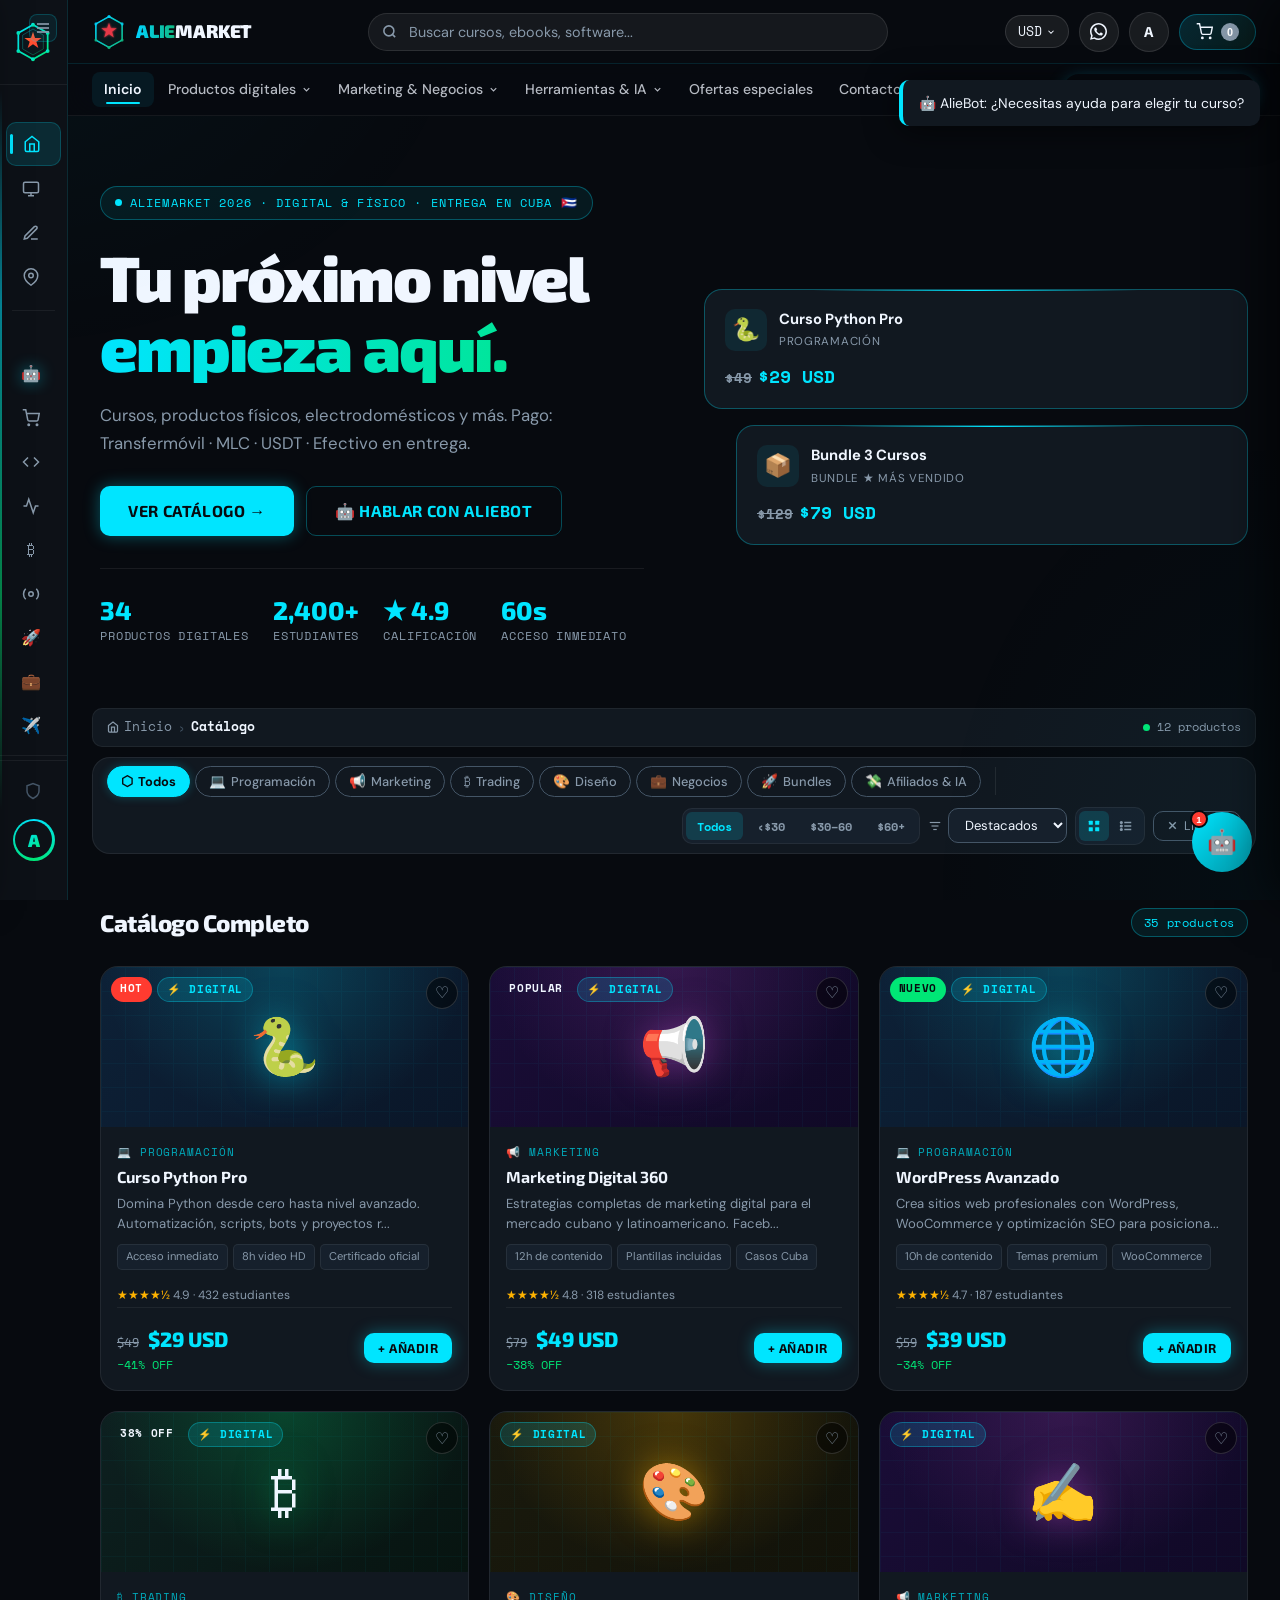
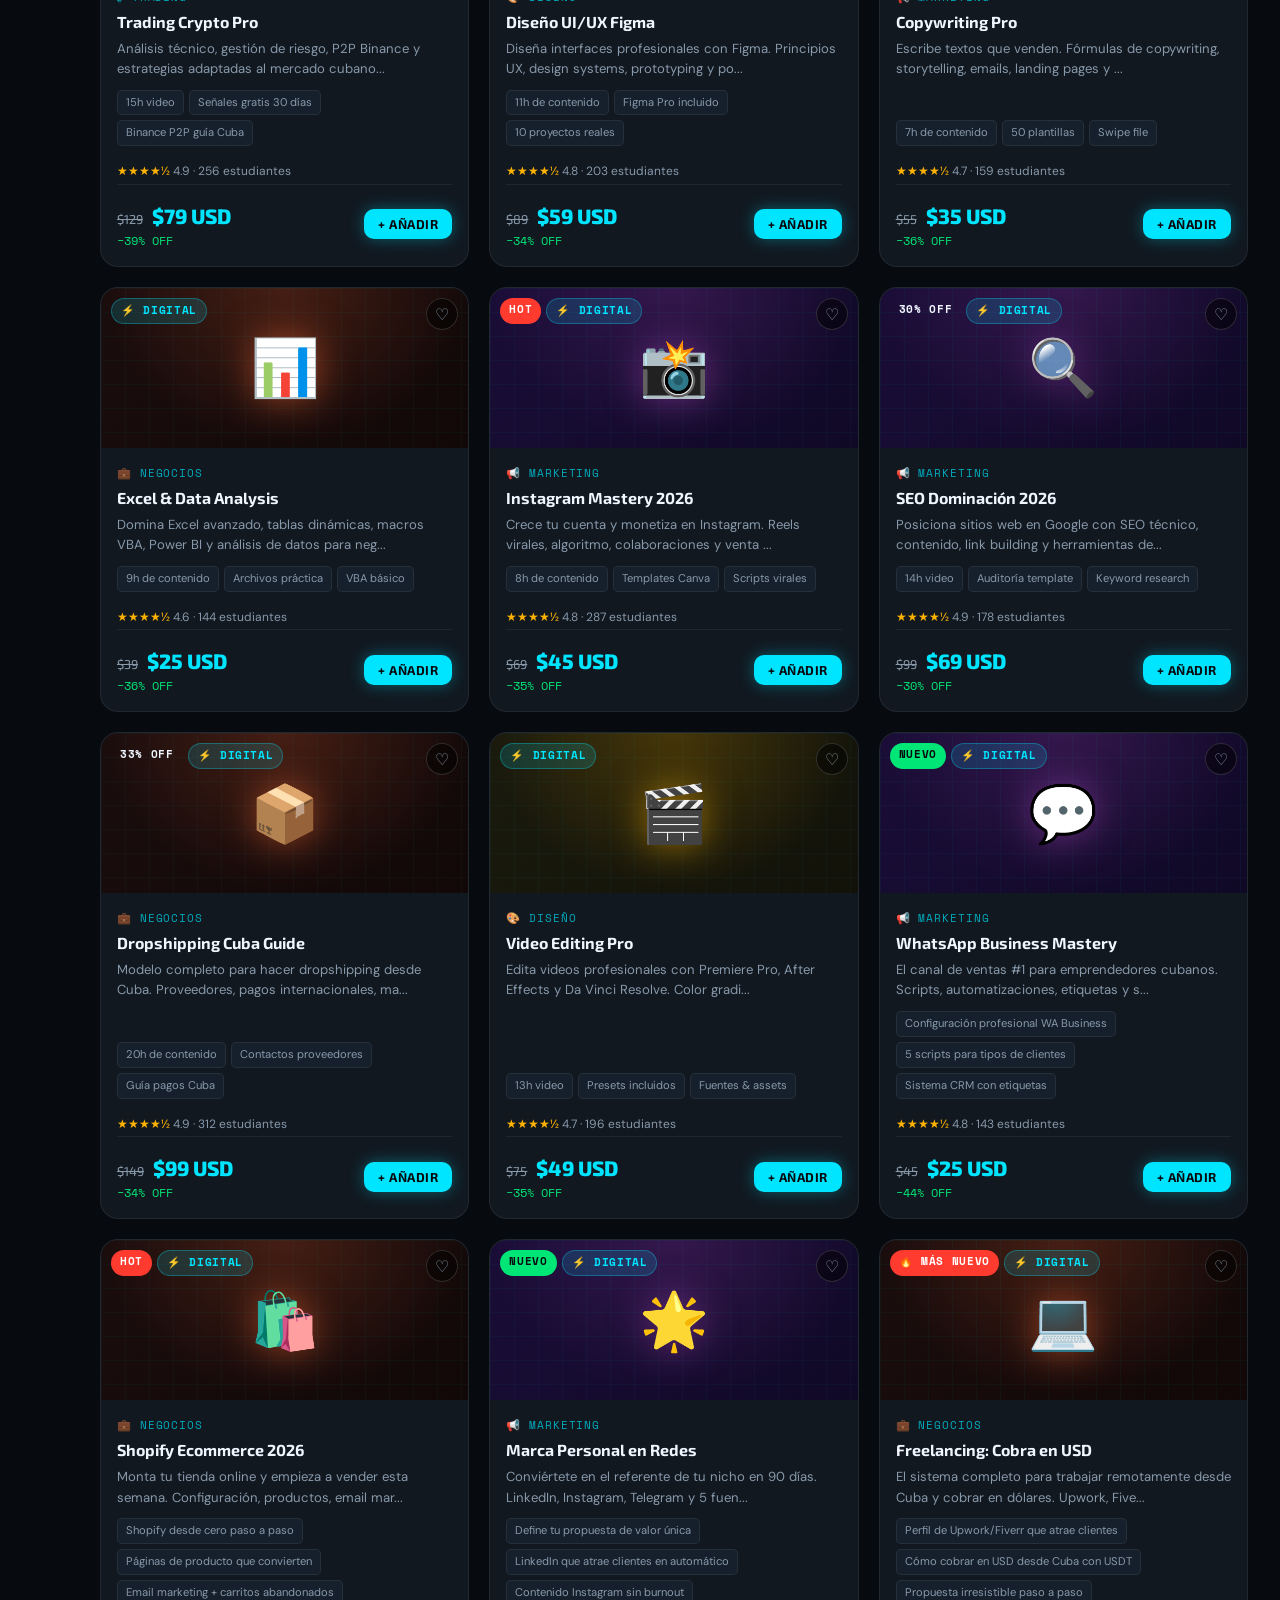
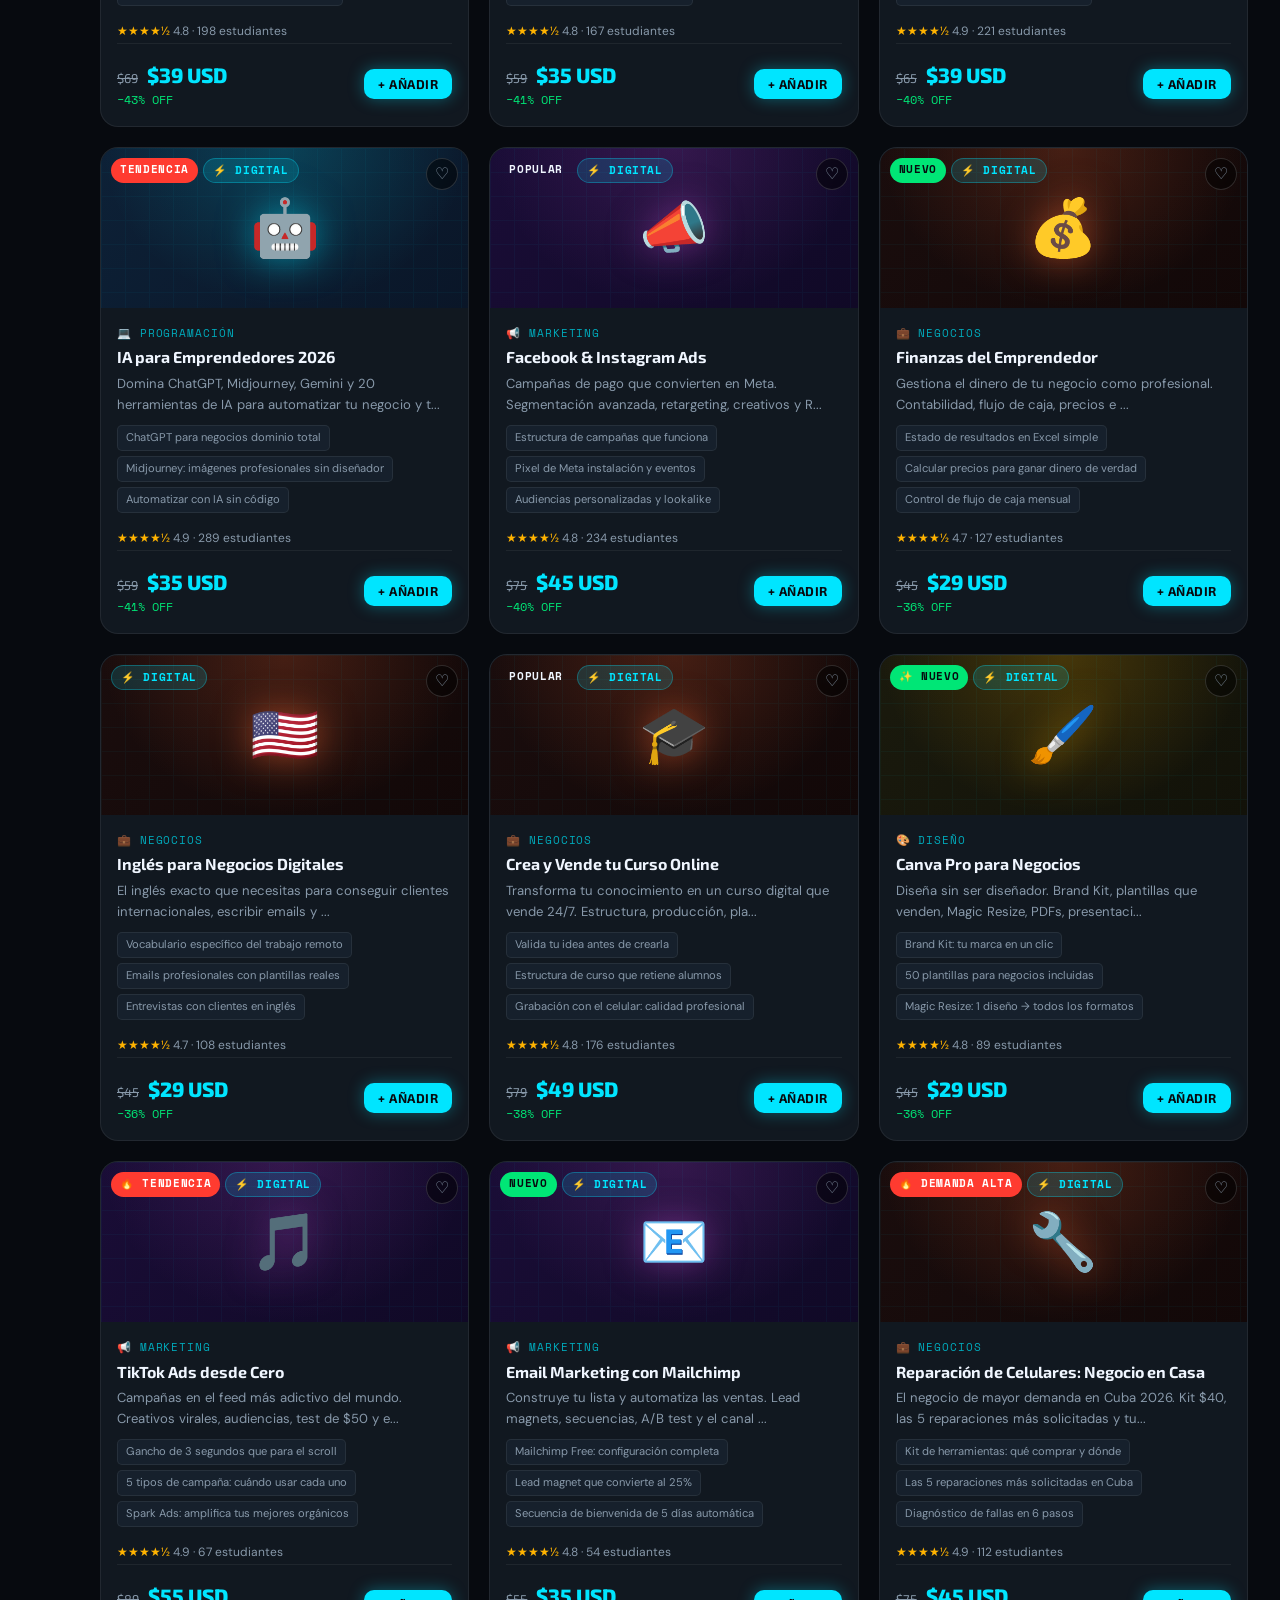
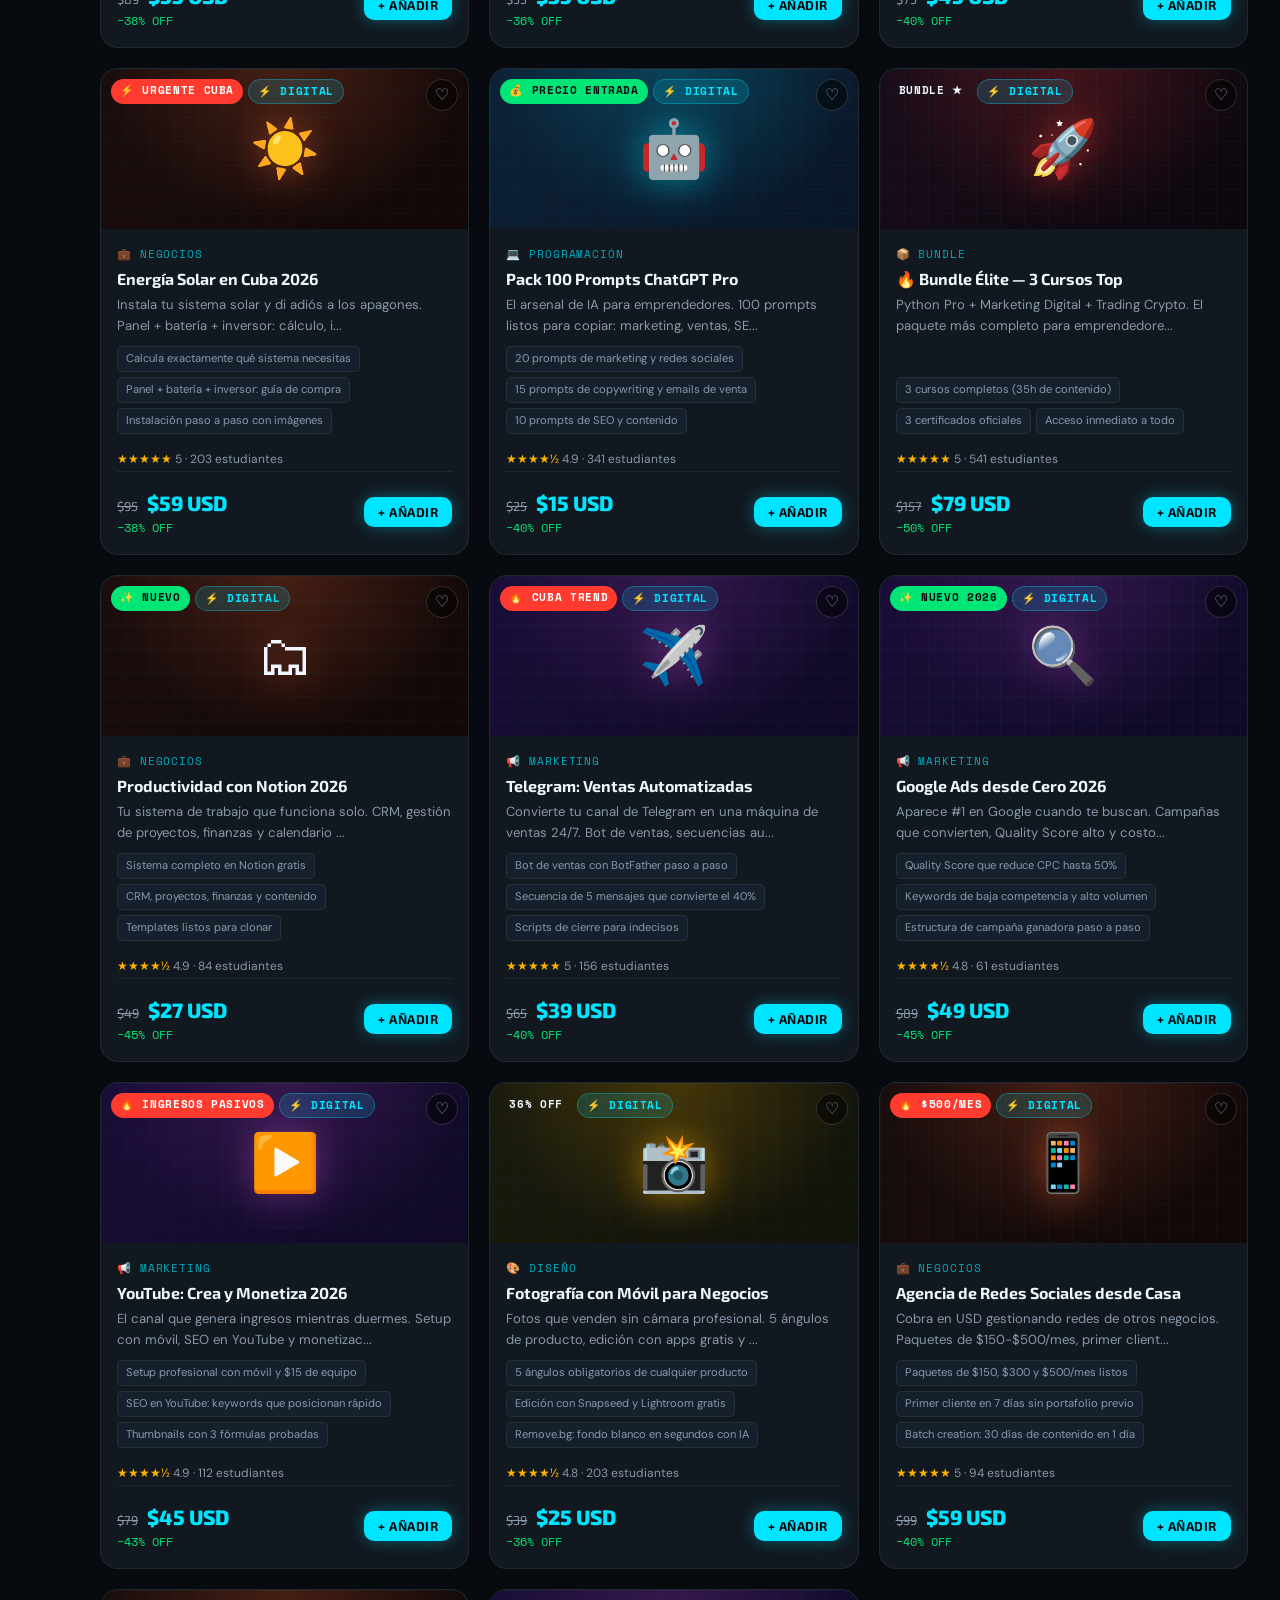
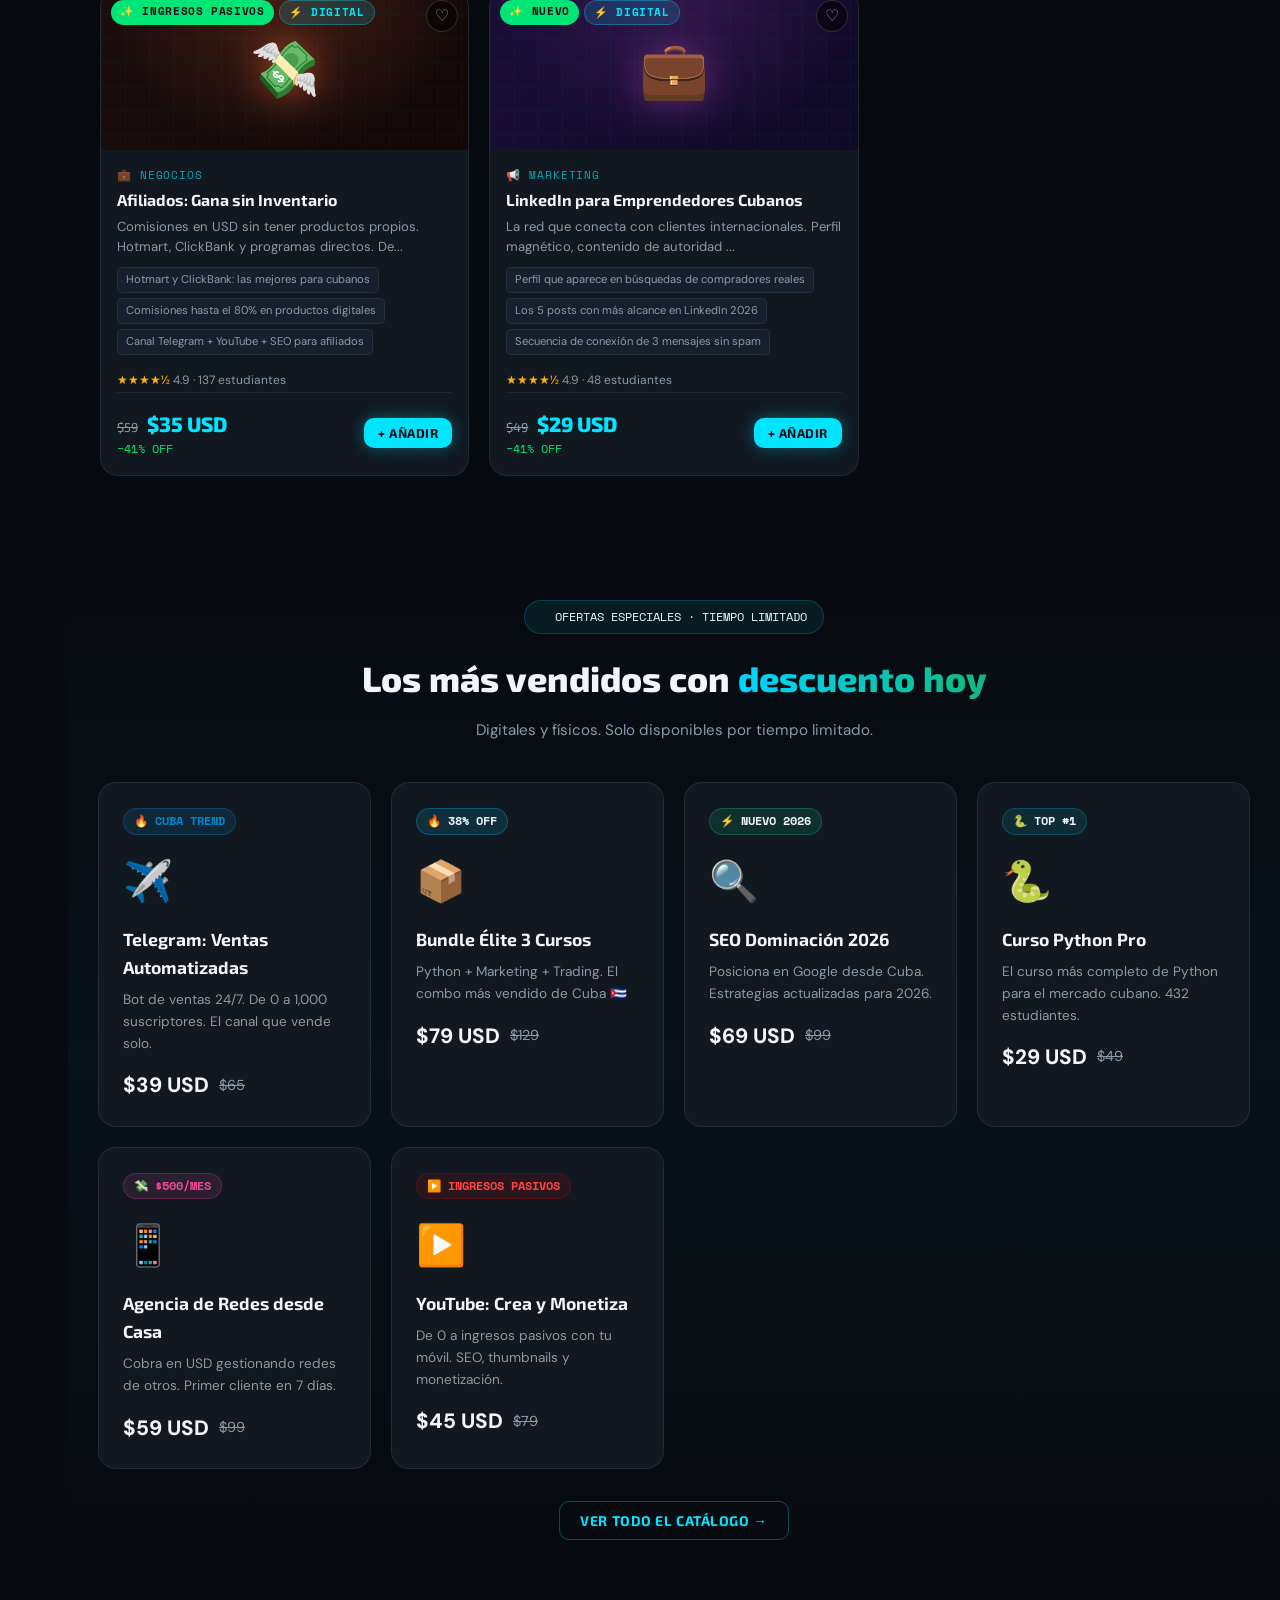
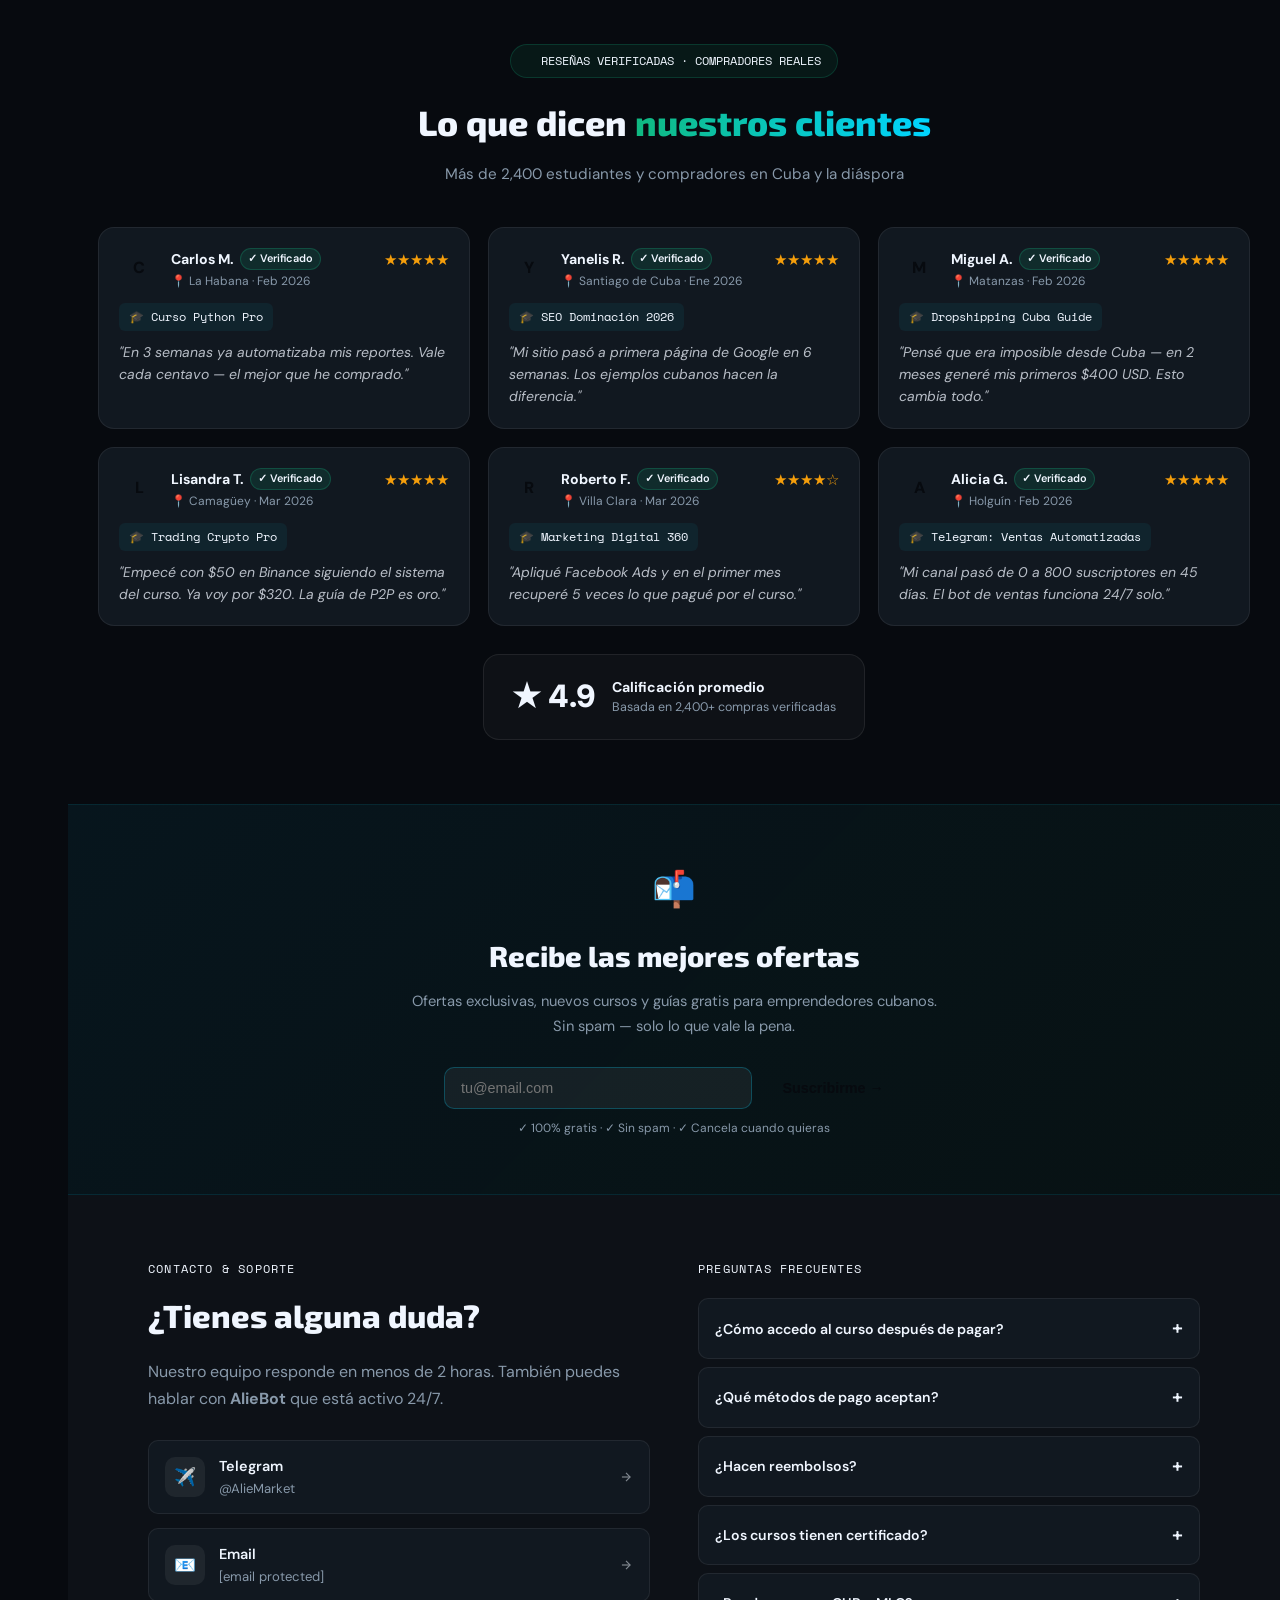
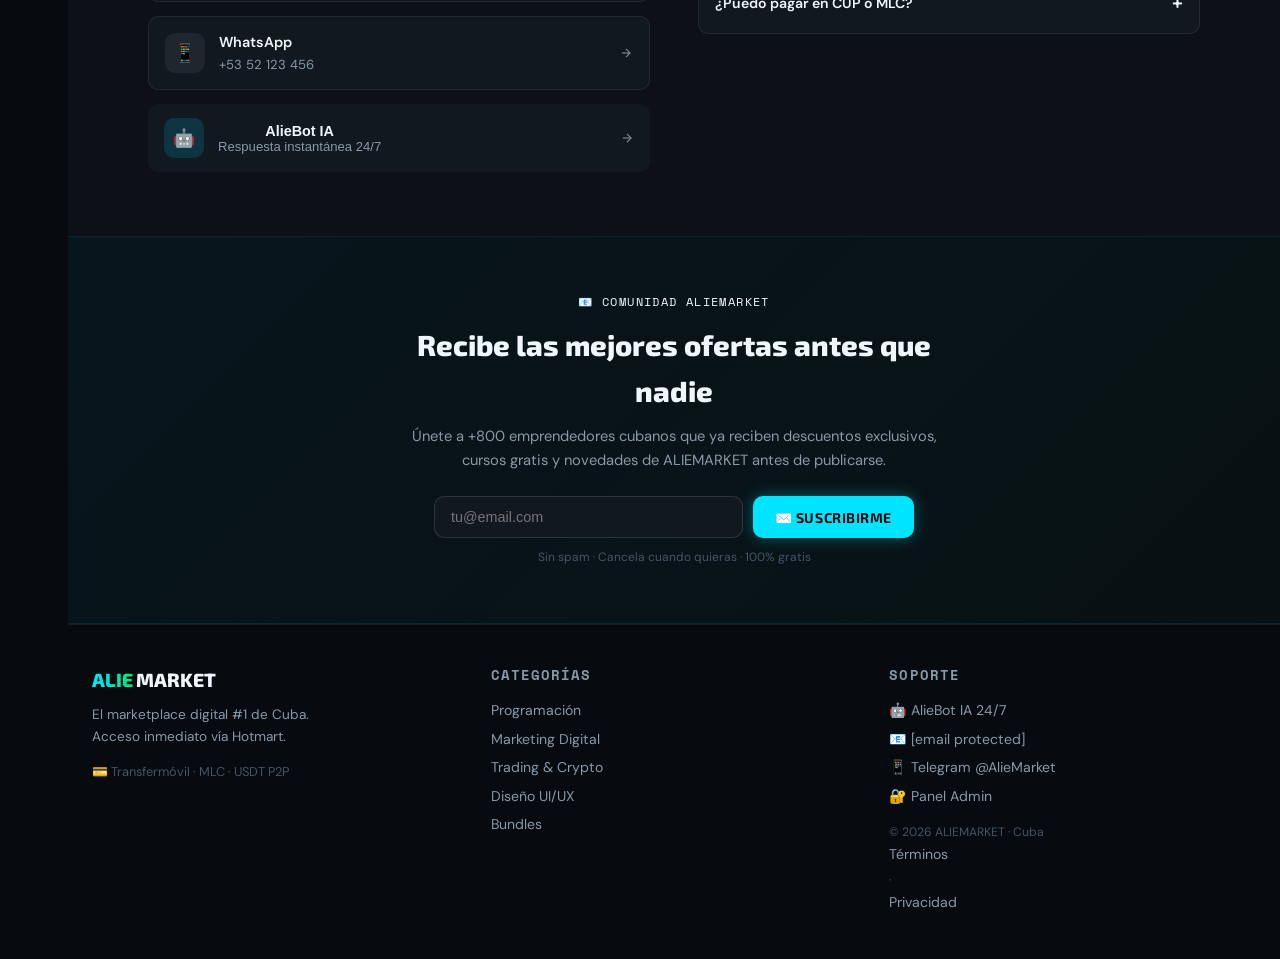
==== commit 6d35016b: "Add files via upload" ====
--- a/index.html
+++ b/index.html
@@ -5,68 +5,7 @@
   <meta name="viewport" content="width=device-width, initial-scale=1.0">
   <link rel="canonical" href="https://aliemarket.github.io/">
   <meta name="robots" content="index, follow">
-  <script type="application/ld+json">
-  {
-    "@context": "https://schema.org",
-    "@type": "Store",
-    "name": "ALIEMARKET",
-    "description": "Marketplace digital #1 de Cuba. Cursos, eBooks, plantillas y herramientas digitales premium.",
-    "url": "https://aliemarket.github.io",
-    "image": "https://aliemarket.github.io/logo-aliemarket.svg",
-    "priceRange": "$8 - $189 USD",
-    "currenciesAccepted": "USD, CUP, MLC",
-    "paymentAccepted": "Transfermóvil, MLC, USDT, Efectivo",
-    "availableLanguage": "Spanish",
-    "address": {
-      "@type": "PostalAddress",
-      "addressCountry": "CU"
-    },
-    "contactPoint": {
-      "@type": "ContactPoint",
-      "contactType": "customer support",
-      "availableLanguage": "Spanish"
-    }
-  }
-  </script>
-  <meta name="description" content="ALIEMARKET — El marketplace digital #1 de Cuba. 34 cursos y eBooks premium con acceso inmediato.">
-  <meta name="theme-color" content="#00E5FF">
-  <link rel="manifest" href="manifest.json">
-  <link rel="apple-touch-icon" href="logo-aliemarket.svg">
-  <meta name="mobile-web-app-capable" content="yes">
-  <meta name="apple-mobile-web-app-capable" content="yes">
-  <meta name="apple-mobile-web-app-title" content="ALIEMARKET">
-  <!-- SEO & Open Graph -->
-  <meta name="keywords" content="cursos digitales Cuba, marketing digital Cuba, Python Cuba, ALIEMARKET, tienda digital Cuba">
-  <meta name="author" content="ALIEMARKET">
-  <meta property="og:title" content="ALIEMARKET — Marketplace Digital & Físico #1 Cuba 2026">
-  <meta property="og:description" content="Cursos, eBooks y software premium. Acceso inmediato vía Hotmart. Pagos: Transfermóvil, MLC, USDT P2P.">
-  <meta property="og:type" content="website">
-  <meta property="og:url" content="https://aliemarket.github.io">
-  <link rel="canonical" href="https://aliemarket.github.io/">
-  <meta name="robots" content="index, follow">
-  <script type="application/ld+json">
-  {
-    "@context": "https://schema.org",
-    "@type": "Store",
-    "name": "ALIEMARKET",
-    "description": "Marketplace digital #1 de Cuba. Cursos, eBooks, plantillas y herramientas digitales premium.",
-    "url": "https://aliemarket.github.io",
-    "image": "https://aliemarket.github.io/logo-aliemarket.svg",
-    "priceRange": "$8 - $189 USD",
-    "currenciesAccepted": "USD, CUP, MLC",
-    "paymentAccepted": "Transfermóvil, MLC, USDT, Efectivo",
-    "availableLanguage": "Spanish",
-    "address": {
-      "@type": "PostalAddress",
-      "addressCountry": "CU"
-    },
-    "contactPoint": {
-      "@type": "ContactPoint",
-      "contactType": "customer support",
-      "availableLanguage": "Spanish"
-    }
-  }
-  </script>
+
   <meta property="og:image" content="https://aliemarket.github.io/og-image.png">
   <meta name="twitter:card" content="summary_large_image">
   <meta name="twitter:title" content="ALIEMARKET — Tienda Digital #1 Cuba">
@@ -75,23 +14,8 @@
   <title>ALIEMARKET — Cursos Digitales #1 Cuba 2026</title>
   <link rel="icon" type="image/svg+xml" href="data:image/svg+xml,%3Csvg viewBox='0 0 44 44' fill='none' xmlns='http://www.w3.org/2000/svg'%3E%3Cdefs%3E%3ClinearGradient id='g' x1='0%25' y1='0%25' x2='100%25' y2='100%25'%3E%3Cstop offset='0%25' stop-color='%2300E5FF'/%3E%3Cstop offset='100%25' stop-color='%2300E676'/%3E%3C/linearGradient%3E%3C/defs%3E%3Cpolygon points='22,2 39,11.5 39,32.5 22,42 5,32.5 5,11.5' stroke='url(%23g)' stroke-width='2' fill='none'/%3E%3Cpolygon points='22,10 24.35,17.25 32,17.25 25.85,21.75 28.2,29 22,24.5 15.8,29 18.15,21.75 12,17.25 19.65,17.25' fill='%23FF3B30'/%3E%3C/svg%3E">
   <link rel="stylesheet" href="styles.css">
-  <!-- Google Analytics 4 — reemplaza G-XXXXXXXXXX con tu ID real -->
-  <script async src="https://www.googletagmanager.com/gtag/js?id=G-XXXXXXXXXX"></script>
-  <script>
-    window.dataLayer = window.dataLayer || [];
-    function gtag(){dataLayer.push(arguments);}
-    gtag('js', new Date());
-    gtag('config', 'G-XXXXXXXXXX');
-  </script>
-  <!-- Meta Pixel — reemplaza TU_PIXEL_ID con tu ID real de Meta -->
-  <script>
-    !function(f,b,e,v,n,t,s){if(f.fbq)return;n=f.fbq=function(){n.callMethod?
-    n.callMethod.apply(n,arguments):n.queue.push(arguments)};if(!f._fbq)f._fbq=n;
-    n.push=n;n.loaded=!0;n.version='2.0';n.queue=[];t=b.createElement(e);t.async=!0;
-    t.src=v;s=b.getElementsByTagName(e)[0];s.parentNode.insertBefore(t,s)}(window,
-    document,'script','https://connect.facebook.net/en_US/fbevents.js');
-    fbq('init','TU_PIXEL_ID');fbq('track','PageView');
-  </script>
+  <!-- Google Analytics 4: reemplaza G-XXXXXXXXXX con tu ID real en analytics.google.com -->
+  <!-- Meta Pixel: reemplaza TU_PIXEL_ID con tu ID en business.facebook.com/events -->
 
   <!-- ── GOOGLE ANALYTICS 4 ────────────────────────────────
        CONFIGURAR: reemplaza G-XXXXXXXXXX con tu ID de GA4
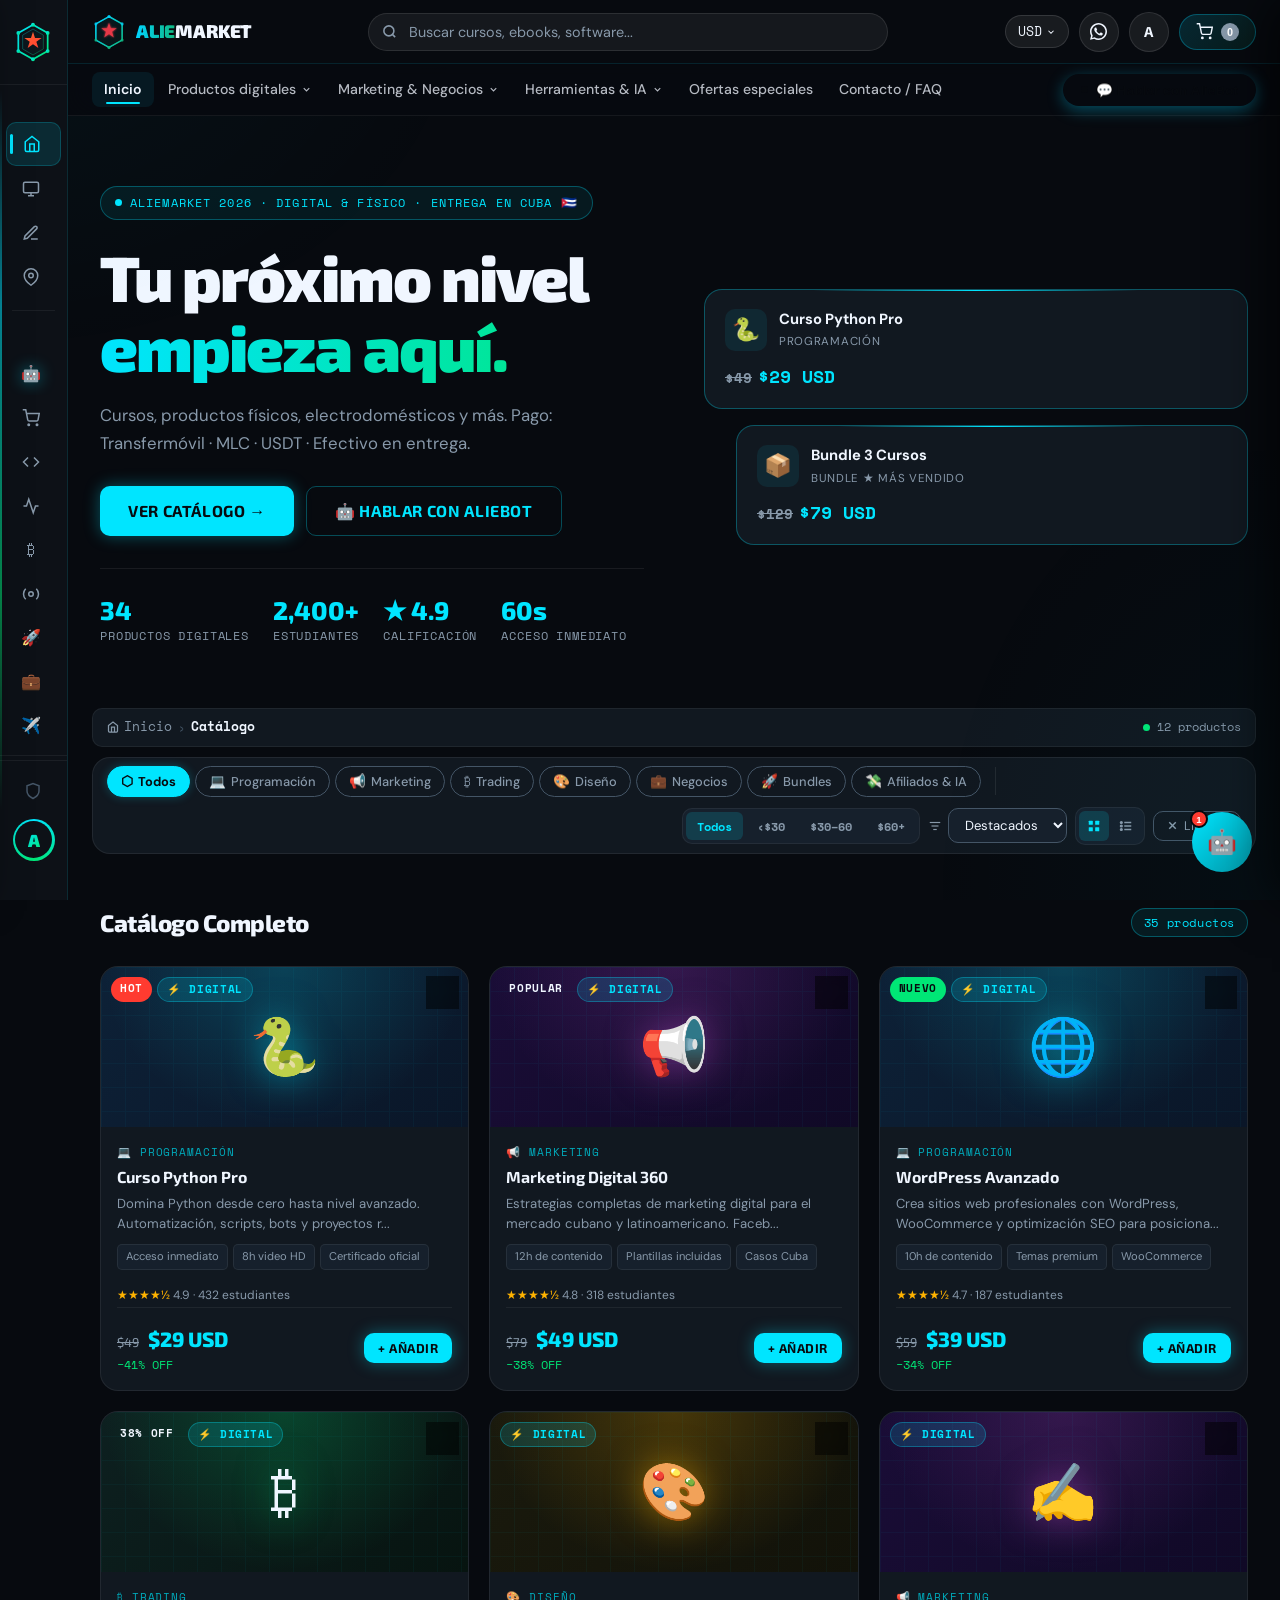
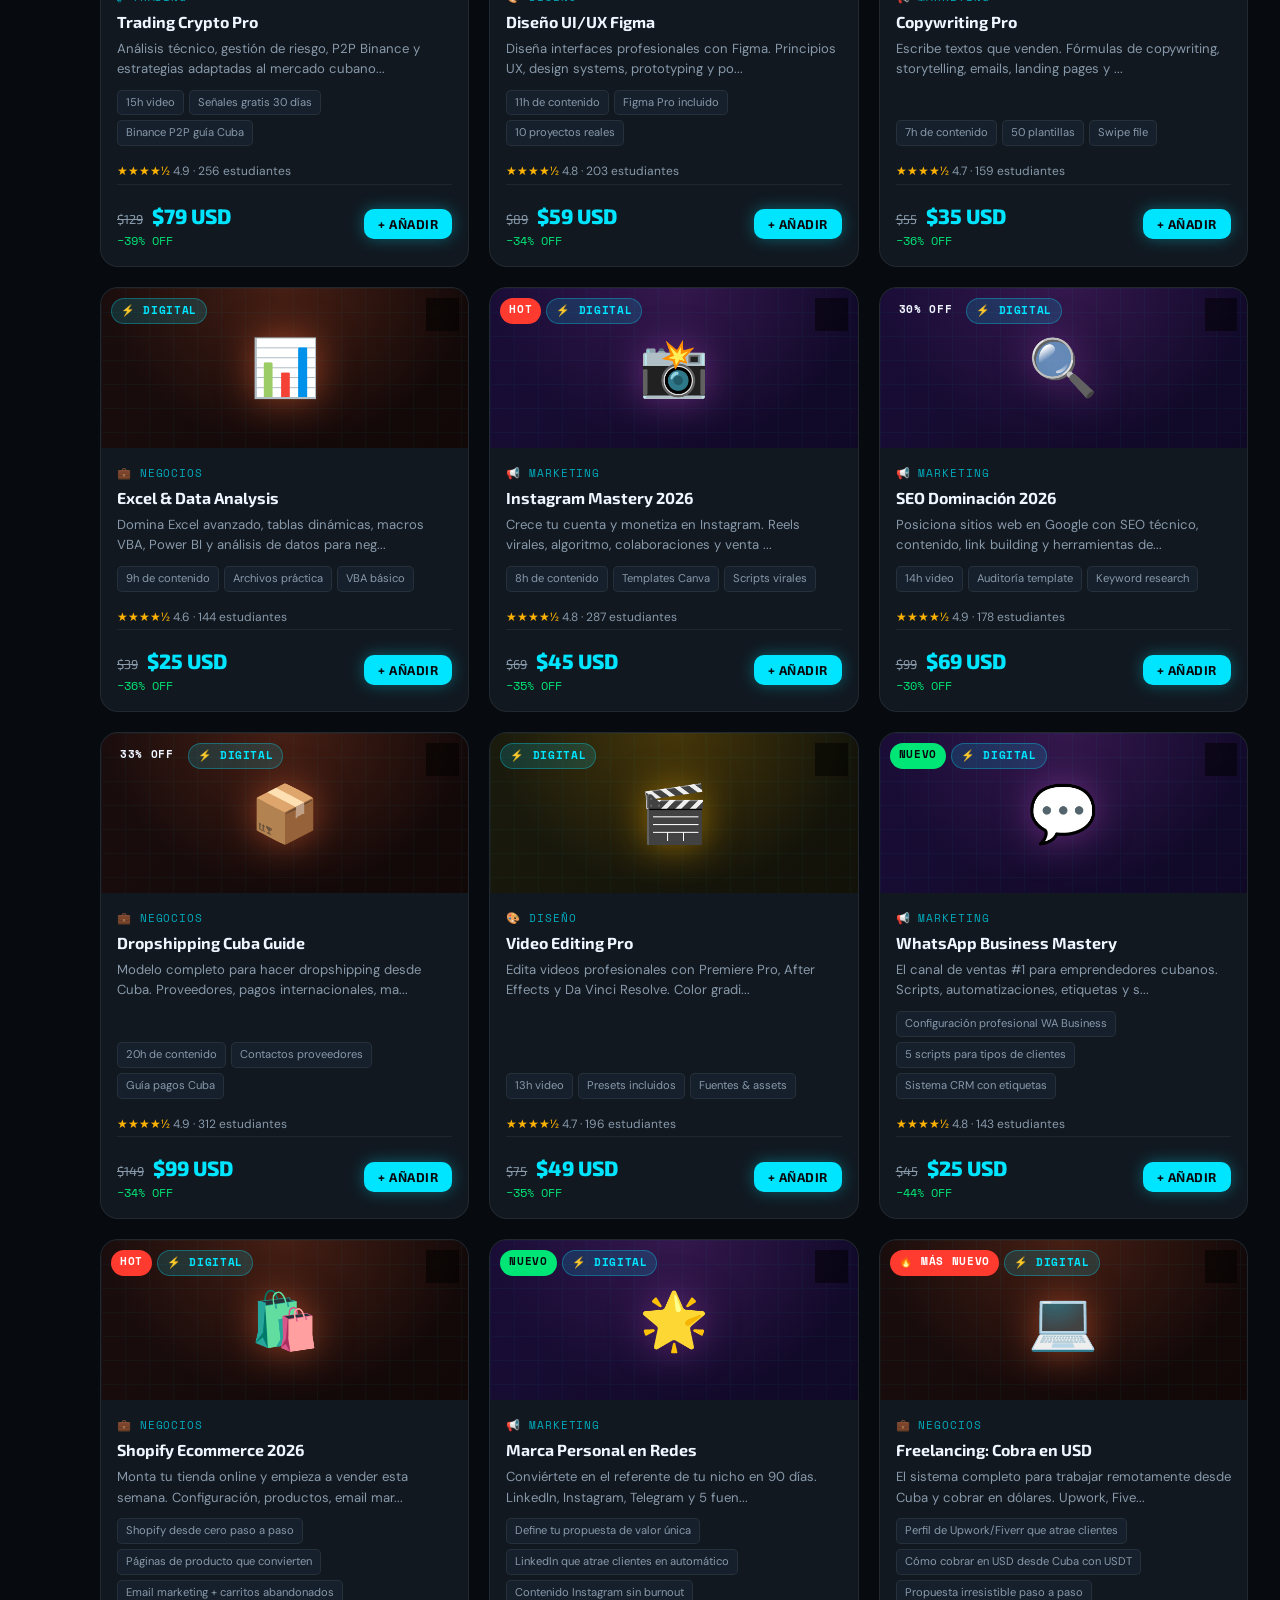
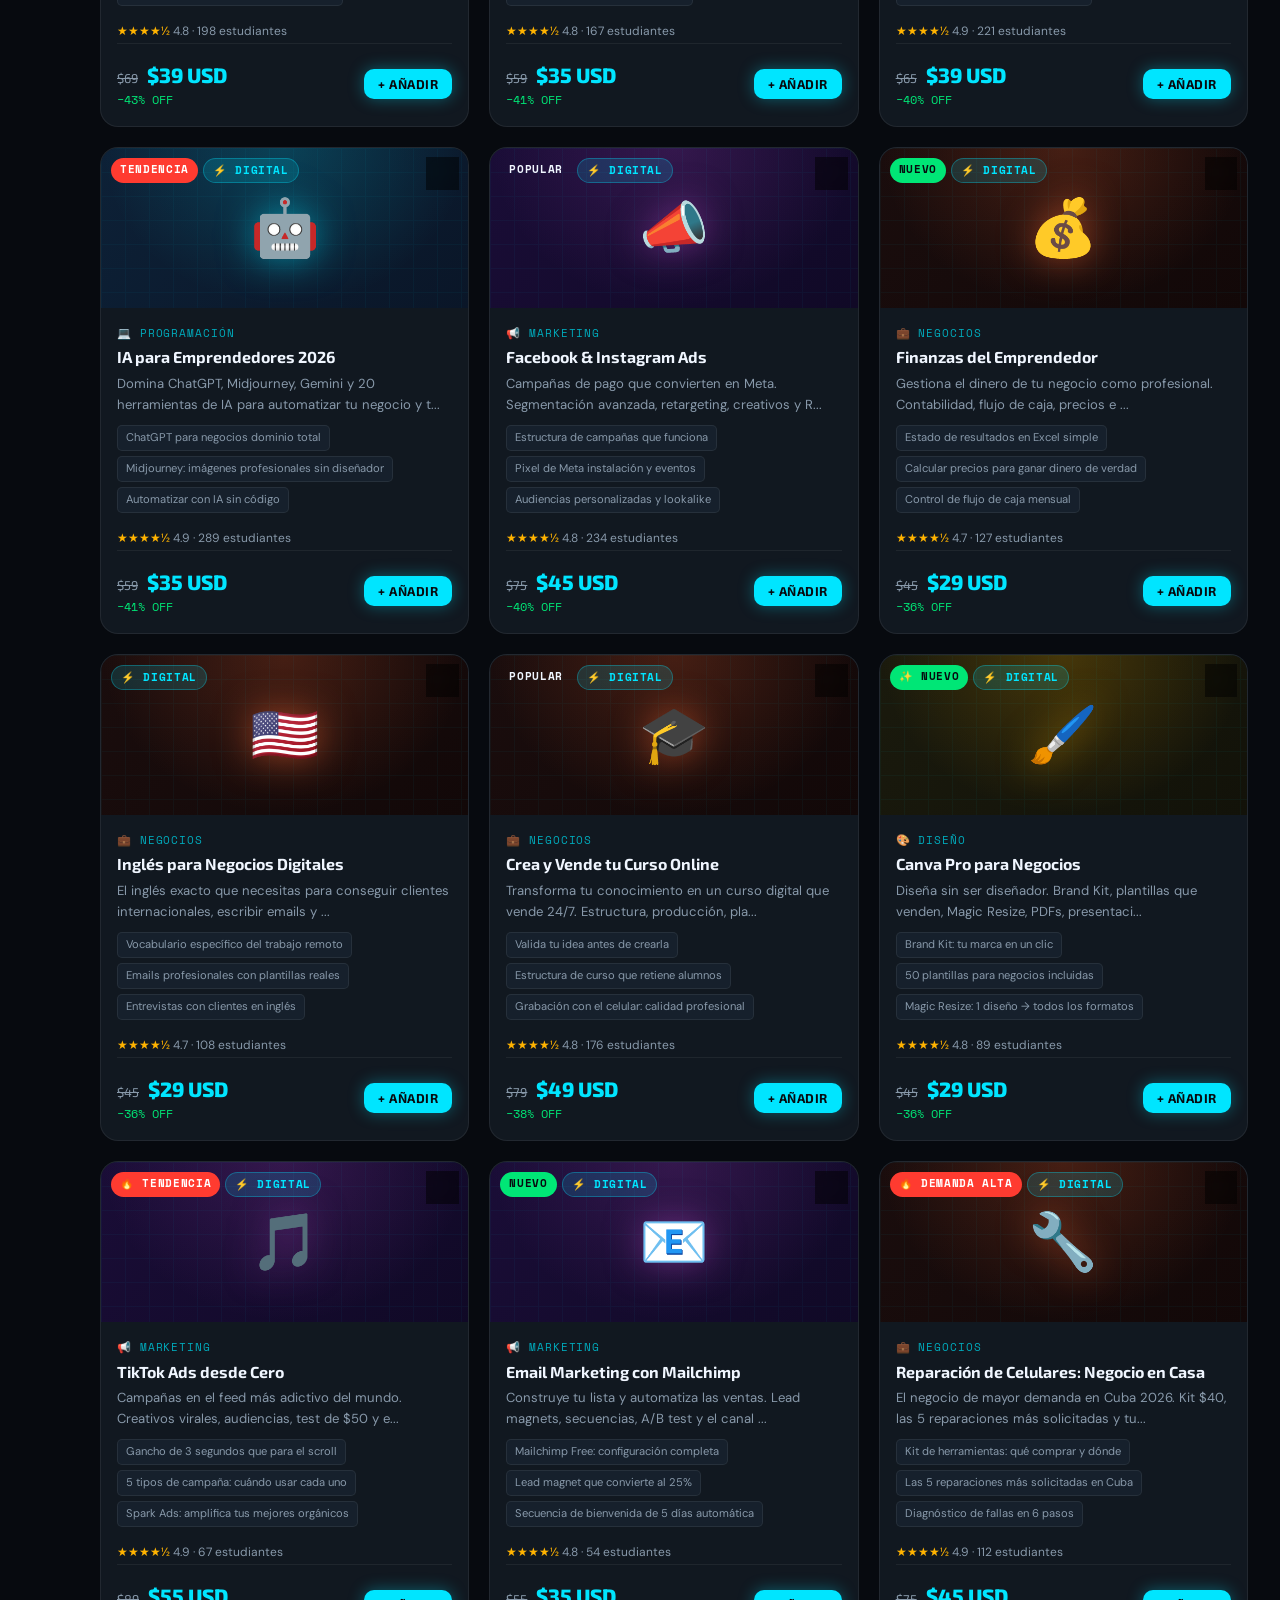
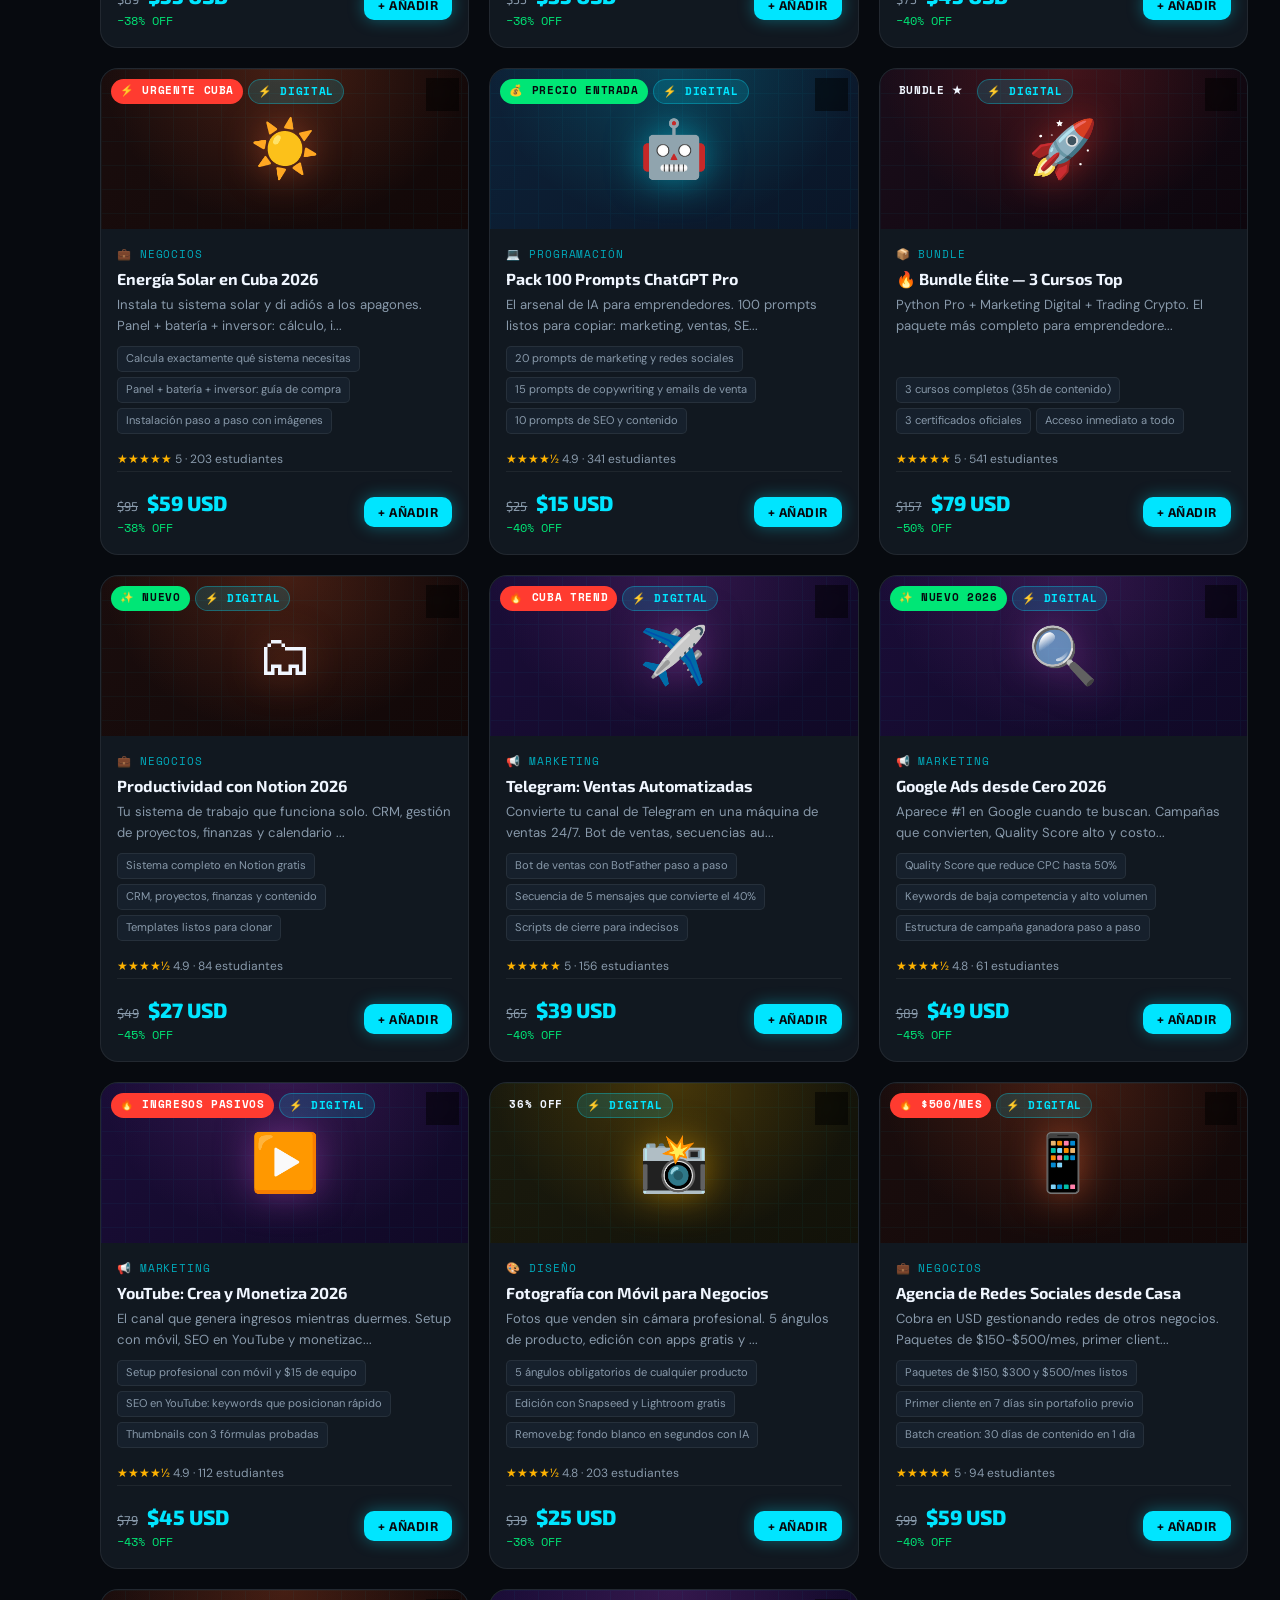
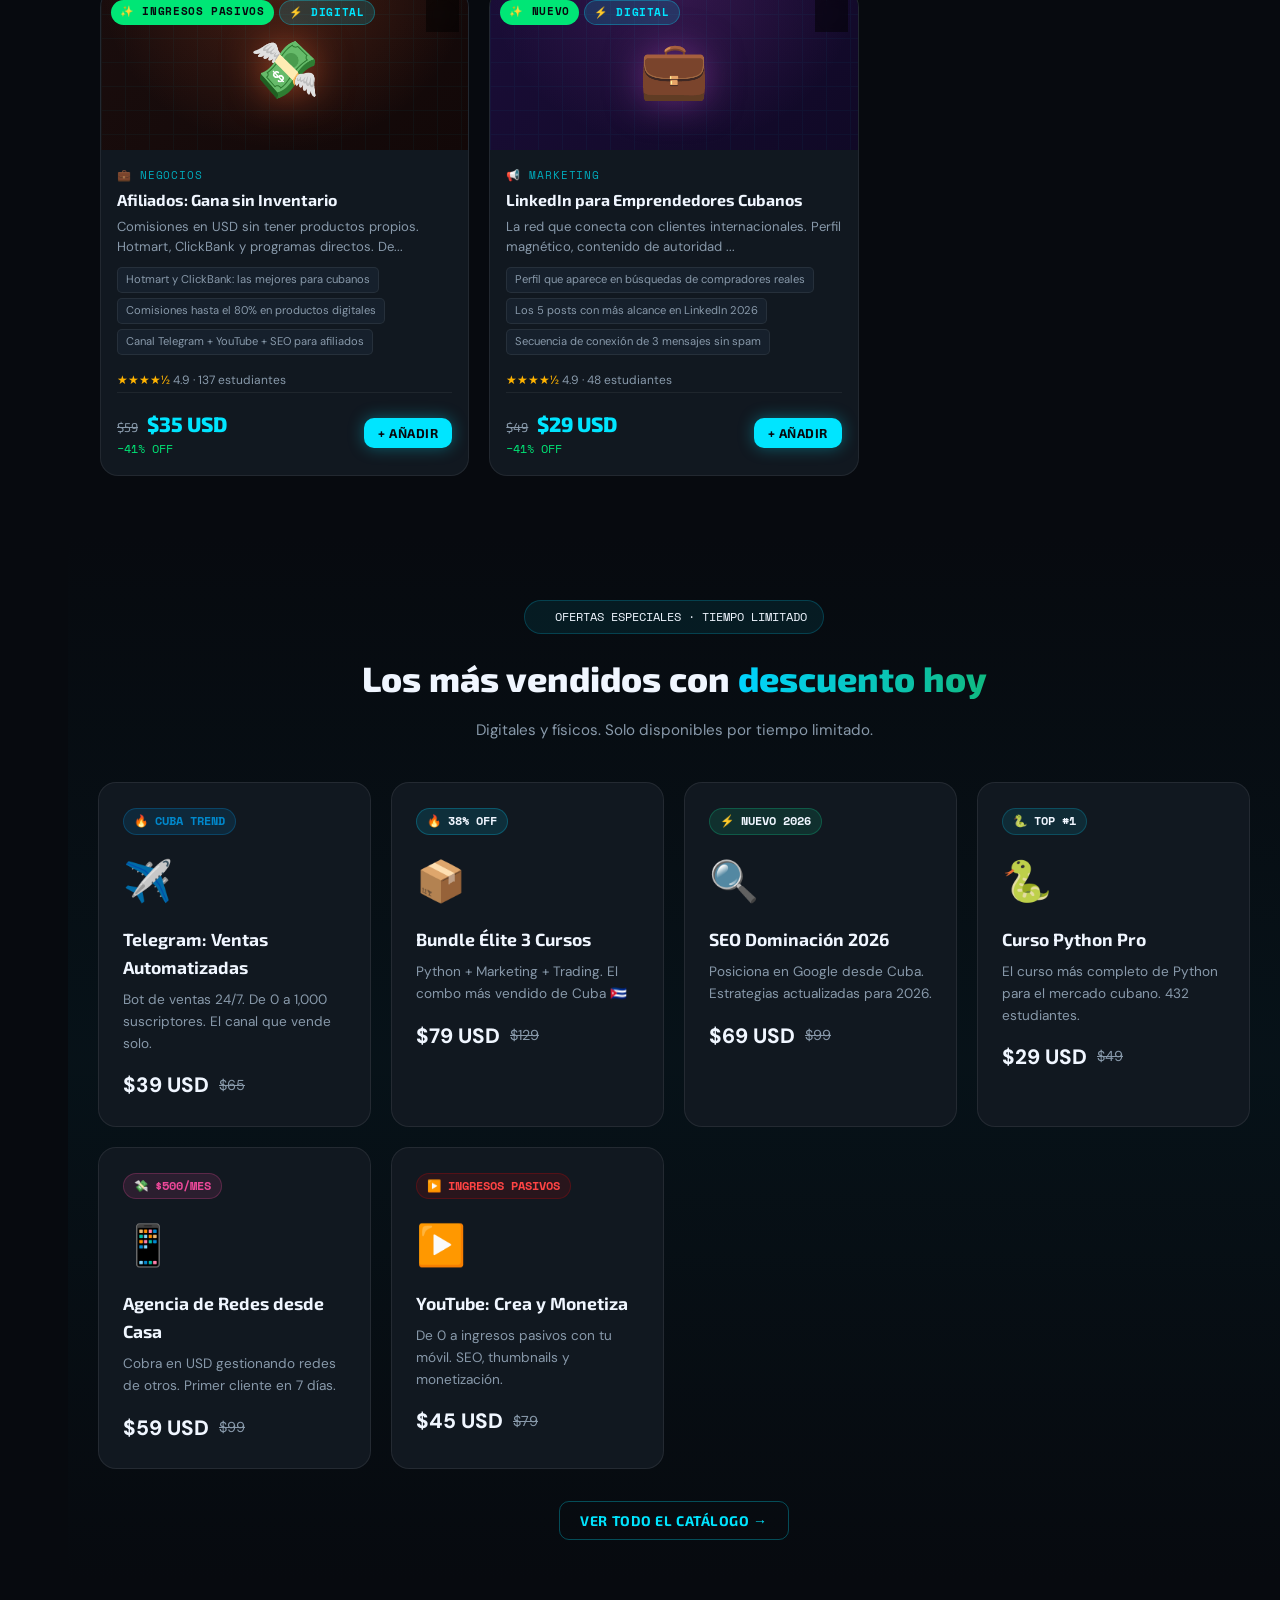
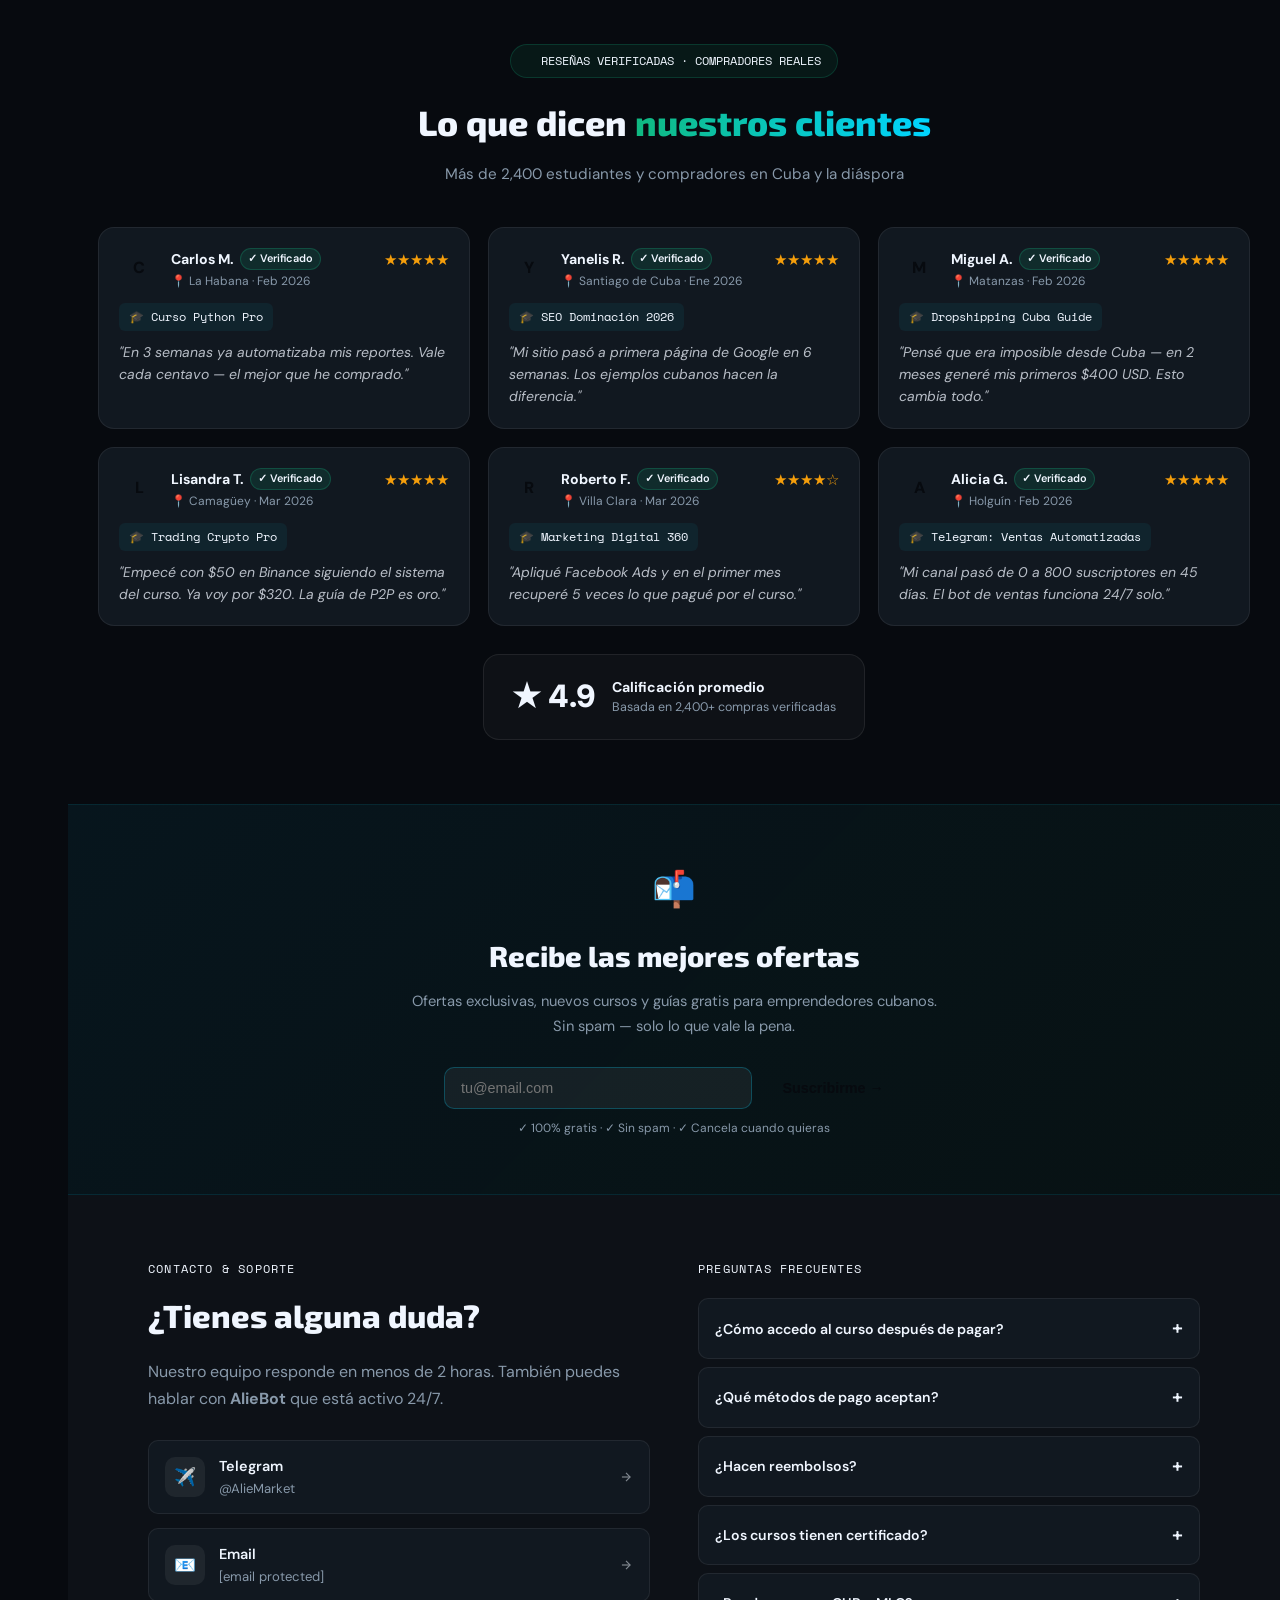
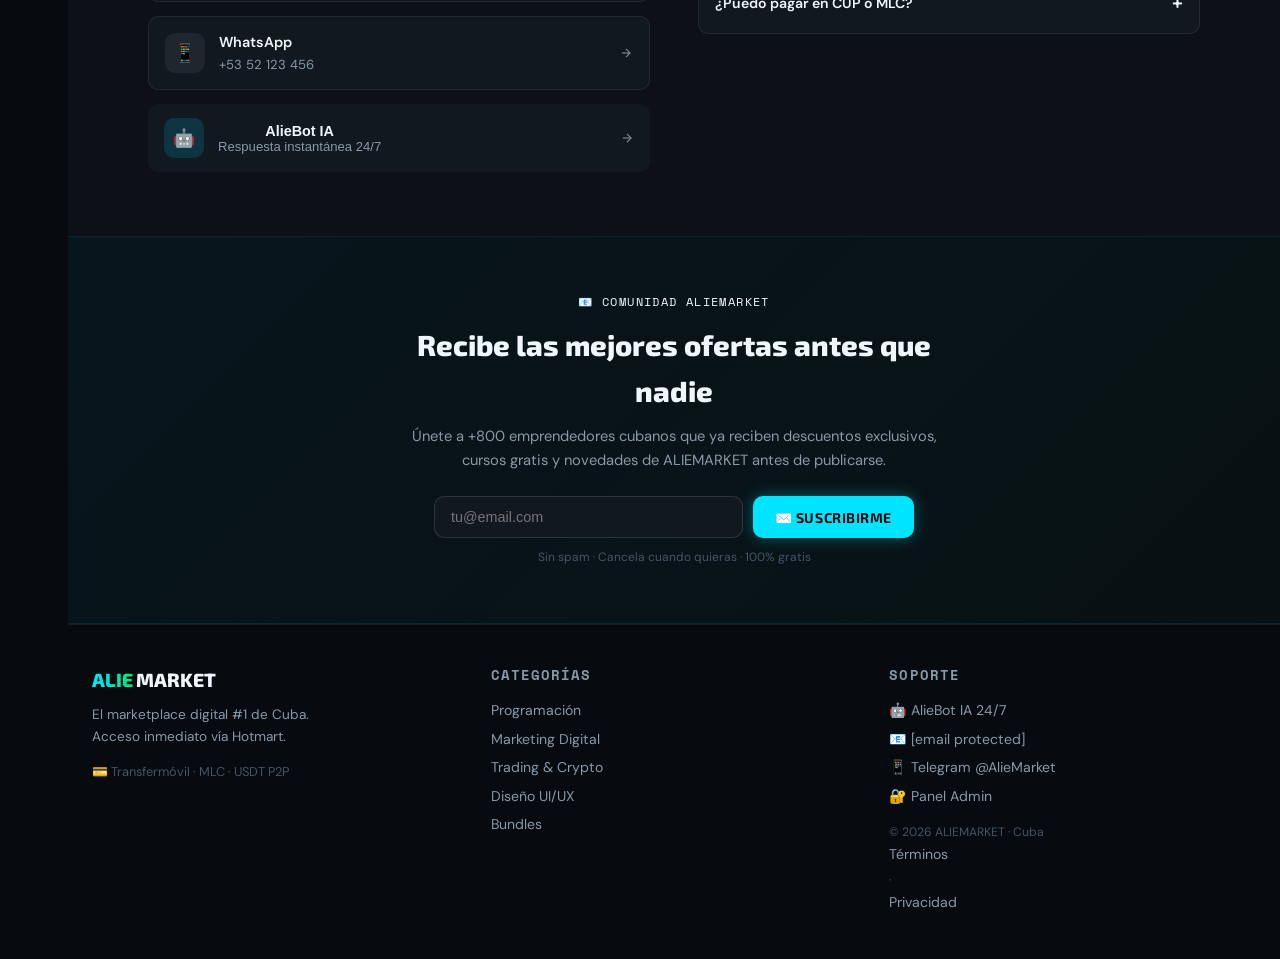
==== commit 719288bd: "Add files via upload" ====
--- a/index.html
+++ b/index.html
@@ -52,11 +52,6 @@
 <aside id="alie-sidebar" class="alie-sidebar">
 
   <!-- Toggle (colapsar/expandir) -->
-  <button class="sidebar-toggle" id="sidebar-toggle" onclick="toggleSidebar()" title="Expandir/Colapsar">
-    <svg class="toggle-icon-open"  width="16" height="16" viewBox="0 0 24 24" fill="none" stroke="currentColor" stroke-width="2.5"><line x1="3" y1="12" x2="21" y2="12"/><line x1="3" y1="6"  x2="21" y2="6"/><line x1="3" y1="18" x2="21" y2="18"/></svg>
-    <svg class="toggle-icon-close" width="16" height="16" viewBox="0 0 24 24" fill="none" stroke="currentColor" stroke-width="2.5"><line x1="18" y1="6" x2="6" y2="18"/><line x1="6" y1="6" x2="18" y2="18"/></svg>
-  </button>
-
   <!-- Branding ALIE -->
   <div class="sidebar-brand">
     <div class="sidebar-logo">
@@ -1133,12 +1128,12 @@
 
 // ── Menú móvil ───────────────────────────────────────────
 function toggleMobileMenu() {
-  document.getElementById('nav-mobile-menu').classList.toggle('open');
-  document.getElementById('nav-hamburger').classList.toggle('open');
+  document.getElementById('mobile-nav-drawer').classList.toggle('open');
+  document.getElementById('mobile-menu-btn').classList.toggle('open');
 }
 function closeMobileMenu() {
-  document.getElementById('nav-mobile-menu').classList.remove('open');
-  document.getElementById('nav-hamburger').classList.remove('open');
+  document.getElementById('mobile-nav-drawer').classList.remove('open');
+  document.getElementById('mobile-menu-btn').classList.remove('open');
 }
 
 // ── Navbar sombra al hacer scroll ───────────────────────
@@ -1148,7 +1143,7 @@
 
 // ── Logo doble-clic abre admin ───────────────────────────
 let clickCount = 0, clickTimer;
-document.getElementById('nav-logo-btn').addEventListener('click', e => {
+document.getElementById('topbar-logo-btn')?.addEventListener('click', e => {
   e.preventDefault();
   clickCount++;
   clearTimeout(clickTimer);
--- a/styles.css
+++ b/styles.css
@@ -1988,16 +1988,8 @@
     box-shadow: 4px 0 40px rgba(0,0,0,0.8);
   }
 
-  /* Botón toggle flotante en móvil */
-  .sidebar-toggle {
-    position: fixed; left: 12px; top: 14px; z-index: 960;
-    background: var(--black-mid);
-    border: 1px solid var(--cyan-border);
-    box-shadow: 0 4px 20px rgba(0,0,0,0.6);
-  }
-  .alie-sidebar.expanded .sidebar-toggle {
-    left: calc(var(--sb-w-exp) - 42px);
-  }
+  /* Sidebar toggle oculto en móvil */
+  .sidebar-toggle { display: none !important; }
 
   #navbar { left: 0 !important; }
 }
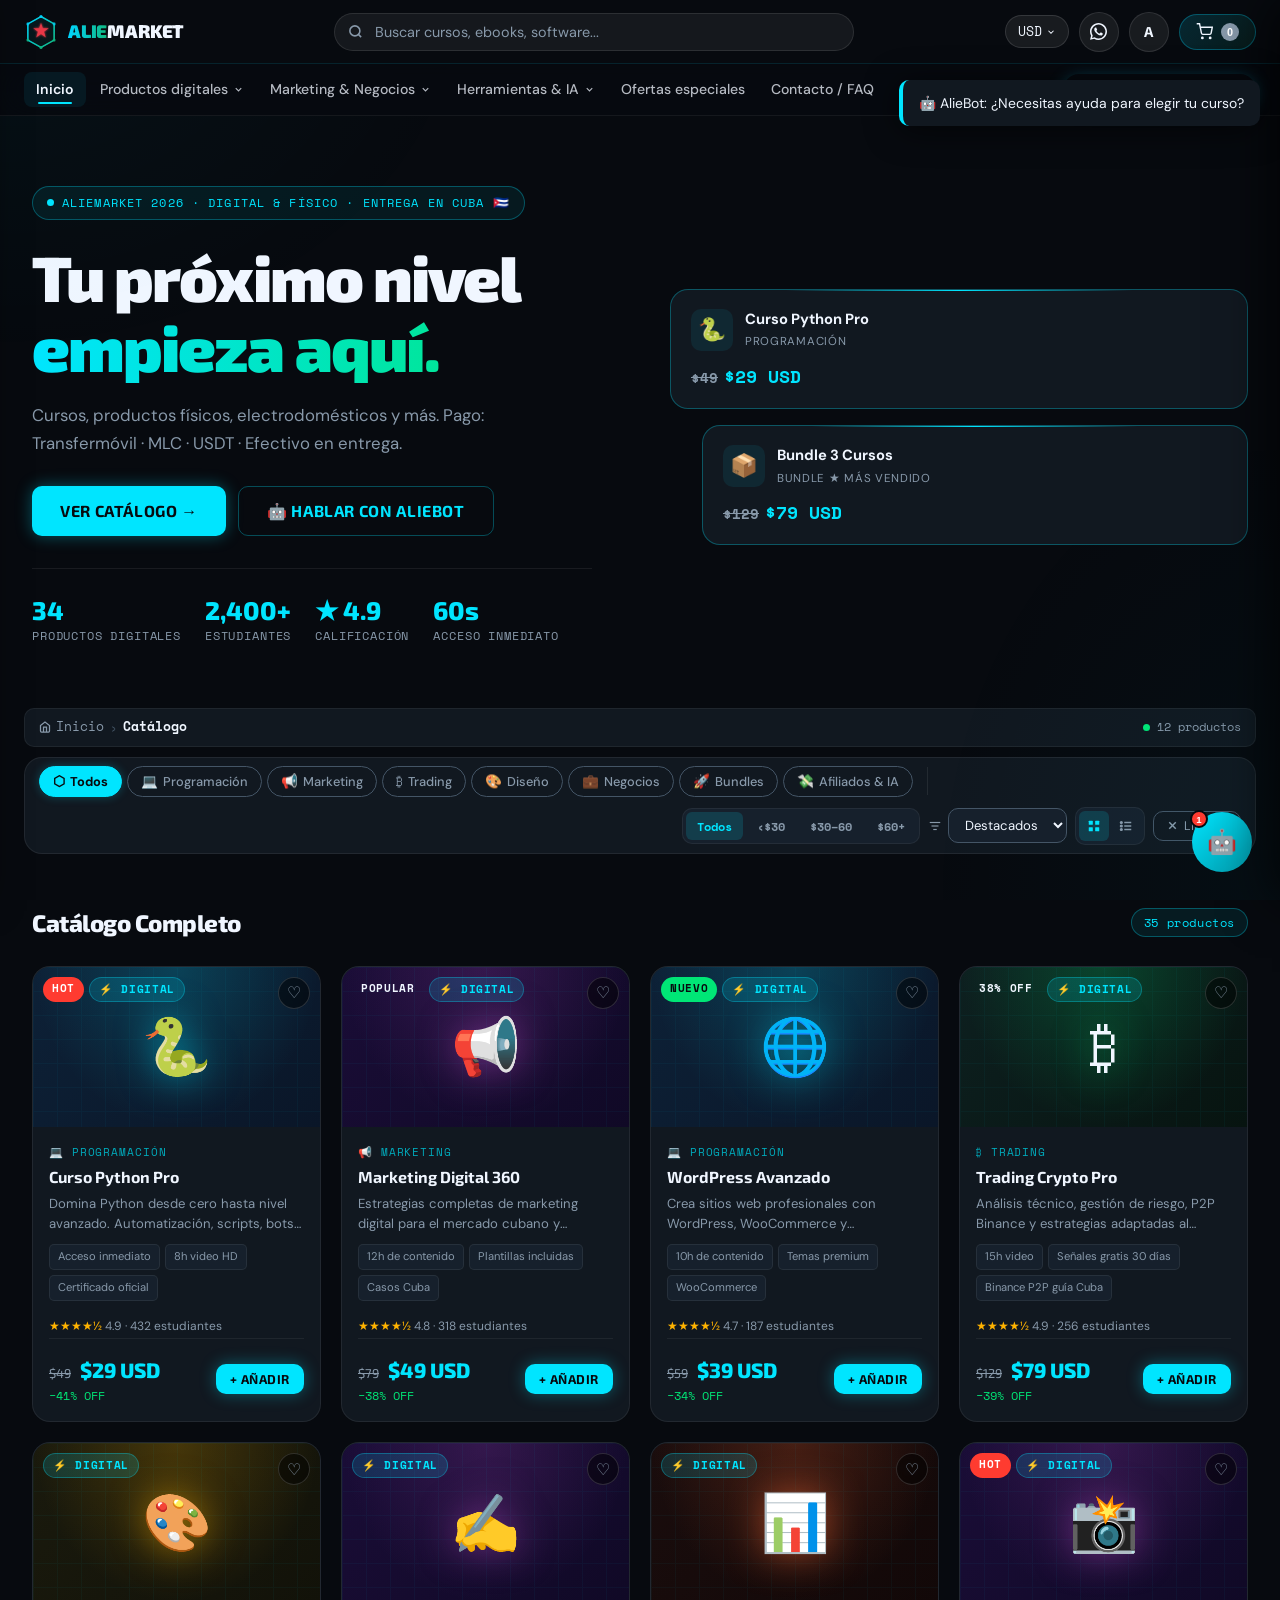
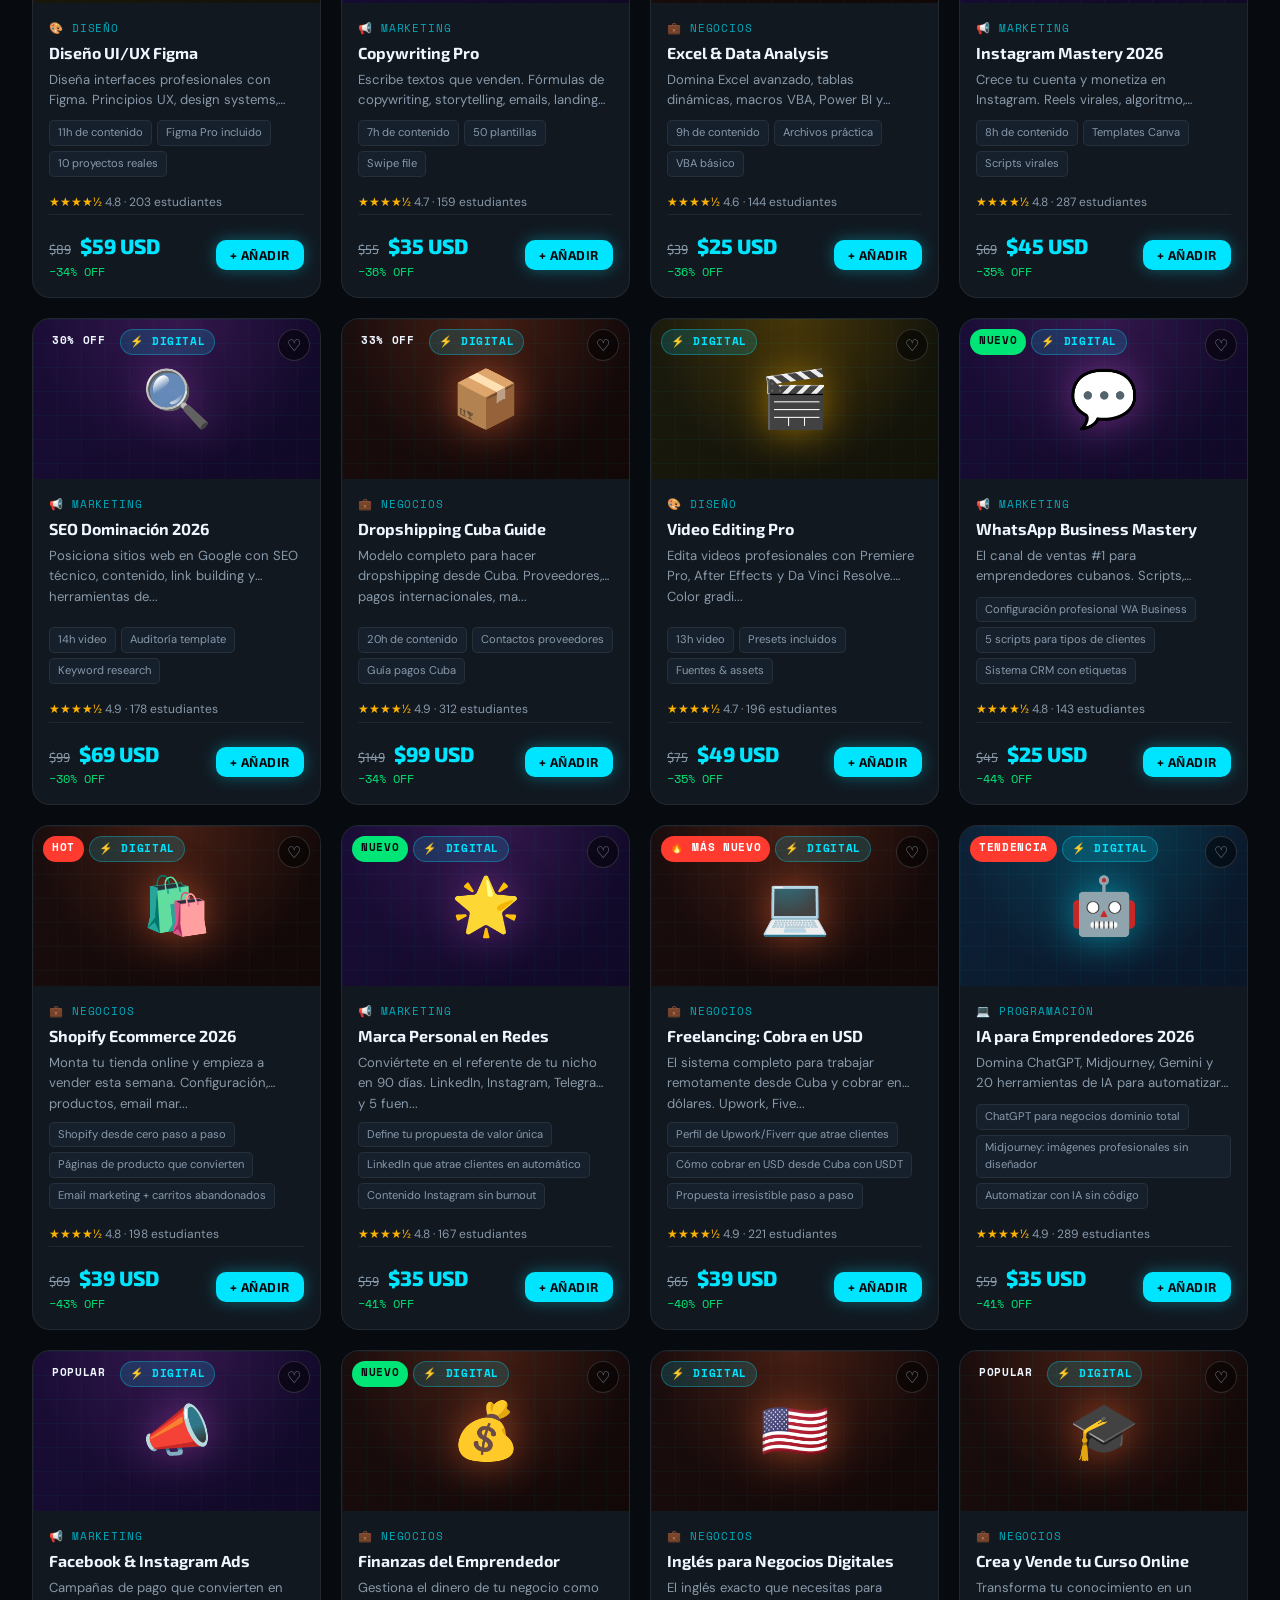
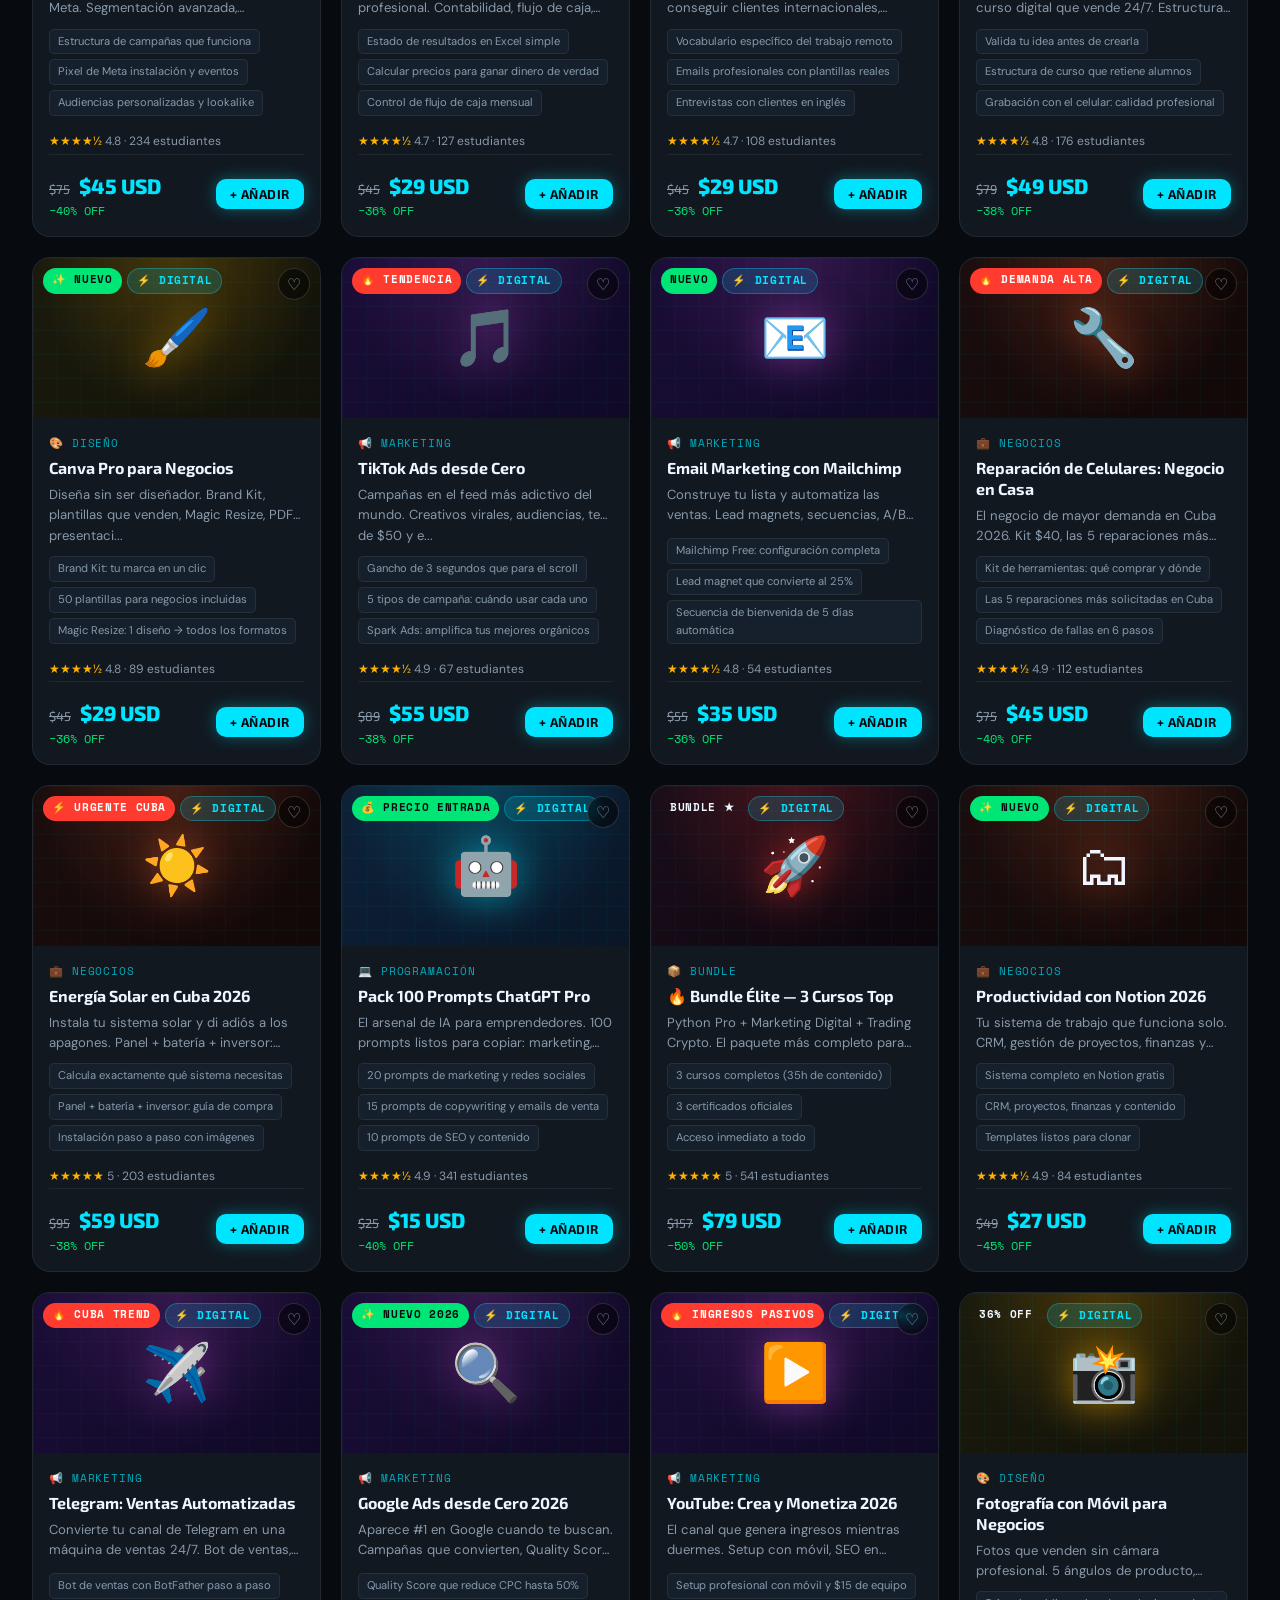
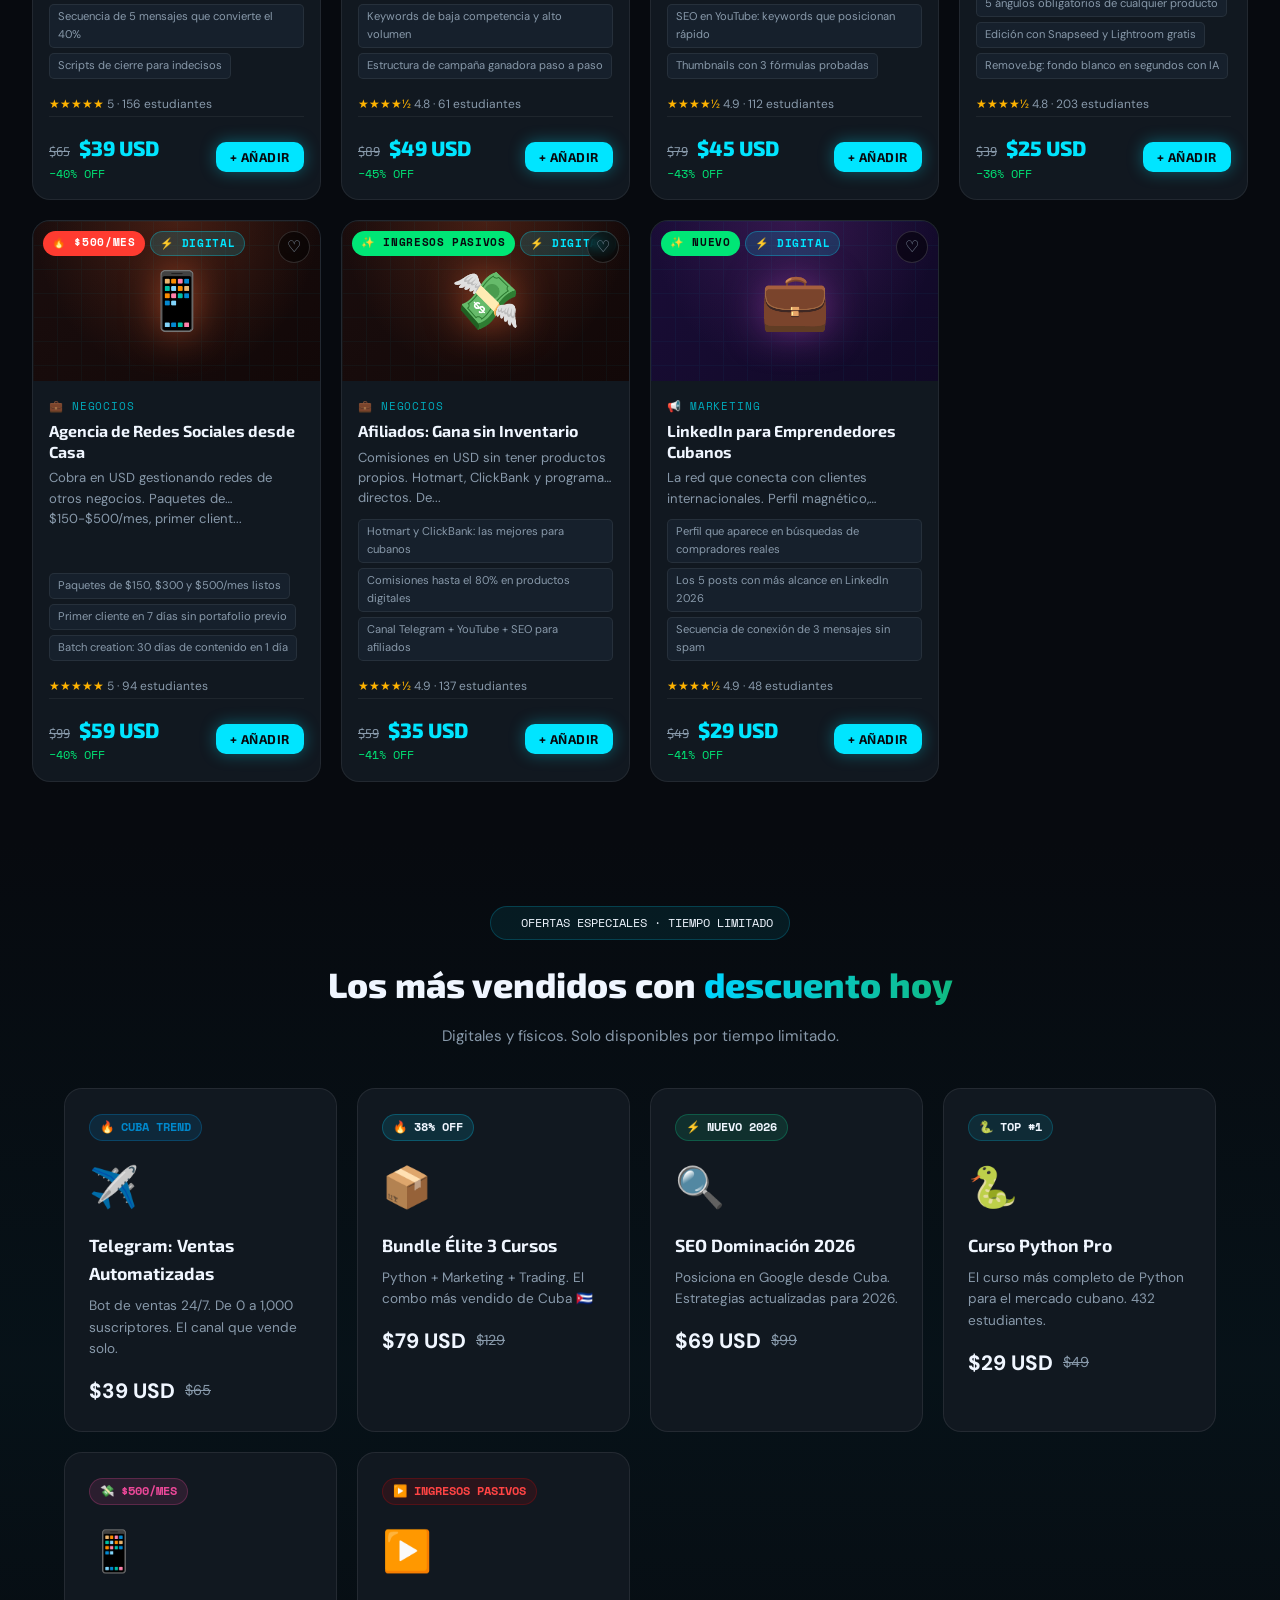
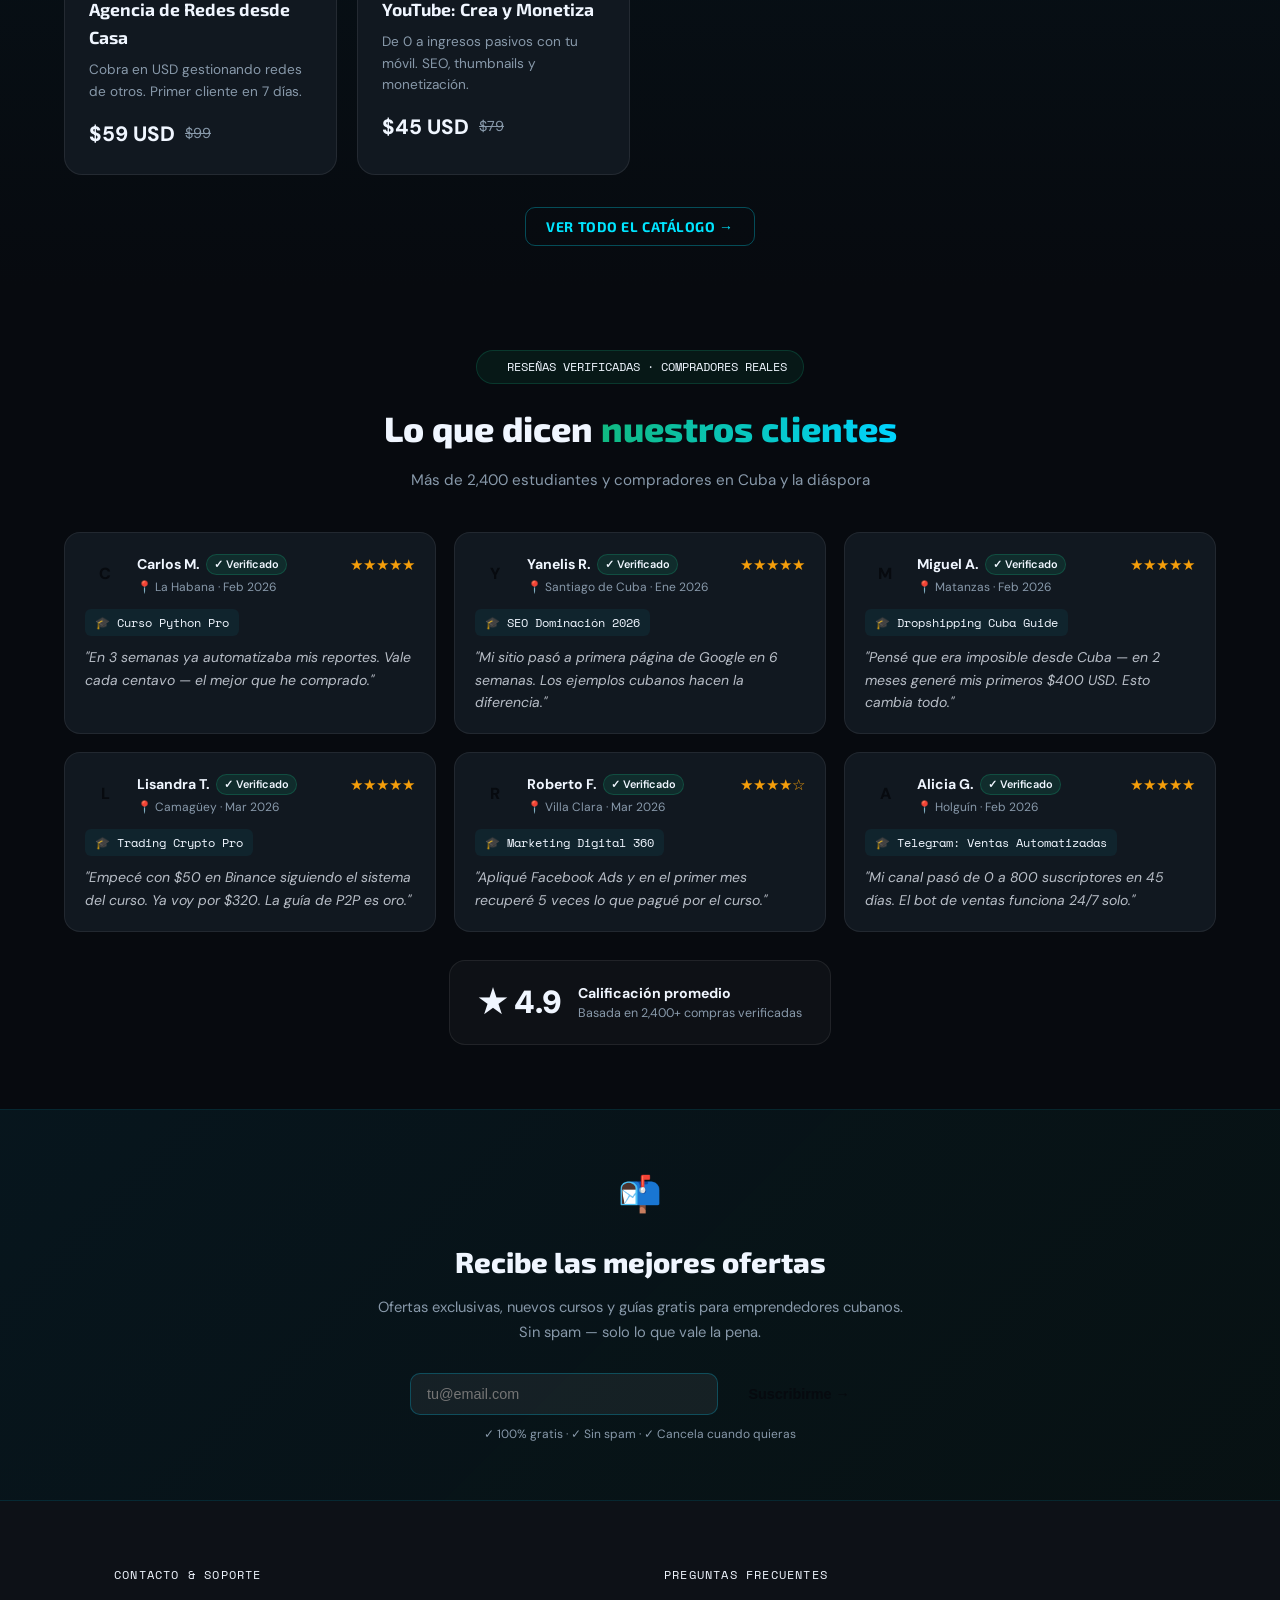
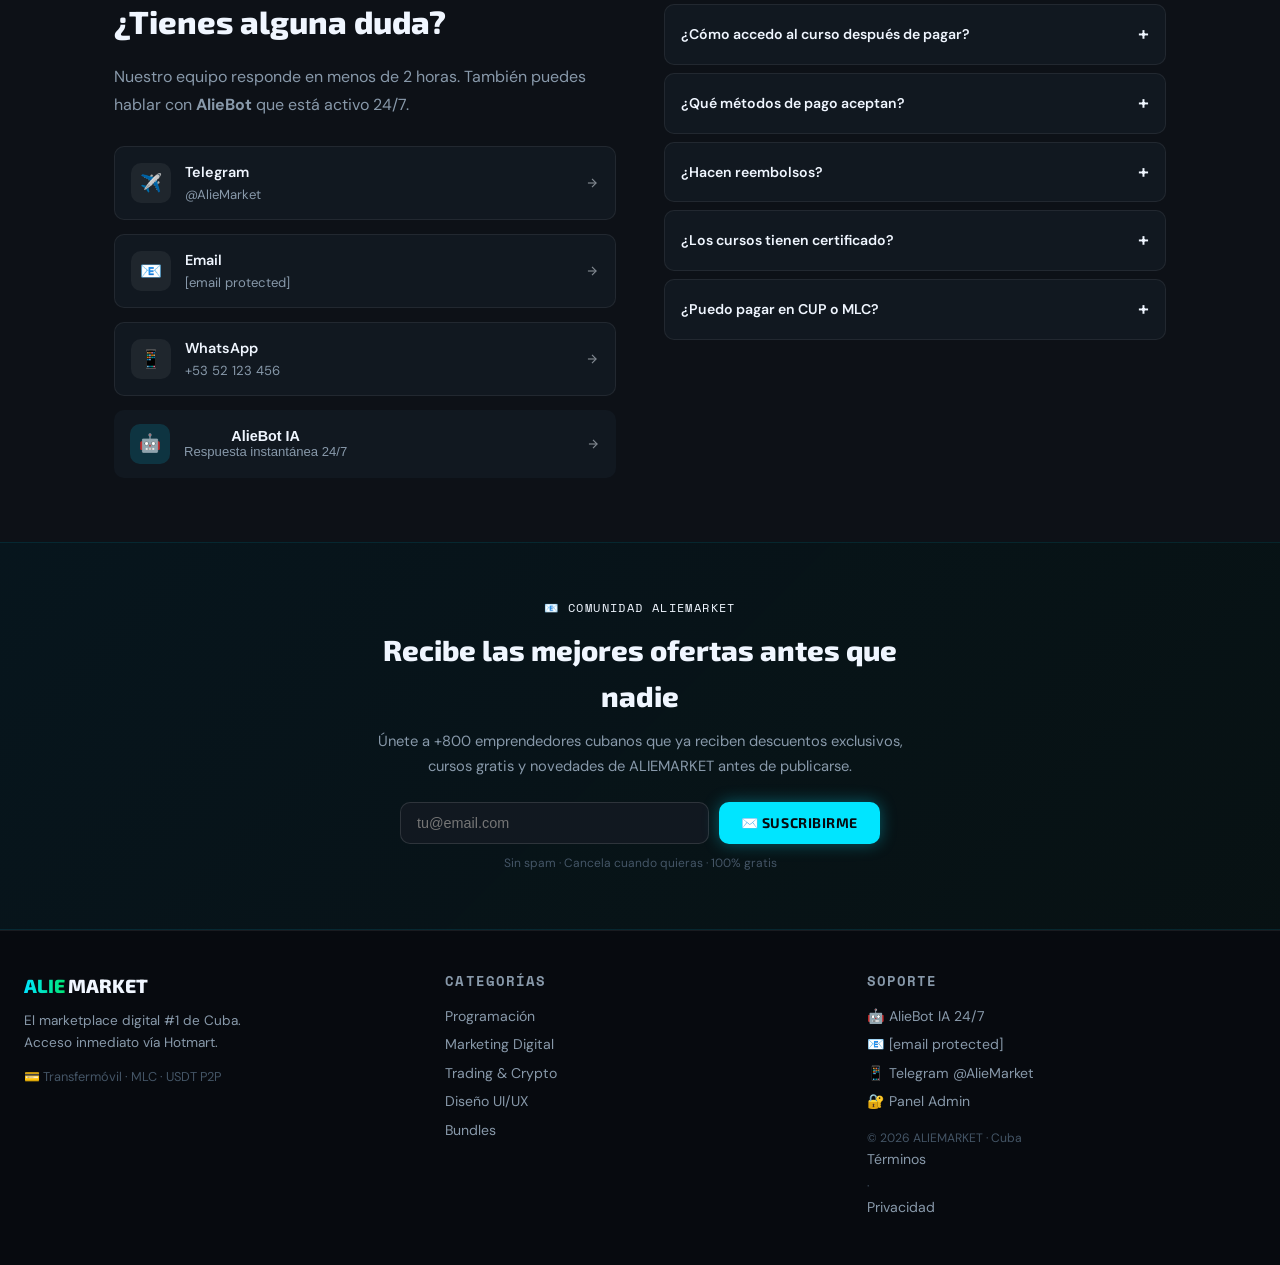
==== commit 8eabc2d5: "Add files via upload" ====
--- a/index.html
+++ b/index.html
@@ -45,7 +45,7 @@
     fbq('track', 'PageView');
   </script> -->
 </head>
-<body class="has-sidebar">
+<body class="">
 <!-- ═══════════════════════════════════════════════════════
      ALIE SIDEBAR — Barra de navegación izquierda
 ═══════════════════════════════════════════════════════ -->
@@ -1120,9 +1120,10 @@
 // ── Buscador colapsable (móvil) ──────────────────────────
 function toggleNavSearch() {
   const wrap = document.getElementById('nav-search-wrap');
+  if (!wrap) { document.getElementById('search-input')?.focus(); return; }
   wrap.classList.toggle('open');
   if (wrap.classList.contains('open')) {
-    document.getElementById('search-input').focus();
+    document.getElementById('search-input')?.focus();
   }
 }
 
--- a/styles.css
+++ b/styles.css
@@ -1667,15 +1667,13 @@
 
 /* ── BODY offset ─────────────────────────────────────────── */
 body.has-sidebar {
-  padding-left: var(--sb-w);
-  transition: padding-left var(--sb-trans);
-}
-body.has-sidebar.sidebar-open {
-  padding-left: var(--sb-w-exp);
-}
+  padding-left: 0;
+}
+
 
 /* ── SIDEBAR BASE ─────────────────────────────────────────── */
 .alie-sidebar {
+  display: none !important;
   position: fixed; left: 0; top: 0; bottom: 0; z-index: 950;
   width: var(--sb-w);
   background: var(--black-mid);
